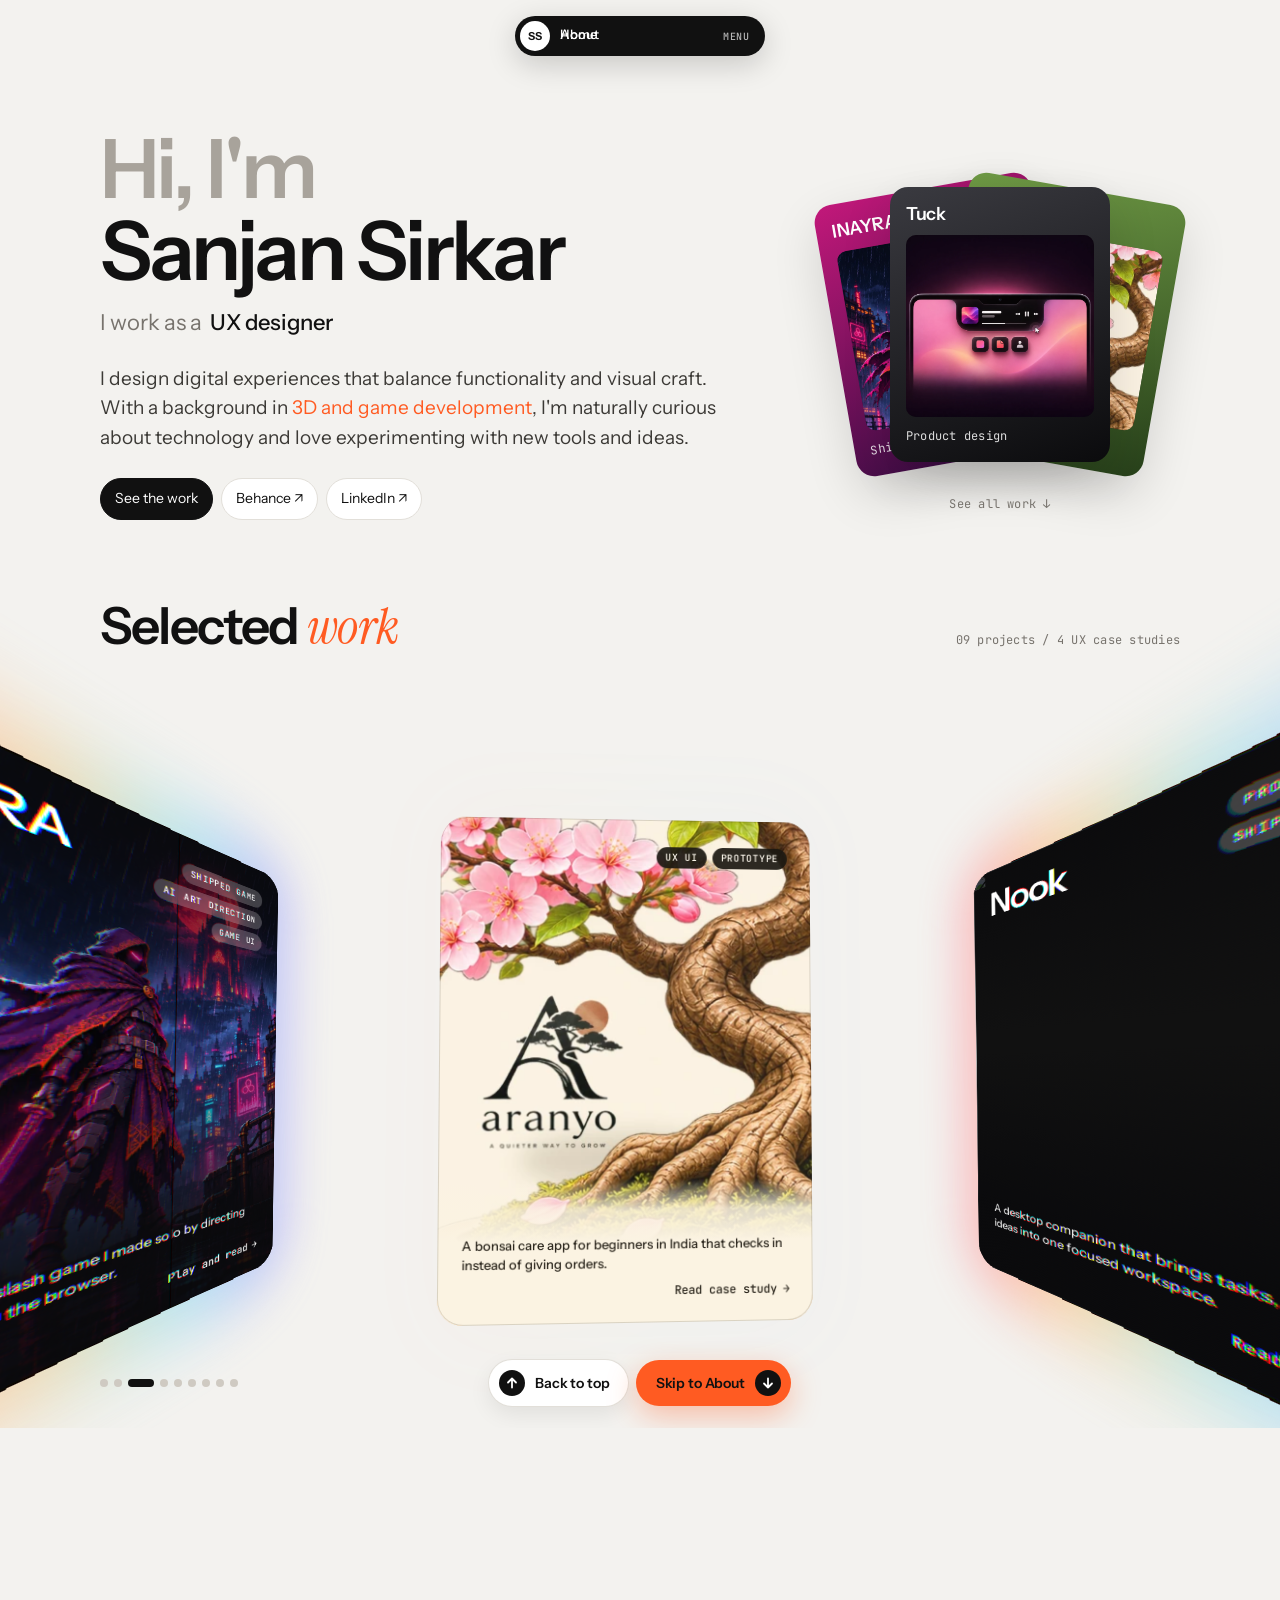
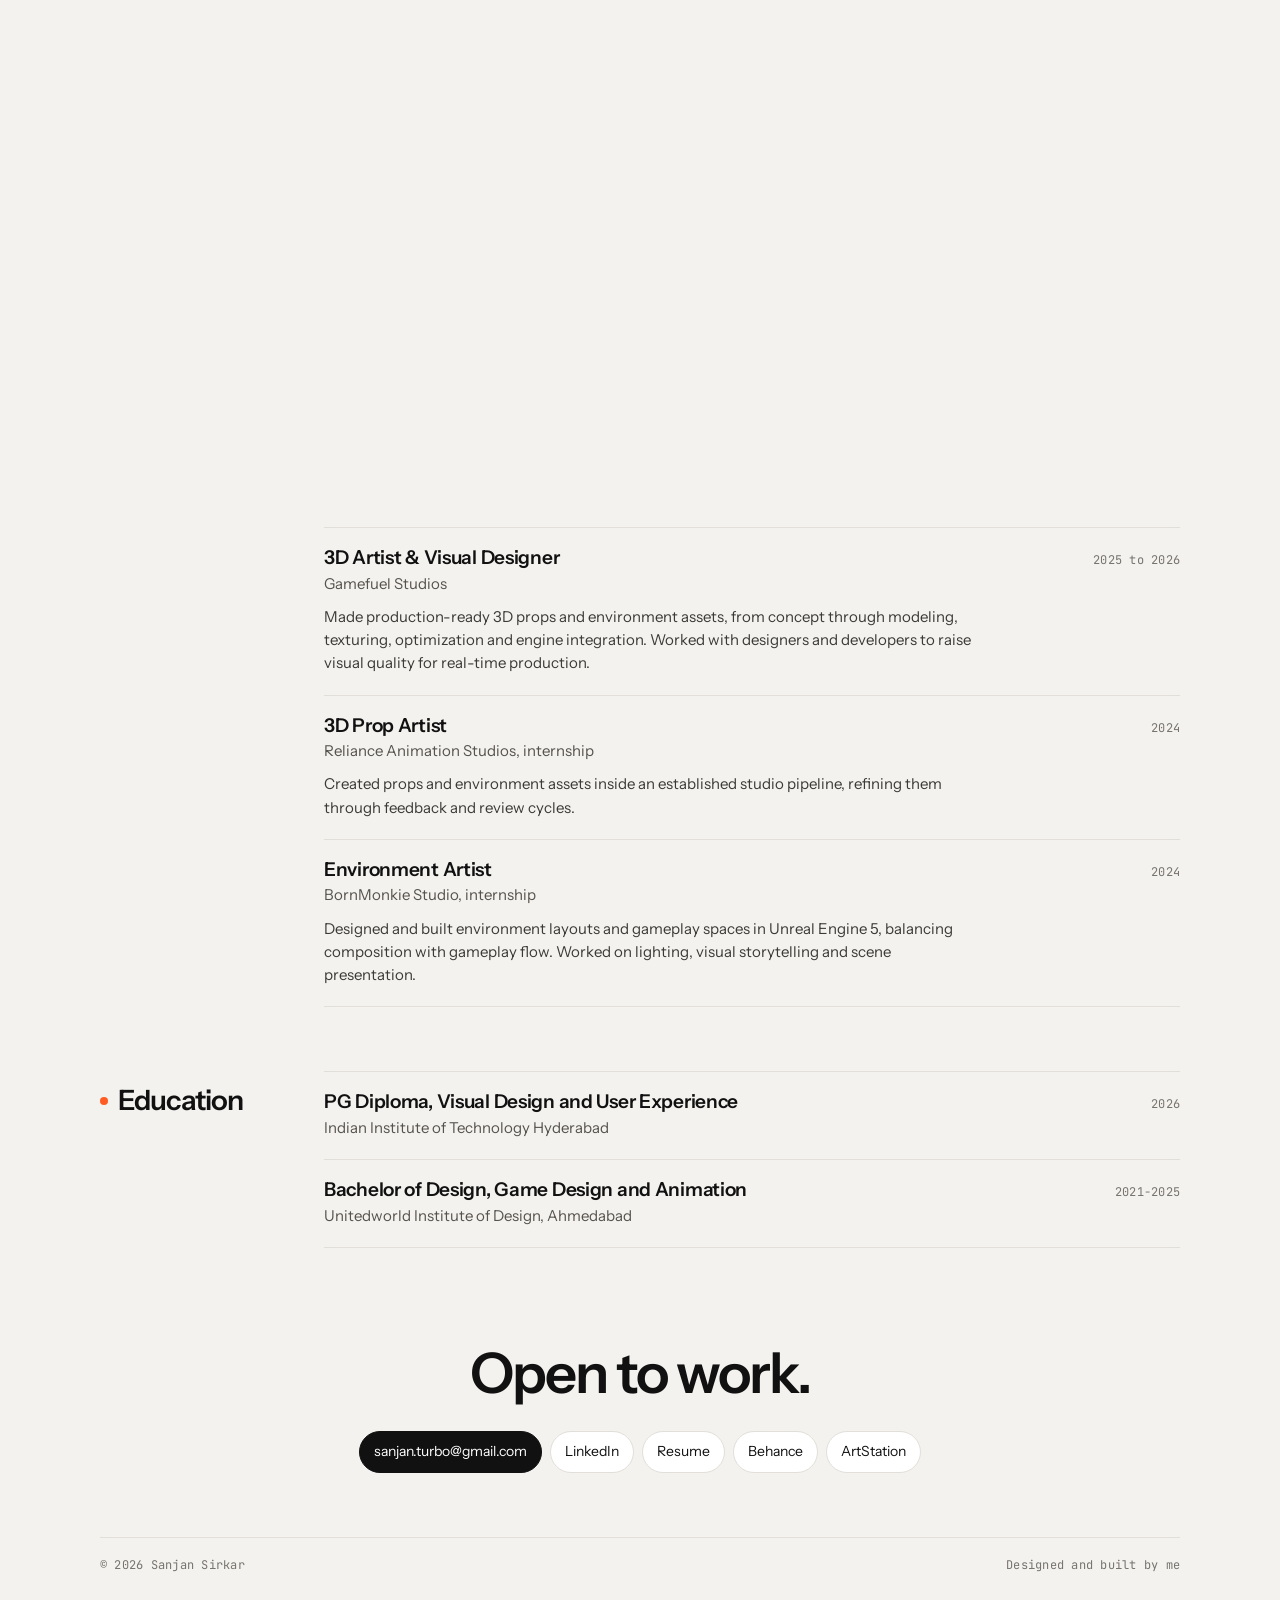
==== index.html @ 3d43eddf "Tag INAYRA as a shipped game" ====
<!doctype html>
<html lang="en">
<head>
<meta charset="utf-8">
<meta name="viewport" content="width=device-width, initial-scale=1, viewport-fit=cover">
<title>Sanjan Sirkar</title>
<meta name="description" content="Sanjan Sirkar, UX and product designer with a background in 3D art and game levels.">
<!-- link previews (LinkedIn, WhatsApp, email, X): title, line and image shown when the link is pasted -->
<meta property="og:type" content="website">
<meta property="og:url" content="https://sansirk-design.github.io/">
<meta property="og:site_name" content="Sanjan Sirkar">
<meta property="og:title" content="Sanjan Sirkar, UX and product designer">
<meta property="og:description" content="I design digital experiences that balance functionality and visual craft, with a background in 3D and game development.">
<meta property="og:image" content="https://sansirk-design.github.io/assets/share/og.jpg">
<meta property="og:image:width" content="1200">
<meta property="og:image:height" content="630">
<meta property="og:image:alt" content="Sanjan Sirkar, UX and product designer, visual designer and 3D artist, with cards for the Cue, Nook and Generative AI Adverts projects">
<meta name="twitter:card" content="summary_large_image">
<meta name="twitter:title" content="Sanjan Sirkar, UX and product designer">
<meta name="twitter:description" content="I design digital experiences that balance functionality and visual craft, with a background in 3D and game development.">
<meta name="twitter:image" content="https://sansirk-design.github.io/assets/share/og.jpg">
<link rel="canonical" href="https://sansirk-design.github.io/">
<script>
  document.documentElement.classList.add('js');
  if (matchMedia('(prefers-reduced-motion: reduce)').matches) document.documentElement.classList.add('rm');
  history.scrollRestoration = 'manual';
</script>
<link rel="preconnect" href="https://fonts.googleapis.com">
<link rel="preconnect" href="https://fonts.gstatic.com" crossorigin>
<link href="https://fonts.googleapis.com/css2?family=Instrument+Sans:wght@400;500;600;700&family=Instrument+Serif:ital@1&family=JetBrains+Mono:wght@400;500&family=DM+Sans:wght@400;600;700&family=Lora:ital,wght@0,400;0,600;1,400&family=Nunito+Sans:wght@400;600;700&family=Rajdhani:wght@500;600;700&display=swap" rel="stylesheet">
<style>
:root{
  --bg:#f3f2ef;
  --card:#ffffff;
  --ink:#111111;
  --dim:#77736d;
  --line:#e2dfd9;
  --accent:#ff5b22;
  --spring:cubic-bezier(.34,1.56,.64,1);
  --out:cubic-bezier(.22,1,.36,1);
  --inout:cubic-bezier(.76,0,.24,1);
  --col:min(1080px, calc(100vw - 40px));
}
*{box-sizing:border-box}
html,body{margin:0;background:var(--bg);color:var(--ink)}
html.lenis,html.lenis body{height:auto}
.lenis.lenis-smooth{scroll-behavior:auto!important}
body{font:400 17px/1.55 "Instrument Sans",system-ui,sans-serif;-webkit-font-smoothing:antialiased;overflow-x:clip}
a{color:inherit}
.mono{font-family:"JetBrains Mono",ui-monospace,monospace;font-size:12px;letter-spacing:.02em}
.serif{font-family:"Instrument Serif",serif;font-style:italic;font-weight:400}
.sr-only{position:absolute;width:1px;height:1px;overflow:hidden;clip:rect(0 0 0 0);white-space:nowrap}
:focus-visible{outline:2px solid var(--accent);outline-offset:3px;border-radius:6px}
.col{width:var(--col);margin:0 auto}

/* ---------- blueprint opening ---------- */
.bp{position:fixed;inset:0;z-index:50;pointer-events:none;background:var(--bg);transition:opacity .5s var(--out) .1s}
.bp.done{opacity:0}
.bp .box{position:absolute;border:1px solid #cfcac2;border-radius:10px;background:#ebe8e3;transition:all .7s var(--out)}
.bp .ml{position:absolute;font:500 10px "JetBrains Mono",monospace;color:#a9a39a}
.rm .bp{display:none}

/* ---------- nav pill ---------- */
.pill{position:fixed;top:16px;left:50%;transform:translateX(-50%);z-index:40;
  background:var(--ink);color:#fff;border-radius:999px;padding:5px;width:250px;
  box-shadow:0 8px 30px rgba(0,0,0,.18);overflow:hidden;
  transition:width .45s var(--spring),border-radius .45s var(--out),transform .5s var(--out),opacity .4s}
.js .pill.pre{transform:translate(-50%,-90px);opacity:0}
.pill .bar{display:flex;align-items:center;gap:10px;width:100%;border:0;background:none;color:inherit;font:inherit;cursor:pointer;padding:0;position:relative}
.pill .fill{position:absolute;left:-5px;top:-5px;bottom:-5px;width:calc((100% + 10px) * var(--p,0));background:rgba(255,255,255,.12);border-radius:999px;transition:width .15s linear}
.pill .mark{position:relative;flex:none;width:30px;height:30px;border-radius:50%;background:#fff;color:var(--ink);display:grid;place-items:center;font:700 11px "Instrument Sans";letter-spacing:-.02em}
.pill .label{position:relative;flex:1;min-width:0;font:500 13px "Instrument Sans";text-align:left;overflow:hidden;height:20px;display:grid}
.pill .label span{grid-area:1/1;white-space:nowrap;overflow:hidden;text-overflow:ellipsis;transition:transform .35s var(--out),opacity .35s}
.pill .label span.out{transform:translateY(-100%);opacity:0}
.pill .label span.in{transform:translateY(100%);opacity:0}
.pill .menuword{position:relative;font:500 10px "JetBrains Mono";letter-spacing:.08em;opacity:.7;padding-right:10px}
.pill nav{display:grid;gap:2px;padding:0 4px;max-height:0;opacity:0;transition:max-height .45s var(--out),opacity .3s,padding .45s}
.pill nav a{display:block;text-decoration:none;padding:9px 12px;border-radius:12px;font-size:14px;opacity:.75;transition:background .2s,opacity .2s}
.pill nav a:hover,.pill nav a.cur{background:rgba(255,255,255,.1);opacity:1}
.pill.open{width:250px;border-radius:22px}
.pill.open nav{max-height:240px;opacity:1;padding:8px 4px 4px}

/* ---------- reveal (blur-in) ---------- */
.js .rv{opacity:0;filter:blur(10px);transform:translateY(12px);transition:opacity .9s var(--out),filter .9s var(--out),transform .9s var(--out);transition-delay:var(--d,0s)}
.js .rv.on{opacity:1;filter:none;transform:none}
.rm .rv{opacity:1!important;filter:none!important;transform:none!important}

/* ---------- hero ---------- */
.hero{display:grid;grid-template-columns:minmax(0,1fr) 360px;gap:48px;align-items:center;padding:128px 0 8px}
.hero-text{display:flex;flex-direction:column}
.hello{font:600 clamp(42px,6.4vw,88px)/1 "Instrument Sans";letter-spacing:-.04em;margin:0}
.hello .hi{color:#a8a39b;display:block}
.roles{margin:14px 0 0;font-size:clamp(18px,2.2vw,22px);color:var(--dim);display:flex;gap:.35em;align-items:baseline}
.roles .swap{display:inline-grid;color:var(--ink);font-weight:500;min-width:9em}
.roles .swap span{grid-area:1/1;white-space:nowrap;transition:opacity .32s var(--out),filter .32s var(--out),transform .32s var(--out)}
.roles .swap span.hide{opacity:0;filter:blur(6px);transform:translateY(8px)}
.lede{margin:24px 0 0;font-size:clamp(17px,1.7vw,19px);color:#3c3a36;max-width:34em}
.lede a{color:var(--accent);text-decoration:none;background:linear-gradient(currentColor,currentColor) 0 100%/0 1px no-repeat;transition:background-size .35s var(--out)}
.lede a:hover{background-size:100% 1px}
.links{display:flex;flex-wrap:wrap;gap:8px;margin-top:26px}
.chip{display:inline-flex;align-items:center;gap:6px;text-decoration:none;font-size:14px;padding:9px 14px;border-radius:999px;border:1px solid var(--line);background:var(--card);transition:transform .35s var(--spring),border-color .2s}
.chip:hover{transform:translateY(-2px);border-color:#c9c4bb}
.chip.dark{background:var(--ink);color:#fff;border-color:var(--ink)}

/* hero teaser: a fanned stack of the project cards */
.stack{position:relative;height:380px;display:block;text-decoration:none}
.stack .mini{position:absolute;left:50%;top:50%;width:220px;aspect-ratio:4/5;margin:-137px 0 0 -110px;border-radius:18px;background:var(--bgc);
  color:#fff;padding:16px;display:flex;flex-direction:column;box-shadow:0 20px 50px rgba(0,0,0,.14);
  transform:translateX(var(--x)) rotate(var(--r));transition:transform .6s var(--spring)}
.stack .mini b{font:600 18px "Instrument Sans";letter-spacing:-.02em}
.stack .mini .cov{flex:1;margin:10px 0;border-radius:10px}
.stack:hover .mini{transform:translateX(calc(var(--x) * 2.3)) rotate(calc(var(--r) * 1.6)) translateY(var(--lift))}
.stack .tag{position:absolute;left:50%;bottom:0;transform:translateX(-50%);color:var(--dim);white-space:nowrap;transition:color .2s}
.stack:hover .tag{color:var(--ink)}

/* ---------- work: bending carousel ---------- */
.work{position:relative;height:calc(var(--n,4) * 42vh + 100vh)}
.stage{position:sticky;top:0;height:100svh;overflow:hidden;display:flex;flex-direction:column}
.stage-head,.stage-foot{position:relative;z-index:2;pointer-events:none;width:var(--col);margin:0 auto}
.stage-head{padding-top:72px;display:flex;justify-content:space-between;align-items:baseline;gap:16px}
.stage-head h2{margin:0;font:600 clamp(34px,4vw,54px)/1 "Instrument Sans";letter-spacing:-.035em}
.stage-head h2 .serif{color:var(--accent);letter-spacing:-.01em}
.stage-head .mono{color:var(--dim)}
.stage-foot{margin-top:auto;padding-bottom:22px;display:grid;grid-template-columns:1fr auto 1fr;align-items:center;gap:12px}
.stage-foot .dots{pointer-events:auto;justify-self:start}
.ring{position:absolute;inset:0;perspective:600px;perspective-origin:50% 57%;will-change:transform,opacity}
.cards{position:absolute;left:50%;top:57%;width:0;height:0;transform-style:preserve-3d}
.card{--w:min(380px, 76vw, calc((100svh - 300px) * 0.66));position:absolute;display:block;width:var(--w);aspect-ratio:20/27;
  left:calc(var(--w) / -2);top:calc(var(--w) * -0.675);padding:0;border:0;background:none;color:#fff;font:inherit;text-align:left;
  text-decoration:none;cursor:pointer;will-change:transform}
.card::after{content:"";position:absolute;inset:-6% -4%;z-index:-1;border-radius:48px;
  background:linear-gradient(90deg,#ff7a9c,#ffc46b,#7fe3f5,#a18cff);filter:blur(40px);opacity:var(--g,0)}
.face{position:relative;display:flex;flex-direction:column;height:100%;border-radius:26px;padding:24px;background:var(--bgc);overflow:hidden}
.face::before{content:"";position:absolute;inset:0;background:linear-gradient(160deg,rgba(255,255,255,.2),transparent 45%,rgba(0,0,0,.16));pointer-events:none}
.face .hd{position:relative;display:flex;justify-content:space-between;align-items:flex-start;gap:12px}
.face .ttl{display:block;font:600 clamp(26px,2.3vw,33px)/1.02 "Instrument Sans";letter-spacing:-.035em}
.face .caps{display:flex;flex-wrap:wrap;justify-content:flex-end;gap:6px;max-width:58%;padding-top:4px}
.face .cap{font:500 10px/1 "JetBrains Mono";letter-spacing:.07em;padding:6px 9px;border-radius:999px;background:rgba(255,255,255,.2);white-space:nowrap}
.face .desc{position:relative;display:block;margin-top:16px;font-size:15px;line-height:1.45;opacity:.88;max-width:26em}
.cov{display:block;min-height:0;overflow:hidden;background:rgba(0,0,0,.25)}
.cov img{display:block;width:100%;height:100%;object-fit:cover;object-position:50% 25%;user-select:none}
.face .cov{flex:1;margin:20px 0 16px;border-radius:14px;box-shadow:0 14px 30px rgba(0,0,0,.25)}
.face .cov img{transition:transform .9s var(--out)}
.card.center:hover .cov img{transform:scale(1.05)}
.face .meta{display:flex;justify-content:flex-end;font:500 12px "JetBrains Mono";opacity:.9}
/* Poster card: the artwork fills the card (Aranyo). The logo is in the art, so the title is for screen readers only. */
.face.art{background:#FBF3E2;color:#2B261D}
.face.art::before{display:none}
.face.art .cov{position:absolute;inset:0;z-index:0;margin:0;border-radius:0;box-shadow:none;background:none}
.face.art .cov img{object-position:50% 68%}
.face.art::after{content:"";position:absolute;left:0;right:0;bottom:0;height:28%;z-index:1;pointer-events:none;
  background:linear-gradient(to top,#FBF3E2 57%,rgba(251,243,226,.85) 79%,rgba(251,243,226,0))}
.face.art:not(.dark)::before{display:block;z-index:3;background:none;border:1px solid rgba(43,38,29,.16);border-radius:inherit}
.face.art .hd,.face.art .desc,.face.art .meta{z-index:2}
.face.art .hd{justify-content:flex-end}
.face.art .ttl{position:absolute;width:1px;height:1px;overflow:hidden;clip:rect(0 0 0 0);white-space:nowrap}
.face.art .cap{background:rgba(28,24,18,.92);color:#FFFAEF}
.face.art .desc{margin-top:auto;font-size:clamp(13px,1vw,14px);opacity:1;color:#2B261D;font-weight:500}
.face.art .meta{position:relative;margin-top:10px;opacity:1}
/* Dark poster cards: the cover fills the card, with fades behind the text at the top and bottom. */
.face.art.dark{background:#111;color:#fff}
.face.art.dark .cov img{object-position:50% 50%}
.face.art.dark::after{height:55%;background:linear-gradient(to top,rgba(10,10,12,.92) 30%,rgba(10,10,12,0))}
.face.art.dark .cov::after{content:"";position:absolute;inset:0 0 auto 0;height:42%;background:linear-gradient(to bottom,rgba(10,10,12,.8),rgba(10,10,12,0))}
.face.art.dark .hd{justify-content:space-between}
.face.art.dark .ttl{position:static;width:auto;height:auto;overflow:visible;clip:auto;white-space:normal;font-size:clamp(34px,3.2vw,46px);line-height:.98;letter-spacing:-.04em}
.face.art.dark .cap{background:rgba(255,255,255,.22);color:#fff;backdrop-filter:blur(6px)}
.face.art.dark .desc{color:rgba(255,255,255,.9)}
.face .meta i{font-style:normal;display:inline-block;margin-left:6px;transition:transform .4s var(--spring)}
.card.center:hover .meta i{transform:translateX(4px)}
.dots{display:flex;gap:6px}
.dots button{width:8px;height:8px;border-radius:99px;border:0;padding:0;background:#cfcac2;cursor:pointer;transition:width .4s var(--spring),background .3s}
.dots button.on{width:26px;background:var(--ink)}
/* the way out of the pinned carousel, both directions. "Skip to About" is the main action: accent fill
   with dark text (about 6:1 contrast). "Back to top" is quieter: white with a border.
   The pair sits on the centre line under the card, rises in once when the carousel arrives,
   and the down arrow nudges twice. */
.stage-foot .skips{pointer-events:auto;justify-self:center;display:inline-flex;align-items:center;gap:8px;
  opacity:0;transform:translateY(16px) scale(.96);transition:opacity .45s var(--out),transform .6s var(--spring)}
.stage.live .skips{opacity:1;transform:none}
.stage-foot .skip{display:inline-flex;align-items:center;gap:10px;min-height:44px;
  padding:10px 10px 10px 20px;border:0;border-radius:999px;background:var(--accent);color:#111;text-decoration:none;
  font:600 14px/1 "Instrument Sans";letter-spacing:-.01em;box-shadow:0 10px 30px rgba(255,91,34,.35);
  transition:transform .45s var(--spring),box-shadow .3s}
.stage-foot .skip.up{flex-direction:row-reverse;padding:10px 18px 10px 10px;background:#fff;box-shadow:0 0 0 1px var(--line),0 8px 22px rgba(0,0,0,.08)}
.stage-foot .skip .ar{display:grid;place-items:center;width:26px;height:26px;border-radius:50%;background:#111;color:#fff}
.stage-foot .skip .ar svg{display:block}
.stage.live .skip.down .ar{animation:nudge .7s ease-in-out .6s 2}
@keyframes nudge{50%{transform:translateY(4px)}}
.stage-foot .skip:hover{transform:translateY(-2px)}
.stage-foot .skip.down:hover{box-shadow:0 14px 34px rgba(255,91,34,.45)}
.stage-foot .skip.up:hover{box-shadow:0 0 0 1px #c9c4bb,0 12px 26px rgba(0,0,0,.1)}
.stage-foot .skip:focus-visible{outline:2px solid #111;outline-offset:3px;border-radius:999px}

/* reduced motion: plain grid */
.rm .work{height:auto}
.rm .stage{position:static;height:auto;overflow:visible;display:block}
.rm .ring{position:static;perspective:none;padding:30px 0 60px}
.rm .cards{position:static;width:var(--col);height:auto;margin:0 auto;display:grid;grid-template-columns:repeat(auto-fill,minmax(260px,1fr));gap:16px}
.rm .card{position:relative;left:auto;top:auto;width:auto;transform:none!important}
.rm .card::after{display:none}
.rm .stage-foot{display:none}

/* ---------- about ---------- */
.sec{padding:clamp(96px,7.5vw,108px) 0 8px}
.bio{display:grid;gap:16px;padding-top:12px;max-width:40em}
.bio p{margin:0;font-size:clamp(18px,2vw,21px);line-height:1.5;color:#2b2926}

/* tool logos: a strip that moves right to left */
.logos{position:relative;overflow:hidden;padding:40px 0 8px;
  -webkit-mask-image:linear-gradient(90deg,transparent,#000 8%,#000 92%,transparent);mask-image:linear-gradient(90deg,transparent,#000 8%,#000 92%,transparent)}
.logo-track{display:flex;width:max-content;animation:logos var(--dur,48s) linear infinite}
.logo-track.held{animation-play-state:paused}
@media (hover:hover){.logo-track:has(.logo:hover){animation-play-state:paused}}
@keyframes logos{to{transform:translateX(-50%)}}
.logo-set{display:flex;gap:14px;padding-right:14px}
.logo{position:relative;flex:none;width:76px;height:76px;border-radius:20px;background:var(--card);border:1px solid var(--line);
  display:grid;place-items:center;transition:transform .45s var(--spring),box-shadow .3s}
.logo svg{width:34px;height:34px;display:block}
.logo img{display:block;user-select:none}
.logo.dark{background:#141414;border-color:#141414}
.logo .cover{width:100%;height:100%;object-fit:cover;border-radius:19px}
.logo:hover{transform:translateY(-4px) rotate(-3deg);box-shadow:0 10px 24px rgba(0,0,0,.08)}
.logo .tip{position:absolute;left:50%;bottom:calc(100% + 8px);transform:translate(-50%,4px);white-space:nowrap;font:500 11px "JetBrains Mono";
  background:var(--ink);color:#fff;padding:5px 8px;border-radius:8px;opacity:0;pointer-events:none;transition:opacity .2s,transform .3s var(--out)}
.logo:hover .tip,.logo.on .tip{opacity:1;transform:translate(-50%,0)}
.logo.on{transform:translateY(-4px) rotate(-3deg);box-shadow:0 10px 24px rgba(0,0,0,.08)}
.logos{padding-top:44px}
.rm .logo-track{animation:none;flex-wrap:wrap;width:auto;justify-content:center}
.rm .logo-set[aria-hidden]{display:none}
.rm .logos{-webkit-mask-image:none;mask-image:none}

/* experience and education */
.cv{padding:48px 0 8px}
.cv-block{display:grid;grid-template-columns:200px minmax(0,1fr);gap:24px;align-items:start}
.cv-block + .cv-block{margin-top:64px}
.cv-h{margin:0;font:600 clamp(22px,2.2vw,28px)/1.1 "Instrument Sans";letter-spacing:-.03em;padding-top:14px;display:flex;align-items:center;gap:10px}
.cv-h::before{content:"";width:8px;height:8px;border-radius:50%;background:var(--accent);flex:none}
.cv-h small{display:block;font:500 11px "JetBrains Mono";color:var(--dim);margin-top:4px;letter-spacing:.04em}
.cv-list{list-style:none;margin:0;padding:0;border-top:1px solid var(--line)}
.cv-list li{padding:18px 0 20px;border-bottom:1px solid var(--line)}
.cv-top{display:flex;justify-content:space-between;align-items:baseline;gap:16px}
.cv-top b{font:600 clamp(17px,1.6vw,19px) "Instrument Sans";letter-spacing:-.015em}
.cv-top .mono{color:var(--dim);white-space:nowrap}
.cv-org{color:#56524c;margin-top:2px;font-size:15px}
.cv-list p{margin:10px 0 0;color:#3c3a36;font-size:15px;line-height:1.55;max-width:44em}

/* ---------- contact ---------- */
.contact{padding:88px 0 28px;text-align:center}
.contact h2{margin:0 auto;font:600 clamp(32px,5.4vw,56px)/1.05 "Instrument Sans";letter-spacing:-.035em;max-width:13em}
.contact .links{justify-content:center;margin-top:28px}
.foot{display:flex;justify-content:space-between;color:var(--dim);margin-top:64px;padding-top:18px;border-top:1px solid var(--line)}

.top{position:fixed;right:18px;bottom:18px;z-index:30;width:42px;height:42px;border-radius:50%;border:1px solid var(--line);background:var(--card);cursor:pointer;
  display:grid;place-items:center;opacity:0;transform:translateY(12px) scale(.9);transition:opacity .3s,transform .4s var(--spring)}
.top.show{opacity:1;transform:none}

/* ---------- card grows into the case study ---------- */
.ghost{position:fixed;z-index:59;margin:0;pointer-events:none;transform-origin:50% 50%;will-change:transform;
  transition:transform .8s var(--inout),border-radius .8s var(--inout)}
.ghost > *{transition:opacity .32s ease}
.ghost.big > *{opacity:0}
.ghost.back > *{transition:opacity .35s ease .4s}
.case{position:fixed;inset:0;z-index:60;background:var(--bg);overflow-y:auto;overscroll-behavior:contain;opacity:0;transition:opacity .3s}
.case.show{opacity:1}
.case[hidden]{display:none}
.case .cover{background:var(--bgc);color:#fff;padding:96px 0 56px}
.case .cover .col{display:grid;grid-template-columns:minmax(0,1fr) minmax(0,380px);gap:48px;align-items:center}
.case .kick{opacity:.85;margin:0 0 14px}
.case .cover h1{margin:0;font:600 clamp(44px,7vw,84px)/1 "Instrument Sans";letter-spacing:-.04em}
.case .cover p.sum{font-size:19px;max-width:30em;opacity:.9;margin:18px 0 0}
.case .cover .cov{aspect-ratio:1145/1374;border-radius:18px;box-shadow:0 30px 60px rgba(0,0,0,.3)}
.case .facts{display:grid;grid-template-columns:repeat(auto-fit,minmax(150px,1fr));gap:18px;padding:32px 0;border-bottom:1px solid var(--line)}
.case .facts b{display:block;font:500 11px "JetBrains Mono";color:var(--dim);margin-bottom:4px;letter-spacing:.04em}
.case .gsec{padding:32px 0;border-bottom:1px solid var(--line)}
.case .gsec h2{margin:0 0 12px;font:600 22px "Instrument Sans";letter-spacing:-.02em}
.case .gsec h2 .n{font:500 12px "JetBrains Mono";color:var(--dim);margin-right:10px}
.case .gsec p,.case .gsec li{color:#2b2926}
.case .ph{border:1px dashed #c9c4bb;border-radius:14px;padding:60px 20px;text-align:center;color:var(--dim)}
.case .inner{opacity:0;transform:translateY(18px);transition:opacity .5s .1s,transform .7s var(--out) .1s}
.case.show .inner{opacity:1;transform:none}
.case .x{position:fixed;top:16px;right:16px;z-index:2;width:44px;height:44px;border-radius:50%;border:0;background:rgba(0,0,0,.75);color:#fff;font-size:20px;cursor:pointer}
.case .end{padding:48px 0 80px;justify-content:center}

/* ---------- case study page (Nook is the full template) ----------
   Hierarchy: cover title (h1) > numbered section heading (h2) > subheading (h3) > body.
   Text colours are all at least 4.5:1 on their background. */
.case{--acc:#f0a640;--acc-ink:#8f4f0a;--txt:#262420;--txt2:#45413b;--muted:#5f5b54;--edge:#d6d0c6}
.cs-cover{background:var(--bgc);color:#fff;padding:104px 0 72px}
.cs-cover .col{display:flex;flex-direction:column}
.cs-cover .kick{opacity:.92;margin:0 0 16px}
.cs-cover h1{margin:0;font:600 clamp(56px,8.4vw,116px)/.92 "Instrument Sans";letter-spacing:-.05em}
.cs-cover .sum{font-size:clamp(19px,1.9vw,23px);line-height:1.4;max-width:28em;margin:20px 0 0}
.cs-tags{display:flex;flex-wrap:wrap;gap:8px;margin-top:24px}
.cs-tags span{font:500 11px/1 "JetBrains Mono";letter-spacing:.06em;padding:8px 11px;border-radius:999px;background:rgba(0,0,0,.18);color:#fff}
.cs-hero{margin:52px 0 0;border-radius:24px;background:var(--hero-bg,#1c1b19);padding:clamp(14px,2.4vw,32px);box-shadow:0 30px 70px -20px rgba(0,0,0,.45)}
.cs-hero img{display:block;width:100%;height:auto;border-radius:12px}

.cs{display:grid;grid-template-columns:168px minmax(0,1fr);gap:72px;width:min(1180px,calc(100vw - 40px));margin:0 auto}
.cs-nav{position:sticky;top:92px;align-self:start;display:grid;gap:2px;padding-top:48px}
.cs-nav a{font:500 13px "Instrument Sans";color:var(--muted);text-decoration:none;padding:7px 0 7px 14px;border-left:2px solid var(--edge);transition:color .2s,border-color .25s}
.cs-nav a:hover{color:var(--txt)}
.cs-nav a.on{color:var(--txt);font-weight:600;border-color:var(--acc)}
.cs-main{min-width:0;color:var(--txt)}
.case .cs-sec{padding:96px 0;border-bottom:0}
.cs-head{border-top:2px solid var(--txt);padding-top:22px;margin-bottom:36px}
.cs-k{font:500 12px/1 "JetBrains Mono";letter-spacing:.1em;color:var(--acc-ink);text-transform:uppercase;margin:0 0 14px}
.cs-head .cs-k{font-size:16px;letter-spacing:.08em;margin-bottom:16px}
.cs-h{margin:0;font:600 clamp(34px,3.9vw,54px)/1.04 "Instrument Sans";letter-spacing:-.04em;color:var(--txt);max-width:17em}
.cs-lead{font-size:clamp(18px,1.7vw,21px);line-height:1.5;color:var(--txt2);max-width:34em;margin:16px 0 0}
.cs-h3{margin:0 0 10px;font:600 21px/1.3 "Instrument Sans";letter-spacing:-.02em;color:var(--txt)}
.cs-sub{margin-top:64px}
.cs-p{color:var(--txt2);max-width:38em;margin:0 0 14px;font-size:17px;line-height:1.65}
.cs-p strong{color:var(--txt)}
.cs-facts{display:grid;grid-template-columns:repeat(4,minmax(0,1fr));gap:18px;padding:32px 0;border-bottom:1px solid var(--edge)}
.cs-facts b{display:block;font:500 11px/1 "JetBrains Mono";color:var(--muted);letter-spacing:.08em;margin-bottom:10px}
.cs-facts span{font-weight:600;font-size:17px}
.cs-facts.ar-facts{grid-template-columns:repeat(3,minmax(0,1fr))}
.cs-grid3{display:grid;grid-template-columns:repeat(3,minmax(0,1fr));gap:16px}
.cs-grid2{display:grid;grid-template-columns:repeat(2,minmax(0,1fr));gap:16px}
.cs-card{background:#fff;border:1px solid var(--edge);border-radius:20px;padding:24px 24px 26px;box-shadow:0 12px 28px -18px rgba(40,30,10,.25)}
.cs-card h3{margin:0 0 8px;font:600 19px/1.3 "Instrument Sans";letter-spacing:-.015em;color:var(--txt)}
.cs-card p{margin:0;color:var(--txt2);font-size:16px;line-height:1.55}
.cs-card .cs-k{margin-bottom:14px}
.cs-quote{font:400 clamp(32px,3.8vw,52px)/1.1 "Instrument Serif",serif;font-style:italic;margin:0 0 28px;letter-spacing:-.01em;max-width:15em;color:var(--txt)}
.cs-quote::before{content:"";display:block;width:44px;height:3px;background:var(--acc);margin-bottom:22px;border-radius:2px}
.cs-two{display:grid;grid-template-columns:1fr 1fr;gap:56px}
.cs-scroll{overflow-x:auto;margin-top:28px;border:1px solid var(--edge);border-radius:18px;background:#fff;box-shadow:0 12px 28px -18px rgba(40,30,10,.25)}
.cs-table{width:100%;min-width:560px;border-collapse:collapse;font-size:16px}
.cs-table th,.cs-table td{text-align:left;padding:15px 20px;border-bottom:1px solid #e7e2da;vertical-align:top;color:var(--txt2)}
.cs-table tr:last-child td{border-bottom:0}
.cs-table th{font:500 11px/1 "JetBrains Mono";letter-spacing:.08em;color:var(--muted);text-transform:uppercase;padding-top:20px}
.cs-table td:first-child{color:var(--txt);font-weight:500}
.cs-table .me{background:#fff3e1;font-weight:600;color:var(--txt)}
.cs-table th.me{color:var(--acc-ink)}
.cs-ia{display:grid;justify-items:center;padding:32px 20px 30px;border:1px dashed #bfb8ad;border-radius:20px;margin-top:28px;background:rgba(255,255,255,.5)}
.cs-ia .root{background:var(--txt);color:#fff;padding:10px 20px;border-radius:999px;font-weight:600}
.cs-ia .stem{width:1px;height:22px;background:#a9a297}
.cs-ia .kids{display:grid;grid-template-columns:repeat(3,minmax(0,1fr));gap:14px;width:min(600px,100%);position:relative;padding-top:22px}
.cs-ia .kids::before{content:"";position:absolute;top:0;left:16.6%;right:16.6%;height:1px;background:#a9a297}
.cs-ia .kid{position:relative;text-align:center;background:#fff;border:1px solid var(--edge);border-radius:14px;padding:12px 10px}
.cs-ia .kid::before{content:"";position:absolute;top:-23px;left:50%;width:1px;height:22px;background:#a9a297}
.cs-ia .kid b{display:block;font-weight:600}
.cs-ia .kid span{font-size:13px;color:var(--muted)}
.cs-dec{display:grid;gap:16px}
.cs-dec .cs-card{padding:0;overflow:hidden}
.cs-dec h3{padding:22px 24px 0;margin:0 0 18px;font-size:20px}
.cs-ba{display:grid;grid-template-columns:1fr 1fr;border-top:1px solid #e7e2da}
.cs-ba > div{padding:18px 24px 22px}
.cs-ba > div + div{border-left:1px solid #e7e2da;background:var(--tint,#fdf6ea)}
.cs-ba p{margin:0;color:var(--txt2);font-size:16px;line-height:1.55}
.lbl{display:block;font:500 11px/1 "JetBrains Mono";letter-spacing:.09em;margin-bottom:9px}
.lbl.before{color:#a33a29}.lbl.after{color:#22703f}.lbl.maybe{color:#4b46b8}
.cs-note{margin:0;padding:15px 24px;border-top:1px solid #e7e2da;font-size:15px;color:var(--txt2)}
.cs-note b{color:var(--txt)}
.case .cs-dark{background:var(--dark-bg,#1b1a18);color:#f2f0ec;border-radius:30px;padding:clamp(28px,5vw,68px);margin:24px 0}
.cs-dark .cs-head{border-top-color:#f2f0ec}
.cs-dark .cs-k{color:var(--acc)}
.cs-dark .cs-h{color:#fff}
.case .cs-dark .cs-lead,.case .cs-dark p{color:#d2cec6}
.cs-row{display:grid;grid-template-columns:1.3fr 1fr;gap:48px;align-items:center;margin-top:56px}
.cs-row.flip > .shot{order:2}
.cs-row h3{margin:0 0 12px;font:600 28px "Instrument Sans";letter-spacing:-.03em;color:#fff}
.case .cs-row p{margin:0;font-size:17px;line-height:1.6}
.shot{display:block;border-radius:14px;overflow:hidden;box-shadow:0 0 0 1px rgba(255,255,255,.08),0 24px 50px rgba(0,0,0,.45);background:#222}
.shot img{display:block;width:100%;height:auto}
.cs-figure{margin:0;border-radius:20px;overflow:hidden;border:1px solid var(--edge);background:#f1f1ea;padding:clamp(10px,2vw,24px)}
.cs-figure img{display:block;width:100%;height:auto}
.cs-type{display:grid;grid-template-columns:repeat(3,minmax(0,1fr));gap:16px;margin-top:16px}
.cs-type .cs-card b{display:block;font-size:18px;margin-bottom:4px;color:var(--txt)}
.cs-themes{display:grid;grid-template-columns:repeat(3,minmax(0,1fr));gap:36px 26px}
.cs-themes figure{margin:0}
.cs-themes img{display:block;width:100%;height:auto;border-radius:10px;box-shadow:0 0 0 1px rgba(255,255,255,.08),0 16px 34px rgba(0,0,0,.4)}
.case .cs-themes figcaption{font-size:15px;line-height:1.5;color:#c9c5bd}
.cs-themes figcaption b{display:block;color:#fff;margin:16px 0 4px;font-weight:600;font-size:17px}
.cs-evo{display:grid;grid-template-columns:repeat(3,minmax(0,1fr));gap:18px;margin-top:22px}
.cs-evo figure{margin:0;background:#f1f1ea;border:1px solid var(--edge);border-radius:20px;padding:24px 18px 20px;text-align:center;position:relative}
.cs-evo img{display:block;width:104px;height:auto;margin:0 auto}
.cs-evo figcaption{font-size:14px;line-height:1.45;color:var(--txt2);margin-top:12px}
.cs-evo figcaption b{display:block;color:var(--txt);margin-bottom:2px}
.cs-evo figure:last-child{border:2px solid var(--acc)}
.cs-evo figure:not(:last-child)::after{content:"\2192";position:absolute;right:-16px;top:50%;transform:translateY(-50%);width:26px;height:26px;border-radius:50%;display:grid;place-items:center;background:var(--txt);color:#fff;font-size:13px;z-index:1}
.case .cs-callout{margin:32px 0;padding:26px 30px;border-radius:20px;background:var(--txt);color:#fff;font:600 clamp(22px,2.4vw,30px)/1.25 "Instrument Sans";letter-spacing:-.02em;max-width:none}
.cs-callout em{font-style:normal;color:var(--acc)}
.cs-cta{display:flex;align-items:center;justify-content:space-between;gap:20px;flex-wrap:wrap;padding:30px 32px;border-radius:24px;background:#fff;border:1px solid var(--edge);margin:56px 0 0;box-shadow:0 12px 28px -18px rgba(40,30,10,.25)}
.cs-cta h3{margin:4px 0 6px;font:600 26px "Instrument Sans";letter-spacing:-.025em;color:var(--txt)}
.cs-cta p{margin:0;color:var(--txt2)}
.cs-cta .links{margin:0}
.cs-next{display:block;width:100%;border:0;cursor:pointer;text-align:left;color:#fff;background:var(--bgc);border-radius:30px;padding:clamp(28px,4vw,56px);margin:40px 0 96px;font:inherit;transition:transform .5s var(--spring),box-shadow .3s}
.cs-next:hover{transform:translateY(-4px);box-shadow:0 20px 40px rgba(0,0,0,.14)}
.cs-next .mono{opacity:.92}
.cs-next b{display:block;font:600 clamp(44px,6.4vw,84px)/1 "Instrument Sans";letter-spacing:-.045em;margin:12px 0 12px}
.cs-next .l{max-width:30em;display:block;font-size:18px}
.cs-next .go{display:inline-flex;align-items:center;gap:8px;margin-top:24px;font:600 15px "Instrument Sans";background:rgba(0,0,0,.2);padding:11px 18px;border-radius:999px}
/* Cue pieces */
.cs-pains{display:grid;gap:14px}
.cs-pains .cs-card{border-left:4px solid var(--acc);border-radius:6px 20px 20px 6px}
.cs-quotes{display:grid;grid-template-columns:repeat(3,minmax(0,1fr));gap:16px}
.cs-q{display:flex;flex-direction:column;justify-content:space-between;gap:18px;margin:0}
.cs-q blockquote{margin:0;font:400 23px/1.25 "Instrument Serif",serif;font-style:italic;color:var(--txt)}
.cs-q figcaption{font-size:14px;color:var(--muted)}
.cs-q figcaption b{color:var(--txt);font-weight:600}
.cs-persona{display:grid;grid-template-columns:1.1fr 1fr;gap:20px;align-items:stretch}
.cs-who{display:flex;align-items:center;gap:16px;margin-bottom:18px}
.cs-avatar{width:60px;height:60px;border-radius:50%;display:grid;place-items:center;background:var(--txt);color:#fff;font:600 19px "Instrument Sans";flex:none}
.cs-who b{display:block;font:600 22px/1.2 "Instrument Sans";letter-spacing:-.02em;color:var(--txt)}
.cs-who span{color:var(--muted);font-size:15px}
.cs-who .cs-avatar{color:#fff;font-size:19px}
.cs-persona .cs-quote-s{margin:18px 0 0;padding-left:16px;border-left:3px solid var(--acc);font:400 22px/1.3 "Instrument Serif",serif;font-style:italic;color:var(--txt)}
.cs-lists{display:grid;grid-template-columns:1fr 1fr;gap:16px}
.cs-lists ul{margin:0;padding-left:18px;color:var(--txt2);font-size:16px;line-height:1.5}
.cs-lists li + li{margin-top:8px}
.cs-lists .cs-k.warn{color:#a24f00}
.cs-frame{margin:0;border-radius:20px;overflow:hidden;background:var(--fb,#111c31);padding:clamp(12px,2.6vw,32px)}
.cs-frame img{display:block;width:100%;height:auto}
.case .cs-frame figcaption{color:#c9c5bd;font-size:14px;margin-top:14px}
.cs-screens{display:grid;grid-template-columns:repeat(3,minmax(0,1fr));gap:34px 26px;margin-top:8px}
.cs-screens figure{margin:0;text-align:center}
.cs-screens img{display:block;width:min(100%,250px);height:auto;margin:0 auto;border-radius:22px;box-shadow:0 0 0 1px rgba(255,255,255,.1),0 20px 44px rgba(0,0,0,.45)}
.case .cs-screens figcaption{margin-top:14px;font-size:15px;color:#d2cec6}
.cs-screens figcaption b{display:block;color:#fff;font-weight:600;margin-bottom:2px}
.cs-swatches{display:grid;grid-template-columns:repeat(4,minmax(0,1fr));gap:14px}
.cs-sw{background:#fff;border:1px solid var(--edge);border-radius:18px;padding:12px;box-shadow:0 12px 28px -18px rgba(40,30,10,.25)}
.cs-sw i{display:block;height:74px;border-radius:12px;background:var(--c);box-shadow:inset 0 0 0 1px rgba(0,0,0,.08)}
.cs-sw b{display:block;margin:12px 4px 2px;font-weight:600;color:var(--txt)}
.cs-sw span{margin:0 4px;font:500 12px "JetBrains Mono";color:var(--muted)}
.cs-type-dm{font-family:"DM Sans",system-ui,sans-serif;color:#0f172a;display:grid;gap:14px;padding:28px;margin-top:16px;background:#fff;border:1px solid var(--edge);border-radius:20px}
.cs-type-dm .t1{font-weight:700;font-size:clamp(26px,3vw,36px);letter-spacing:-.01em}
.cs-type-dm .t2{font-weight:600;font-size:22px}
.cs-type-dm .t3{font-weight:400;font-size:18px;color:#334155}
.cs-type-dm .t4{font-weight:600;font-size:13px;letter-spacing:.08em;text-transform:uppercase;color:#475569}
.cs-type-dm small{font:500 11px "JetBrains Mono";color:var(--muted);letter-spacing:.04em;margin-left:10px;text-transform:none}
/* gallery page (AI Adverts): dark, one panel per brand, like the Behance layout */
.ad-page{background:#1d1d1e;color:#ece9e4;--acc:#b99cff;--acc-ink:#b99cff}
.ad-page .cs-k{color:var(--acc)}
.ad-page .cs-head{border-top-color:#ece9e4}
.ad-page .cs-h{color:#fff}
.case .ad-page .cs-lead,.case .ad-page p{color:#cfcbc4}
.ad-page .cs-nav a{color:#a19d96;border-left-color:#3a393e}
.ad-page .cs-nav a:hover,.ad-page .cs-nav a.on{color:#fff}
.ad-page .cs-nav a.on{border-left-color:var(--acc)}
.ad-wall{margin-top:48px;display:grid;grid-template-columns:repeat(7,minmax(0,1fr));gap:12px;background:#1d1d1e;border-radius:24px;padding:clamp(12px,2vw,24px);box-shadow:0 30px 70px -20px rgba(0,0,0,.45)}
.ad-wall .adp{border-radius:6px;overflow:hidden}
.adp{display:block;width:100%;height:auto;background-repeat:no-repeat}
img.adp{height:auto}
.ad-facts{display:grid;margin-top:8px;border-top:1px solid #3a393e}
.ad-facts div{display:grid;grid-template-columns:160px 1fr;gap:20px;padding:16px 0;border-bottom:1px solid #3a393e}
.ad-facts b{font:500 11px/1.6 "JetBrains Mono";letter-spacing:.08em;color:#a19d96}
.ad-facts span{color:#ece9e4}
.ad-note{margin:28px 0 0;padding:18px 22px;border-radius:16px;background:#2b2a2f;color:#ece9e4!important;font-size:15px;line-height:1.55}
.ad-note b{color:#fff}
.case .ad-brand{background:var(--abg);border-radius:30px;padding:clamp(20px,4vw,56px);margin:24px 0;border:1px solid rgba(255,255,255,.06)}
.ad-brand > .cs-k{margin-bottom:26px}
.ad-top{display:grid;grid-template-columns:1fr 1fr;gap:clamp(20px,4vw,48px);align-items:start}
.ad-brand figure{margin:0}
.ad-brand figcaption{margin-top:12px;font:500 11px/1.4 "JetBrains Mono";letter-spacing:.09em;text-transform:uppercase;color:#a19d96;text-align:center}
.ad-feed .adp,.ad-formats .adp,.ad-banner .adp{border-radius:8px;box-shadow:0 18px 40px rgba(0,0,0,.4)}
.ad-formats{display:grid;grid-template-columns:repeat(2,minmax(0,1fr));gap:clamp(18px,4vw,48px);margin-top:44px;padding-top:44px;border-top:1px solid rgba(255,255,255,.1)}
.ad-formats figure{width:min(100%,330px);margin:0 auto}
.ad-formats.one{grid-template-columns:1fr}
.ad-banner{margin-top:44px}
.ad-close{padding:96px 0 0}
.ad-close .cs-h{font-size:clamp(40px,5vw,68px);max-width:12em}
/* posters gallery */
.pw-wall{width:min(1320px,calc(100vw - 40px));position:relative;left:50%;transform:translateX(-50%);margin-top:52px;display:grid;grid-template-columns:repeat(5,minmax(0,1fr));gap:14px;background:#1d1d1e;border-radius:24px;padding:clamp(12px,2vw,24px);box-shadow:0 30px 70px -20px rgba(0,0,0,.45)}
.pw-wall img{display:block;width:100%;height:100%;object-fit:cover;aspect-ratio:4/5;border-radius:6px}
.pw-meta{display:flex;flex-wrap:wrap;gap:8px;margin:20px 0 0}
.pw-meta span{font:500 11px/1 "JetBrains Mono";letter-spacing:.07em;padding:8px 11px;border-radius:999px;background:#2b2a2f;color:#ece9e4}
.pw-info{display:flex;flex-direction:column;gap:0;padding-top:4px}
.pw-name{margin:0;font:600 clamp(32px,3.6vw,48px)/1.02 "Instrument Sans";letter-spacing:-.04em;color:#fff}
.pw-quote{margin:16px 0 0;font:400 clamp(21px,2vw,26px)/1.3 "Instrument Serif",serif;font-style:italic;color:#f2efe9!important;max-width:20em}
.pw-label{margin:30px 0 12px;font:500 11px/1 "JetBrains Mono";letter-spacing:.1em;text-transform:uppercase;color:rgba(255,255,255,.62)!important}
.pw-sw{display:grid;grid-template-columns:repeat(5,minmax(0,1fr));gap:10px}
.pw-sw div{display:flex;flex-direction:column;gap:7px}
.pw-sw i{display:block;aspect-ratio:1;border-radius:50%;background:var(--c);box-shadow:inset 0 0 0 1px rgba(255,255,255,.18)}
.pw-sw b{font:600 12px/1.2 "Instrument Sans";color:#fff}
.pw-sw span{font:500 10px/1 "JetBrains Mono";color:rgba(255,255,255,.7)}
.pw-type{margin:0;display:grid;gap:10px}
.pw-type div{display:grid;grid-template-columns:92px 1fr;gap:12px}
.pw-type dt{font:500 11px/1.5 "JetBrains Mono";letter-spacing:.06em;text-transform:uppercase;color:rgba(255,255,255,.62)}
.pw-type dd{margin:0;color:#f2efe9;font-size:15px;line-height:1.5}
.pw-details{margin:0;padding-left:18px;color:#f2efe9;font-size:15px;line-height:1.5}
.pw-details li + li{margin-top:6px}
.pw-brand .ad-top{grid-template-columns:1fr 1.05fr}
.pw-brand figure img{display:block;width:100%;height:auto;border-radius:8px;box-shadow:0 22px 50px rgba(0,0,0,.45)}
.pw-grid{display:grid;grid-template-columns:repeat(3,minmax(0,1fr));gap:clamp(16px,2.4vw,28px)}
.pw-grid.two{grid-template-columns:repeat(2,minmax(0,1fr))}
.pw-grid figure{margin:0}
.pw-grid img{display:block;width:100%;height:auto;border-radius:10px;box-shadow:0 0 0 1px rgba(255,255,255,.06),0 22px 50px rgba(0,0,0,.45)}
.pw-grid figcaption{margin-top:14px;color:#fff;font-weight:600;font-size:16px}
.pw-grid figcaption span{display:block;margin-top:3px;font:500 11px/1.4 "JetBrains Mono";letter-spacing:.07em;text-transform:uppercase;color:#a19d96}
/* 3D Worlds gallery: dark, one panel per scene, process slides under each render */
.wd-page{background:#0f1015}
.wd-wall{width:min(1320px,calc(100vw - 40px));position:relative;left:50%;transform:translateX(-50%);margin-top:52px;display:grid;grid-template-columns:repeat(8,minmax(0,1fr));gap:10px;background:#0f1015;border-radius:24px;padding:clamp(12px,2vw,22px);box-shadow:0 30px 70px -20px rgba(0,0,0,.5)}
.wd-wall a{position:relative;display:block;border-radius:6px;overflow:hidden;outline-offset:3px}
.wd-wall img{display:block;width:100%;height:auto;aspect-ratio:4/5;object-fit:cover;transition:transform .5s var(--out),filter .3s}
.wd-wall span{position:absolute;inset:auto 0 0;padding:16px 8px 7px;font:500 10px/1.2 "JetBrains Mono";letter-spacing:.05em;color:#fff;background:linear-gradient(transparent,rgba(0,0,0,.8));opacity:0;transition:opacity .25s}
.wd-wall a:hover img,.wd-wall a:focus-visible img{transform:scale(1.05)}
.wd-wall a:hover span,.wd-wall a:focus-visible span{opacity:1}
.wd-flow{list-style:none;margin:40px 0 0;padding:0;display:grid;grid-template-columns:repeat(3,minmax(0,1fr));gap:14px}
.wd-flow li{background:#17181f;border:1px solid rgba(255,255,255,.07);border-radius:18px;padding:20px 20px 22px}
.wd-flow b{display:block;font:500 11px/1 "JetBrains Mono";letter-spacing:.1em;color:var(--acc);margin-bottom:14px}
.wd-flow h3{margin:0 0 6px;font:600 19px/1.2 "Instrument Sans";letter-spacing:-.02em;color:#fff}
.case .wd-flow p{margin:0;font-size:15px;line-height:1.5;color:#c4c0b9}
.case .wd-world{background:#17181f;border:1px solid rgba(255,255,255,.07);border-radius:30px;padding:clamp(20px,4vw,52px);margin:24px 0}
.wd-top{display:grid;grid-template-columns:1.05fr 1fr;gap:clamp(22px,4vw,48px);align-items:start}
.wd-top.wide{grid-template-columns:1fr}
.wd-zoom{display:block;width:100%;padding:0;border:0;background:none;cursor:zoom-in;border-radius:10px}
.wd-zoom img{display:block;width:100%;height:auto;border-radius:10px;transition:filter .3s}
.wd-zoom:hover img{filter:brightness(1.08)}
.wd-zoom:focus-visible,.wd-wall a:focus-visible{outline:2px solid var(--acc)}
.wd-hero img{box-shadow:0 26px 60px rgba(0,0,0,.55)}
.wd-info .cs-k{margin-bottom:18px}
.case .wd-info .wd-p{margin:16px 0 0;font-size:16px;line-height:1.6;color:#d6d2cb}
.wd-meta{margin:28px 0 0;border-top:1px solid rgba(255,255,255,.1)}
.wd-meta div{display:grid;grid-template-columns:76px 1fr;gap:14px;padding:12px 0;border-bottom:1px solid rgba(255,255,255,.1)}
.wd-meta dt{font:500 11px/1.6 "JetBrains Mono";letter-spacing:.08em;text-transform:uppercase;color:#a19d96}
.wd-meta dd{margin:0;font-size:14px;line-height:1.5;color:#ece9e4}
.wd-links{display:flex;flex-wrap:wrap;gap:8px;margin-top:22px}
.wd-links a{display:inline-flex;align-items:center;min-height:40px;padding:0 15px;border-radius:999px;font-size:14px;text-decoration:none;color:#fff;border:1px solid rgba(255,255,255,.22);transition:background .2s,border-color .2s}
.wd-links a:hover{background:rgba(255,255,255,.08);border-color:rgba(255,255,255,.4)}
.wd-world > .pw-label{margin:48px 0 18px;padding-top:30px;border-top:1px solid rgba(255,255,255,.1)}
.wd-steps{display:grid;grid-template-columns:repeat(2,minmax(0,1fr));gap:28px 22px;align-items:start}
.wd-steps figure{margin:0}
.wd-steps .wd-zoom,.wd-steps .wd-zoom img{border-radius:8px;background:#000}
.wd-steps figcaption{margin-top:12px;font-size:15px;line-height:1.45;color:#ece9e4}
.wd-steps figcaption b{font:500 11px "JetBrains Mono";letter-spacing:.08em;color:var(--acc);margin-right:8px}
.wd-steps figcaption span{display:block;margin-top:6px;font-size:14px;line-height:1.55;color:#b9b5ae}
.wd-early{columns:3 240px;column-gap:22px;margin-top:8px}
.wd-early figure{break-inside:avoid;margin:0 0 30px}
.wd-early figcaption{margin-top:14px}
.wd-early h3{margin:0;font:600 20px/1.2 "Instrument Sans";letter-spacing:-.02em;color:#fff}
.wd-early .wd-d{margin:6px 0 0;font:500 11px/1.4 "JetBrains Mono";letter-spacing:.07em;text-transform:uppercase;color:#a19d96!important}
.case .wd-early .wd-q{margin:10px 0 0;font:italic 400 19px/1.3 "Instrument Serif",serif;color:#f2efe9}
.case .wd-early .wd-p{margin:8px 0 0;font-size:15px;line-height:1.55;color:#c4c0b9}
.wd-early a{font-size:14px;color:#fff;text-underline-offset:3px}
.lb{position:fixed;inset:0;z-index:6;display:grid;grid-template-columns:56px minmax(0,1fr) 56px;align-items:center;gap:8px;padding:64px 16px 28px;background:rgba(6,7,10,.95)}
.lb[hidden]{display:none}
.lb figure{margin:0;display:flex;flex-direction:column;align-items:center;min-width:0}
.lb img{display:block;max-width:100%;max-height:calc(100vh - 150px);max-height:calc(100svh - 150px);width:auto;height:auto;border-radius:6px}
.lb figcaption{margin-top:14px;font:500 12px/1.4 "JetBrains Mono";letter-spacing:.06em;color:#cfcbc4;text-align:center}
.lb button{width:44px;height:44px;border-radius:50%;border:1px solid rgba(255,255,255,.25);background:rgba(255,255,255,.08);color:#fff;font-size:22px;line-height:1;cursor:pointer}
.lb button:hover{background:rgba(255,255,255,.18)}
.lb button:focus-visible{outline:2px solid var(--acc);outline-offset:2px}
.lb .lb-x{position:absolute;top:14px;right:16px}
.cs-rv{opacity:0;transform:translateY(20px);transition:opacity .6s var(--out),transform .8s var(--out)}
.cs-rv.on{opacity:1;transform:none}
.rm .cs-rv{opacity:1;transform:none}
@media (max-width:1100px){
  .cs{grid-template-columns:1fr;gap:0}
  .cs-nav{display:none}
}
@media (max-width:760px){
  .cs-grid3,.cs-grid2,.cs-two,.cs-ba,.cs-row,.cs-evo,.cs-type,.cs-quotes,.cs-persona,.cs-lists{grid-template-columns:1fr}
  .cs-screens{grid-template-columns:1fr 1fr;gap:26px 14px}
  .ad-wall{grid-template-columns:repeat(4,minmax(0,1fr));gap:8px}
  .ad-top{grid-template-columns:1fr}
  .pw-wall{grid-template-columns:repeat(3,minmax(0,1fr));gap:8px}
  .wd-wall{grid-template-columns:repeat(4,minmax(0,1fr));gap:6px}
  .wd-top,.wd-steps,.wd-flow{grid-template-columns:1fr}
  .wd-steps{gap:24px}
  .lb{grid-template-columns:1fr 1fr;padding:64px 12px 20px;align-content:center}
  .lb figure{grid-column:1/-1;grid-row:1}
  .lb .lb-prev,.lb .lb-next{grid-row:2;margin-top:14px}
  .lb .lb-prev{justify-self:end}
  .lb img{max-height:calc(100svh - 220px)}
  .pw-brand .ad-top{grid-template-columns:1fr}
  .pw-brand .ad-top figure{order:-1}
  .pw-sw{gap:6px}
  .pw-grid,.pw-grid.two{grid-template-columns:1fr}
  .ad-formats{gap:14px}
  .ad-facts div{grid-template-columns:1fr;gap:4px}
  .cs-swatches{grid-template-columns:1fr 1fr}
  .cs-two{gap:28px}
  .cs-row.flip > .shot{order:0}
  .cs-row{gap:22px;margin-top:36px}
  .cs-ba > div + div{border-left:0;border-top:1px solid var(--line)}
  .cs-facts,.cs-facts.ar-facts{grid-template-columns:1fr 1fr}
  .cs-themes{grid-template-columns:1fr 1fr;gap:20px 14px}
  .cs-hero{margin-top:36px}
  .cs-cover{padding:96px 0 48px}
  .case .cs-sec{padding:64px 0}
  .case .cs-dark{border-radius:22px;margin:16px 0}
  .cs-head{margin-bottom:28px}
  .cs-sub{margin-top:48px}
  .cs-row h3{font-size:24px}
  .cs-evo figure:not(:last-child)::after{content:"\2193";right:auto;left:50%;top:auto;bottom:-17px;transform:translateX(-50%)}
}

@media (max-width:900px){
  .hero{grid-template-columns:1fr;padding-bottom:0}
  .stack{display:none}
  .bio{grid-template-columns:1fr;gap:14px}
  .cv-block{grid-template-columns:1fr;gap:4px}
  .cv-h{padding-top:0;margin-bottom:10px}
  .case .cover .col{grid-template-columns:1fr;gap:28px}
  .case .cover .cov{width:min(340px,100%)}
}
@media (max-width:640px){
  body{font-size:16px}
  .hero{padding-top:96px}
  .roles{flex-wrap:wrap}
  .stage-head{padding-top:76px;flex-direction:column;align-items:flex-start;gap:8px}
  .stage-foot{grid-template-columns:auto 1fr}
  .stage-foot .skips{justify-self:end}
  .stage-foot .skip.up{padding:9px;gap:0}
  .stage-foot .skip.up .lbl-t{position:absolute;width:1px;height:1px;overflow:hidden;clip:rect(0 0 0 0);white-space:nowrap}
  .face{padding:20px;border-radius:22px}
  .face .desc{font-size:14px;margin-top:12px}
  .face .cov{margin:14px 0 12px}
  .cv-top{flex-direction:column;gap:2px}
  .logo{width:64px;height:64px;border-radius:17px}
  .logo svg{width:28px;height:28px}
  .foot{flex-direction:column;gap:6px;align-items:center}
}
/* ---- Aranyo case study ---- */
.ar-sub{font-size:13px;font-weight:400;color:var(--muted)}
.ar-list{margin:0;padding:0;list-style:none;display:grid;gap:10px}
.ar-list li{position:relative;padding-left:22px;font-size:17px;color:var(--txt2)}
.ar-list li::before{content:"";position:absolute;left:0;top:.55em;width:9px;height:9px;border-radius:50%;background:var(--acc)}
.ar-flows{display:grid;gap:14px;margin-top:20px}
.ar-flow{background:#fff;border:1px solid var(--edge);border-radius:20px;padding:22px 24px 24px;box-shadow:0 10px 30px -22px rgba(0,0,0,.25)}
.ar-flow-hd{display:flex;align-items:baseline;justify-content:space-between;gap:12px;margin-bottom:16px}
.ar-flow-hd .cs-h3{margin:0}
.ar-flow-hd span{font:500 11px/1 "JetBrains Mono";letter-spacing:.08em;text-transform:uppercase;color:var(--muted)}
.ar-chain{list-style:none;margin:0;padding:0;display:flex;align-items:stretch;gap:36px}
.ar-chain li{position:relative;flex:1 1 0;min-width:0;display:grid;place-items:center;text-align:center;padding:14px 10px;border-radius:14px;
  background:var(--tint);border:1px solid #d6e0c0;font-size:15px;font-weight:600;line-height:1.3;color:var(--txt)}
.ar-chain li:first-child{background:#fff;border:1.5px solid var(--acc-ink)}
.ar-chain li:last-child{background:var(--acc-ink);border-color:var(--acc-ink);color:#fff}
.ar-chain li:not(:last-child)::after{content:"";position:absolute;top:50%;right:-31px;width:26px;height:12px;transform:translateY(-50%);
  background:no-repeat center/contain url("data:image/svg+xml,%3Csvg xmlns='http://www.w3.org/2000/svg' viewBox='0 0 26 12'%3E%3Cpath d='M0 6h23M18 1l5 5-5 5' fill='none' stroke='%2344622f' stroke-width='1.8' stroke-linecap='round' stroke-linejoin='round'/%3E%3C/svg%3E")}
@media (max-width:700px){
  .ar-chain{flex-direction:column;gap:30px}
  .ar-chain li{padding:12px 14px}
  .ar-chain li:not(:last-child)::after{top:auto;right:auto;left:50%;bottom:-26px;transform:translateX(-50%) rotate(90deg)}
}
.ar-wf{display:grid;grid-template-columns:repeat(4,minmax(0,1fr));gap:22px 18px;background:#E4DCCB;border-radius:24px;padding:clamp(16px,2.4vw,32px)}
.ar-wf figure,.ar-pair figure{margin:0}
.ar-wf img,.ar-pair img{display:block;width:100%;height:auto;border-radius:14px;border:1px solid var(--edge);background:#fff}
.ar-wf img{border-color:rgba(43,38,29,.14);box-shadow:0 10px 24px -14px rgba(43,38,29,.45)}
.ar-wf figcaption{color:#45413b}
.ar-wf figcaption,.ar-pair figcaption{margin-top:10px;font-size:14px;color:var(--muted);text-align:center}
.ar-pair{display:grid;grid-template-columns:1fr auto 1fr;align-items:center;gap:18px;max-width:760px;margin:18px auto 0}
.ar-arrow{color:var(--acc-ink);display:grid;place-items:center}
.ar-h3{color:#fff;margin:48px 0 22px}
.cs-dark .ar-h3:first-of-type{margin-top:36px}
.ar-strip{display:grid;grid-template-columns:repeat(5,minmax(0,1fr));gap:20px 14px}
.ar-strip figure,.cs-screens figure{margin:0;text-align:center}
.ar-strip img{display:block;width:100%;height:auto;border-radius:18px;box-shadow:0 0 0 1px rgba(255,255,255,.1),0 16px 36px rgba(0,0,0,.45)}
.case .ar-strip figcaption{margin-top:12px;font-size:14px;line-height:1.4;color:#d2cec6}
.ar-strip figcaption b,.ar-note figcaption b{display:block;color:#fff;font-weight:600;margin-bottom:2px;font-size:15px}
.ar-tall .ar-scroll{width:min(100%,250px);max-height:548px;overflow-y:auto;margin:0 auto;border-radius:22px;box-shadow:0 0 0 1px rgba(255,255,255,.1),0 20px 44px rgba(0,0,0,.45);overscroll-behavior:contain;scrollbar-width:thin}
.ar-tall .ar-scroll img{width:100%;height:auto;border-radius:0;box-shadow:none;display:block}
.ar-tall .ar-scroll:focus-visible{outline:2px solid var(--acc);outline-offset:3px}
.ar-note{margin:44px auto 0;max-width:420px;text-align:center}
.ar-note img{display:block;width:100%;height:auto;border-radius:18px}
.case .ar-note figcaption{margin-top:12px;font-size:14px;color:#d2cec6}
.ar-sw{grid-template-columns:repeat(4,minmax(0,1fr))}
.ar-use{display:block;margin:6px 4px 0;font:400 13px/1.35 "Instrument Sans";color:var(--muted);font-style:normal}
.ar-type{display:grid;grid-template-columns:1fr 1fr;gap:0;margin-top:16px;background:#FFFAEF;border:1px solid #E3D5B8;border-radius:20px;overflow:hidden;color:#2B261D}
.ar-type>div{padding:28px}
.ar-type>div+div{border-left:1px solid #E3D5B8;font-family:"Nunito Sans",system-ui,sans-serif}
.ar-lbl{display:block;font:500 11px/1.3 "JetBrains Mono";letter-spacing:.06em;color:#6b6350;text-transform:uppercase;margin-bottom:14px}
.ar-type p{margin:0}
.ar-type .t1{font:600 clamp(26px,3vw,34px)/1.15 Lora,serif;color:#2B261D}
.ar-type .t2{font:italic 400 19px Lora,serif;color:#687A51;margin-top:8px}
.ar-type .t3{font:700 20px "Nunito Sans",sans-serif;color:#2B261D}
.ar-type .t4{font:600 14px "Nunito Sans",sans-serif;color:#A24B25;margin-top:8px}
.ar-ui{margin-top:16px;background:#FBF3E2;border:1px solid #E3D5B8;border-radius:20px;padding:10px 28px;font-family:"Nunito Sans",system-ui,sans-serif;color:#2B261D}
.ar-ui-row{display:flex;align-items:center;flex-wrap:wrap;gap:12px;padding:18px 0;border-bottom:1px solid #E3D5B8}
.ar-ui-row:last-child{border-bottom:0}
.ar-ui .ar-lbl{margin:0;width:130px;flex:none}
.ar-btn{display:inline-flex;align-items:center;justify-content:center;height:48px;padding:0 26px;border-radius:999px;font-weight:700;font-size:16px}
.ar-btn.p{background:#44622F;color:#FBF3E2}.ar-btn.o{border:1.5px solid #44622F;color:#44622F;background:#FFFAEF}
.ar-chip{display:inline-flex;align-items:center;height:32px;padding:0 16px;border-radius:999px;border:1px solid #E3D5B8;background:#FFFAEF;font-weight:700;font-size:13px}
.ar-chip.on{background:#E8EBCF;border-color:#a9b98a;color:#44622F}
.ar-tag{display:inline-flex;align-items:center;height:22px;padding:0 10px;border-radius:999px;background:#F3E8D0;border:1px solid #E3D5B8;font-weight:700;font-size:11px;color:#5a4f37}
.ar-card{display:flex;align-items:center;gap:14px;width:min(100%,340px);padding:12px 16px 12px 12px;border:1px solid #E3D5B8;border-radius:10px;background:#FFFAEF}
.ar-card i{width:54px;height:54px;border-radius:6px;background:#D9CDB4}
.ar-card span{flex:1;display:grid;gap:2px}.ar-card b{font:600 18px Lora,serif}.ar-card em{font:italic 400 14px Lora,serif;color:#687A51}.ar-card s{color:#6B9A3E;text-decoration:none;display:grid}
.ar-sw-demo{position:relative;width:34px;height:19px;border-radius:10px;background:#44622F}
.ar-sw-demo i{position:absolute;left:17px;top:2px;width:15px;height:15px;border-radius:50%;background:#FFFAEF}
.ar-time{display:inline-flex;align-items:center;justify-content:center;height:28px;width:81px;border-radius:4px;background:#F3E8D0;font-weight:600;font-size:14px}
.ar-tabs{display:flex;width:min(100%,360px);background:#FFFAEF;border-radius:14px;padding:10px 6px;color:#687A51}
.ar-tabs b{flex:1;display:grid;justify-items:center;gap:3px;font-size:12px;font-weight:700}
.ar-tabs b.on svg{background:#E8EBCF;border-radius:999px;padding:5px 15px;width:58px;height:32px;box-sizing:border-box}
.ar-logo{margin:24px 0 0;display:grid;justify-items:center;gap:14px;background:#FBF3E2;border:1px solid #E3D5B8;border-radius:24px;padding:28px 20px 22px}
.ar-logo img{display:block;width:min(100%,380px);height:auto}
.ar-play{display:inline-flex;align-items:center;gap:10px;margin-top:6px;padding:14px 30px 14px 24px;border:0;border-radius:999px;background:#44622F;color:#FFFAEF;
  font:600 17px/1 "Instrument Sans";letter-spacing:-.01em;cursor:pointer;box-shadow:0 10px 24px -8px rgba(68,98,47,.55);transition:background .2s,transform .2s var(--out),box-shadow .2s}
.ar-play:hover{background:#365026;transform:translateY(-2px);box-shadow:0 14px 28px -8px rgba(68,98,47,.6)}
.ar-play:active{transform:translateY(0)}
.ar-play:focus-visible{outline:3px solid #8fb35f;outline-offset:3px}
.ar-proto{margin-top:24px;border-radius:24px;overflow:hidden;border:1px solid var(--edge);background:#FBF3E2;box-shadow:0 30px 70px -30px rgba(40,30,10,.4)}
.ar-proto iframe{display:block;width:100%;height:min(86vh,900px);min-height:640px;border:0}
@media (max-width:900px){.ar-wf{grid-template-columns:repeat(3,minmax(0,1fr))}.ar-strip{grid-template-columns:repeat(3,minmax(0,1fr))}.ar-sw{grid-template-columns:repeat(2,minmax(0,1fr))}.ar-type{grid-template-columns:1fr}.ar-type>div+div{border-left:0;border-top:1px solid #E3D5B8}}
@media (max-width:560px){.ar-wf{grid-template-columns:repeat(2,minmax(0,1fr))}.ar-strip{grid-template-columns:repeat(2,minmax(0,1fr))}.ar-ui{padding:6px 16px}.ar-ui .ar-lbl{width:100%}.ar-pair{gap:8px}}
/* ---------- INAYRA case study (in-*) ---------- */
.in-page{background:#0b0712;color:#ece9e4;--acc:#ff4fd8;--acc-ink:#ff4fd8;--edge:rgba(255,255,255,.1);--txt:#f2eefa;--txt2:#cfc8da;--muted:#8d84a0}
.in-page .cs{width:min(1600px,calc(100vw - 40px));grid-template-columns:140px minmax(0,1fr);gap:56px}
.in-page .cs-head{border-top-color:#f2eefa}
.in-page .cs-h{max-width:20em}
.in-page .cs-lead{max-width:42em}
.in-cover{position:relative;overflow:hidden;color:#fff;padding:150px 0 84px;min-height:min(90vh,900px);display:flex;align-items:flex-end;background:#0b0712}
.in-cover-art{position:absolute;inset:0;width:100%;height:100%;object-fit:cover;object-position:62% 40%}
.in-cover::after{content:"";position:absolute;inset:0;background:linear-gradient(90deg,rgba(11,7,18,.92) 0%,rgba(11,7,18,.6) 42%,rgba(11,7,18,0) 75%),linear-gradient(0deg,#0b0712 0%,rgba(11,7,18,0) 38%)}
.in-cover .col{position:relative;z-index:1;width:min(1600px,calc(100vw - 40px));margin:0 auto}
@media (min-width:901px){.in-cover .col{padding-left:196px}}
.in-cover .kick{opacity:.9;margin:0 0 16px;color:#ffb4ee}
.in-title{margin:0;font:700 clamp(64px,10vw,150px)/.9 "Rajdhani","Instrument Sans",sans-serif;letter-spacing:.06em;text-shadow:-3px 0 rgba(255,79,216,.55),3px 0 rgba(79,232,255,.45)}
.in-title span{display:block;font-size:.28em;letter-spacing:.12em;margin-top:10px;color:#ffb4ee;text-shadow:none}
.in-cover .sum{font-size:clamp(19px,1.9vw,24px);line-height:1.45;max-width:28em;margin:22px 0 0;color:#e9e3f2}
.in-cover-links{margin-top:26px}
.chip.in-play{background:#ff4fd8;border-color:#ff4fd8;color:#16061a;font-weight:600}
.chip.in-play:hover{border-color:#fff}
.chip.in-ghost{background:rgba(255,255,255,.08);border-color:rgba(255,255,255,.3);color:#fff}
.in-cover .cs-tags span{background:rgba(255,255,255,.1)}
.in-stats{list-style:none;margin:28px 0 0;padding:0;display:grid;grid-template-columns:repeat(6,minmax(0,1fr));gap:12px}
.in-stats li{background:#16101f;border:1px solid var(--edge);border-radius:18px;padding:22px 18px}
.in-stats b{display:block;font:700 44px/1 "Rajdhani","Instrument Sans";color:#4fe8ff}
.in-stats span{display:block;margin-top:8px;font:500 11px/1.3 "JetBrains Mono";letter-spacing:.06em;text-transform:uppercase;color:#a99fbb}
/* playtest */
.in-game{position:relative;aspect-ratio:16/9;border-radius:22px;overflow:hidden;border:1px solid var(--edge);background:#000;box-shadow:0 40px 100px -40px rgba(255,79,216,.45)}
.in-game-poster{position:absolute;inset:0;width:100%;height:100%;object-fit:cover;filter:brightness(.55) saturate(1.1);transition:transform 1.2s var(--out)}
.in-game:hover .in-game-poster{transform:scale(1.03)}
.in-game iframe{position:absolute;inset:0;width:100%;height:100%;border:0;z-index:2}
.in-playtest{position:absolute;inset:0;margin:auto;width:max-content;height:max-content;display:flex;flex-direction:column;align-items:center;gap:12px;padding:30px 54px;border:1px solid rgba(255,79,216,.6);border-radius:24px;background:rgba(11,7,18,.6);backdrop-filter:blur(8px);color:#fff;cursor:pointer;font:700 34px/1 "Rajdhani","Instrument Sans";letter-spacing:.2em;text-transform:uppercase;box-shadow:0 0 40px rgba(255,79,216,.35);transition:transform .35s var(--spring),box-shadow .3s}
.in-playtest:hover{transform:scale(1.04);box-shadow:0 0 70px rgba(255,79,216,.6)}
.in-playtest em{font:500 11px/1 "JetBrains Mono";font-style:normal;letter-spacing:.1em;color:#ffb4ee}
.in-pt-icon{width:64px;height:40px;filter:drop-shadow(0 0 12px rgba(255,79,216,.6))}
.in-fs-row{display:flex;justify-content:center;margin-top:14px}
.in-device{display:flex;align-items:center;justify-content:center;gap:8px;margin:16px 0 0!important;font:500 12px/1.4 "JetBrains Mono";letter-spacing:.04em;color:#ffb84f!important;text-align:center}
.in-device svg{width:15px;height:15px;flex:none}
.chip.in-fs{gap:8px;background:rgba(255,255,255,.06);border-color:rgba(255,79,216,.45);color:#fff;font-weight:600;cursor:pointer}
.chip.in-fs:hover{border-color:#ff4fd8;box-shadow:0 0 22px rgba(255,79,216,.35)}
.chip.in-fs svg{width:15px;height:15px;color:#ff4fd8}
.in-game:fullscreen{border-radius:0;border:0}
.in-game.live{box-shadow:0 0 0 1px rgba(255,79,216,.4),0 40px 100px -40px rgba(255,79,216,.6)}
/* shared */
.in-two{display:grid;grid-template-columns:1fr 1fr;gap:16px}
.in-loop{margin:0;background:radial-gradient(circle at 50% 70%,#24163a,#120c1c 70%);border:1px solid var(--edge);border-radius:16px;padding:14px 10px 10px;display:flex;flex-direction:column;align-items:center;justify-content:flex-end}
.in-loop img{display:block;max-width:100%;height:auto}
.in-loop figcaption{margin-top:8px;font:500 10px/1 "JetBrains Mono";letter-spacing:.1em;text-transform:uppercase;color:#a99fbb}
.in-note{font-size:14px;color:var(--muted)!important;margin:14px 0 0}
/* Ekva */
.in-hero-char{display:grid;grid-template-columns:minmax(0,1.15fr) minmax(0,.85fr);gap:18px;align-items:start}
.in-moves{display:grid;grid-template-columns:repeat(2,minmax(0,1fr));gap:12px}
.in-moves .in-loop{min-height:190px}
.in-moves .in-loop img{width:auto;max-width:100%;max-height:170px}
/* cast */
.in-foes{display:grid;grid-template-columns:repeat(2,minmax(0,1fr));gap:16px}
.in-foe{display:grid;grid-template-columns:minmax(0,.9fr) minmax(0,1.1fr);gap:20px;background:#140e1d;border:1px solid var(--edge);border-radius:22px;padding:20px}
.in-foe-main{display:flex;align-items:stretch}
.in-foe-main .in-idle{flex:1;min-height:300px}
.in-foe-main .in-idle img{width:100%;max-width:340px;max-height:300px;object-fit:contain}
.in-foe h3{margin:4px 0 4px;font:600 28px/1.1 "Instrument Sans";color:#fff;letter-spacing:-.02em}
.in-where{margin:0 0 10px!important;font:500 11px/1.4 "JetBrains Mono";letter-spacing:.06em;text-transform:uppercase;color:#ffb4ee!important}
.in-foe-text>p:not(.in-where):not(.cs-k){margin:0;font-size:15px;line-height:1.55}
.in-foe-moves{display:grid;grid-template-columns:repeat(auto-fill,minmax(92px,1fr));gap:8px;margin-top:16px}
.in-small{padding:8px 6px 6px;border-radius:12px;min-height:110px}
.in-small img{max-height:90px;width:auto}
.in-small figcaption{font-size:9px;margin-top:6px}
.in-bosses{display:grid;gap:16px;margin-top:16px}
.in-boss2{background:linear-gradient(120deg,#1f0f24,#120c1c);border:1px solid var(--edge);border-radius:24px;padding:30px}
.in-boss2 h3{margin:4px 0 4px;font:600 40px/1.05 "Instrument Sans";color:#fff;letter-spacing:-.025em}
.in-boss-t{margin:0 0 24px!important;max-width:46em;font-size:16px;line-height:1.6}
.in-boss{grid-template-columns:minmax(0,1.3fr) minmax(0,1fr);background:linear-gradient(120deg,#1f0f24,#120c1c);padding:28px}
.in-boss .in-foe-main{gap:14px}
.in-boss-render{flex:1.1;background:radial-gradient(circle at 50% 60%,#2c1838,#120c1c 70%);border-radius:16px;padding:18px;display:flex;align-items:center;justify-content:center}
.in-boss-render img{max-height:520px;width:auto;max-width:100%;object-fit:contain}
.in-boss-render.has-render{padding:0;overflow:hidden}
.in-boss-render.has-render img{max-height:640px;border-radius:16px}
.in-boss .in-idle{flex:.9;min-height:420px}
.in-boss .in-idle img{max-height:380px;max-width:100%}
.in-boss h3{font-size:40px}
/* spaces */
.in-space{display:grid;grid-template-columns:minmax(0,1.9fr) minmax(0,1fr);gap:40px;align-items:center;margin-top:96px}
.in-space:first-of-type{margin-top:40px}
.in-space:nth-of-type(even){grid-template-columns:minmax(0,1fr) minmax(0,1.9fr)}
.in-space:nth-of-type(even) .in-space-vid{order:2}
.in-space-vid{border-radius:18px;overflow:hidden;border:1px solid var(--edge);aspect-ratio:16/9;background:#000;box-shadow:0 30px 70px -40px rgba(0,0,0,.8)}
.in-space-vid video{display:block;width:100%;height:100%;object-fit:cover}
/* Tuck */
.tk-vid{display:block;width:100%;height:auto;border-radius:12px;background:#000}
.tk-small{max-width:957px;margin:32px auto 0;border-radius:18px;overflow:hidden;border:1px solid var(--edge);background:#000;box-shadow:0 30px 70px -40px rgba(0,0,0,.8)}
.tk-small video{display:block;width:100%;height:auto}
.tk-cap{max-width:957px;margin:14px auto 0;text-align:center;font-size:.92rem;opacity:.75}
.tk-fix code{font-family:ui-monospace,SFMono-Regular,Menlo,monospace;font-size:.82em;background:rgba(127,127,127,.14);padding:2px 6px;border-radius:6px;word-break:break-all}
.tk-fix ol{margin:10px 0 0;padding-left:20px}.tk-fix li{margin:4px 0}
.tk-title{display:flex;align-items:center;gap:.16em}
.tk-icon{width:.92em;height:.92em;flex:none;filter:drop-shadow(0 .08em .14em rgba(0,0,0,.5)) drop-shadow(0 0 .3em rgba(160,90,255,.2))}
.cs-hero.tk-big{width:min(120%,calc(100vw - 32px));position:relative;left:50%;transform:translateX(-50%)}
.tk-ov .cs-card{background:#0f0f11;color:#fff;border-color:#0f0f11;padding:30px 28px}
.case .tk-ov .cs-card p{color:#ecebe8;font-size:18px;line-height:1.55}
.tk-ov .cs-card .cs-k{color:#f5b971}
.tk-face{display:inline-block;width:30px;height:30px;vertical-align:-6px;margin-left:8px}
.tk-people{display:flex;flex-wrap:wrap;gap:10px;margin-top:18px}
.tk-people span{display:inline-flex;align-items:center;gap:8px;padding:9px 16px 9px 12px;border-radius:999px;background:#fff;border:1px solid var(--edge);font-weight:500}
.tk-people svg{width:20px;height:20px}
.tk-viz{position:relative;height:132px;border-radius:14px;margin:0 0 20px;overflow:hidden;background:linear-gradient(135deg,#ffd6e6,#f6a7c8 55%,#ffe9a8)}
.tk-viz .nt{position:absolute;top:0;left:50%;transform:translateX(-50%);background:#000;border-radius:0 0 14px 14px}
.tk-morph{width:64px;height:18px;animation:tkMorph 3.2s cubic-bezier(.5,0,.2,1) infinite}
@keyframes tkMorph{0%,12%{width:64px;height:18px;border-radius:0 0 9px 9px}40%,66%{width:190px;height:70px;border-radius:0 0 22px 22px}92%,100%{width:64px;height:18px;border-radius:0 0 9px 9px}}
.tk-morph i{position:absolute;inset:auto 16px 14px;height:6px;border-radius:3px;background:#fff;opacity:0;animation:tkFade 3.2s infinite}
@keyframes tkFade{0%,30%{opacity:0}44%,62%{opacity:.85}72%,100%{opacity:0}}
.tk-two{position:absolute;inset:0;display:grid;grid-template-columns:1fr 1fr}
.tk-two > div{position:relative;border-right:1px dashed rgba(0,0,0,.18)}
.tk-two > div:last-child{border:0}
.tk-two .nt.pk{width:84px;height:20px}
.tk-two .nt.op{width:118px;height:58px;border-radius:0 0 16px 16px}
.tk-two svg.cur{position:absolute;width:18px;height:18px;left:55%;top:24px}
.tk-two .op ~ svg.cur{top:44px}
.tk-two .ring{position:absolute;left:calc(55% - 9px);top:35px;width:20px;height:20px;border:2px solid #fff;border-radius:50%;animation:tkRing 1.6s ease-out infinite}
@keyframes tkRing{0%{transform:scale(.4);opacity:1}100%{transform:scale(1.6);opacity:0}}
.tk-two b{position:absolute;bottom:12px;left:0;right:0;text-align:center;font:500 11px/1 "JetBrains Mono";letter-spacing:.08em;color:#3a1a2a}
.tk-light{display:grid;place-items:center;background:linear-gradient(135deg,#1b1b1f,#0c0c0e)}
.tk-light svg{width:64px;height:64px}
.tk-light .flat{position:absolute;left:18px;right:18px;bottom:22px;height:2px;background:linear-gradient(90deg,transparent,#7ee0a6 20%,#7ee0a6 80%,transparent)}
.tk-light b{position:absolute;bottom:30px;right:22px;font:500 11px/1 "JetBrains Mono";color:#7ee0a6;letter-spacing:.08em}
.rm .tk-morph,.rm .tk-morph i,.rm .tk-two .ring{animation:none}
.tk-motion{background:#111;padding:0}.tk-motion video{display:block;width:100%;height:auto}
.tk-motion figcaption{padding:14px 20px;color:#d2cec6;font-size:15px}
.tk-callout{max-width:957px;margin:18px auto 0;display:flex;gap:16px;align-items:center;background:#0f0f11;color:#fff;border-radius:18px;padding:18px 22px;font-size:17px;line-height:1.5;font-weight:500}
.tk-callout svg{flex:none;width:44px;height:44px}
.tk-ico{display:grid;place-items:center;width:52px;height:52px;border-radius:14px;margin-bottom:16px;background:var(--tc,#fff3e1)}
.tk-ico svg{width:28px;height:28px}
.shot video{display:block;width:100%;height:auto}
.tk-walk .cs-row{margin-top:67px;grid-template-columns:1.3fr 1fr}
.tk-walk .cs-row.flip{grid-template-columns:1fr 1.3fr}
@media (max-width:760px){.tk-walk .cs-row,.tk-walk .cs-row.flip{grid-template-columns:1fr;margin-top:43px}.tk-dl .links{width:100%;align-items:flex-start}}
.cs-cta.tk-dl{background:#0f0f11;border-color:#0f0f11;padding:36px;box-shadow:0 24px 50px -24px rgba(0,0,0,.6)}
.cs-cta.tk-dl h3{color:#fff;font-size:32px;margin:0}
.tk-spec{margin:18px 0 0;display:grid;gap:10px}
.tk-spec div{display:flex;gap:14px;align-items:baseline}
.tk-spec dt{font:500 11px/1 "JetBrains Mono";letter-spacing:.09em;text-transform:uppercase;color:#8d8a93;width:116px;flex:none}
.tk-spec dd{margin:0;color:#f2f0ec;font-size:16px}
.tk-dl .links{display:flex;flex-direction:column;align-items:flex-end;gap:10px}
.tk-btn{display:inline-flex;align-items:center;justify-content:center;gap:8px;background:#fff;color:#0f0f11;font:600 15px "Instrument Sans",system-ui;padding:12px 24px;border-radius:999px;text-decoration:none;transition:transform .3s var(--spring),box-shadow .3s}
.tk-btn:hover{transform:translateY(-2px);box-shadow:0 0 0 6px rgba(255,255,255,.14)}
.tk-btn svg{width:15px;height:15px}
.tk-gh{display:inline-flex;align-items:center;justify-content:center;gap:6px;color:#fff;border:1px solid rgba(255,255,255,.28);padding:6px 12px;border-radius:999px;text-decoration:none;font-weight:500;font-size:12px;transition:border-color .2s}
.tk-gh:hover{border-color:#fff}
.tk-gh svg{width:12px;height:12px}
.tk-metric h3{font-size:44px;line-height:1.05;letter-spacing:-.03em;margin:6px 0 8px}
.tk-see{display:flex;justify-content:center;margin-top:56px}
.tk-see button{display:inline-flex;align-items:center;gap:12px;border:0;cursor:pointer;font:600 17px "Instrument Sans",system-ui;padding:16px 26px 16px 18px;border-radius:999px;background:#fff;color:#111;box-shadow:0 0 0 6px rgba(255,255,255,.12),0 18px 40px -12px rgba(0,0,0,.6);transition:transform .25s var(--out)}
.tk-see button:hover{transform:translateY(-2px) scale(1.02)}
.tk-see button span{display:grid;place-items:center;width:34px;height:34px;border-radius:50%;background:#f0a640;color:#111}
.in-space h3{margin:0 0 12px;font:600 clamp(30px,2.6vw,42px)/1.05 "Instrument Sans";letter-spacing:-.03em;color:#fff}
.in-space-text>p:not(.cs-k){font-size:17px;line-height:1.6;margin:0}
.in-space dl{margin:18px 0 0;display:grid;gap:8px}
.in-space dl div{display:grid;grid-template-columns:90px 1fr;gap:12px;padding-top:10px;border-top:1px solid var(--edge)}
.in-space dt{font:500 11px/1.6 "JetBrains Mono";letter-spacing:.08em;text-transform:uppercase;color:#a99fbb}
.in-space dd{margin:0;color:#fff}
.in-ost{display:grid;grid-template-columns:44px minmax(0,1fr) auto;align-items:center;gap:6px 14px;margin-top:22px;padding:12px 16px 12px 12px;border:1px solid var(--edge);border-radius:16px;background:#140e1d}
.in-ost-btn{width:44px;height:44px;border-radius:50%;border:0;background:#ff4fd8;cursor:pointer;display:grid;place-items:center;transition:transform .3s var(--spring),box-shadow .3s}
.in-ost-btn:hover{transform:scale(1.06);box-shadow:0 0 22px rgba(255,79,216,.55)}
.in-ost-btn i{display:block;width:0;height:0;border-left:13px solid #16061a;border-top:8px solid transparent;border-bottom:8px solid transparent;margin-left:4px}
.in-ost.playing .in-ost-btn i{width:12px;height:14px;border:0;margin:0;background:linear-gradient(90deg,#16061a 0 4px,transparent 4px 8px,#16061a 8px 12px)}
.in-ost-info b{display:block;font:500 11px/1.2 "JetBrains Mono";letter-spacing:.08em;text-transform:uppercase;color:#fff;margin-bottom:8px}
.in-ost-bar{display:block;height:4px;border-radius:4px;background:rgba(255,255,255,.12);cursor:pointer;position:relative}
.in-ost-bar i{position:absolute;left:0;top:0;bottom:0;width:0;border-radius:4px;background:linear-gradient(90deg,#4fe8ff,#ff4fd8)}
.in-ost-time{font:500 11px "JetBrains Mono";color:#a99fbb;white-space:nowrap}
.in-ost-yt{grid-column:2/-1;font:500 11px "JetBrains Mono";letter-spacing:.06em;color:#ffb4ee;text-decoration:none}
/* screenshots */
.in-shots{display:grid;grid-template-columns:repeat(3,minmax(0,1fr));gap:16px 14px}
.in-shots figure{margin:0}
.in-shots .in-shot-big{grid-column:span 3}
.in-shots figcaption,.in-panels figcaption{margin-top:10px;font:500 11px/1.3 "JetBrains Mono";letter-spacing:.06em;text-transform:uppercase;color:#a99fbb}
/* key art */
.in-base{margin:0 0 8px!important;padding:18px 22px;border:1px solid var(--edge);border-radius:16px;background:#120c1a;font:400 13px/1.65 "JetBrains Mono";color:#9890a8!important}
.in-base b,.in-key-prompt b{display:block;font:500 10px/1 "JetBrains Mono";letter-spacing:.12em;text-transform:uppercase;color:#4fe8ff;margin-bottom:8px}
.in-key{margin-top:56px}
.in-key .wd-zoom img{border-radius:16px}
.in-key-text{display:grid;grid-template-columns:minmax(0,1fr) minmax(0,1.6fr);gap:12px 40px;margin-top:18px}
.in-key-text .cs-k{grid-column:1/-1;margin:0}
.in-key-cap{margin:0!important;font:600 22px/1.3 "Instrument Sans";color:#fff!important;letter-spacing:-.015em}
.in-key-prompt{margin:0!important;font:400 12.5px/1.65 "JetBrains Mono";color:#9890a8!important}
.in-key-tall{display:grid;grid-template-columns:minmax(0,.9fr) minmax(0,1fr);gap:40px;align-items:end}
.in-key-tall .in-key-text{grid-template-columns:1fr;margin-top:0}
/* cutscenes */
.in-panels{display:grid;grid-template-columns:repeat(2,minmax(0,1fr));gap:34px 22px}
.in-panels figure{margin:0}
.in-panels .wd-zoom,.in-panels .wd-zoom img{border-radius:12px}
/* UI */
.in-ui-shots{display:grid;grid-template-columns:1fr 1fr;gap:16px}
.in-decisions{list-style:none;margin:20px 0 0;padding:0;display:grid;grid-template-columns:repeat(3,minmax(0,1fr));gap:12px}
.in-decisions li{background:#140e1d;border:1px solid var(--edge);border-radius:18px;padding:20px 22px}
.in-decisions h3{margin:0 0 6px;font:600 19px/1.2 "Instrument Sans";color:#fff}
.in-decisions p{margin:0;font-size:15px;line-height:1.5}
.in-ui-step{margin-top:56px}
.in-ui-step h3,.in-explore h3{margin:0 0 8px;font:600 28px/1.2 "Instrument Sans";color:#fff;letter-spacing:-.02em}
.in-ui-step>p{max-width:46em;margin:0 0 20px}
.in-boss-ui{display:grid;grid-template-columns:minmax(0,1.3fr) minmax(0,1fr);gap:16px;margin-bottom:16px;align-items:start}
.in-explore{margin-top:72px;padding:30px;border:1px dashed rgba(255,255,255,.22);border-radius:24px;background:repeating-linear-gradient(135deg,rgba(255,255,255,.015) 0 12px,transparent 12px 24px)}
.in-explore .cs-k{color:#ffb84f!important}
.in-why{margin:6px 0 22px;padding:18px 22px;border-left:3px solid #ffb84f;background:rgba(255,184,79,.08);border-radius:0}
.in-why b{display:block;font:500 11px/1 "JetBrains Mono";letter-spacing:.1em;text-transform:uppercase;color:#ffb84f;margin-bottom:10px}
.in-why p{margin:0;font-size:16px;line-height:1.6;color:#f2e8d8!important}
.in-three{display:grid;grid-template-columns:repeat(3,minmax(0,1fr));gap:12px;align-items:start}
.in-explore .in-three img{filter:saturate(.75)}
/* type and colour */
.in-type{display:grid;grid-template-columns:1fr 1fr;gap:16px}
.in-spec{background:#140e1d;border:1px solid var(--edge);border-radius:22px;padding:36px 36px 30px;min-width:0}
.in-aa{display:block;font:700 clamp(120px,13vw,200px)/.9 "Rajdhani","Kohinoor Devanagari",sans-serif;color:#4fe8ff;margin-bottom:18px}
.in-face{margin:0 0 14px!important;font:700 34px/1.1 "Rajdhani","Kohinoor Devanagari",sans-serif;color:#fff!important;letter-spacing:.04em}
.in-glyphs{margin:0 0 18px!important;font:500 20px/1.55 "Rajdhani","Kohinoor Devanagari",sans-serif;letter-spacing:.12em;color:#cfc8da!important;overflow-wrap:anywhere}
.in-weights{display:flex;flex-wrap:wrap;gap:18px;margin:0!important;font:20px "Rajdhani","Kohinoor Devanagari",sans-serif;color:#a99fbb!important}
.in-sample{display:flex;flex-wrap:wrap;justify-content:space-around;gap:24px 40px;margin-top:16px;padding:44px 30px;border-radius:22px;background:radial-gradient(circle at 50% 50%,#24163a,#0f0a17 75%);border:1px solid var(--edge);font:700 clamp(30px,3.6vw,56px)/1 "Rajdhani",sans-serif;letter-spacing:.18em;color:#f2eefa}
.in-s-pink{color:#ff4fd8}.in-s-red{color:#ff4060;text-shadow:-2px 0 rgba(255,79,216,.6),2px 0 rgba(79,232,255,.5)}
.in-swatches{list-style:none;margin:16px 0 0;padding:0;display:grid;grid-template-columns:repeat(5,minmax(0,1fr));gap:14px}
.in-swatches li{background:#140e1d;border:1px solid var(--edge);border-radius:20px;padding:14px 14px 18px;display:grid;gap:4px}
.in-swatches i{display:block;height:140px;border-radius:12px;margin-bottom:10px;box-shadow:inset 0 0 0 1px rgba(255,255,255,.12)}
.in-swatches b{color:#fff;font:600 17px "Instrument Sans"}
.in-swatches span{font:500 12px "JetBrains Mono";color:#a99fbb}
.in-swatches em{font-style:normal;font-size:13px;color:#cfc8da}
/* process */
.in-prompt{background:#120c1a;border:1px solid var(--edge);border-radius:20px;padding:26px 28px}
.in-pt{font:400 15px/1.65 "JetBrains Mono";margin:0 0 12px!important;color:#cfc8da!important}
.in-pt span{padding:1px 3px;border-radius:4px;-webkit-box-decoration-break:clone;box-decoration-break:clone}
span.in-lock{background:rgba(79,232,255,.13);color:#bff6ff}
span.in-slot{background:rgba(255,79,216,.2);color:#ffd2f5}
span.in-fixed{color:#9890a8}
.in-legend{list-style:none;display:flex;flex-wrap:wrap;gap:18px;margin:16px 0 0;padding:0;font:500 11px "JetBrains Mono";letter-spacing:.04em;color:#a99fbb}
.in-legend i{display:inline-block;width:12px;height:12px;border-radius:3px;margin-right:8px;vertical-align:-2px}
.in-legend i.in-lock{background:#4fe8ff}.in-legend i.in-slot{background:#ff4fd8}.in-legend i.in-fixed{background:#5a536a}
.in-slots{display:grid;grid-template-columns:repeat(3,minmax(0,1fr));gap:12px;margin-top:12px}
.in-slots>div{display:flex;flex-direction:column;gap:10px}
.in-slots .in-pt{font-size:13px}
.in-slots .in-loop{min-height:200px}
.in-slots .in-loop img{max-height:none;width:auto;max-width:100%}
.in-page .wd-flow li{background:#140e1d}
.in-who{display:grid;grid-template-columns:repeat(3,minmax(0,1fr));gap:12px;margin-top:14px}
.in-who>div{background:#140e1d;border:1px solid var(--edge);border-radius:18px;padding:20px}
.in-who p:last-child{margin:0;font-size:15px;line-height:1.5}
/* then and now */
.in-then{margin:0 0 28px}
.in-then figcaption{margin-top:12px;font:500 12px/1 "JetBrains Mono";letter-spacing:.1em;text-transform:uppercase;color:var(--acc)}
.in-then .wd-zoom img{border-radius:16px}
.in-then .wd-zoom img[src*="v1/"]{image-rendering:pixelated}
.in-cta{background:linear-gradient(120deg,#3a0b38,#160a26)!important;border-color:rgba(255,79,216,.3)!important;box-shadow:none!important}
.in-cta h3{color:#fff!important}
@media (max-width:1100px){
  .in-foes{grid-template-columns:1fr}
  .in-boss{grid-template-columns:1fr}
  .in-stats{grid-template-columns:repeat(3,minmax(0,1fr))}
}
@media (max-width:900px){
  .in-page .cs{grid-template-columns:minmax(0,1fr);gap:0}
  .in-hero-char,.in-two,.in-type,.in-space,.in-space:nth-of-type(even),.in-ui-shots,.in-boss-ui,.in-key-tall,.in-key-text{grid-template-columns:1fr}
  .in-space:nth-of-type(even) .in-space-vid{order:0}
  .in-decisions,.in-three,.in-who,.in-slots{grid-template-columns:repeat(2,minmax(0,1fr))}
  .in-shots{grid-template-columns:repeat(2,minmax(0,1fr))}
  .in-shots .in-shot-big{grid-column:span 2}
  .in-panels{grid-template-columns:1fr}
  .in-swatches{grid-template-columns:repeat(3,minmax(0,1fr))}
  .in-boss .in-foe-main{flex-direction:column}
}
@media (max-width:560px){
  .in-foe{grid-template-columns:1fr}
  .in-decisions,.in-three,.in-who,.in-slots,.in-stats{grid-template-columns:1fr 1fr}
  .in-who,.in-slots,.in-decisions{grid-template-columns:1fr}
  .in-moves{grid-template-columns:1fr 1fr}
  .in-spec{padding:22px}
  .in-playtest{padding:22px 34px;font-size:26px}
  .in-swatches i{height:80px}
}
</style>
</head>
<body>

<div class="bp" id="bp" aria-hidden="true"></div>

<div class="pill pre" id="pill">
  <button class="bar" id="pillBtn" aria-expanded="false" aria-controls="pillNav">
    <span class="fill" id="pillFill"></span>
    <span class="mark">SS</span>
    <span class="label" id="pillLabel"><span>Home</span></span>
    <span class="menuword">MENU</span>
  </button>
  <nav id="pillNav" aria-label="Main">
    <a href="#home" data-s="home">Home</a>
    <a href="#work" data-s="work">Work</a>
    <a href="#about" data-s="about">About</a>
    <a href="#contact" data-s="contact">Contact</a>
  </nav>
</div>

<main>
  <!-- HERO -->
  <section class="hero col" id="home" data-label="Home">
    <div class="hero-text">
      <h1 class="hello rv" style="--d:.05s"><span class="hi">Hi, I'm</span> Sanjan Sirkar</h1>
      <p class="roles rv" style="--d:.15s"><span>I work as a</span>
        <span class="swap" id="swap" aria-hidden="true"><span>UX designer</span></span>
        <span class="sr-only">UX designer, product designer, visual designer and 3D artist</span>
      </p>
      <p class="lede rv" style="--d:.28s">I design digital experiences that balance functionality and visual craft. With a background in <a href="https://www.artstation.com/smixy" target="_blank" rel="noopener">3D and game development</a>, I'm naturally curious about technology and love experimenting with new tools and ideas.</p>
      <div class="links rv" style="--d:.4s">
        <a class="chip dark" href="#work">See the work</a>
        <a class="chip" href="https://www.behance.net/sanjansirkar" target="_blank" rel="noopener">Behance &nearr;</a>
        <a class="chip" href="https://www.linkedin.com/in/sanjan-sirkar-5b081b266" target="_blank" rel="noopener">LinkedIn &nearr;</a>
      </div>
    </div>
    <a class="stack rv" style="--d:.5s" href="#work" id="stack" aria-label="Jump to selected work"><span class="tag mono">See all work &darr;</span></a>
  </section>

  <!-- WORK -->
  <section class="work" id="work" data-label="Work" aria-labelledby="work-h">
    <div class="stage">
      <div class="ring" id="ring"><div class="cards" id="cards"></div></div>
      <div class="stage-head">
        <h2 id="work-h">Selected <span class="serif">work</span></h2>
        <span class="mono" id="count"></span>
      </div>
      <div class="stage-foot">
        <div class="dots" id="dots" role="tablist" aria-label="Projects"></div>
        <div class="skips">
          <a class="skip up" href="#home"><span class="lbl-t">Back to top</span><span class="ar" aria-hidden="true"><svg width="12" height="12" viewBox="0 0 12 12" fill="none" stroke="currentColor" stroke-width="1.8" stroke-linecap="round" stroke-linejoin="round"><path d="M6 10.5v-9M2 5.5l4-4 4 4"/></svg></span></a>
          <a class="skip down" href="#about"><span class="lbl-t">Skip to About</span><span class="ar" aria-hidden="true"><svg width="12" height="12" viewBox="0 0 12 12" fill="none" stroke="currentColor" stroke-width="1.8" stroke-linecap="round" stroke-linejoin="round"><path d="M6 1.5v9M2 6.5l4 4 4-4"/></svg></span></a>
        </div>
      </div>
    </div>
  </section>

  <!-- ABOUT -->
  <section class="sec col" id="about" data-label="About" aria-labelledby="about-h">
    <div class="cv-block">
    <h2 class="cv-h rv" id="about-h">About</h2>
    <div class="bio">
      <p class="rv">I'm a designer drawn to the space between how things look, how they work, and how people experience them.</p>
      <p class="rv" style="--d:.08s">I bring together UI/UX and visual design to create digital experiences that feel intuitive, thoughtful, and a little unexpected. Naturally curious, I enjoy dabbling in technology, exploring new tools, and experimenting with ideas beyond design.</p>
    </div>
    </div>
  </section>

  <div class="logos rv" id="logos">
    <ul class="sr-only" id="logoNames" aria-label="Tools I use"></ul>
    <div class="logo-track" id="logoTrack" aria-hidden="true"></div>
  </div>

  <section class="cv col" aria-label="Experience and education">
    <div class="cv-block">
      <h3 class="cv-h rv">Experience</h3>
      <ol class="cv-list">
        <li class="rv">
          <div class="cv-top"><b>3D Artist &amp; Visual Designer</b><span class="mono">2025 to 2026</span></div>
          <div class="cv-org">Gamefuel Studios</div>
          <p>Made production-ready 3D props and environment assets, from concept through modeling, texturing, optimization and engine integration. Worked with designers and developers to raise visual quality for real-time production.</p>
        </li>
        <li class="rv">
          <div class="cv-top"><b>3D Prop Artist</b><span class="mono">2024</span></div>
          <div class="cv-org">Reliance Animation Studios, internship</div>
          <p>Created props and environment assets inside an established studio pipeline, refining them through feedback and review cycles.</p>
        </li>
        <li class="rv">
          <div class="cv-top"><b>Environment Artist</b><span class="mono">2024</span></div>
          <div class="cv-org">BornMonkie Studio, internship</div>
          <p>Designed and built environment layouts and gameplay spaces in Unreal Engine 5, balancing composition with gameplay flow. Worked on lighting, visual storytelling and scene presentation.</p>
        </li>
      </ol>
    </div>
    <div class="cv-block">
      <h3 class="cv-h rv">Education</h3>
      <ol class="cv-list">
        <li class="rv">
          <div class="cv-top"><b>PG Diploma, Visual Design and User Experience</b><span class="mono">2026</span></div>
          <div class="cv-org">Indian Institute of Technology Hyderabad</div>
        </li>
        <li class="rv">
          <div class="cv-top"><b>Bachelor of Design, Game Design and Animation</b><span class="mono">2021-2025</span></div>
          <div class="cv-org">Unitedworld Institute of Design, Ahmedabad</div>
        </li>
      </ol>
    </div>
  </section>

  <!-- CONTACT -->
  <footer class="contact col" id="contact" data-label="Contact">
    <h2 class="rv">Open to work.</h2>
    <div class="links rv" style="--d:.1s">
      <a class="chip dark" href="mailto:sanjan.turbo@gmail.com">sanjan.turbo@gmail.com</a>
      <a class="chip" href="https://www.linkedin.com/in/sanjan-sirkar-5b081b266" target="_blank" rel="noopener">LinkedIn</a>
      <a class="chip" href="https://drive.google.com/file/d/1Sq__WlddD7Sw6AhUbzeBakZGh2_kiFuM/view?usp=sharing" target="_blank" rel="noopener">Resume</a>
      <a class="chip" href="https://www.behance.net/sanjansirkar" target="_blank" rel="noopener">Behance</a>
      <a class="chip" href="https://www.artstation.com/smixy" target="_blank" rel="noopener">ArtStation</a>
    </div>
    <div class="foot mono"><span>&copy; 2026 Sanjan Sirkar</span><span>Designed and built by me</span></div>
  </footer>
</main>

<button class="top" id="top" aria-label="Back to top"><svg width="14" height="14" viewBox="0 0 14 14" fill="none" stroke="currentColor" stroke-width="1.6"><path d="M7 12V2M2.5 6.5 7 2l4.5 4.5"/></svg></button>

<div class="case" id="case" hidden data-lenis-prevent role="dialog" aria-modal="true" aria-labelledby="case-title"></div>

<script>
/* Case study images, built into the page as small AVIF files so it works as a single file
   (the app's file preview can't reach other files, and caps pages at about 512 KB).
   Full-quality originals are in assets/nook/ and assets/cue/ for the real site. */
window.CASE_IMG = {"nook/board":"[data-uri]","nook/hero":"[data-uri]","nook/home":"[data-uri]","nook/logo-1":"[data-uri]","nook/logo-2":"[data-uri]","nook/logo-3":"[data-uri]","nook/notes":"[data-uri]","nook/system":"[data-uri]","nook/theme-dark":"[data-uri]","nook/theme-light":"[data-uri]","nook/theme-midnight":"[data-uri]","nook/theme-sakura":"[data-uri]","nook/theme-seagreen":"[data-uri]","nook/theme-yellow":"[data-uri]","cue/flow":"[data-uri]","cue/hero":"[data-uri]","cue/mockups":"[data-uri]","cue/screen-1":"[data-uri]","cue/screen-2":"[data-uri]","cue/screen-3":"[data-uri]","cue/screen-4":"[data-uri]","cue/screen-5":"[data-uri]","cue/screen-6":"[data-uri]","cue/wireframes":"[data-uri]"};
</script>
<script src="https://unpkg.com/lenis@1.1.13/dist/lenis.min.js"></script>
<script>
/* =====================================================================
   PROJECTS (order = order in the carousel)
   Every card opens its case study page on this site.
   caps:   the small capsules in the card's top right corner
   cta:    text in the card's bottom right corner
   cover:  card image (hotlinked from the Framer site for now;
           copy into the project's assets before launch)
   color:  card background and the color that fills the screen on click
   sections: the case study write-up. Projects without sections get a
           holding page until the case study layout is designed.
===================================================================== */
const FRAMER = id => `https://framerusercontent.com/images/${id}.png?scale-down-to=1024`;
/* On a real server images come from assets/. Opened as a plain file (sent to someone, or the
   app's preview) that folder usually isn't there, so images load from Behance, ArtStation
   and the copies built into this page instead. */
const ON_SERVER = /^https?:$/.test(location.protocol);
const PROJECTS = [
  {
    id: "tuck", ux: true,
    title: "Tuck", line: "An app that makes your notch more useful.",
    caps: ["Product design", "Shipped app"], cta: "Check it out", category: "Product design", year: "2026",
    color: "linear-gradient(160deg,#3a3a40,#0b0b0d)", cover: "assets/tuck/card.webp", art: "dark"
  },
  {
    id: "inayra",
    title: "INAYRA", line: "A pixel hack and slash game I made solo by directing AI. It is playable in the browser.",
    caps: ["Shipped game", "AI art direction", "Game UI"], cta: "Play and read", category: "Game · AI art direction", year: "2026",
    color: "linear-gradient(160deg,#c2187a,#2a0b3d)", cover: "assets/inayra/card.webp", art: "dark",
    summary: "A cyberpunk Indian hack-and-slash, playable in the browser. I designed and directed it; GPT made the art and Claude Code built and tested it.",
    facts: [["ROLE", "Game designer, art director, prompt engineer, playtester"], ["TIMELINE", "2026"], ["TOOLS", "ChatGPT (images), Claude Code (build and test), Figma"]],
    links: [{ label: "Play INAYRA", href: "https://inayra-game.github.io" }]
  },
  {
    id: "aranyo", ux: true,
    title: "Aranyo", line: "A bonsai care app for beginners in India that checks in instead of giving orders.",
    caps: ["UX UI", "Prototype"], cta: "Read case study", category: "UX case study", year: "2026",
    color: "linear-gradient(160deg,#6f9a45,#27401a)", cover: "assets/aranyo/card.webp", art: true
  },
  {
    id: "nook", ux: true,
    title: "Nook", line: "A desktop companion that brings tasks, notes and ideas into one focused workspace.",
    caps: ["Product design", "Shipped product"], cta: "Read case study", category: "UX case study", year: "2026",
    color: "linear-gradient(160deg,#f0a640,#c95c17)", cover: FRAMER("kyQhnntCGxwmP4AlAGTmPt32Wg0"), art: "dark",
    summary: "A desktop companion for my day, my notes and my reference images. Designed end to end, then built and shipped for Linux and macOS.",
    facts: [["ROLE", "Designer and developer"], ["TIMELINE", "2026"], ["TOOLS", "Figma, HTML/CSS/JS, Electron"]],
    links: [
      { label: "Full case study on Behance", href: "https://www.behance.net/gallery/253241023/Nook-A-Personal-Desktop-Companion" },
      { label: "Download on GitHub", href: "https://github.com/SmixyBoi/Nook-by-Sanjan/releases/latest" }
    ],
    sections: [
      { heading: "Why I built it", body: [
        "Nook started as a tool for my own work: one calm window for tasks, notes and reference boards instead of several separate apps.",
        "Since it was built for one person, I skipped invented user research and compared it against the tools I was replacing, PureRef and Notion."
      ]},
      { heading: "Three tabs", list: [
        "Home: greeting, clock and tasks on the left, with calendar, goals and a focus timer on the right.",
        "Notes: an infinite canvas of draggable sticky notes in five muted colors.",
        "Board: an infinite canvas for pasting reference images with Ctrl+V, inspired by PureRef."
      ]},
      { heading: "Visual language", body: [
        "Dark charcoal with an amber gold accent, chamfered corners and Sora for type. It ships with six themes: Dark, Light, Sakura Pink, Construction Yellow, Midnight Blue and Sea Green."
      ]},
      { heading: "Screens", placeholder: "Theme and tab screenshots go here" },
      { heading: "Shipping it", body: [
        "The HTML prototype was wrapped in Electron and packaged as an AppImage for Linux and a DMG for macOS. Version 1.0.0 is on GitHub.",
        "I still use it daily. Its sticky notes are where I plan my other case studies."
      ]}
    ]
  },
  {
    id: "cue", ux: true,
    title: "Cue", line: "A transit app that makes route planning and the daily commute easier to handle.",
    caps: ["UX UI"], cta: "Read case study", category: "UX case study", year: "2026",
    color: "linear-gradient(160deg,#2fb57a,#0d5e3d)", cover: FRAMER("ug8cAUPKP0VupitkgVjOccuPrlM"), art: "dark",
    href: "https://www.behance.net/gallery/250206149/Cue-Commute-Companion-App"
  },
  {
    id: "adverts",
    title: "Generative AI Adverts", line: "Speculative ad campaigns for global brands, built with AI image generation and art direction.",
    caps: ["Advertising"], cta: "View project", category: "Advertising", year: "2026",
    color: "linear-gradient(160deg,#8b4dff,#4316a3)", cover: FRAMER("BrruHrEa92AVasiFavBVkenI7B8"), art: "dark",
    href: "https://www.behance.net/gallery/257152441/AI-Advertising-Concepts"
  },
  {
    id: "posters",
    title: "Posters", line: "Character posters with bold type and cinematic layouts, mixing anime, games and bikes.",
    caps: ["Visual design"], cta: "View project", category: "Visual design", year: "2026",
    color: "linear-gradient(160deg,#3d6bff,#1a2b9e)", cover: FRAMER("DKIAON6iX9kUBJCohpyTae0If4"), art: "dark",
    href: "https://www.behance.net/gallery/244230619/Persona-3-Reload-Visual-Designs"
  },
  {
    id: "worlds",
    title: "3D Worlds", line: "Cyberpunk environments built around moody lighting and cinematic world-building.",
    caps: ["3D environments"], cta: "View project", category: "3D environments", year: "Older work",
    color: "linear-gradient(160deg,#2a2f5c,#0c0e22)", cover: FRAMER("VtbQA5NsoGLjmvPZM7JEYbruuAI"), art: "dark",
    href: "https://www.behance.net/gallery/192585787/Neurosynthesis-(Environment-Design)"
  },
  {
    id: "models",
    title: "3D Models", line: "Props and game assets: hard surface modelling, stylised design and detailed materials.",
    caps: ["3D modelling"], cta: "View on ArtStation", category: "3D modelling", year: "Older work",
    color: "linear-gradient(160deg,#e0414b,#7a1019)", cover: FRAMER("a1QEHXjnqKsgjeRZ8Tb8uVdzxPY"),
    href: "https://www.artstation.com/smixy", external: true   // no page here: the card opens ArtStation
  }
];

/* Tool logos for the About strip. Icon shapes from Simple Icons (CC0).
   Tools with "img" use a logo image instead (embedded PNG); "dark"
   puts it on a dark tile and "cover" fills the tile with it. */
const LOGOS = [{"name":"Figma","svg":"<svg viewBox=\"0 0 38 57\"><path fill=\"#1ABCFE\" d=\"M19 28.5a9.5 9.5 0 1 1 19 0 9.5 9.5 0 0 1-19 0z\"/><path fill=\"#0ACF83\" d=\"M0 47.5A9.5 9.5 0 0 1 9.5 38H19v9.5a9.5 9.5 0 1 1-19 0z\"/><path fill=\"#FF7262\" d=\"M19 0v19h9.5a9.5 9.5 0 1 0 0-19H19z\"/><path fill=\"#F24E1E\" d=\"M0 9.5A9.5 9.5 0 0 0 9.5 19H19V0H9.5A9.5 9.5 0 0 0 0 9.5z\"/><path fill=\"#A259FF\" d=\"M0 28.5A9.5 9.5 0 0 0 9.5 38H19V19H9.5A9.5 9.5 0 0 0 0 28.5z\"/></svg>"},{"name":"Framer","hex":"#0055FF","d":"M4 0h16v8h-8zM4 8h8l8 8H4zM4 16h8v8z"},{"name":"Photoshop","hex":"#0395FF","d":"M9.85 8.42c-.37-.15-.77-.21-1.18-.2-.26 0-.49 0-.68.01-.2-.01-.34 0-.41.01v3.36c.14.01.27.02.39.02h.53c.39 0 .78-.06 1.15-.18.32-.09.6-.28.82-.53.21-.25.31-.59.31-1.03.01-.31-.07-.62-.23-.89-.17-.26-.41-.46-.7-.57zM19.75.3H4.25C1.9.3 0 2.2 0 4.55v14.899c0 2.35 1.9 4.25 4.25 4.25h15.5c2.35 0 4.25-1.9 4.25-4.25V4.55C24 2.2 22.1.3 19.75.3zm-7.391 11.65c-.399.56-.959.98-1.609 1.22-.68.25-1.43.34-2.25.34-.24 0-.4 0-.5-.01s-.24-.01-.43-.01v3.209c.01.07-.04.131-.11.141H5.52c-.08 0-.12-.041-.12-.131V6.42c0-.07.03-.11.1-.11.17 0 .33 0 .56-.01.24-.01.49-.01.76-.02s.56-.01.87-.02c.31-.01.61-.01.91-.01.82 0 1.5.1 2.06.31.5.17.96.45 1.34.82.32.32.57.71.73 1.14.149.42.229.85.229 1.3.001.86-.199 1.57-.6 2.13zm7.091 3.89c-.28.4-.671.709-1.12.891-.49.209-1.09.318-1.811.318-.459 0-.91-.039-1.359-.129-.35-.061-.7-.17-1.02-.32-.07-.039-.121-.109-.111-.189v-1.74c0-.029.011-.07.041-.09.029-.02.06-.01.09.01.39.23.8.391 1.24.49.379.1.779.15 1.18.15.38 0 .65-.051.83-.141.16-.07.27-.24.27-.42 0-.141-.08-.27-.24-.4-.16-.129-.489-.279-.979-.471-.51-.18-.979-.42-1.42-.719-.31-.221-.569-.51-.761-.85-.159-.32-.239-.67-.229-1.021 0-.43.12-.84.341-1.21.25-.4.619-.72 1.049-.92.469-.239 1.059-.349 1.769-.349.41 0 .83.03 1.24.09.3.04.59.12.86.23.039.01.08.05.1.09.01.04.02.08.02.12v1.63c0 .04-.02.08-.05.1-.09.02-.14.02-.18 0-.3-.16-.62-.27-.96-.34-.37-.08-.74-.13-1.12-.13-.2-.01-.41.02-.601.07-.129.03-.24.1-.31.2-.05.08-.08.18-.08.27s.04.18.101.26c.09.11.209.2.34.27.229.12.47.23.709.33.541.18 1.061.43 1.541.73.33.209.6.49.789.83.16.318.24.67.23 1.029.011.471-.129.94-.389 1.331z"},{"name":"Premiere Pro","hex":"#6B6BFF","d":"M10.15 8.42a2.93 2.93 0 00-1.18-.2 13.9 13.9 0 00-1.09.02v3.36l.39.02h.53c.39 0 .78-.06 1.15-.18.32-.09.6-.28.82-.53.21-.25.31-.59.31-1.03a1.45 1.45 0 00-.93-1.46zM19.75.3H4.25A4.25 4.25 0 000 4.55v14.9c0 2.35 1.9 4.25 4.25 4.25h15.5c2.35 0 4.25-1.9 4.25-4.25V4.55C24 2.2 22.1.3 19.75.3zm-7.09 11.65c-.4.56-.96.98-1.61 1.22-.68.25-1.43.34-2.25.34l-.5-.01-.43-.01v3.21a.12.12 0 01-.11.14H5.82c-.08 0-.12-.04-.12-.13V6.42c0-.07.03-.11.1-.11l.56-.01.76-.02.87-.02.91-.01c.82 0 1.5.1 2.06.31.5.17.96.45 1.34.82.32.32.57.71.73 1.14.15.42.23.85.23 1.3 0 .86-.2 1.57-.6 2.13zm6.82-3.15v1.95c0 .08-.05.11-.16.11a4.35 4.35 0 00-1.92.37c-.19.09-.37.21-.51.37v5.1c0 .1-.04.14-.13.14h-1.97a.14.14 0 01-.16-.12v-5.58l-.01-.75-.02-.78c0-.23-.02-.45-.04-.68a.1.1 0 01.07-.11h1.78c.1 0 .18.07.2.16a3.03 3.03 0 01.13.92c.3-.35.67-.64 1.08-.86a3.1 3.1 0 011.52-.39c.07-.01.13.04.14.11v.04z"},{"name":"Claude","hex":"#D97757","d":"m4.7144 15.9555 4.7174-2.6471.079-.2307-.079-.1275h-.2307l-.7893-.0486-2.6956-.0729-2.3375-.0971-2.2646-.1214-.5707-.1215-.5343-.7042.0546-.3522.4797-.3218.686.0608 1.5179.1032 2.2767.1578 1.6514.0972 2.4468.255h.3886l.0546-.1579-.1336-.0971-.1032-.0972L6.973 9.8356l-2.55-1.6879-1.3356-.9714-.7225-.4918-.3643-.4614-.1578-1.0078.6557-.7225.8803.0607.2246.0607.8925.686 1.9064 1.4754 2.4893 1.8336.3643.3035.1457-.1032.0182-.0728-.164-.2733-1.3539-2.4467-1.445-2.4893-.6435-1.032-.17-.6194c-.0607-.255-.1032-.4674-.1032-.7285L6.287.1335 6.6997 0l.9957.1336.419.3642.6192 1.4147 1.0018 2.2282 1.5543 3.0296.4553.8985.2429.8318.091.255h.1579v-.1457l.1275-1.706.2368-2.0947.2307-2.6957.0789-.7589.3764-.9107.7468-.4918.5828.2793.4797.686-.0668.4433-.2853 1.8517-.5586 2.9021-.3643 1.9429h.2125l.2429-.2429.9835-1.3053 1.6514-2.0643.7286-.8196.85-.9046.5464-.4311h1.0321l.759 1.1293-.34 1.1657-1.0625 1.3478-.8804 1.1414-1.2628 1.7-.7893 1.36.0729.1093.1882-.0183 2.8535-.607 1.5421-.2794 1.8396-.3157.8318.3886.091.3946-.3278.8075-1.967.4857-2.3072.4614-3.4364.8136-.0425.0304.0486.0607 1.5482.1457.6618.0364h1.621l3.0175.2247.7892.522.4736.6376-.079.4857-1.2142.6193-1.6393-.3886-3.825-.9107-1.3113-.3279h-.1822v.1093l1.0929 1.0686 2.0035 1.8092 2.5075 2.3314.1275.5768-.3218.4554-.34-.0486-2.2039-1.6575-.85-.7468-1.9246-1.621h-.1275v.17l.4432.6496 2.3436 3.5214.1214 1.0807-.17.3521-.6071.2125-.6679-.1214-1.3721-1.9246L14.38 17.959l-1.1414-1.9428-.1397.079-.674 7.2552-.3156.3703-.7286.2793-.6071-.4614-.3218-.7468.3218-1.4753.3886-1.9246.3157-1.53.2853-1.9004.17-.6314-.0121-.0425-.1397.0182-1.4328 1.9672-2.1796 2.9446-1.7243 1.8456-.4128.164-.7164-.3704.0667-.6618.4008-.5889 2.386-3.0357 1.4389-1.882.929-1.0868-.0062-.1579h-.0546l-6.3385 4.1164-1.1293.1457-.4857-.4554.0608-.7467.2307-.2429 1.9064-1.3114Z"},{"name":"ChatGPT","hex":"#111111","d":"M22.2819 9.8211a5.9847 5.9847 0 0 0-.5157-4.9108 6.0462 6.0462 0 0 0-6.5098-2.9A6.0651 6.0651 0 0 0 4.9807 4.1818a5.9847 5.9847 0 0 0-3.9977 2.9 6.0462 6.0462 0 0 0 .7427 7.0966 5.98 5.98 0 0 0 .511 4.9107 6.051 6.051 0 0 0 6.5146 2.9001A5.9847 5.9847 0 0 0 13.2599 24a6.0557 6.0557 0 0 0 5.7718-4.2058 5.9894 5.9894 0 0 0 3.9977-2.9001 6.0557 6.0557 0 0 0-.7475-7.0729zm-9.022 12.6081a4.4755 4.4755 0 0 1-2.8764-1.0408l.1419-.0804 4.7783-2.7582a.7948.7948 0 0 0 .3927-.6813v-6.7369l2.02 1.1686a.071.071 0 0 1 .038.052v5.5826a4.504 4.504 0 0 1-4.4945 4.4944zm-9.6607-4.1254a4.4708 4.4708 0 0 1-.5346-3.0137l.142.0852 4.783 2.7582a.7712.7712 0 0 0 .7806 0l5.8428-3.3685v2.3324a.0804.0804 0 0 1-.0332.0615L9.74 19.9502a4.4992 4.4992 0 0 1-6.1408-1.6464zM2.3408 7.8956a4.485 4.485 0 0 1 2.3655-1.9728V11.6a.7664.7664 0 0 0 .3879.6765l5.8144 3.3543-2.0201 1.1685a.0757.0757 0 0 1-.071 0l-4.8303-2.7865A4.504 4.504 0 0 1 2.3408 7.872zm16.5963 3.8558L13.1038 8.364 15.1192 7.2a.0757.0757 0 0 1 .071 0l4.8303 2.7913a4.4944 4.4944 0 0 1-.6765 8.1042v-5.6772a.79.79 0 0 0-.407-.667zm2.0107-3.0231l-.142-.0852-4.7735-2.7818a.7759.7759 0 0 0-.7854 0L9.409 9.2297V6.8974a.0662.0662 0 0 1 .0284-.0615l4.8303-2.7866a4.4992 4.4992 0 0 1 6.6802 4.66zM8.3065 12.863l-2.02-1.1638a.0804.0804 0 0 1-.038-.0567V6.0742a4.4992 4.4992 0 0 1 7.3757-3.4537l-.142.0805L8.704 5.459a.7948.7948 0 0 0-.3927.6813zm1.0976-2.3654l2.602-1.4998 2.6069 1.4998v2.9994l-2.5974 1.4997-2.6067-1.4997Z"},{"name":"HTML","hex":"#E34F26","d":"M1.5 0h21l-1.91 21.563L11.977 24l-8.564-2.438L1.5 0zm7.031 9.75l-.232-2.718 10.059.003.23-2.622L5.412 4.41l.698 8.01h9.126l-.326 3.426-2.91.804-2.955-.81-.188-2.11H6.248l.33 4.171L12 19.351l5.379-1.443.744-8.157H8.531z"},{"name":"Electron","hex":"#47848F","d":"M12.0111 0c-.85 0-1.5392.6891-1.5392 1.5392 0 .8501.6891 1.5393 1.5392 1.5393.595 0 1.11-.338 1.3662-.832 2.2208 1.2675 3.847 5.4728 3.847 10.3623 0 2.0715-.2891 4.056-.825 5.7685a.3215.3215 0 0 0 .2107.403.322.322 0 0 0 .4033-.2111c.5558-1.7763.8542-3.8251.8542-5.9604 0-5.1927-1.7717-9.686-4.3206-11.0027.001-.0223.0035-.0443.0035-.0669 0-.85-.6891-1.5392-1.5393-1.5392zm0 .6432a.896.896 0 1 1 0 1.792.896.896 0 1 1 0-1.792zm-5.486 4.3052c-2.067.0074-3.6473.6646-4.3885 1.9485-.7375 1.2774-.5267 2.971.5113 4.7813a.3217.3217 0 0 0 .558-.32C2.271 9.7274 2.089 8.266 2.6938 7.2185c.821-1.422 3.033-1.9552 5.9321-1.4271a.3216.3216 0 0 0 .1153-.6329c-.784-.1428-1.5271-.2125-2.216-.21zm11.0522.0176a.3216.3216 0 0 0-.0084.6432c1.8337.0239 3.1556.5956 3.7502 1.6256.8192 1.419.1798 3.5947-1.7182 5.837a.322.322 0 0 0 .0377.4535.3215.3215 0 0 0 .4532-.0377c2.0535-2.426 2.7708-4.8661 1.7845-6.5744-.7257-1.257-2.26-1.9207-4.299-1.9472zm-2.6984.2924a.3225.3225 0 0 0-.0647.0072c-1.8568.3979-3.8333 1.1755-5.7314 2.2714-4.5699 2.6384-7.5924 6.4948-7.3601 9.3717-.4726.2628-.7928.7664-.7928 1.3455 0 .85.6892 1.5392 1.5393 1.5392.85 0 1.5392-.6891 1.5392-1.5392 0-.8501-.6891-1.5393-1.5392-1.5393-.038 0-.0754.003-.1128.0057-.1002-2.5597 2.7434-6.1412 7.048-8.6265 1.8413-1.063 3.7551-1.8163 5.5445-2.1997a.3217.3217 0 0 0-.07-.636zm-2.8787 6.2364a1.1192 1.1192 0 0 0-.2243.0255c-.6012.1301-.983.7225-.8533 1.3238.1302.6012.7226.9832 1.3238.8533.6012-.1302.9832-.7226.8533-1.3238-.1139-.526-.5816-.8844-1.0995-.8788zM4.532 13.341a.321.321 0 0 0-.2318.0835.3214.3214 0 0 0-.0214.4542c1.2682 1.3936 2.9157 2.701 4.7946 3.7857 4.4146 2.5489 9.1056 3.2849 11.5608 1.8392a1.53 1.53 0 0 0 .8966.2899c.8501 0 1.5392-.6891 1.5392-1.5392 0-.8501-.689-1.5393-1.5392-1.5393-.85 0-1.5392.6892-1.5392 1.5393 0 .276.0737.5344.201.7584-2.2448 1.214-6.631.5002-10.7976-1.9054-1.8228-1.0524-3.418-2.3181-4.6404-3.6614a.3206.3206 0 0 0-.2226-.1049zm-2.0628 4.0172a.896.896 0 1 1 0 1.792.896.896 0 1 1 0-1.792zm19.0616 0a.896.896 0 1 1 0 1.792.891.891 0 0 1-.5864-.2194c-.0025-.004-.0039-.0083-.0066-.0123a.3195.3195 0 0 0-.0957-.0914.896.896 0 0 1 .6887-1.4689zm-14.0045 1.368a.3215.3215 0 0 0-.3207.4296C8.2793 22.154 10.036 24 12.0111 24c1.4406 0 2.7735-.9822 3.8128-2.711a.3215.3215 0 0 0-.11-.4413.3219.3219 0 0 0-.4415.11c-.934 1.5537-2.0812 2.399-3.2613 2.399-1.6407 0-3.2075-1.6465-4.2-4.4179a.3216.3216 0 0 0-.2848-.2126z"},{"name":"Blender","hex":"#BD660B","d":"M12.51 13.214c.046-.8.438-1.506 1.03-2.006a3.424 3.424 0 0 1 2.212-.79c.85 0 1.631.3 2.211.79.592.5.983 1.206 1.028 2.005.045.823-.285 1.586-.865 2.153a3.389 3.389 0 0 1-2.374.938 3.393 3.393 0 0 1-2.376-.938c-.58-.567-.91-1.33-.865-2.152M7.35 14.831c.006.314.106.922.256 1.398a7.372 7.372 0 0 0 1.593 2.757 8.227 8.227 0 0 0 2.787 2.001 8.947 8.947 0 0 0 3.66.76 8.964 8.964 0 0 0 3.657-.772 8.285 8.285 0 0 0 2.785-2.01 7.428 7.428 0 0 0 1.592-2.762 6.964 6.964 0 0 0 .25-3.074 7.123 7.123 0 0 0-1.016-2.779 7.764 7.764 0 0 0-1.852-2.043h.002L13.566 2.55l-.02-.015c-.492-.378-1.319-.376-1.86.002-.547.382-.609 1.015-.123 1.415l-.001.001 3.126 2.543-9.53.01h-.013c-.788.001-1.545.518-1.695 1.172-.154.665.38 1.217 1.2 1.22V8.9l4.83-.01-8.62 6.617-.034.025c-.813.622-1.075 1.658-.563 2.313.52.667 1.625.668 2.447.004L7.414 14s-.069.52-.063.831zm12.09 1.741c-.97.988-2.326 1.548-3.795 1.55-1.47.004-2.827-.552-3.797-1.538a4.51 4.51 0 0 1-1.036-1.622 4.282 4.282 0 0 1 .282-3.519 4.702 4.702 0 0 1 1.153-1.371c.942-.768 2.141-1.183 3.396-1.185 1.256-.002 2.455.41 3.398 1.175.48.391.87.854 1.152 1.367a4.28 4.28 0 0 1 .522 1.706 4.236 4.236 0 0 1-.239 1.811 4.54 4.54 0 0 1-1.035 1.626"},{"name":"Maya","hex":"#2B89AA","d":"M4.348 0 .69 2.203v16.875l3.657-2.203h17.297V1.219c0-.67-.551-1.219-1.22-1.219H4.349zm18.297 3.75v14.125H4.627l-1.943 1.17v3.736c0 .67.55 1.219 1.218 1.219H23.31V3.75h-.664zm-14.471.025h2.937l1.885 7.508 1.977-7.48-.012-.028h2.857v9.354h-2.216v-6.04l-1.565 6.026v.014h-2.203l-1.656-6.28v6.28H8.174V3.775zm1.33 14.762h1.18l1.068 3.543h-.902l-.217-.773H9.568l-.197.773h-.88l1.013-3.543zm1.918 0h.932l.648 1.494.643-1.494h.894l-1.113 2.133v1.41h-.887v-1.406l-1.117-2.137zm3.826 0h1.18l1.068 3.543h-.9l-.217-.773h-1.065l-.197.773h-.88l1.011-3.543zm-5.156.582-.362 1.53h.73l-.368-1.53zm5.744 0-.36 1.53h.73l-.37-1.53z"},{"name":"ZBrush","img":"[data-uri]","size":40},{"name":"Substance Painter","img":"[data-uri]","size":46},{"name":"Marmoset Toolbag","img":"[data-uri]","size":50,"dark":true},{"name":"Unreal Engine","hex":"#0E1128","d":"M12 0a12 12 0 1012 12A12 12 0 0012 0zm0 23.52A11.52 11.52 0 1123.52 12 11.52 11.52 0 0112 23.52zm7.13-9.791c-.206.997-1.126 3.557-4.06 4.942l-1.179-1.325-1.988 2a7.338 7.338 0 01-5.804-2.978 2.859 2.859 0 00.65.123c.326.006.678-.114.678-.66v-5.394a.89.89 0 00-1.116-.89c-.92.212-1.656 2.509-1.656 2.509a7.304 7.304 0 012.528-5.597 7.408 7.408 0 013.73-1.721c-1.006.573-1.57 1.507-1.57 2.29 0 1.262.76 1.109.984.923v7.28a1.157 1.157 0 00.148.256 1.075 1.075 0 00.88.445c.76 0 1.747-.868 1.747-.868V9.172c0-.6-.452-1.324-.905-1.572 0 0 .838-.149 1.484.346a5.537 5.537 0 01.387-.425c1.508-1.48 2.929-1.902 4.112-2.112 0 0-2.151 1.69-2.151 3.96 0 1.687.043 5.801.043 5.801.799.771 1.986-.342 3.059-1.441Z"},{"name":"Unity","hex":"#111111","d":"m12.9288 4.2939 3.7997 2.1929c.1366.077.1415.2905 0 .3675l-4.515 2.6076a.4192.4192 0 0 1-.4246 0L7.274 6.8543c-.139-.0745-.1415-.293 0-.3675l3.7972-2.193V0L1.3758 5.5977V16.793l3.7177-2.1456v-4.3858c-.0025-.1565.1813-.2682.318-.1838l4.5148 2.6076a.4252.4252 0 0 1 .2136.3676v5.2127c.0025.1565-.1813.2682-.3179.1838l-3.7996-2.1929-3.7178 2.1457L12 24l9.6954-5.5977-3.7178-2.1457-3.7996 2.1929c-.1341.082-.3229-.0248-.3179-.1838V13.053c0-.1565.087-.2956.2136-.3676l4.5149-2.6076c.134-.082.3228.0224.3179.1838v4.3858l3.7177 2.1456V5.5977L12.9288 0Z"},{"name":"Midjourney","img":"[data-uri]","size":46},{"name":"ComfyUI","img":"[data-uri]","dark":true,"size":62}];
const ROLES = ["UX designer", "product designer", "visual designer", "3D artist"];
const ROLE_EVERY = 1700;   // ms between role swaps

const $ = id => document.getElementById(id);
const reduce = document.documentElement.classList.contains('rm');
const esc = s => String(s).replace(/[&<>"]/g, c => ({'&':'&amp;','<':'&lt;','>':'&gt;','"':'&quot;'}[c]));
const coverImg = (p, eager) => `<img src="${p.cover}" alt="" ${eager ? '' : 'loading="lazy"'} decoding="async" draggable="false">`;
const clamp = (v, a, b) => Math.max(a, Math.min(b, v));
const smooth = (e0, e1, x) => { const t = clamp((x - e0) / (e1 - e0), 0, 1); return t * t * (3 - 2 * t); };

/* ---------- build cards ---------- */
const cardsEl = $('cards'), dotsEl = $('dots');
document.querySelector('.work').style.setProperty('--n', PROJECTS.length);
cardsEl.innerHTML = PROJECTS.map((p, i) => `
  <button class="card" data-i="${i}" style="--bgc:${p.color}" aria-label="${esc(p.title)}. ${esc(p.cta)}${p.external ? ' (opens in a new tab)' : ''}">
    <span class="face${p.art ? ' art' : ''}${p.art === 'dark' ? ' dark' : ''}">
      <span class="hd"><span class="ttl">${esc(p.title)}</span><span class="caps">${p.caps.map(c => `<span class="cap">${esc(c.toUpperCase())}</span>`).join('')}</span></span>
      <span class="desc">${esc(p.line)}</span>
      <span class="cov" aria-hidden="true">${coverImg(p, i < 3)}</span>
      <span class="meta">${esc(p.cta)}<i aria-hidden="true">${p.external ? '&nearr;' : '&rarr;'}</i></span>
    </span>
  </button>`).join('');
dotsEl.innerHTML = PROJECTS.map((p, i) => `<button role="tab" aria-label="${esc(p.title)}" data-i="${i}"></button>`).join('');
const ux = PROJECTS.filter(p => p.ux).length;
$('count').textContent = `${String(PROJECTS.length).padStart(2,'0')} projects / ${ux} UX case studies`;
const cardEls = [...cardsEl.children], dotEls = [...dotsEl.children];
const faces = cardEls.map(c => c.querySelector('.face'));

/* hero teaser stack: first three projects fanned out, the first project (Tuck) on top */
const FAN = [{ i: 1, x: -56, r: -10, lift: 4 }, { i: 2, x: 56, r: 10, lift: 4 }, { i: 0, x: 0, r: 0, lift: -12 }];
$('stack').insertAdjacentHTML('afterbegin', `<span class="fan" id="fan" style="position:absolute;inset:0;display:block;will-change:transform">${
  FAN.map(f => { const p = PROJECTS[f.i]; return `<span class="mini" style="--bgc:${p.color};--x:${f.x}px;--r:${f.r}deg;--lift:${f.lift}px" aria-hidden="true"><b>${esc(p.title)}</b><span class="cov">${coverImg(p, true)}</span><span class="mono" style="opacity:.85">${esc(p.caps[0])}</span></span>`; }).join('')
}</span>`);
const logoTile = l => `<span class="logo${l.dark ? ' dark' : ''}">${l.svg ? l.svg : l.d
  ? `<svg viewBox="0 0 24 24" fill="${l.hex}"><path d="${l.d}"/></svg>`
  : `<img src="${l.img}" alt="" draggable="false" ${l.cover ? 'class="cover"' : `style="width:${l.size}px;height:${l.size}px;object-fit:contain"`}>`
}<span class="tip">${esc(l.name)}</span></span>`;
const logoSet = LOGOS.map(logoTile).join('');
$('logoTrack').innerHTML = `<div class="logo-set">${logoSet}</div><div class="logo-set" aria-hidden="true">${logoSet}</div>`;
/* on touch screens, tapping an icon holds the strip and shows its name; tapping anywhere else lets it move again */
const logoHold = t => { $('logoTrack').querySelectorAll('.logo.on').forEach(x => x !== t && x.classList.remove('on')); if (t) t.classList.toggle('on'); $('logoTrack').classList.toggle('held', !!(t && t.classList.contains('on'))); };
addEventListener('pointerup', e => { if (e.pointerType === 'mouse') return; logoHold(e.target.closest?.('#logoTrack .logo') || null); });
$('logoNames').innerHTML = LOGOS.map(l => `<li>${esc(l.name)}</li>`).join('');

/* =====================================================================
   LENS: fisheye warp + chromatic aberration on cards near the edges.
   Each card has an SVG filter. A displacement map stretches and bows
   the card's outer side; red and blue are displaced a little more and
   less than green, which splits the colors where the warp is strongest.
   The centered card has no filter, so it stays sharp.
===================================================================== */
const LENS = !reduce;
const lens = [];
let lensMaps = null;
function lensMap(side) {                         // side 1: outer edge on the right
  const W = 160, H = 150, c = document.createElement('canvas');
  c.width = W; c.height = H;
  const g = c.getContext('2d'), img = g.createImageData(W, H);
  for (let j = 0; j < H; j++) for (let i = 0; i < W; i++) {
    const x = -0.3 + 1.6 * (i + 0.5) / W;         // card-local, 0..1 is the card
    const y = -0.25 + 1.5 * (j + 0.5) / H;
    const u = clamp(side > 0 ? x : 1 - x, 0, 1.3);// 0 inner edge, 1 outer edge
    const t = Math.pow(u / 1.3, 2);
    const v = clamp(y * 2 - 1, -1.3, 1.3) / 1.3;
    const k = (j * W + i) * 4;
    img.data[k]     = Math.round((0.5 - 0.45 * t * side) * 255);  // x: outer side stretches outward
    img.data[k + 1] = Math.round((0.5 - 0.45 * t * v) * 255);     // y: outer side grows taller
    img.data[k + 2] = 128; img.data[k + 3] = 255;
  }
  g.putImageData(img, 0, 0);
  return c.toDataURL();
}
function buildLens() {
  lensMaps = { 1: lensMap(1), '-1': lensMap(-1) };
  const mat = ['1 0 0 0 0  0 0 0 0 0  0 0 0 0 0  0 0 0 1 0', '0 0 0 0 0  0 1 0 0 0  0 0 0 0 0  0 0 0 1 0', '0 0 0 0 0  0 0 0 0 0  0 0 1 0 0  0 0 0 1 0'];
  const one = (id, map) => `<filter id="${id}" filterUnits="userSpaceOnUse" primitiveUnits="userSpaceOnUse" color-interpolation-filters="sRGB">
      <feImage href="${map}" xlink:href="${map}" preserveAspectRatio="none" result="map"/>
      ${['r','g','b'].map(ch => `<feDisplacementMap in="SourceGraphic" in2="map" xChannelSelector="R" yChannelSelector="G" scale="0" result="d${ch}"/>`).join('')}
      ${['r','g','b'].map((ch, n) => `<feColorMatrix in="d${ch}" type="matrix" values="${mat[n]}" result="${ch}"/>`).join('')}
      <feBlend in="r" in2="g" mode="screen" result="rg"/><feBlend in="rg" in2="b" mode="screen"/>
    </filter>`;
  let defs = '';
  PROJECTS.forEach((p, i) => { defs += one(`lens${i}R`, lensMaps[1]) + one(`lens${i}L`, lensMaps[-1]); });
  document.body.insertAdjacentHTML('beforeend', `<svg width="0" height="0" style="position:absolute" aria-hidden="true" xmlns:xlink="http://www.w3.org/1999/xlink"><defs>${defs}</defs></svg>`);
  PROJECTS.forEach((p, i) => {
    const pick = id => { const f = document.getElementById(id); return { f, img: f.querySelector('feImage'), d: [...f.querySelectorAll('feDisplacementMap')] }; };
    lens[i] = { R: pick(`lens${i}R`), L: pick(`lens${i}L`), on: '', scale: -1, ca: -1 };
  });
  sizeLens();
}
function sizeLens() {                            // filter region = card plus room for the warp
  if (!lens.length) return;
  const w = faces[0].offsetWidth, h = faces[0].offsetHeight;
  const box = { x: -0.3 * w, y: -0.25 * h, width: 1.6 * w, height: 1.5 * h };
  lens.forEach(L => [L.R, L.L].forEach(o => {
    for (const k in box) { o.f.setAttribute(k, box[k]); o.img.setAttribute(k, box[k]); }
  }));
}
function setLens(i, scale, side, ca) {
  const L = lens[i]; if (!L) return;
  const want = scale < 0.6 ? '' : (side > 0 ? 'R' : 'L');
  if (want !== L.on) { faces[i].style.filter = want ? `url(#lens${i}${want})` : 'none'; L.on = want; L.scale = -1; }
  if (!want) return;
  if (Math.abs(scale - L.scale) < 0.4 && Math.abs(ca - L.ca) < 0.004) return;
  const o = L[want];
  o.d[0].setAttribute('scale', (scale * (1 + ca)).toFixed(1));
  o.d[1].setAttribute('scale', scale.toFixed(1));
  o.d[2].setAttribute('scale', (scale * (1 - ca)).toFixed(1));
  L.scale = scale; L.ca = ca;
}
const cardRect = i => faces[i].getBoundingClientRect();

/* ---------- smooth scroll ---------- */
let lenis = null;
if (!reduce && window.Lenis) lenis = new Lenis({ lerp: 0.085, smoothWheel: true, wheelMultiplier: 1 });
const scrollToY = (y, opts = {}) => lenis ? lenis.scrollTo(y, { duration: 1.4, ...opts }) : window.scrollTo({ top: y, behavior: reduce || opts.immediate ? 'auto' : 'smooth' });
const scrollToEl = el => scrollToY(el.getBoundingClientRect().top + scrollY - (el.id === 'work' ? 0 : 40));

/* ---------- carousel geometry ---------- */
const work = $('work'), ring = $('ring');
let cur = 0, target = 0, center = 0, dirty = true, velS = 0;
const tilt = { x: 0, y: 0, tx: 0, ty: 0 };
function workRange() { return { top: work.offsetTop, len: work.offsetHeight - innerHeight }; }
function yForCard(i) { const { top, len } = workRange(); return top + len * (i / (PROJECTS.length - 1)); }
/* Geometry. Neighbours swing round past side-on (like the reference),
   so their far edge rushes toward you and flares like a fisheye lens.
   On narrow screens they swing less and just peek in from the edges. */
let geoCache = null;
function geo() {
  const w = cardEls[0].offsetWidth, key = w + 'x' + innerWidth;
  if (geoCache && geoCache.key === key) return geoCache;
  const halfW = innerWidth / 2, P = 1.35 * w;
  const wide = innerWidth > 2.6 * w;
  const beta = wide ? 80 : 58;                   // degrees a neighbour turns
  const Z1 = (wide ? 0.07 : 0.1) * w;            // how far a neighbour comes forward
  const b = beta * Math.PI / 180;
  const nearZ = Z1 - (w / 2) * Math.sin(b);      // neighbour's near edge depth
  const mag = P / (P - nearZ);
  const nearAt = wide ? Math.max(0.56 * halfW, 0.8 * w) : halfW - 0.13 * w;   // where that edge shows on screen
  const X1 = nearAt / mag + (w / 2) * Math.cos(b);
  ring.style.perspective = P.toFixed(0) + 'px';
  return geoCache = { key, w, beta, X1, Z1 };
}
function layoutCards(pos) {
  const { w, beta, X1, Z1 } = geo();
  const boost = Math.min(0.6, velS * 2.5);       // faster scrolling = stronger lens
  cardEls.forEach((el, i) => {
    const d = i - pos, a = Math.abs(d), sg = d < 0 ? -1 : 1;
    const x = d * X1;
    const z = Z1 * Math.min(a, 1.5);
    const ry = -sg * Math.min(beta * a, beta + 25);
    const f = Math.max(0, 1 - a * 2);            // cursor tilt only on the centered card
    const tl = f > 0 ? ` rotateX(${(tilt.y * f).toFixed(2)}deg) rotateY(${(tilt.x * f).toFixed(2)}deg)` : '';
    el.style.transform = `translate3d(${x.toFixed(1)}px,0,${z.toFixed(1)}px) rotateY(${ry.toFixed(2)}deg)${tl}`;
    el.style.opacity = a > 1.6 ? Math.max(0, 1 - (a - 1.6) * 2.5) : 1;
    el.style.visibility = a > 2.05 || el.dataset.hold ? 'hidden' : '';
    el.style.setProperty('--g', (Math.min(1, a * 1.4) * 0.6).toFixed(3));
    el.classList.toggle('center', a < 0.5);
    if (LENS) {
      const s0 = smooth(0.08, 1, a);
      setLens(i, s0 * w * 0.16 * (1 + boost * 0.5), sg, 0.03 + s0 * 0.03 + boost * 0.12);
    }
  });
  const c = Math.round(clamp(pos, 0, PROJECTS.length - 1));
  if (c !== center || !dotEls[c].classList.contains('on')) {
    center = c;
    dotEls.forEach((b, i) => { b.classList.toggle('on', i === c); b.setAttribute('aria-selected', i === c); });
  }
}

/* settle onto the nearest card when scrolling stops inside the carousel */
let snapTimer = 0, lastY = 0, lastT = 0, peak = 0;
function maybeSnap() {
  clearTimeout(snapTimer);
  if (reduce || openId) return;
  const now = performance.now(), speed = Math.abs(scrollY - lastY) / Math.max(1, now - lastT);
  lastY = scrollY; lastT = now; peak = Math.max(peak, speed);
  snapTimer = setTimeout(() => {
    const fast = peak > 2.2;                     // px per ms: someone flicking past the work
    peak = 0;
    if (fast) return;
    const { top, len } = workRange();
    if (scrollY < top + 2 || scrollY > top + len - 2) return;
    const i = Math.round(target);
    if (Math.abs(target - i) > 0.015) scrollToY(yForCard(i), { duration: 0.7 });
  }, 170);
}

/* ---------- nav pill: section label + progress ---------- */
const pill = $('pill'), labelBox = $('pillLabel');
const sections = [...document.querySelectorAll('[data-label]')];
let curLabel = 'Home';
function setLabel(t, sid) {
  pill.querySelectorAll('nav a').forEach(a => a.classList.toggle('cur', a.dataset.s === sid));
  if (t === curLabel) return;
  curLabel = t;
  const olds = [...labelBox.children];
  const nu = document.createElement('span');
  nu.textContent = t; nu.className = 'in';
  labelBox.appendChild(nu);
  olds.forEach(o => { o.classList.remove('in'); o.classList.add('out'); setTimeout(() => o.remove(), 400); });
  requestAnimationFrame(() => requestAnimationFrame(() => nu.classList.remove('in')));
}
function onScroll() {
  const y = scrollY;
  const { top, len } = workRange();
  target = clamp((y - top) / len, 0, 1) * (PROJECTS.length - 1);
  const max = document.documentElement.scrollHeight - innerHeight;
  $('pillFill').parentElement.style.setProperty('--p', max > 0 ? y / max : 0);
  let sec = sections[0];
  for (const s of sections) if (s.getBoundingClientRect().top < innerHeight * 0.45) sec = s;
  let lab = sec.dataset.label;
  if (sec.id === 'work' && !reduce) lab = `Work · ${PROJECTS[Math.round(target)].title}`;
  setLabel(lab, sec.id);
  $('top').classList.toggle('show', y > innerHeight * 1.2 && sec.id !== 'work');   // the carousel has its own Skip button there
  if (reduce) return;
  document.querySelector('.stage').classList.toggle('live', y > top - innerHeight * 0.35 && y < top + len + innerHeight * 0.5);
  maybeSnap();
  // hero stack drifts up and leans as you leave the hero
  const k = Math.min(1, y / innerHeight);
  $('fan').style.transform = `translateY(${(-y * 0.22).toFixed(1)}px) rotate(${(k * -8).toFixed(2)}deg) scale(${(1 - k * 0.12).toFixed(3)})`;
  // cards rise and tip upright as the work section arrives
  const e = clamp((y - (top - innerHeight)) / (innerHeight * 0.9), 0, 1);
  const ee = 1 - Math.pow(1 - e, 3);
  ring.style.transform = `perspective(1400px) translateY(${((1 - ee) * 180).toFixed(1)}px) rotateX(${((1 - ee) * 22).toFixed(2)}deg) scale(${(0.84 + 0.16 * ee).toFixed(3)})`;
  ring.style.opacity = Math.min(1, 0.1 + ee * 1.1).toFixed(3);
}

/* cursor tilt on the centered card */
cardsEl.addEventListener('pointermove', e => {
  if (e.pointerType !== 'mouse') return;
  const el = cardEls[center];
  if (e.target.closest('.card') !== el) { tilt.tx = tilt.ty = 0; return; }
  const r = cardRect(center);
  tilt.tx = ((e.clientX - r.left) / r.width - 0.5) * 12;
  tilt.ty = -((e.clientY - r.top) / r.height - 0.5) * 9;
});
cardsEl.addEventListener('pointerleave', () => { tilt.tx = tilt.ty = 0; });
$('pillBtn').addEventListener('click', () => {
  const open = !pill.classList.contains('open');
  pill.classList.toggle('open', open);
  $('pillBtn').setAttribute('aria-expanded', open);
});
document.addEventListener('click', e => { if (!pill.contains(e.target)) { pill.classList.remove('open'); $('pillBtn').setAttribute('aria-expanded', false); } });

/* in-page links go through smooth scroll */
document.addEventListener('click', e => {
  const a = e.target.closest('a[href^="#"]');
  if (!a || a.getAttribute('href').length < 2) return;
  const el = document.querySelector(a.getAttribute('href'));
  if (!el) return;
  e.preventDefault();
  pill.classList.remove('open');
  if (a.dataset.jump) scrollToY(yForCard(PROJECTS.findIndex(p => p.id === a.dataset.jump)));
  else if (el.id === 'home') scrollToY(0);
  else scrollToEl(el);
});
$('top').addEventListener('click', () => scrollToY(0, { duration: 1.8 }));

/* ---------- card interaction ---------- */
cardsEl.addEventListener('click', e => {
  const el = e.target.closest('.card'); if (!el) return;
  const i = +el.dataset.i;
  if (!reduce && Math.abs(i - cur) > 0.4) { scrollToY(yForCard(i), { duration: 1.1 }); return; }
  if (PROJECTS[i].external) { window.open(PROJECTS[i].href, '_blank', 'noopener'); return; }
  openCase(PROJECTS[i], el);
});
cardsEl.addEventListener('focusin', e => {
  const el = e.target.closest('.card');
  if (el && !reduce && Math.abs(+el.dataset.i - cur) > 0.4) scrollToY(yForCard(+el.dataset.i), { duration: .8 });
});
dotsEl.addEventListener('click', e => { const b = e.target.closest('button'); if (b) scrollToY(yForCard(+b.dataset.i), { duration: 1.1 }); });

/* =====================================================================
   CASE STUDY PAGE
   Click: the card itself grows until it covers the screen, its content
   dissolves into its color, then the case study fades in on top.
   Close runs it in reverse and the card settles back into the carousel.
   The URL becomes #case-<id>, so Back closes it and links can be shared.
===================================================================== */
const caseEl = $('case');
let lastCard = null, openId = null, pushed = false, ghost = null;
/* =====================================================================
   NOOK CASE STUDY (the full case study template)
   Content comes from the Nook Behance presentation, tightened for the web.
   Images live in assets/nook/ and were cut from that presentation.
===================================================================== */
/* image for a case study: the built-in copy first, the assets folder as a fallback */
/* small embedded copies when opened as a file; the site uses assets/ */
const caseSrc = path => (!ON_SERVER && window.CASE_IMG && CASE_IMG[path.replace(/\.\w+$/, '')]) || 'assets/' + path;
const NOOK_SECTIONS = [['cs-overview', 'Overview'], ['cs-problem', 'Problem'], ['cs-principles', 'Principles'], ['cs-process', 'Process'],
  ['cs-decisions', 'Decisions'], ['cs-walkthrough', 'Walkthrough'], ['cs-system', 'System'], ['cs-themes', 'Themes'],
  ['cs-build', 'Build and test'], ['cs-reflections', 'Reflections']];
function nookPage(p) {
  const A = 'assets/nook/';
  const src = f => caseSrc('nook/' + f);
  const img = (f, w, h, alt) => `<img src="${src(f)}" width="${w}" height="${h}" alt="${alt}" decoding="async">`;
  const head = (n, k, h, lead) => `<header class="cs-head"><p class="cs-k">${n} · ${k}</p><h2 class="cs-h">${h}</h2>${lead ? `<p class="cs-lead">${lead}</p>` : ''}</header>`;
  const theme = (f, name, text) => `<figure class="cs-rv">${img(f, 556, 352, 'Nook home screen in the ' + name + ' theme')}<figcaption><b>${name}</b>${text}</figcaption></figure>`;
  return `<button class="x" aria-label="Close case study">&times;</button>
  <header class="cs-cover" style="--bgc:${p.color}">
    <div class="col inner">
      <p class="mono kick">UX / UI case study · Shipped product · 2026</p>
      <h1 id="case-title">Nook</h1>
      <p class="sum">A personal desktop companion, designed and built from scratch.</p>
      <div class="cs-tags"><span>DESKTOP APP</span><span>ELECTRON</span><span>UX/UI DESIGN</span><span>LINUX + MACOS</span></div>
      <div class="cs-hero">${img('hero.jpg', 1330, 770, 'Nook on the desktop: the Home tab with tasks and a calendar, and the Notes tab with sticky notes')}</div>
    </div>
  </header>

  <div class="cs">
    <nav class="cs-nav" aria-label="Case study sections">${NOOK_SECTIONS.map(([id, t]) => `<a href="#${id}">${t}</a>`).join('')}</nav>
    <div class="cs-main">
      <div class="cs-facts">
        <div><b>ROLE</b><span>Solo designer and builder</span></div>
        <div><b>TOOLS</b><span>Figma, Electron, JS</span></div>
        <div><b>PLATFORM</b><span>Linux + macOS</span></div>
        <div><b>STATUS</b><span>v1.0.0, shipped</span></div>
      </div>

      <section class="cs-sec" id="cs-overview">
        ${head('01', 'Overview', 'A tool sized for exactly one user')}
        <div class="cs-grid3">
          <div class="cs-card cs-rv"><p class="cs-k">The problem</p><p>Five separate tools for five separate jobs: reference boards, sticky notes, tasks and a phone timer. None of it lived in one place.</p></div>
          <div class="cs-card cs-rv"><p class="cs-k">What I did</p><p>Designed Nook end to end in Figma, then built it as a desktop app and tested it by trying to break it.</p></div>
          <div class="cs-card cs-rv"><p class="cs-k">Outcome</p><p>v1.0.0 shipped for Linux and macOS and open source on GitHub. Built by its one user, for daily use.</p></div>
        </div>
        <div class="cs-sub cs-rv">
          <p class="cs-quote">“I wanted to make something that was mine.”</p>
          <p class="cs-p">Before Nook, my workflow had five separate tools doing five separate jobs. PureRef for reference boards, a sticky notes app I had around but never used properly, and a task list that was basically my notepad. Sometimes I used my phone timer to focus, then forgot to check it and lost track. None of it lived in one place, so I thought: let me make something. I wanted a sense of ownership over a tool I use every day, and it was good practice for bringing AI further into my process.</p>
          <p class="cs-p">I wanted one calm corner on my desktop that held all the things I was using. Not a productivity system. Not a startup idea. <strong>A tool sized for exactly one user, built by that user for daily use.</strong></p>
        </div>
      </section>

      <section class="cs-sec" id="cs-problem">
        ${head('02', 'Problem', 'Five tools for five jobs')}
        <div class="cs-two cs-rv">
          <div><h3 class="cs-h3">Who it's for</h3><p class="cs-p">Someone at a desk for long stretches, moving between gathering references, quick notes and focused work. I designed it with myself in mind, a designer who wanted something personal rather than corporate, but it holds for anyone who wants one quiet space instead of five disconnected tools.</p></div>
          <div><h3 class="cs-h3">Why it's a problem</h3><p class="cs-p"><strong>Task managers, note apps and reference boards are built as separate products because they're built for separate markets.</strong> For one person at one desk, that separation is friction, not focus. Every switch between apps is a small tax on attention.</p></div>
        </div>
        <div class="cs-sub cs-rv">
          <h3 class="cs-h3">Where Nook sits</h3>
          <p class="cs-p">I didn't run a formal competitive analysis. I had used these tools before building Nook. PureRef handled image references well but had no notion of tasks or notes. Notion handled tasks well but needed real setup and had no visual board at all. Nook sits in the gap between a tool that does one thing well and a tool that does everything but asks for setup first.</p>
          <div class="cs-scroll"><table class="cs-table">
            <thead><tr><th></th><th>PureRef</th><th>Notion</th><th class="me">Nook</th></tr></thead>
            <tbody>
              <tr><td>Image reference board</td><td>Yes, its whole purpose</td><td>No</td><td class="me">Yes</td></tr>
              <tr><td>Tasks and notes</td><td>No</td><td>Yes, but setup heavy</td><td class="me">Yes, zero setup</td></tr>
              <tr><td>Setup before it's useful</td><td>None</td><td>Some</td><td class="me">None</td></tr>
              <tr><td>Visual identity and theming</td><td>None</td><td>Limited</td><td class="me">Six full themes</td></tr>
            </tbody>
          </table></div>
        </div>
      </section>

      <section class="cs-sec" id="cs-principles">
        ${head('03', 'Principles', 'What Nook was designed against', 'Three words held constant across every screen and every theme.')}
        <div class="cs-grid3">
          <div class="cs-card cs-rv"><p class="cs-k">01</p><h3>Calm</h3><p>No unread badges, no red dots. The app never competes for attention with the work it supports.</p></div>
          <div class="cs-card cs-rv"><p class="cs-k">02</p><h3>Personal, not corporate</h3><p>No onboarding funnels, no upsells, no telemetry. Every decision is made for the user's daily use.</p></div>
          <div class="cs-card cs-rv"><p class="cs-k">03</p><h3>Themeable</h3><p>Six moods that still feel like one app. The structure holds and only the surface treatment changes.</p></div>
        </div>
      </section>

      <section class="cs-sec" id="cs-process">
        ${head('04', 'Process', 'Straight to high fidelity, on purpose')}
        <div class="cs-two cs-rv">
          <div><h3 class="cs-h3">Direction exploration</h3><p class="cs-p">Before locking the visual language I tried a few directions: a soft pastel take, a strict monochrome utility look, and the warm industrial direction inspired by Endfield, which is the one that stuck. It matched how I wanted the app to feel in use: precise, a little mechanical, not decorative.</p></div>
          <div><h3 class="cs-h3">No wireframes, by choice</h3><p class="cs-p">I skipped low-fidelity wireframes and went straight into high-fidelity Figma. It wasn't a shortcut. As the target user, I already knew what each screen needed to do. Skipping wireframes only works when you're honest about why you're skipping them.</p></div>
        </div>
        <div class="cs-sub cs-rv">
          <h3 class="cs-h3">Information architecture</h3>
          <p class="cs-p">Three tabs, a flat hierarchy and no nested navigation. Each tab is a complete, self-contained mode, so you never leave one to reference another. A tool opened dozens of times a day can't afford navigation depth.</p>
          <div class="cs-ia" role="img" aria-label="Nook has three tabs at one level: Home, Notes and Board">
            <span class="root">Nook</span><span class="stem"></span>
            <div class="kids">
              <div class="kid"><b>Home</b><span>Tasks, calendar, timer</span></div>
              <div class="kid"><b>Notes</b><span>Sticky note canvas</span></div>
              <div class="kid"><b>Board</b><span>Reference images</span></div>
            </div>
          </div>
        </div>
      </section>

      <section class="cs-sec" id="cs-decisions">
        ${head('05', 'Decisions', 'Three decisions that defined the product', 'Each one had a real alternative I considered and a tradeoff I chose to accept.')}
        <div class="cs-dec">
          <div class="cs-card cs-rv"><h3>Home screen: status first, not search first</h3>
            <div class="cs-ba"><div><span class="lbl before">BEFORE</span><p>A search-first layout, though nothing on the screen actually needed searching.</p></div>
            <div><span class="lbl after">AFTER</span><p>“Good evening. Welcome back.” The app opens on a status view every time: tasks, calendar, timer. No search bar at all.</p></div></div></div>
          <div class="cs-card cs-rv"><h3>Settings: a full modal, reconsidered but not rebuilt yet</h3>
            <div class="cs-ba"><div><span class="lbl before">CURRENT</span><p>A full-screen modal (theme picker, name field, About) with the same visual weight as the app's main surfaces.</p></div>
            <div><span class="lbl maybe">RECONSIDERING</span><p>A floating corner panel instead of a full takeover. Settings is opened rarely, so a full-screen modal overstates its importance every time.</p></div></div>
            <p class="cs-note"><b>Note:</b> this is a change I'm planning, not one I've shipped yet.</p></div>
          <div class="cs-card cs-rv"><h3>Theme switching: instant apply vs. preview, then commit</h3>
            <div class="cs-ba"><div><span class="lbl before">BEFORE</span><p>Clicking a theme applied it immediately and permanently.</p></div>
            <div><span class="lbl after">AFTER</span><p>Live preview while settings is open, saved only on Save. Cancel reverts cleanly.</p></div></div>
            <p class="cs-note"><b>Tradeoff:</b> one extra click to confirm, in exchange for never landing on a jarring theme mid-task with no easy undo.</p></div>
        </div>
      </section>

      <section class="cs-dark" id="cs-walkthrough">
        ${head('06', 'Walkthrough', 'Three tabs, three complete modes')}
        <div class="cs-row cs-rv"><span class="shot">${img('home.jpg', 812, 520, 'Nook Home tab: greeting, tasks, calendar, pinned goals and a focus timer')}</span>
          <div><h3>Home</h3><p>A two-column layout. Greeting, today's tasks and quick add on the left; calendar, pinned goals and a focus timer on the right. Balancing a warm, personal greeting against dense, functional information made this the hardest screen to get right. It's the first thing you see every time.</p></div></div>
        <div class="cs-row flip cs-rv"><span class="shot">${img('notes.jpg', 814, 520, 'Nook Notes tab: colored sticky notes on a dotted canvas')}</span>
          <div><h3>Notes</h3><p>An infinite dotted-grid canvas. Sticky notes in five colors, with drag, resize and box select. No folders, no tags. I plan to add more over time, but notes are meant to be short-lived and visual, not an archive.</p></div></div>
        <div class="cs-row cs-rv"><span class="shot">${img('board.jpg', 826, 522, 'Nook Board tab: reference images arranged on a canvas')}</span>
          <div><h3>Board</h3><p>A PureRef-style infinite canvas. Paste an image with Ctrl+V and drag to arrange. No metadata, no albums. Built for gathering visual references while working on something else.</p></div></div>
      </section>

      <section class="cs-sec" id="cs-system">
        ${head('07', 'System', 'Color, type, components', 'Not just a swatch grid. The states, spacing and edge cases are what make it a system.')}
        <figure class="cs-figure cs-rv">${img('system.jpg', 1600, 679, 'Nook color swatches, type samples and button and input states')}</figure>
        <div class="cs-type">
          <div class="cs-card cs-rv"><b>Ancizar Serif</b><p>Wordmark and titles only</p></div>
          <div class="cs-card cs-rv"><b>Inclusive Sans / DM Sans</b><p>Everything else</p></div>
          <div class="cs-card cs-rv"><b>Anek Bangla</b><p>Tab labels only</p></div>
        </div>
        <div class="cs-grid2" style="margin-top:16px">
          <div class="cs-card cs-rv"><h3>Spacing and corners</h3><p>An 8px baseline grid throughout. The chamfer cut is a fixed 12 to 18px depending on element size. Cards, buttons and screenshots share the same cutout ratio, so it reads as one language, not a decoration applied unevenly.</p></div>
          <div class="cs-card cs-rv"><h3>Accessibility pass</h3><p>Contrast checked against WCAG AA for Dark and Light. Sakura Pink and Construction Yellow are still under review for text-over-surface contrast.</p></div>
        </div>
      </section>

      <section class="cs-dark" id="cs-themes">
        ${head('08', 'Themes', 'One structure, six moods', 'Each theme earns its place. Not a palette swap, a different mood entirely.')}
        <div class="cs-themes">
          ${theme('theme-dark.jpg', 'Dark', 'The default identity of Nook. Where the gold accent reads strongest.')}
          ${theme('theme-light.jpg', 'Light', 'Same structure, warm off-white tones for daytime use.')}
          ${theme('theme-sakura.jpg', 'Sakura Pink', 'A softer, more personal mood, for anyone who likes cherry blossoms.')}
          ${theme('theme-yellow.jpg', 'Construction Yellow', 'Inspired by gaming aesthetics. Deliberately loud, with scale-ruler lines for a built feel.')}
          ${theme('theme-midnight.jpg', 'Midnight Blue', 'A starry-night title bar for late sessions.')}
          ${theme('theme-seagreen.jpg', 'Sea Green', 'An ocean-photo title bar. The calmest of the lighter themes.')}
        </div>
      </section>

      <section class="cs-sec" id="cs-build">
        ${head('09', 'Build and test', 'Where the real work lived', 'Turning Figma screens into something that actually ran was harder than the design itself.')}
        <p class="cs-p">The infinite canvases for Notes and Board needed real drag and drop and box selection, not a prototype hotspot standing in for it. Sticky notes and Board images had to survive an app restart. Theme switching had to update every surface at once, without a flash of the old theme.</p>
        <div class="cs-sub cs-rv">
          <h3 class="cs-h3">Breaking it on purpose</h3>
          <p class="cs-p">I found bugs by using the app the way I actually meant to use it every day: pasting a batch of images into the Board and watching two stack exactly on top of each other, a sticky note that lost its color on reload, and a theme switch that left the title bar illustration stuck on the old theme for a frame. None of these show up in a Figma prototype. They only show up when the product is real.</p>
          <p class="cs-p">I gave an early build, made with Claude's help, to a few friends. They tried different languages, brute-forced images to overload the Board, and restarted the app over and over.</p>
          <p class="cs-callout">All of this testing had <em>one goal</em>: break the product.</p>
        </div>
        <div class="cs-sub cs-rv">
          <h3 class="cs-h3">Shipping it</h3>
          <p class="cs-p">I packaged Nook as an Electron app: an AppImage for Linux and an arm64 DMG for macOS. This was the part I was most nervous about and most proud of. Seeing Nook in my own app launcher, opening like any other desktop app with its own icon, was the moment it stopped being a design file and became a <strong>full product</strong>.</p>
          <div class="cs-evo">
            <figure class="cs-rv"><img src="${src('logo-1.png')}" width="200" height="200" alt="First logo idea: a crescent moon"><figcaption><b>01 · Moon</b>The first idea for the icon.</figcaption></figure>
            <figure class="cs-rv"><img src="${src('logo-2.png')}" width="200" height="220" alt="Second logo idea: a bookmark"><figcaption><b>02 · Bookmark</b>The second iteration.</figcaption></figure>
            <figure class="cs-rv"><img src="${src('logo-3.png')}" width="200" height="200" alt="Final logo: concentric circles in gold and dark"><figcaption><b>03 · Concentric circles</b>The final choice. Simple, in the original dark theme colors, and easy to use in the build.</figcaption></figure>
          </div>
        </div>
        <div class="cs-sub cs-rv">
          <h3 class="cs-h3">A quiet first launch</h3>
          <p class="cs-p">The first launch asks one question, “What should Nook call you?”, then gets out of the way. No tutorial, no forced tour. The design language is one people already know, and if something isn't clear, hovering shows a small tooltip. Settings holds the six-theme picker, a name field and a short About note. In v1.0 settings opens as a centered modal; I'd like to turn it into a small floating corner panel, which some of my testers asked for too.</p>
        </div>
      </section>

      <section class="cs-sec" id="cs-reflections">
        ${head('10', 'Reflections', 'What I would do with more time')}
        <div class="cs-grid2">
          <div class="cs-card cs-rv"><h3>Usability testing</h3><p>Only I and a few others tested Nook. I'd like more testers for more solid feedback.</p></div>
          <div class="cs-card cs-rv"><h3>Accessibility</h3><p>Sakura Pink and Construction Yellow need a proper contrast pass. Keyboard navigation across the infinite canvases is untested.</p></div>
          <div class="cs-card cs-rv"><h3>Broader research</h3><p>My research was daily personal use: honest, but narrow. A second project like this deserves interviews with two or three adjacent workflows first.</p></div>
          <div class="cs-card cs-rv"><h3>What's next</h3><p>Widgets users can swap for more control over the Home screen, cloud sync between the Linux and macOS installs, and a proper undo history for all canvases.</p></div>
        </div>
        <div class="cs-cta cs-rv">
          <div><p class="cs-k" style="margin:0">Open source</p><h3>Nook is on GitHub</h3><p>Source, releases and downloadable builds.</p></div>
          <div class="links">
            <a class="chip dark" href="https://github.com/SmixyBoi/Nook-by-Sanjan/releases/latest" target="_blank" rel="noopener">Download Nook &nearr;</a>
            <a class="chip" href="https://www.behance.net/gallery/253241023/Nook-A-Personal-Desktop-Companion" target="_blank" rel="noopener">See it on Behance &nearr;</a>
          </div>
        </div>
      </section>

      ${nextBlock(p)}
    </div>
  </div>`;
}
/* =====================================================================
   TUCK CASE STUDY (Nook layout, with videos; install guide last)
   Videos and stills live in assets/tuck/ and were cut from screen recordings.
===================================================================== */
const TUCK_SECTIONS = [['cs-overview', 'Overview'], ['cs-problem', 'Problem'], ['cs-principles', 'Principles'], ['cs-process', 'Process'],
  ['cs-decisions', 'Decisions'], ['cs-walkthrough', 'Walkthrough + Features'], ['cs-motion', 'Motion'], ['cs-nonotch', 'No notch'],
  ['cs-build', 'Build and test'], ['cs-reflections', 'Reflections'], ['cs-install', 'Install']];
function tuckPage(p) {
  const A = 'assets/tuck/';
  const img = (f, w, h, alt) => `<img src="${A}${f}" width="${w}" height="${h}" alt="${alt}" loading="lazy" decoding="async">`;
  const head = (n, k, h, lead) => `<header class="cs-head"><p class="cs-k">${n} · ${k}</p><h2 class="cs-h">${h}</h2>${lead ? `<p class="cs-lead">${lead}</p>` : ''}</header>`;
  const vid = (f, label) => `<video src="${A}${f}.mp4" poster="${A}${f}.jpg" autoplay muted loop playsinline preload="metadata" aria-label="${label}"></video>`;
  const row = (f, alt, h, text, flip) => `<div class="cs-row${flip ? ' flip' : ''} cs-rv"><span class="shot"><video src="${A}features/${f}.mp4" poster="${A}features/${f}.jpg" width="960" height="540" autoplay muted loop playsinline preload="metadata" aria-label="${alt}"></video></span><div><h3>${h}</h3><p>${text}</p></div></div>`;
  return `<button class="x" aria-label="Close case study">&times;</button>
  <header class="cs-cover" style="--bgc:${p.color}">
    <div class="col inner">
      <p class="mono kick">Product design · Shipped app · 2026</p>
      <h1 id="case-title" class="tk-title"><img class="tk-icon" src="${A}icon.png" width="512" height="512" alt="">Tuck</h1>
      <p class="sum">The notch on your Mac that's ready to assist when you need.</p>
      <div class="cs-tags"><span>MACOS APP</span><span>SWIFTUI</span><span>MOTION DESIGN</span></div>
      <div class="cs-hero tk-big" id="tk-hero"><video class="tk-vid" src="${A}hero.mp4" poster="${A}hero.jpg" autoplay muted loop playsinline preload="metadata" aria-label="Tuck in use: the notch greets you, opens into a music player with live lyrics, then a color picker, a PDF maker and background removal"></video></div>
    </div>
  </header>

  <div class="cs">
    <nav class="cs-nav" aria-label="Case study sections">${TUCK_SECTIONS.map(([id, t]) => `<a href="#${id}">${t}</a>`).join('')}</nav>
    <div class="cs-main">
      <div class="cs-facts">
        <div><b>ROLE</b><span>Solo designer and builder</span></div>
        <div><b>TOOLS</b><span>Claude Code, SwiftUI &amp; AppKit</span></div>
        <div><b>PLATFORM</b><span>macOS 14+, Apple Silicon</span></div>
        <div><b>STATUS</b><span>v1.0<br>Free download</span></div>
      </div>

      <section class="cs-sec" id="cs-overview">
        ${head('01', 'Overview', 'Small, fast, and never in the way')}
        <div class="cs-grid3 tk-ov">
          <div class="cs-card cs-rv"><p class="cs-k">The idea</p><p>The notch is dead space on every new MacBook. Tuck turns it into a small island that opens when you click it and tucks away when you leave.</p></div>
          <div class="cs-card cs-rv"><p class="cs-k">What I did</p><p>Designed the interaction, motion and every screen, then built it as a native macOS app, one milestone at a time, testing each on my own Mac.</p></div>
          <div class="cs-card cs-rv"><p class="cs-k">Outcome</p><p>A native app that idles at about 14 MB of memory and 0% CPU, shipped as a free 1.2 MB download.</p></div>
        </div>
      </section>

      <section class="cs-sec" id="cs-problem">
        ${head('02', 'Problem', 'Dead space, and help that gets in the way')}
        <div class="cs-two cs-rv">
          <div><h3 class="cs-h3">The notch does nothing<svg class="tk-face" viewBox="0 0 32 32" fill="none" stroke-width="2" stroke-linecap="round" aria-label="sad face" role="img"><circle cx="16" cy="16" r="13" fill="#ffe08a" stroke="#1b1a18"/><circle cx="11.5" cy="13" r="1.4" fill="#1b1a18"/><circle cx="20.5" cy="13" r="1.4" fill="#1b1a18"/><path d="M10.5 22.5c3-3.2 8-3.2 11 0" stroke="#1b1a18"/></svg></h3><p class="cs-p">The notch sits at the top of every new MacBook screen, right where your eyes and cursor go all day. Meanwhile the small things I do constantly, checking a song, grabbing a color, turning a few images into a PDF, each need their own app or a trip through menus.</p></div>
          <div><h3 class="cs-h3">Helpers that open by accident<svg class="tk-face" viewBox="0 0 32 32" fill="none" stroke-width="2" stroke-linecap="round" aria-label="angry face" role="img"><circle cx="16" cy="16" r="13" fill="#ff8a6b" stroke="#1b1a18"/><path d="M9 10.5l5 2.5M23 10.5l-5 2.5" stroke="#1b1a18"/><circle cx="12" cy="15" r="1.4" fill="#1b1a18"/><circle cx="20" cy="15" r="1.4" fill="#1b1a18"/><path d="M11 23c3-2.2 7-2.2 10 0" stroke="#1b1a18"/></svg></h3><p class="cs-p">My first version opened when the cursor touched the notch, or when I scrolled or swiped near it. It kept opening every time I reached for the menu bar. A helper that interrupts you more than it helps isn't a helper.</p></div>
        </div>
        <div class="cs-sub cs-rv">
          <h3 class="cs-h3">Asking around first</h3>
          <p class="cs-p">Before deciding on features, I surveyed 8 to 10 people around me who use a Mac regularly, from students to hobbyist laptop users to office workers. Features were decided by what was core for them, and anything that wasn't got left out.</p>
          <div class="tk-people">
            <span><svg viewBox="0 0 24 24" fill="none" stroke="#1b1a18" stroke-width="1.8" stroke-linecap="round" stroke-linejoin="round" aria-hidden="true"><path d="M2 9l10-5 10 5-10 5z"/><path d="M6 11v5c3 2.5 9 2.5 12 0v-5"/></svg>Students</span>
            <span><svg viewBox="0 0 24 24" fill="none" stroke="#1b1a18" stroke-width="1.8" stroke-linecap="round" stroke-linejoin="round" aria-hidden="true"><rect x="4" y="5" width="16" height="11" rx="1.5"/><path d="M2 19h20"/></svg>Hobbyist laptop users</span>
            <span><svg viewBox="0 0 24 24" fill="none" stroke="#1b1a18" stroke-width="1.8" stroke-linecap="round" stroke-linejoin="round" aria-hidden="true"><rect x="3" y="7" width="18" height="13" rx="2"/><path d="M8 7V5a2 2 0 0 1 2-2h4a2 2 0 0 1 2 2v2M3 13h18"/></svg>Office workers</span>
          </div>
        </div>
      </section>

      <section class="cs-sec" id="cs-principles">
        ${head('03', 'Principles', 'What Tuck was designed against', 'Three rules every feature had to pass.')}
        <div class="cs-grid3">
          <div class="cs-card cs-rv"><div class="tk-viz" aria-hidden="true"><div class="nt tk-morph"><i></i></div></div><p class="cs-k">01</p><h3>Motion first</h3><p>The island is the interface. How it grows, settles and tucks away carries as much of the design as any screen inside it.</p></div>
          <div class="cs-card cs-rv"><div class="tk-viz" aria-hidden="true"><div class="tk-two"><div><span class="nt pk"></span><svg class="cur" viewBox="0 0 24 24" aria-hidden="true"><path d="M5 3l14 8-6 1.5L10 19z" fill="#fff" stroke="#000" stroke-width="1.4" stroke-linejoin="round"/></svg><b>HOVER · PEEK</b></div><div><span class="nt op"></span><span class="ring"></span><svg class="cur" viewBox="0 0 24 24" aria-hidden="true"><path d="M5 3l14 8-6 1.5L10 19z" fill="#fff" stroke="#000" stroke-width="1.4" stroke-linejoin="round"/></svg><b>CLICK · OPEN</b></div></div></div><p class="cs-k">02</p><h3>Never by accident</h3><p>Hovering only peeks. Only a deliberate click, tap or shortcut opens it. Nothing takes over your screen uninvited.</p></div>
          <div class="cs-card cs-rv"><div class="tk-viz tk-light" aria-hidden="true"><svg viewBox="0 0 64 64" fill="none" stroke="#f2f0ec" stroke-width="2.4" stroke-linecap="round" stroke-linejoin="round"><path d="M50 10C30 10 16 24 16 44v8"/><path d="M50 10c0 18-12 32-32 34"/><path d="M16 52l18-22"/><path d="M27 37h12M33 27h10"/></svg><span class="flat"></span><b>CPU 0%</b></div><p class="cs-k">03</p><h3>Light enough to forget</h3><p>Always on, so it has to cost nothing. No Dock icon, no background work at rest, nothing that bloats memory.</p></div>
        </div>
      </section>

      <section class="cs-sec" id="cs-process">
        ${head('04', 'Process', 'Built in milestones', 'Eight milestones, from a bare island in the notch to a packaged app. After each one I used it for real on my own Mac before moving on.')}
        <div class="cs-rv">
          <h3 class="cs-h3">Information architecture</h3>
          <p class="cs-p">One island, a few pages. Scroll inside the island to move between them; drag a file onto it and the drop zone appears on its own.</p>
          <div class="cs-ia" role="img" aria-label="Tuck has three pages at one level: Music, Color and the Drop zone">
            <span class="root">Tuck</span><span class="stem"></span>
            <div class="kids">
              <div class="kid"><b>Music</b><span>Player and live lyrics</span></div>
              <div class="kid"><b>Color</b><span>Picker and 12 recents</span></div>
              <div class="kid"><b>Drop zone</b><span>AirDrop, PDF, cut-out, convert</span></div>
            </div>
          </div>
        </div>
      </section>

      <section class="cs-sec" id="cs-decisions">
        ${head('05', 'Decisions', 'Decisions that changed and defined the product', 'Each one cut something I had already built.')}
        <div class="cs-dec">
          <div class="cs-card cs-rv"><h3>Opening: deliberate, not automatic</h3>
            <div class="cs-ba"><div><span class="lbl before">BEFORE</span><p>Hovering, scrolling or swiping on the notch opened the island.</p></div>
            <div><span class="lbl after">AFTER</span><p>Hovering only peeks. A click, a tap, a middle or side mouse button, or ⌃⌥N opens it. Scrolling moves between pages instead.</p></div></div>
            <p class="cs-note"><b>Tradeoff:</b> one click to open, in exchange for never opening when you didn't mean it.</p></div>
          <div class="cs-card cs-rv"><h3>Music: one track you can trust</h3>
            <div class="cs-ba"><div><span class="lbl before">BEFORE</span><p>Tuck followed two players at once, side by side, so a video and a song could both be controlled.</p></div>
            <div><span class="lbl after">AFTER</span><p>One track: whatever Control Center shows as Now Playing. The same source macOS uses, so it is always right.</p></div></div>
            <p class="cs-note"><b>Why:</b> the dual player kept picking the wrong source. A music player that is wrong some of the time is worse than one that does less.</p></div>
          <div class="cs-card cs-rv"><h3>Features: only what is worth keeping</h3>
            <div class="cs-ba"><div><span class="lbl before">BEFORE</span><p>A screenshot catcher and a file shelf, alongside the rest.</p></div>
            <div><span class="lbl after">AFTER</span><p>Both removed. What stayed are simple tools a designer reaches for daily: a color picker, files to PDF, background removal, image conversion and AirDrop.</p></div></div></div>
        </div>
      </section>

      <section class="cs-dark tk-walk" id="cs-walkthrough">
        ${head('06', 'Walkthrough + Features', 'From a peek to a finished file')}
        ${row('peek', 'Tuck peeking from the notch: a slim bar with the album art and a playing indicator', 'Peek', 'Bring the cursor to the notch and the island peeks instantly: album art on one side, a live sound indicator on the other. Move away and it tucks back. Nothing opens until you click.')}
        ${row('music', 'Tuck music player: album art, title, controls, progress, volume and the current lyric line', 'Control your music', 'Large artwork, title and artist, previous, play and next, with ten seconds back, loop and ten seconds forward beneath. Synced lyrics run line by line under the progress bar and keep up even when you scrub.', true)}
        ${row('color', 'Tuck color page with a swatch, HEX, RGB, HSL and OKLCH values, recent colors and the magnifying loupe', 'Color picker', 'Pick any pixel on screen with a loupe, or press ⌃⌥C from anywhere. The value is copied straight away in HEX, RGB, HSL or OKLCH, and the last 12 colors stay one click away.')}
        ${row('drop', 'Dragging an image onto the notch shows a two by two grid: AirDrop, Make PDF, Remove background and Convert image', 'Drop things into Tuck', 'Drag any file toward the notch and a 2×2 grid opens: AirDrop, Make PDF, Remove background and Convert image. The target lights up as you hover it, so you always know what will happen before you let go.', true)}
        ${row('pdf', 'Tuck PDF tray: three image thumbnails, Drop more to add, and a Ready to convert button', 'Need PDF conversion?', 'Dropped files wait in a small tray that stays open. Keep adding, then press “Ready to convert?” and one PDF lands on your Desktop.')}
        ${row('cutout', 'Tuck showing Background removed after a photo was dropped on it, with the cut-out file in Finder', 'Remove the background', 'Drop a photo and the subject is cut out on your Mac, no upload. The cut-out is saved next to the original, and a small pill confirms it.', true)}
        <div class="tk-see cs-rv"><button type="button" data-tk-hero><span aria-hidden="true"><svg viewBox="0 0 24 24" width="14" height="14"><path d="M7 4l13 8-13 8z" fill="currentColor"/></svg></span>Wanna see Tuck in use?</button></div>
      </section>

      <section class="cs-sec" id="cs-motion">
        ${head('07', 'Motion', 'The island has to feel alive, not animated')}
        <div class="cs-grid2">
          <div class="cs-card cs-rv"><h3>Closing is opening in reverse</h3><p>The island tucks away along exactly the path it opened on. An exit that doesn't mirror the entrance reads as a glitch.</p></div>
          <div class="cs-card cs-rv"><h3>Width and height move on their own springs</h3><p>The island widens a beat before it drops, so it grows out of the notch instead of scaling up like a window.</p></div>
          <div class="cs-card cs-rv"><h3>Content blurs, never squeezes</h3><p>On close, the content softly blurs and fades while the shape shrinks, so text never gets crushed into the corners.</p></div>
          <div class="cs-card cs-rv"><h3>A greeting worth reading</h3><p>On first launch the notch says hello, one line at a time, each held for three seconds before it moves on.</p></div>
        </div>
        <figure class="cs-figure tk-motion cs-rv" style="margin-top:28px"><video src="${A}motion.mp4" poster="${A}motion.jpg" autoplay muted loop playsinline preload="metadata" aria-label="The cursor touches the notch and Tuck peeks, leaves and it tucks back, peeks again, a click opens the music player, then it closes"></video><figcaption>Hover peeks, moving away tucks it back, a click opens, and it closes along the same path.</figcaption></figure>
      </section>

      <section class="cs-sec" id="cs-nonotch">
        ${head('08', 'No notch', 'No notch? Tuck still has a home.', 'On a screen without a notch cutout, like an external monitor or an older Mac, Tuck shows a small punch-hole circle at the top of the screen. It peeks when you get close and opens like a droplet, with every feature intact. Every screen gets its own island.')}
        <div class="tk-small cs-rv">${vid('no-notch', 'Tuck on an external monitor: a small circle at the top of the screen peeks, opens like a droplet into the music player, then pages to the color picker and AirDrop')}</div>
        <p class="tk-cap cs-rv">An external 1080p monitor. That's a feature, not a workaround.</p>
        <div class="tk-callout cs-rv"><svg viewBox="0 0 44 44" fill="none" stroke="#fff" stroke-width="1.8" stroke-linejoin="round" aria-hidden="true"><rect x="2" y="9" width="22" height="15" rx="2"/><rect x="10.5" y="9" width="5" height="2.2" rx="1" fill="#fff"/><path d="M9 29h8M13 24v5"/><rect x="21" y="15" width="21" height="14" rx="2" fill="#0f0f11"/><circle cx="31.5" cy="17.6" r="1.2" fill="#fff"/><path d="M28 34h7M31.5 29v5"/></svg><span>Tuck can even detect dual displays and adjust depending on whether a notch cutout is present or not.</span></div>
      </section>

      <section class="cs-sec" id="cs-build">
        ${head('09', 'Build and test', 'Native, and built to stay out of the way')}
        <div class="cs-two cs-rv">
          <div><h3 class="cs-h3">Built natively</h3><p class="cs-p">Tuck is written in Swift with SwiftUI and AppKit, so it looks and moves like part of macOS. I designed and directed it; Claude Code wrote and tested the code with me. It reads Now Playing the same way Control Center does and removes backgrounds with Apple's on-device Vision.</p></div>
          <div><h3 class="cs-h3">Tested by trying to break it</h3><p class="cs-p">Each milestone ended with me trying to break it: drag files from everywhere, scrub songs fast, open it on two screens. That's how lyrics that lagged, a progress bar that froze and drops that went nowhere got caught and fixed before release.</p></div>
        </div>
        <div class="cs-grid3 cs-sub tk-metric">
          <div class="cs-card cs-rv"><span class="tk-ico" style="--tc:#e5e3ff"><svg viewBox="0 0 24 24" fill="none" stroke="#1b1a18" stroke-width="1.8" stroke-linecap="round" stroke-linejoin="round" aria-hidden="true"><rect x="6" y="6" width="12" height="12" rx="2"/><rect x="9.5" y="9.5" width="5" height="5" rx=".8"/><path d="M9 2v4M15 2v4M9 18v4M15 18v4M2 9h4M2 15h4M18 9h4M18 15h4"/></svg></span><p class="cs-k">Memory at rest</p><h3>~14 MB</h3><p>About the size of a single photo.</p></div>
          <div class="cs-card cs-rv"><span class="tk-ico" style="--tc:#d9f5e3"><svg viewBox="0 0 24 24" fill="none" stroke="#1b1a18" stroke-width="1.8" stroke-linecap="round" stroke-linejoin="round" aria-hidden="true"><path d="M4 17a8 8 0 1 1 16 0"/><path d="M12 17L7 13"/><circle cx="12" cy="17" r="1.4" fill="#1b1a18"/></svg></span><p class="cs-k">CPU at rest</p><h3>0%</h3><p>No timers, no wake-ups while you aren't using it.</p></div>
          <div class="cs-card cs-rv"><span class="tk-ico" style="--tc:#ffe9cf"><svg viewBox="0 0 24 24" fill="none" stroke="#1b1a18" stroke-width="1.8" stroke-linecap="round" stroke-linejoin="round" aria-hidden="true"><path d="M12 4v11M7 10l5 5 5-5"/><path d="M4 17v2a1 1 0 0 0 1 1h14a1 1 0 0 0 1-1v-2"/></svg></span><p class="cs-k">Download</p><h3>1.2 MB</h3><p>One app, no installers or updaters.</p></div>
        </div>
      </section>

      <section class="cs-sec" id="cs-reflections">
        ${head('10', 'Reflections', 'What I would do with more time')}
        <div class="cs-grid2">
          <div class="cs-card cs-rv"><h3>A smoother first install</h3><p>Without a paid Apple developer account, macOS warns people the first time. Signing and notarizing would remove that, so I wrote a fix for each warning instead.</p></div>
          <div class="cs-card cs-rv"><h3>More testers</h3><p>Tuck has been shaped mostly by my own daily use and a few friends' Macs. More people, and more kinds of setups, would make it sturdier.</p></div>
          <div class="cs-card cs-rv"><h3>Wider support</h3><p>It runs on Apple Silicon only. Intel Macs, and maybe a version for Windows, would bring it to more people.</p></div>
          <div class="cs-card cs-rv"><h3>What's next</h3><p>Lyrics that drift beside the notch while music plays, and a few more small tools, as long as each passes the three principles.</p></div>
        </div>
      </section>

      <section class="cs-sec" id="cs-install">
        ${head('11', 'Install', 'Download and open', 'Needs a Mac with Apple Silicon (M1 or newer) and macOS 14 Sonoma or later. Open the DMG, drag Tuck into Applications and open it. Tuck has no Dock icon: click the notch to open it, scroll inside it to switch features and right-click it for settings.')}
        <h3 class="cs-h3 cs-rv">Facing difficulty? Don't worry, here's some help.</h3>
        <p class="cs-p cs-rv">Tuck is free and isn't signed through a paid Apple developer account, so macOS may block it the first time. These steps are only needed once.</p>
        <div class="cs-grid2 tk-fix">
          <div class="cs-card cs-rv"><h3>“Apple could not verify Tuck is free of malware”</h3><ol><li>Click <b>Done</b>, not Move to Trash.</li><li>Open <b>System Settings → Privacy &amp; Security</b>.</li><li>Under Security, next to “Tuck was blocked”, click <b>Open Anyway</b>.</li><li>Enter your Mac password, then click <b>Open Anyway</b> again.</li></ol></div>
          <div class="cs-card cs-rv"><h3>“Tuck is damaged and can't be opened”</h3><p>It isn't damaged. This is the same block with scarier wording.</p><ol><li>Click <b>Cancel</b>, not Move to Trash.</li><li>Open <b>Terminal</b> (Applications → Utilities).</li><li>Paste this and press Return:<br><code>xattr -dr com.apple.quarantine /Applications/Tuck.app &amp;&amp; open /Applications/Tuck.app</code></li></ol></div>
          <div class="cs-card cs-rv"><h3>“From an unidentified developer”</h3><ol><li>Click <b>OK</b>.</li><li>In Applications, <b>right-click Tuck → Open</b>, then click <b>Open</b>.</li></ol><p>No Open button? Use the System Settings steps.</p></div>
          <div class="cs-card cs-rv"><h3>“Isn't supported on this type of Mac” or nothing happens</h3><p>Tuck needs an Apple Silicon Mac; it doesn't run on Intel Macs. If it opened but you can't see it, move your mouse to the notch, or the small dot at the top of an external screen, and click.</p></div>
        </div>
        <div class="cs-cta tk-dl cs-rv">
          <div><h3>Get Tuck for your Mac</h3>
            <dl class="tk-spec">
              <div><dt>Version</dt><dd>1.0</dd></div>
              <div><dt>Size</dt><dd>~1.2 MB</dd></div>
              <div><dt>Requirements</dt><dd>Apple Silicon (M series chips)</dd></div>
            </dl>
          </div>
          <div class="links">
            <a class="tk-btn" href="https://github.com/sansirk-design/Tuck/releases/latest/download/Tuck.dmg"><svg viewBox="0 0 24 24" fill="none" stroke="currentColor" stroke-width="2.2" stroke-linecap="round" stroke-linejoin="round" aria-hidden="true"><path d="M12 4v11M7 10l5 5 5-5"/><path d="M4 18v1.5A1.5 1.5 0 0 0 5.5 21h13a1.5 1.5 0 0 0 1.5-1.5V18"/></svg>Download Tuck</a>
            <a class="tk-gh" href="https://github.com/sansirk-design/Tuck" target="_blank" rel="noopener"><svg viewBox="0 0 24 24" fill="currentColor" aria-hidden="true"><path d="M12 .297c-6.63 0-12 5.373-12 12 0 5.303 3.438 9.8 8.205 11.385.6.113.82-.258.82-.577 0-.285-.01-1.04-.015-2.04-3.338.724-4.042-1.61-4.042-1.61C4.422 18.07 3.633 17.7 3.633 17.7c-1.087-.744.084-.729.084-.729 1.205.084 1.838 1.236 1.838 1.236 1.07 1.835 2.809 1.305 3.495.998.108-.776.417-1.305.76-1.605-2.665-.3-5.466-1.332-5.466-5.93 0-1.31.465-2.38 1.235-3.22-.135-.303-.54-1.523.105-3.176 0 0 1.005-.322 3.3 1.23.96-.267 1.98-.399 3-.405 1.02.006 2.04.138 3 .405 2.28-1.552 3.285-1.23 3.285-1.23.645 1.653.24 2.873.12 3.176.765.84 1.23 1.91 1.23 3.22 0 4.61-2.805 5.625-5.475 5.92.42.36.81 1.096.81 2.22 0 1.606-.015 2.896-.015 3.286 0 .315.21.69.825.57C20.565 22.092 24 17.592 24 12.297c0-6.627-5.373-12-12-12"/></svg>View on GitHub</a>
          </div>
        </div>
      </section>

      ${nextBlock(p)}
    </div>
  </div>`;
}
/* =====================================================================
   CUE CASE STUDY
   Content comes from the Cue Behance presentation, tightened for the web.
   Images live in assets/cue/ and were cut from that presentation.
===================================================================== */
const CUE_SECTIONS = [['cs-overview', 'Overview'], ['cs-problem', 'Problem'], ['cs-research', 'Research'], ['cs-persona', 'Persona'],
  ['cs-decisions', 'Decisions'], ['cs-flow', 'User flow'], ['cs-wireframes', 'Wireframes'], ['cs-screens', 'Final screens'],
  ['cs-system', 'Design system'], ['cs-reflections', 'Reflections']];
function cuePage(p) {
  const img = (f, w, h, alt) => `<img src="${caseSrc('cue/' + f)}" width="${w}" height="${h}" alt="${alt}" decoding="async">`;
  const head = (n, k, h, lead) => `<header class="cs-head"><p class="cs-k">${n} · ${k}</p><h2 class="cs-h">${h}</h2>${lead ? `<p class="cs-lead">${lead}</p>` : ''}</header>`;
  const screen = (i, name, alt) => `<figure class="cs-rv">${img('screen-' + i + '.jpg', 250, 548, 'Cue ' + alt)}<figcaption><b>${name}</b></figcaption></figure>`;
  const sw = (name, hex) => `<div class="cs-sw cs-rv" style="--c:${hex}"><i></i><b>${name}</b><span>${hex}</span></div>`;
  const quote = (q, who, where) => `<figure class="cs-card cs-q cs-rv"><blockquote>“${q}”</blockquote><figcaption><b>${who}</b> · ${where}</figcaption></figure>`;
  return `<button class="x" aria-label="Close case study">&times;</button>
  <div style="--acc:#00c2a8;--acc-ink:#00756a;--tint:#e9f8f5;--hero-bg:#192a44;--dark-bg:#111c31">
  <header class="cs-cover" style="--bgc:${p.color}">
    <div class="col inner">
      <p class="mono kick">UX / UI case study · 2026</p>
      <h1 id="case-title">Cue</h1>
      <p class="sum">Your commute, on cue. A personal commute companion for daily transit users in Indian cities.</p>
      <div class="cs-tags"><span>MOBILE APP</span><span>UI DESIGN</span><span>UX RESEARCH</span></div>
      <div class="cs-hero" style="max-width:760px">${img('hero.jpg', 800, 830, 'Cue on two phones: the Home screen with the next commute, and the Routes screen with a peak hour warning')}</div>
    </div>
  </header>

  <div class="cs">
    <nav class="cs-nav" aria-label="Case study sections">${CUE_SECTIONS.map(([id, t]) => `<a href="#${id}">${t}</a>`).join('')}</nav>
    <div class="cs-main">
      <div class="cs-facts">
        <div><b>SCOPE</b><span>End-to-end product design</span></div>
        <div><b>TOOLS</b><span>Figma, FigJam</span></div>
        <div><b>PLATFORM</b><span>Mobile app</span></div>
        <div><b>RESEARCH</b><span>4 commuters, different cities</span></div>
      </div>

      <section class="cs-sec" id="cs-overview">
        ${head('01', 'Overview', 'Know before you leave home', 'Cue is a personal commute companion for daily transit users in India. It gives commuters the one thing no existing tool does: reliable, proactive information about their journey before they leave home.')}
        <div class="cs-grid3">
          <div class="cs-card cs-rv"><p class="cs-k">The problem</p><p>Commuters juggle several apps, pad their mornings with buffer time and improvise when transit fails.</p></div>
          <div class="cs-card cs-rv"><p class="cs-k">What I did</p><p>End-to-end product design: user research, a persona, wireframes, user flows and the visual design.</p></div>
          <div class="cs-card cs-rv"><p class="cs-k">Key challenges</p><p>Turning a navigation tool into a personal companion, designing proactive disruption alerts, and a design system that feels Indian without reskinning Western transit apps.</p></div>
        </div>
      </section>

      <section class="cs-sec" id="cs-problem">
        ${head('02', 'Problem', 'A problem faced by Indian commuters')}
        <div class="cs-two cs-rv">
          <div><p class="cs-p">Urban commuters in Pune, Mumbai and other states rely on multiple apps, build buffer time into their mornings and improvise when transit fails, <strong>because no tool tells them what they need to know before they leave home.</strong></p></div>
          <div class="cs-pains">
            <div class="cs-card"><h3>No info before leaving home</h3><p>Delays are discovered only after arriving at the stop.</p></div>
            <div class="cs-card"><h3>Fragmented tools</h3><p>Chalo for buses, m-Indicator for trains, and it's still incomplete.</p></div>
            <div class="cs-card"><h3>No guidance when transit fails</h3><p>Commuters work out alternatives by hand, usually in a panic.</p></div>
          </div>
        </div>
      </section>

      <section class="cs-sec" id="cs-research">
        ${head('03', 'Research', 'Four commuters, different cities', 'I spoke with urban commuters to check the core problem was real and to shape the design decisions.')}
        <div class="cs-quotes">
          ${quote('If I knew how long the bus would take before leaving the house it would save me time.', 'Nebu', 'Mumbai · Bus, metro and train')}
          ${quote('I plan with buffer time as it’s a given there will be some delay.', 'Dixa', 'Pune · Auto and metro')}
          ${quote('Peace of mind that I’m in control of the commute.', 'Karan', 'Gujarat · Bus and metro')}
        </div>
      </section>

      <section class="cs-sec" id="cs-persona">
        ${head('04', 'Persona', 'Designing for Neha')}
        <div class="cs-persona">
          <div class="cs-card cs-rv">
            <div class="cs-who"><span class="cs-avatar" aria-hidden="true">NK</span><div><b>Neha Kulkarni, 24</b><span>Junior Graphic Designer · Pune</span></div></div>
            <p>Commutes 45 minutes each way on PMPML Bus 152 and the Pune Metro, every day. Uses Chalo but finds live location unreliable on her route. Leaves early, just in case.</p>
            <p class="cs-quote-s">“I just want to know before I leave home whether my bus is coming or not.”</p>
          </div>
          <div class="cs-lists">
            <div class="cs-card cs-rv"><p class="cs-k">Goals</p><ul><li>Get to work on time</li><li>Know when to leave</li><li>Avoid paying for autos</li></ul></div>
            <div class="cs-card cs-rv"><p class="cs-k warn">Frustrations</p><ul><li>Finds out about delays too late</li><li>Two apps, still incomplete</li><li>No guidance when transit fails</li></ul></div>
          </div>
        </div>
      </section>

      <section class="cs-sec" id="cs-decisions">
        ${head('05', 'Design iterations', 'Three decisions that defined the product')}
        <div class="cs-dec">
          <div class="cs-card cs-rv"><h3>Home screen: status first, not search first</h3>
            <div class="cs-ba"><div><span class="lbl before">BEFORE</span><p>A full-screen view that was redundant and wasted space.</p></div>
            <div><span class="lbl after">AFTER</span><p>A “Your next commute” headline. The app opens on your status every time.</p></div></div></div>
          <div class="cs-card cs-rv"><h3>Alert screen: two interactions, not one</h3>
            <div class="cs-ba"><div><span class="lbl before">BEFORE</span><p>A full-screen live traffic view, taking up space that could do more.</p></div>
            <div><span class="lbl after">AFTER</span><p>A bottom sheet for real-time disruptions, plus a history log tab for past alerts.</p></div></div></div>
          <div class="cs-card cs-rv"><h3>Alternative routes: two entry points</h3>
            <div class="cs-ba"><div><span class="lbl before">BEFORE</span><p>Only reachable from a disruption alert, so it was reactive only.</p></div>
            <div><span class="lbl after">AFTER</span><p>Also reachable from the Route Detail screen, giving both proactive and reactive paths.</p></div></div></div>
        </div>
      </section>

      <section class="cs-dark" id="cs-flow" style="--dark-bg:#26395a">
        ${head('06', 'User flow', 'How the screens connect', 'Home is the hub. Routes, alerts and the profile all branch from it, and a disruption opens as a bottom sheet with a way to alternative routes.')}
        <figure class="cs-frame cs-rv" style="--fb:#26395a;padding:0">${img('flow.jpg', 1400, 454, 'Cue user flow: app launch and splash lead to Home, which connects to Route Detail, Alerts History Log, the Disruption Bottom Sheet, Profile and Add New Route; alternatives lead to Select Route')}</figure>
      </section>

      <section class="cs-sec" id="cs-wireframes">
        ${head('07', 'Wireframes', 'Structure first', 'Low-fidelity layouts for the four main screens: Home, Routes, Alerts and Profile.')}
        <figure class="cs-frame cs-rv" style="--fb:#353535">${img('wireframes.jpg', 1000, 528, 'Wireframes of the Home, Routes, Alerts and Profile screens')}</figure>
      </section>

      <section class="cs-dark" id="cs-screens">
        ${head('08', 'Final screens', 'Six screens, the complete app flow', 'Going from the Home screen to the Profile screen.')}
        <div class="cs-screens">
          ${screen(1, 'Home', 'Home screen with the next commute and nearby transit')}
          ${screen(2, 'Route Detail', 'Route Detail screen with a peak hour warning and step-by-step journey')}
          ${screen(3, 'Alternate Route', 'Alternate Route screen comparing two options')}
          ${screen(4, 'Service Disruption', 'Service Disruption bottom sheet with Show Alternatives')}
          ${screen(5, 'Alerts', 'Alerts screen with active and recently resolved alerts')}
          ${screen(6, 'Profile', 'Profile screen with trips, CO2 saved and saved routes')}
        </div>
        <figure class="cs-frame cs-rv" style="--fb:#0b1526;margin-top:48px">${img('mockups.jpg', 1200, 494, 'Cue mockups on four phones: Home, Alerts, Service Disruption and Profile')}</figure>
      </section>

      <section class="cs-sec" id="cs-system">
        ${head('09', 'Design system', 'Colors and typography', 'The goal was a consistent system that feels distinctly Indian without being a reskin of Western transit apps.')}
        <div class="cs-swatches">
          ${sw('Background', '#FAFAF8')}${sw('Primary', '#0F172A')}${sw('Accent', '#00C2A8')}${sw('Warning', '#F59E0B')}
          ${sw('Success', '#22C55E')}${sw('Diverted', '#8B5CF6')}${sw('Error', '#EF4444')}
        </div>
        <div class="cs-type-dm cs-rv" aria-label="DM Sans type scale">
          <div class="t1">Heading<small>Bold 24px</small></div>
          <div class="t2">Subheading<small>Semibold 16px</small></div>
          <div class="t3">Body text<small>Regular 14px</small></div>
          <div class="t4">Label<small>Medium 12px, uppercase</small></div>
        </div>
      </section>

      <section class="cs-sec" id="cs-reflections">
        ${head('10', 'Reflections', 'What I would do with more time')}
        <div class="cs-grid2">
          <div class="cs-card cs-rv"><h3>Usability testing</h3><p>One round with real commuters using the prototype would surface friction no self-review really catches.</p></div>
          <div class="cs-card cs-rv"><h3>Broader research sample</h3><p>My sample leans toward auto users. More daily bus and metro commuters would strengthen the validation.</p></div>
          <div class="cs-card cs-rv"><h3>Accessibility</h3><p>Color contrast, font sizes for older users and screen reader support would help a wider age range.</p></div>
          <div class="cs-card cs-rv"><h3>Empty and error states</h3><p>What happens when live data is unavailable? These edge cases are an important next design challenge for me.</p></div>
        </div>
        <div class="cs-cta cs-rv">
          <div><p class="cs-k" style="margin:0">Full presentation</p><h3>See Cue on Behance</h3><p>The original case study, with every screen.</p></div>
          <div class="links"><a class="chip dark" href="${p.href}" target="_blank" rel="noopener">Open on Behance &nearr;</a></div>
        </div>
      </section>

      ${nextBlock(p)}
    </div>
  </div>
  </div>`;
}
/* =====================================================================
   ARANYO CASE STUDY
   Images live in assets/aranyo/. The prototype is hosted in /aranyo-prototype/.
===================================================================== */
const ARANYO_SECTIONS = [['cs-overview', 'Overview'], ['cs-problem', 'Problem'], ['cs-research', 'Research'], ['cs-define', 'Define'],
  ['cs-scope', 'Scope'], ['cs-structure', 'Structure'], ['cs-wireframes', 'Wireframes'], ['cs-screens', 'Hi-fi screens'],
  ['cs-system', 'Design system'], ['cs-motion', 'Brand and motion'], ['cs-prototype', 'Prototype'], ['cs-outcome', 'Outcome']];
function aranyoPage(p) {
  const img = (f, w, h, alt, lazy) => `<img src="${caseSrc('aranyo/' + f)}" width="${w}" height="${h}" alt="${alt}" decoding="async"${lazy ? ' loading="lazy"' : ''}>`;
  const head = (n, k, h, lead) => `<header class="cs-head"><p class="cs-k">${n} · ${k}</p><h2 class="cs-h">${h}</h2>${lead ? `<p class="cs-lead">${lead}</p>` : ''}</header>`;
  const sw = (name, hex, use) => `<div class="cs-sw cs-rv" style="--c:${hex}"><i></i><b>${name}</b><span>${hex}</span><em class="ar-use">${use}</em></div>`;
  const shot = (f, h, name, cap, alt) => `<figure class="cs-rv">${img('hf-' + f + '.png', 393, h || 852, 'Aranyo ' + alt, true)}<figcaption><b>${name}</b>${cap}</figcaption></figure>`;
  const tall = (f, name, cap, alt) => `<figure class="cs-rv ar-tall"><div class="ar-scroll" tabindex="0" aria-label="${name}, scrollable">${img('hf-' + f + '.png', 393, f === 'tree' ? 1272 : 2003, 'Aranyo ' + alt, true)}</div><figcaption><b>${name}</b>${cap}</figcaption></figure>`;
  const wf = (f, h, name) => `<figure class="cs-rv">${img('wf-' + f + '.png', 393, h || 852, 'Wireframe: ' + name, true)}<figcaption>${name}</figcaption></figure>`;
  const flow = (name, from, arr) => `<div class="ar-flow"><div class="ar-flow-hd"><h3 class="cs-h3">${name}</h3><span>${from}</span></div><ol class="ar-chain" aria-label="${name} flow">${arr.map(s => `<li>${s}</li>`).join('')}</ol></div>`;
  const tick = '<svg viewBox="0 0 24 24" width="22" height="22" aria-hidden="true"><path d="M9 6l6 6-6 6" fill="none" stroke="currentColor" stroke-width="2.4" stroke-linecap="round" stroke-linejoin="round"/></svg>';
  return `<button class="x" aria-label="Close case study">&times;</button>
  <div style="--acc:#8fb35f;--acc-ink:#44622f;--tint:#f2f5e1;--hero-bg:#2b3d23;--dark-bg:#1f2c1a">
  <header class="cs-cover" style="--bgc:${p.color}">
    <div class="col inner">
      <p class="mono kick">UX / UI case study · 2026</p>
      <h1 id="case-title">Aranyo</h1>
      <p class="sum">A quieter way to grow. A bonsai care app for beginners in India that checks in with you instead of giving orders.</p>
      <div class="cs-tags"><span>MOBILE APP</span><span>UX RESEARCH</span><span>UI DESIGN</span><span>PROTOTYPE</span></div>
      <div class="cs-hero" style="max-width:980px">${img('hero.jpg', 1500, 860, 'Aranyo on three phones: the welcome screen, the Today screen with two bonsai, and the tree detail screen with care actions')}</div>
    </div>
  </header>

  <div class="cs">
    <nav class="cs-nav" aria-label="Case study sections">${ARANYO_SECTIONS.map(([id, t]) => `<a href="#${id}">${t}</a>`).join('')}</nav>
    <div class="cs-main">
      <div class="cs-facts ar-facts">
        <div><b>ROLE</b><span>Designer + Researcher</span></div>
        <div><b>TOOLS</b><span>Figma, GPT and HTML prototype</span></div>
        <div><b>DELIVERED</b><span>Research, IA, design system, prototype</span></div>
      </div>

      <section class="cs-sec" id="cs-overview">
        ${head('01', 'Overview', 'A quieter kind of care app', 'Aranyo is a bonsai care app for first-time owners in India. It tells you what your tree needs today and leaves the decision to you.')}
        <div class="cs-grid3">
          <div class="cs-card cs-rv"><p class="cs-k">The problem</p><p>Care advice is scattered across forums and videos, and most of it is written for other climates.</p></div>
          <div class="cs-card cs-rv"><p class="cs-k">What I did</p><p>Research, information architecture, a design system, hi-fi screens and a clickable prototype with motion.</p></div>
          <div class="cs-card cs-rv"><p class="cs-k">The idea</p><p>Reminders that ask you to check the soil first. No sign-up. Care advice that shows where it comes from.</p></div>
        </div>
      </section>

      <section class="cs-sec" id="cs-problem">
        ${head('02', 'Problem', 'Plenty of advice, little that fits')}
        <div class="cs-two cs-rv">
          <div><p class="cs-p">Beginners buy a bonsai and go looking for care advice, but <strong>most of it is written for other climates.</strong> In India, guidance is spread across forums and videos, and most plant apps assume you already know your species.</p></div>
          <div class="cs-pains">
            <div class="cs-card"><h3>Advice from elsewhere</h3><p>Seasons, humidity and watering needs differ from the climates most guides describe.</p></div>
            <div class="cs-card"><h3>Scattered sources</h3><p>Forums, videos and group chats, each saying something slightly different.</p></div>
            <div class="cs-card"><h3>Species assumed</h3><p>Apps expect you to know what you own before they can help.</p></div>
          </div>
        </div>
      </section>

      <section class="cs-sec" id="cs-research">
        ${head('03', 'Research', 'Four sources, four design decisions', 'Each source gave one finding that changed what I designed.')}
        <div class="cs-scroll cs-rv"><table class="cs-table">
          <thead><tr><th>Source</th><th>What I found</th><th class="me">What it shaped</th></tr></thead>
          <tbody>
            <tr><td>Community survey<br><span class="ar-sub">Shared on r/GardeningIndia2 and r/bonsaicommunity</span></td><td>Watering is the top worry, and overwatering was named as a cause of decline. Most people learn from YouTube and none used a care app.</td><td class="me">Reminders that ask you to check the soil first, sourced care advice, and placement guidance per species.</td></tr>
            <tr><td>Interview<br><span class="ar-sub">A bonsai keeper of about 10 years, my father</span></td><td>Watering by touch works better than a fixed schedule. Care changes with the season. Ficus, Elephant Bush and Bougainvillea suit beginners.</td><td class="me">Check, don’t command reminders, a Through the year section on every species, and Ficus first in the species list.</td></tr>
            <tr><td>App review analysis<br><span class="ar-sub">Planta’s Google Play reviews</span></td><td>People value care reminders and plant sitter features. Recurring themes were limited free features, subscription cost and paid plant identification.</td><td class="me">Core care guidance stays free, with no sign-up, and the species guide is built in rather than behind a scan.</td></tr>
            <tr><td>Competitors<br><span class="ar-sub">General plant apps such as Planta</span></td><td>Reminder-led and built for houseplants, with no bonsai-specific care or climate tuning for Indian cities.</td><td class="me">A bonsai-only species guide with seasonal care for Indian cities.</td></tr>
          </tbody>
        </table></div>
        <p class="cs-p cs-rv" style="margin-top:22px">Survey respondents came from Indian and international bonsai communities, which gave a useful mix of beginner and experienced voices.</p>
        <div class="cs-sub cs-rv">
          <h3 class="cs-h3">Aranyo vs Planta</h3>
          <p class="cs-p">Planta is the closest well-known care app. It is strong for houseplants, so Aranyo focuses on what a first-time bonsai owner in India needs.</p>
          <div class="cs-scroll"><table class="cs-table">
            <thead><tr><th></th><th>Planta</th><th class="me">Aranyo</th></tr></thead>
            <tbody>
              <tr><td>Built for</td><td>Houseplants and gardens</td><td class="me">Beginner bonsai owners in India</td></tr>
              <tr><td>Reminders</td><td>Scheduled tasks, adjusted to the plant and conditions</td><td class="me">A prompt to check the soil first, then you decide</td></tr>
              <tr><td>Extras</td><td>Photo ID, light meter and plant doctor, mostly in Premium</td><td class="me">Sourced species guide with seasonal care</td></tr>
              <tr><td>Cost</td><td>Free tier, paid Premium subscription</td><td class="me">Core care free, no sign-up</td></tr>
            </tbody>
          </table></div>
        </div>
      </section>

      <section class="cs-sec" id="cs-define">
        ${head('04', 'Define', 'How might we help a first-time owner know what their tree needs today, without telling them what to do?')}
        <div class="cs-grid2">
          <div class="cs-card cs-rv"><p class="cs-k">01</p><h3>Check, don’t command</h3><p>Suggest, never nag. Every reminder is a question.</p></div>
          <div class="cs-card cs-rv"><p class="cs-k">02</p><h3>No sign-up</h3><p>Value before commitment. You meet your tree before you meet a form.</p></div>
          <div class="cs-card cs-rv"><p class="cs-k">03</p><h3>Quiet by default</h3><p>Few reminders, plain language, nothing that competes for attention.</p></div>
          <div class="cs-card cs-rv"><p class="cs-k">04</p><h3>Sourced advice</h3><p>Care tips show where they come from, so beginners can trust them.</p></div>
        </div>
      </section>

      <section class="cs-sec" id="cs-scope">
        ${head('05', 'Scope', 'A focused first version', 'Version one does a few things well. The rest is lined up for what comes next.')}
        <div class="cs-two cs-rv">
          <div class="cs-card"><p class="cs-k">In version one</p><ul class="ar-list"><li>Today view with tree cards</li><li>Tree detail and care notes</li><li>Species guide with sources</li><li>Daily check reminders</li></ul></div>
          <div class="cs-card"><p class="cs-k">Next</p><ul class="ar-list"><li>Community and sharing</li><li>Growth journal</li><li>Photo-based diagnosis</li><li>Sign-up and account sync</li></ul></div>
        </div>
      </section>

      <section class="cs-sec" id="cs-structure">
        ${head('06', 'Structure', 'Three tabs, one job each')}
        <div class="cs-ia cs-rv" role="img" aria-label="Aranyo has three tabs at one level: Today, Species and More">
          <span class="root">Aranyo</span><span class="stem"></span>
          <div class="kids">
            <div class="kid"><b>Today</b><span>Tree cards, tree detail</span></div>
            <div class="kid"><b>Species</b><span>Search, guide, add your own</span></div>
            <div class="kid"><b>More</b><span>Reminders, archived trees</span></div>
          </div>
        </div>
        <p class="cs-p cs-rv" style="margin-top:24px">Species has its own tab so a new owner can learn about a tree before, during or after adding it. Tree detail sits under Today because that is where you check in.</p>
        <div class="ar-flows cs-rv">
          ${flow('Onboarding', 'First open', ['Open', 'Pick a species', 'Name it', 'Meet your tree', 'Today'])}
          ${flow('Daily check', 'Starts in Today', ['Open Today', 'Open a tree', 'Check the soil', 'Log what you found'])}
          ${flow('Species', 'Starts in Species', ['Search', 'Read the guide', 'Add the tree'])}
          ${flow('Reminders', 'Starts in More', ['More', 'Reminders', 'Set your time'])}
        </div>
      </section>

      <section class="cs-sec" id="cs-wireframes">
        ${head('07', 'Wireframes', 'Structure before colour', 'Low-fidelity layouts for the main screens, used to settle hierarchy and flow first.')}
        <div class="ar-wf">
          ${wf('o1', 852, 'Welcome')}${wf('o2', 852, 'Do you have a bonsai?')}${wf('o3', 852, 'Choose a species')}${wf('o4', 852, 'Name it')}${wf('o5', 852, 'Meet your tree')}${wf('today', 852, 'Today')}${wf('empty', 852, 'Empty state')}${wf('species', 852, 'Species')}${wf('results', 852, 'Search results')}${wf('more', 852, 'More')}${wf('reminders', 852, 'Reminders')}
        </div>
        <div class="cs-sub cs-rv">
          <h3 class="cs-h3">From wireframe to hi-fi</h3>
          <div class="ar-pair">
            <figure>${img('wf-today.png', 393, 852, 'Today wireframe', true)}<figcaption>Wireframe</figcaption></figure>
            <span class="ar-arrow" aria-hidden="true">${tick}</span>
            <figure>${img('hf-today.png', 393, 852, 'Today hi-fi screen', true)}<figcaption>Hi-fi</figcaption></figure>
          </div>
          <p class="cs-p" style="margin-top:20px">The Today card lost its buttons. Checking happens on the tree page, so this list stays calm and easy to scan: a photo, a name, what to check and what is next.</p>
        </div>
      </section>

      <section class="cs-dark" id="cs-screens">
        ${head('08', 'Hi-fi screens', 'From first open to daily check', 'Every screen follows the same idea: say what matters now, and leave the choice to the person.')}
        <h3 class="cs-h3 ar-h3">Onboarding</h3>
        <div class="ar-strip">
          ${shot('welcome', 852, 'Welcome', 'One button and no account wall.', 'welcome screen with the logo and a Get Started button')}
          ${shot('have', 852, 'Do you have a bonsai?', 'Two clear paths: add yours now or look around first.', 'screen asking whether you have a bonsai')}
          ${shot('pick', 852, 'Choose a species', 'Beginner-friendly species first, plus a way to add your own.', 'species picker with Chinese banyan, Elephant bush and Bougainvillea')}
          ${shot('name', 852, 'Name it', 'A name makes it yours. Suggestions help, and it can wait.', 'name screen with suggested names Mori, Kuro, Hana and Bodhi')}
          ${shot('hello', 852, 'Meet your tree', 'A short hello from the bonsai sets the tone.', 'screen where a flowering bonsai says: water me wisely, admire me often')}
        </div>
        <h3 class="cs-h3 ar-h3">Daily use</h3>
        <div class="cs-screens">
          ${shot('today', 852, 'Today', 'Each tree shows what to check and what is next, nothing more.', 'Today screen with two bonsai cards')}
          ${shot('empty', 852, 'A quiet garden', 'The empty state offers one clear action: add a tree.', 'empty state with the message it’s a quiet garden')}
          ${tall('tree', 'Tree detail', 'Care comes first, with I watered it and Still damp right under the check. Details fold into boxes.', 'tree detail screen with care, plant information and status boxes')}
        </div>
        <h3 class="cs-h3 ar-h3">Species and settings</h3>
        <div class="cs-screens">
          ${shot('species', 852, 'Species', 'A search field and a beginner shortlist.', 'Species tab with a search field and three beginner species')}
          ${shot('results', 852, 'Search results', 'Results show the species name, Latin name and a Beginner friendly tag.', 'search results for Ficus')}
          ${tall('guide', 'Species guide', 'Care requirements, a Through the year section and the sources behind the advice.', 'species guide for the Chinese banyan with collapsible sections')}
          ${shot('more', 852, 'More', 'Reminders, archived trees and feedback in one place.', 'More screen with Reminders, Archived Trees and Send Feedback')}
          ${shot('reminders', 852, 'Reminders', 'One switch and a time. A daily check, not a stream of alerts.', 'Reminders screen with a daily check toggle and a time of 8:00 am')}
        </div>
        <figure class="ar-note cs-rv">${img('hf-notification.png', 363, 69, 'Aranyo notification reading Mori, a good time to check the soil?', true)}<figcaption><b>The reminder</b>It asks instead of instructing: “A good time to check the soil?”</figcaption></figure>
      </section>

      <section class="cs-sec" id="cs-system">
        ${head('09', 'Design system', 'Warm, calm and readable outdoors', 'Ivory and sand surfaces, a moss green primary and terracotta used only for emphasis. The same few parts repeat on every screen.')}
        <div class="cs-swatches ar-sw">
          ${sw('Ivory', '#FBF3E2', 'Background')}${sw('Cream', '#FFFAEF', 'Cards and tab bar')}${sw('Sand', '#F3E8D0', 'Tiles and fields')}${sw('Sage', '#E8EBCF', 'Active states')}
          ${sw('Moss', '#44622F', 'Primary actions')}${sw('Olive', '#687A51', 'Navigation')}${sw('Terracotta', '#A24B25', 'Emphasis, overdue')}${sw('Ink', '#2B261D', 'Text')}
        </div>
        <div class="ar-type cs-rv" aria-label="Type scale in Lora and Nunito Sans">
          <div><span class="ar-lbl">Lora SemiBold · headings and species names</span><p class="t1">What shall we call it?</p><p class="t2">Ficus microcarpa</p></div>
          <div><span class="ar-lbl">Nunito Sans · interface, 12px minimum</span><p class="t3">Check soil today</p><p class="t4">Watered 2 days ago</p></div>
        </div>
        <div class="ar-ui cs-rv" aria-label="Interface components">
          <div class="ar-ui-row"><span class="ar-lbl">Buttons</span><span class="ar-btn p">I watered it</span><span class="ar-btn o">Still damp</span></div>
          <div class="ar-ui-row"><span class="ar-lbl">Chips and tags</span><span class="ar-chip on">Mori</span><span class="ar-chip">Kuro</span><span class="ar-chip">Hana</span><span class="ar-tag">Beginner friendly</span></div>
          <div class="ar-ui-row"><span class="ar-lbl">Card</span><span class="ar-card"><i></i><span><b>Chinese banyan</b><em>Ficus microcarpa</em></span><s>${tick}</s></span></div>
          <div class="ar-ui-row"><span class="ar-lbl">Switch</span><span class="ar-sw-demo"><i></i></span><span class="ar-time">8:00 am</span></div>
          <div class="ar-ui-row"><span class="ar-lbl">Tab bar</span><span class="ar-tabs"><b class="on"><svg viewBox="0 0 24 24" width="22" height="22" aria-hidden="true"><circle cx="12" cy="12" r="4.6" fill="none" stroke="currentColor" stroke-width="1.8"/><path d="M12 2.5v2.6M12 18.9v2.6M2.5 12h2.6M18.9 12h2.6M5.3 5.3l1.8 1.8M16.9 16.9l1.8 1.8M5.3 18.7l1.8-1.8M16.9 7.1l1.8-1.8" stroke="currentColor" stroke-width="1.8" stroke-linecap="round"/></svg>Today</b><b><svg viewBox="0 0 24 24" width="22" height="22" aria-hidden="true"><circle cx="10.5" cy="10.5" r="6.3" fill="none" stroke="currentColor" stroke-width="1.8"/><path d="M15.2 15.2l5 5" stroke="currentColor" stroke-width="1.8" stroke-linecap="round"/></svg>Species</b><b><svg viewBox="0 0 24 24" width="22" height="22" aria-hidden="true"><circle cx="4.5" cy="12" r="2.3" fill="currentColor"/><circle cx="12" cy="12" r="2.3" fill="currentColor"/><circle cx="19.5" cy="12" r="2.3" fill="currentColor"/></svg>More</b></span></div>
        </div>
        <div class="cs-grid3 cs-rv" style="margin-top:16px">
          <div class="cs-card"><p class="cs-k">Spacing</p><p>4, 8, 12, 16, 24 and 32, with a 16px margin on every screen.</p></div>
          <div class="cs-card"><p class="cs-k">Touch</p><p>48px pill buttons and a 44px minimum for anything you tap.</p></div>
          <div class="cs-card"><p class="cs-k">Legibility</p><p>Nothing smaller than 12px, with strong contrast for use outdoors.</p></div>
        </div>
      </section>

      <section class="cs-sec" id="cs-motion">
        ${head('10', 'Brand and motion', 'A logo that grows', 'The A doubles as a bonsai trunk under a terracotta sun. In motion the sun rises, the tree grows up from its base and the wordmark follows.')}
        <figure class="ar-logo cs-rv">
          <img id="arLogo" src="${caseSrc('aranyo/logo-animated.svg')}" width="560" height="526" alt="Aranyo logo animating in: the sun rises, the tree grows, then the wordmark and tagline appear">
          <button type="button" class="ar-play" data-replay aria-label="Play the logo animation"><svg viewBox="0 0 24 24" width="18" height="18" aria-hidden="true"><path d="M8 5.5v13l11-6.5z" fill="currentColor"/></svg>Play</button>
        </figure>
        <div class="cs-grid3 cs-rv" style="margin-top:16px">
          <div class="cs-card"><h3>Opening</h3><p>The same reveal plays when the app opens, so the first second already feels calm.</p></div>
          <div class="cs-card"><h3>Tabs</h3><p>Each tab icon moves a little when you switch: the sun turns, the magnifier tilts, the dots hop.</p></div>
          <div class="cs-card"><h3>Your tree speaks</h3><p>Its first hello types out in a speech bubble, so meeting it feels like meeting someone.</p></div>
        </div>
      </section>

      <section class="cs-sec" id="cs-prototype">
        ${head('11', 'Prototype', 'Try it', 'Add your first bonsai, check today’s care or find the species guide. Tap anywhere that looks tappable.')}
        <div class="ar-proto cs-rv"><iframe src="aranyo-prototype/" title="Aranyo clickable prototype" loading="lazy"></iframe></div>
        <div class="links" style="margin-top:18px"><a class="chip dark" href="aranyo-prototype/" target="_blank" rel="noopener">Open full screen &nearr;</a></div>
      </section>

      <section class="cs-sec" id="cs-outcome">
        ${head('12', 'Outcome', 'What worked and what is next')}
        <div class="cs-grid3">
          <div class="cs-card cs-rv"><p class="cs-k">What worked</p><p>Check, don’t command held across every screen: reminders ask, species pages explain and nothing nags.</p></div>
          <div class="cs-card cs-rv"><p class="cs-k">What I learned</p><p>Care has to follow the season, not only the species. That insight became the Through the year section on every species page.</p></div>
          <div class="cs-card cs-rv"><p class="cs-k">Next</p><p>A community feature, more species and a wider group of beginners.</p></div>
        </div>
        <div class="cs-cta cs-rv">
          <div><p class="cs-k" style="margin:0">Clickable prototype</p><h3>Take Aranyo for a walk</h3><p>Onboarding, Today, tree detail, species and reminders, with the motion in place.</p></div>
          <div class="links"><a class="chip dark" href="aranyo-prototype/" target="_blank" rel="noopener">Open prototype &nearr;</a></div>
        </div>
      </section>

      ${nextBlock(p)}
    </div>
  </div>
  </div>`;
}
/* =====================================================================
   GENERATIVE AI ADVERTS (gallery page, not a case study)
   Laid out like the Behance presentation: one panel per brand.
   Images: full-quality crops in assets/adverts/. Inside the app's file
   preview (which can't reach other files) the same crops are cut straight
   out of the Behance image instead.
===================================================================== */
const ADS_IMG = 'https://mir-s3-cdn-cf.behance.net/project_modules/1400/b19015257152441.6ad0db6a2e1e0.png';
const ADS_W = 1920, ADS_H = 23546;
const ADS_RECTS = {'cadbury-info':[120,2375,760,1035],'cadbury-feed':[1010,2424,745,939],'cadbury-story':[255,3750,584,1037],'cadbury-insta':[1157,3750,510,1027],'ysl-info':[120,5045,760,1090],'ysl-feed':[1011,5099,744,930],'ysl-story':[257,6394,577,1027],'ysl-banner':[247,7627,1490,596],'monster-info':[120,8450,760,1080],'monster-feed':[1011,8495,744,930],'monster-story':[204,9717,584,1038],'monster-insta':[1112,9717,578,1128],'monster-banner':[207,11025,1505,313],'playstation-info':[120,11530,760,1040],'playstation-feed':[1011,11585,739,924],'playstation-story':[219,12814,584,1038],'playstation-insta':[1127,12814,574,1020],'marlboro-info':[120,14095,760,1085],'marlboro-feed':[1011,14137,744,930],'marlboro-story':[219,15324,584,1037],'marlboro-insta':[1127,15324,586,1037],'saffola-info':[120,16615,760,1055],'saffola-feed':[1011,16657,744,930],'saffola-story':[219,17814,584,1038],'saffola-insta':[1127,17811,586,1041],'sony-info':[120,19095,760,1065],'sony-feed':[1010,19141,745,930],'sony-story':[230,20392,583,1034],'sony-insta':[1136,20383,528,1043],'sony-banner':[137,21670,1658,320]};
const AD_BRANDS = [
  { id: 'cadbury', name: 'Cadbury', line: 'A Little Bite of Happiness.', sub: 'A little chocolate, a little joy, and moments worth sharing.', type: 'Playfair Display and Inter', bg: '#1c1b22' },
  { id: 'ysl', name: 'YSL Beauty', line: 'Red. Without apology.', sub: 'A little color. A lot of character.', type: 'Bodoni Moda and Inter', bg: '#23222a' },
  { id: 'monster', name: 'Monster Energy', line: 'Unleash the unexpected.', sub: 'Energy for the moments that push beyond ordinary.', type: 'Barlow Condensed and Inter', bg: '#36353c' },
  { id: 'playstation', name: 'PlayStation', line: 'Play without limits.', sub: 'A gateway to extraordinary worlds, immersive experiences and limitless play.', type: 'Orbitron and Inter', bg: '#25242a' },
  { id: 'marlboro', name: 'Marlboro', line: 'A classic in the rain.', sub: 'Nothing but the night.', type: 'Bebas Neue and Inter', bg: '#030000' },
  { id: 'saffola', name: 'Saffola', line: 'The taste of being home.', sub: 'Everyday cooking, familiar flavours, and the little moments that bring us together.', type: 'Cormorant Garamond and Lato', bg: '#2f3032' },
  { id: 'sony', name: 'Sony', line: 'Your world. Your silence.', sub: 'Find your own quiet in the middle of the city’s constant motion.', type: 'Bebas Neue and Inter', bg: '#101013' }
];
function adPic(key, alt) {
  const r = ADS_RECTS[key]; if (!r) return '';
  const [x, y, w, h] = r;
  if (ON_SERVER) return `<img class="adp" src="assets/adverts/${key}.jpg" width="${w}" height="${h}" alt="${esc(alt)}" decoding="async">`;
  return `<span class="adp" role="img" aria-label="${esc(alt)}" style="aspect-ratio:${w}/${h};background-image:url(${ADS_IMG});background-size:${(ADS_W / w * 100).toFixed(3)}% auto;background-position:${(x / (ADS_W - w) * 100).toFixed(4)}% ${(y / (ADS_H - h) * 100).toFixed(4)}%"></span>`;
}
function adsPage(p) {
  const brand = (b, i) => {
    const has = k => !!ADS_RECTS[b.id + '-' + k];
    const formats = [has('story') && `<figure>${adPic(b.id + '-story', b.name + ' ad concept as a 9:16 story')}<figcaption>9:16 · Story</figcaption></figure>`,
                     has('insta') && `<figure>${adPic(b.id + '-insta', b.name + ' story shown inside the Instagram interface')}<figcaption>Instagram UI</figcaption></figure>`].filter(Boolean);
    return `<section class="ad-brand cs-rv" id="cs-${b.id}" style="--abg:${b.bg}">
      <p class="cs-k">${String(i + 1).padStart(2, '0')} · ${b.name}</p>
      <div class="ad-top">
        <div>${adPic(b.id + '-info', `${b.name}: ${b.line} ${b.sub} Design system colors, and type in ${b.type}.`)}</div>
        <figure>${adPic(b.id + '-feed', b.name + ' ad concept as a 4:5 Instagram feed post: ' + b.line)}<figcaption>4:5 · Instagram feed</figcaption></figure>
      </div>
      <div class="ad-formats${formats.length === 1 ? ' one' : ''}">${formats.join('')}</div>
      ${has('banner') ? `<figure class="ad-banner">${adPic(b.id + '-banner', b.name + ' ad concept as a web banner')}<figcaption>Web banner</figcaption></figure>` : ''}
    </section>`;
  };
  return `<button class="x" aria-label="Close project">&times;</button>
  <div class="ad-page">
  <header class="cs-cover" style="--bgc:${p.color}">
    <div class="col inner">
      <p class="mono kick">Visual design · Advertising · 2026</p>
      <h1 id="case-title">Generative AI Adverts</h1>
      <p class="sum">Seven brands, seven visual systems. A personal exploration of AI-assisted advertising, visual storytelling and multi-format campaign art direction.</p>
      <div class="cs-tags"><span>ART DIRECTION</span><span>CAMPAIGN COPY</span><span>MULTI-FORMAT</span></div>
      <div class="ad-wall">${AD_BRANDS.map(b => adPic(b.id + '-feed', b.name + ' feed post')).join('')}</div>
    </div>
  </header>

  <div class="cs">
    <nav class="cs-nav" aria-label="Project sections"><a href="#cs-ad-about">About</a>${AD_BRANDS.map(b => `<a href="#cs-${b.id}">${b.name}</a>`).join('')}</nav>
    <div class="cs-main">
      <section class="cs-sec" id="cs-ad-about">
        <header class="cs-head"><p class="cs-k">About the project</p><h2 class="cs-h">Each concept starts with a single idea, then expands into feed, story and banner formats.</h2></header>
        <div class="ad-facts cs-rv">
          <div><b>WORK</b><span>Art direction, campaign copy, multi-format adaptation</span></div>
          <div><b>FORMATS</b><span>4:5 Instagram feed, 9:16 story, web banner</span></div>
          <div><b>TOOLS</b><span>ChatGPT, Gemini and Figma</span></div>
          <div><b>DISCLOSURE</b><span>Independent speculative concepts</span></div>
        </div>
        <p class="ad-note cs-rv"><b>Note:</b> these are independent speculative concepts made for my portfolio. They are not official campaigns and are not affiliated with or endorsed by the brands shown.</p>
      </section>

      ${AD_BRANDS.map(brand).join('')}

      <section class="ad-close cs-rv">
        <header class="cs-head"><p class="cs-k">Generative advertisement explorations</p><h2 class="cs-h">One idea. Many ways to see it.</h2>
        <p class="cs-lead">Seven speculative campaigns exploring visual storytelling, brand language and multi-format art direction through AI-assisted creative workflows.</p></header>
        <div class="cs-cta" style="background:#2b2a2f;border-color:#3a393e;box-shadow:none">
          <div><p class="cs-k" style="margin:0">Full presentation</p><h3 style="color:#fff">See it on Behance</h3><p>Every brand and format, as originally presented.</p></div>
          <div class="links"><a class="chip dark" style="background:#fff;color:#111;border-color:#fff" href="${p.href}" target="_blank" rel="noopener">Open on Behance &nearr;</a></div>
        </div>
      </section>

      ${nextBlock(p)}
    </div>
  </div>
  </div>`;
}
/* =====================================================================
   POSTERS (gallery page)
   Two series from Behance: Persona 3 Reload, and Motorcycle x Anime.
   Images: assets/posters/. Inside the app's file preview they load
   straight from Behance instead.
===================================================================== */
const POSTER_SERIES = [
  { id: 'persona', title: 'Persona 3 Reload', year: '2026', tools: ['PHOTOSHOP'], href: 'https://www.behance.net/gallery/244230619/Persona-3-Reload-Visual-Designs',
    text: 'The Persona series has always been something I dearly enjoy, so to practice visual design I made simple posters of three of my favourite characters. Each design has a QR code that links to a different song from the game.',
    items: [
      { id: 'persona-1', bh: 'f65ac7244230619.699324a2848ad', w: 1080, h: 1350, name: 'Makoto Yuki', sub: 'Persona 3 Reload', alt: 'Persona 3 Reload poster of Makoto Yuki, with MAKOTO in large type over deep blue and a QR code in the corner',
        bg: '#0B1627', quote: 'The moment you decide, the clock begins to move.',
        colors: [['Base', '#0B1627'], ['Depth', '#1E3262'], ['Title', '#646FBC'], ['Light', '#BEC6DA'], ['Accent', '#B92B35']],
        type: [['Display', 'Tall condensed capitals for MAKOTO, set huge behind him'], ['Support', 'Widely spaced YUKI above, a small sans for the tagline']],
        details: ['The SEES armband is the only warm color, so it pulls the eye', 'QR code that links to a song from the game', 'Corner crop marks, the P3 Reload logo and my @SMIXY signature'] },
      { id: 'persona-2', bh: 'c9757b244230619.699324a2850b8', w: 1080, h: 1350, name: 'Aigis', sub: 'Persona 3 Reload', alt: 'Persona 3 Reload poster of Aigis, with A.I.G.I.S. in large spaced letters and the line Anti-Shadow Suppression Weapon',
        bg: '#1A3047', quote: 'Is this what a heart feels like? Why does this feeling remain?',
        colors: [['Base', '#1A3047'], ['Steel', '#314662'], ['Mid', '#6E88B1'], ['Ice', '#97AFD6'], ['Silver', '#D9DADA']],
        type: [['Display', 'Thin, widely spaced capitals with dotted initials: A.I.G.I.S.'], ['Support', 'Small system text: UNIT-07, STATUS: ACTIVE, SYNC: 98.4%']],
        details: ['ANTI-SHADOW SUPPRESSION WEAPON runs across the top like a label', 'Her inner voice in small lines: OBSERVATION HAS BECOME PERSONAL. PROTECT MAKOTO.', 'QR code that links to a song from the game'] },
      { id: 'persona-3', bh: '29738b244230619.699324a28569e', w: 1080, h: 1350, name: 'Junpei Iori', sub: 'Persona 3 Reload', alt: 'Persona 3 Reload poster of Junpei Iori, with JUNPEI in large type over a warm red background',
        bg: '#53322B', quote: 'I wanna be useful too.',
        colors: [['Base', '#53322B'], ['Ink', '#050A09'], ['Navy', '#2B385B'], ['Slate', '#9491A3'], ['Light', '#E2DEDD']],
        type: [['Display', 'Heavy, wide capitals for JUNPEI, with IORI tucked under it'], ['Support', 'Small caps for his asides']],
        details: ['Asides scattered like thoughts: RELAX, I’M IMPROVISING! and WINGING IT WORKS. SOMETIMES...', 'The warm brick background sets him apart from the cool blues of the other two', 'QR code that links to a song from the game'] }
    ] },
  { id: 'moto', title: 'Motorcycle x Anime', year: '2026', tools: ['PHOTOSHOP', 'PHOTOPEA'], href: 'https://www.behance.net/gallery/244231133/Motorcycle-x-Anime-Visual-Designs',
    text: 'Blending my love for anime and motorcycles, I made posters that highlight both while keeping more of the bike in the frame. A simple practice in hierarchy and visual design.',
    items: [
      { id: 'moto-1', bh: '435c48244231133.699326816709f', w: 1080, h: 1280, name: 'Fireblade', sub: 'Honda CBR1000RR-R', alt: 'Fireblade poster: a Honda CBR1000RR-R with an anime character, FIREBLADE in large serif type and a strip of specs along the bottom',
        bg: '#191615',
        colors: [['Base', '#191615'], ['Title', '#CBC475'], ['Red', '#B91900'], ['Blue', '#294A8A'], ['Light', '#F3EEE4']],
        type: [['Display', 'FIREBLADE in tall, thin, high-contrast serif capitals, in gold'], ['Support', 'Bold condensed caps for the spec labels, a small sans for the model line']],
        details: ['Her head overlaps the title, so she sits between the name and the street', 'Five-stat spec strip along the bottom, with the numbers in red', 'HONDA • CBR1000RR-R and her name, マキマ, under the title, plus my @SMIXY signature'] },
      { id: 'moto-2', bh: '729285244231133.699326816755b', w: 1080, h: 1350, name: 'Yamaha', sub: 'YZF-R6', alt: 'Yamaha poster: a Yamaha YZF-R6 with an anime character, YAMAHA in large red type and a strip of specs along the bottom',
        bg: '#25212D', quote: 'Don’t look away. I won’t bite.',
        colors: [['Base', '#25212D'], ['Road', '#414244'], ['Title', '#D2372C'], ['Blue', '#0F32A1'], ['Light', '#DDDDDD']],
        type: [['Display', 'YAMAHA in tall, condensed red capitals, with her head breaking through'], ['Support', 'Tiny caps for her lines, condensed caps for the spec strip']],
        details: ['A second aside, DON’T THINK TOO MUCH., sits by the windscreen', 'The same five-stat spec strip as Fireblade, so the two read as a pair', 'Her name, レゼ, next to the YZF-R6 tag, plus my @SMIXY signature'] }
    ] }
];
const posterImg = q => `<img src="${!ON_SERVER ? 'https://mir-s3-cdn-cf.behance.net/project_modules/hd_webp/' + q.bh + '.png' : 'assets/posters/' + q.id + '.jpg'}" width="${q.w}" height="${q.h}" alt="${esc(q.alt)}" decoding="async">`;
function postersPage(p) {
  const all = POSTER_SERIES.flatMap(sr => sr.items);
  /* one poster broken down into its design system, like the brand panels on the AI Adverts page */
  const breakdown = (q, i) => `<section class="ad-brand pw-brand cs-rv" id="cs-${q.id}" style="--abg:${q.bg}">
      <p class="cs-k">${String(i + 1).padStart(2, '0')} · ${q.name}</p>
      <div class="ad-top">
        <div class="pw-info">
          <h3 class="pw-name">${q.name}</h3>
          ${q.quote ? `<p class="pw-quote">“${q.quote}”</p>` : `<p class="pw-quote">${q.sub}</p>`}
          <p class="pw-label">Design system</p>
          <div class="pw-sw">${q.colors.map(([n, c]) => `<div><i style="--c:${c}"></i><b>${n}</b><span>${c}</span></div>`).join('')}</div>
          <p class="pw-label">Type</p>
          <dl class="pw-type">${q.type.map(([k, v]) => `<div><dt>${k}</dt><dd>${esc(v)}</dd></div>`).join('')}</dl>
          <p class="pw-label">Details</p>
          <ul class="pw-details">${q.details.map(d => `<li>${esc(d)}</li>`).join('')}</ul>
        </div>
        <figure>${posterImg(q)}<figcaption>${q.h / q.w === 1.25 ? '4:5 · ' : ''}Poster</figcaption></figure>
      </div>
    </section>`;
  const series = (sr, i) => `<section class="cs-sec" id="cs-${sr.id}">
      <header class="cs-head"><p class="cs-k">Series ${String(i + 1).padStart(2, '0')} · ${sr.year}</p><h2 class="cs-h">${sr.title}</h2><p class="cs-lead">${sr.text}</p>
        <div class="pw-meta">${sr.tools.map(t => `<span>${t}</span>`).join('')}<span>${sr.items.length} POSTERS</span></div></header>
      ${sr.items[0].colors ? sr.items.map(breakdown).join('') : `<div class="pw-grid${sr.items.length === 2 ? ' two' : ''}">
        ${sr.items.map(q => `<figure class="cs-rv">${posterImg(q)}<figcaption>${q.name}<span>${q.sub}</span></figcaption></figure>`).join('')}
      </div>`}
    </section>`;
  return `<button class="x" aria-label="Close project">&times;</button>
  <div class="ad-page" style="--acc:#9db3ff;--acc-ink:#9db3ff">
  <header class="cs-cover" style="--bgc:${p.color}">
    <div class="col inner">
      <p class="mono kick">Visual design · Posters · 2026</p>
      <h1 id="case-title">Posters</h1>
      <p class="sum">Character posters with bold type and cinematic layouts, mixing anime, games and bikes.</p>
      <div class="cs-tags"><span>POSTER DESIGN</span><span>TYPOGRAPHY</span><span>PHOTOSHOP</span></div>
      <div class="pw-wall">${all.map(q => posterImg(q)).join('')}</div>
    </div>
  </header>

  <div class="cs">
    <nav class="cs-nav" aria-label="Project sections">${POSTER_SERIES.map(sr => `<a href="#cs-${sr.id}">${sr.title}</a>` + (sr.items[0].colors ? sr.items.map(q => `<a href="#cs-${q.id}" style="padding-left:26px">${q.name}</a>`).join('') : '')).join('')}</nav>
    <div class="cs-main">
      ${POSTER_SERIES.map(series).join('')}
      <div class="cs-cta cs-rv" style="background:#2b2a2f;border-color:#3a393e;box-shadow:none;margin-top:0">
        <div><p class="cs-k" style="margin:0">Full presentations</p><h3 style="color:#fff">See them on Behance</h3><p>Both series, as originally posted.</p></div>
        <div class="links">${POSTER_SERIES.map(sr => `<a class="chip" style="background:#fff;color:#111;border-color:#fff" href="${sr.href}" target="_blank" rel="noopener">${sr.title} &nearr;</a>`).join('')}</div>
      </div>
      ${nextBlock(p)}
    </div>
  </div>
  </div>`;
}
/* =====================================================================
   3D WORLDS (gallery page)
   Sixteen Blender scenes from ArtStation, with the process slides from
   the Behance presentations. Images: assets/worlds/<id>-<n>.jpg (n=0 is
   the render, -t is the wall thumbnail). Inside the app's file preview
   they load straight from ArtStation and Behance instead.
   Each image: [source, label, width, height, note]; slides are 1024x768.
===================================================================== */
const WORLDS = [
  {"id":"neuro","g":1,"t":"Neurosynthesis","d":"Dec 2023","k":"Cyberpunk","q":"Is this the god you’ve been looking for?","p":["I picked “Neurosynthesis” because “neuro” suggests connections to the brain, intelligence or consciousness, while “synthesis” hints at the AI’s ability to merge or generate new ideas.","A false god governing the world. A sentient intelligence, artificial in nature, hiding away where finding the truth could shatter your perception of reality."],"sw":"Blender, Photoshop","as":"GeP9k4","im":[["Ab070026945/asset","",3090,3920],["Bb7b421192585787.65de1adb6abd1","Moodboard"],["B79a470192585787.65de1adb66f05","Main emissive texture and node setup"],["B268e72192585787.65de1adb677e1","Wireframe and clay render"],["Bc88e14192585787.65de1adb66630","Render layers: normal, ambient occlusion, mist"],["Be46443192585787.65de1adb6a065","Lighting: back light, top light, emissive textures"],["Bf823a0192585787.65de1adb694eb","Blender screenshot"],["Bf6d7b1192585787.65de1adb68c19","Before and after Photoshop",0,0,"I color grade the render, play with some adjustment values and use the mist pass to add some fog and depth."],["B6b43e2192585787.65de1adb65a64","Assets used"]],"cr":"Sketchfab (retro TV), xoio (3D people), Max Hay (course kit)","bh":"192585787/Neurosynthesis-(Environment-Design)"},
  {"id":"ethereal","g":1,"t":"Ethereal","d":"Nov 2023","k":"Fantasy","q":"What awaits you down this path?","p":["I chose the name “Ethereal” because it signifies something enchantingly mystical and beyond the ordinary. My intention was to create a pathway leading to a magical object.","I went with a fantasy, medieval look, drawing inspiration from games with hidden chambers and vaults."],"sw":"Blender, Photoshop","as":"obo0vq","im":[["Aa069488256/asset","",3090,3920],["B56a9ae192620303.65deaf88a0b4b","Moodboard"],["Bf40312192620303.65deaf88a3377","Wireframe and clay render"],["B1e3063192620303.65deaf88a6c28","Test renders"],["Bc911cf192620303.65deaf88a4b42","Render layers: ambient occlusion, normal, mist"],["B5c6e49192620303.65deaf88a5715","Lighting: candle and cross, side, from under",0,0,"I use two different light colors to give some contrast and experiment with color schemes."],["B9141bc192620303.65deaf88a2a26","Blender screenshot"],["Bab716d192620303.65deaf88a3f5a","Before and after Photoshop",0,0,"Using the mist pass I added some fog and depth, and color graded the render to pop out some colors."],["Bbe06fe192620303.65deaf88a1c1f","Assets used"]],"cr":"Quixel Megascans (axe, dagger, sword), Sketchfab (tree), Max Hay (course kit)","bh":"192620303/Ethereal-(Fantasy-Environment-Design)"},
  {"id":"abyssal","g":1,"t":"Abyssal","d":"Oct 2023","k":"Gothic","q":"Is that fear I smell?","p":["A knight longing for a duel walks through these dark corridors, waiting for a challenger.","I used the Dark Souls aesthetic, which blends grim darkness with haunting beauty: Gothic architecture, decayed landscapes and a muted color palette.","It’s a world where crumbling ruins and beautiful details coexist, creating a melancholic grandeur that draws you into its depths."],"sw":"Blender, Photoshop","as":"ZaZWwR","im":[["Ab068774509/asset","",3090,3920],["B269bd2192586919.65de1dda2c105","Moodboard"],["B6089a8192586919.65de1dda28c93","Test renders"],["B207038192586919.65de1dda28335","Wireframe and final clay render"],["B013880192586919.65de1dda2d486","Render layers: normal, ambient occlusion, mist"],["B165b15192586919.65de1dda2b4f8","Lighting: top light, back light, candle lights"],["B3f020f192586919.65de1dda295e7","Floor marble texture and nodes"],["B04986b192586919.65de1dda2a8ba","Blender screenshot"],["B70a47a192586919.65de1dda29f22","Before and after Photoshop",0,0,"I did a bit of color grading and adjusting values. I used the mist pass to add some fog."],["Bb6a008192586919.65de1dda2776b","Assets taken from online"],["Aa068774516/asset","Alternate color version",3090,3920]],"cr":"Sketchfab (Artorias and Sif, Dark Souls bonfire), Max Hay (course kit)","bh":"192586919/Abyssal-(Gothic-Environment-Design)"},
  {"id":"subsequence","g":1,"t":"Subsequence","d":"Oct 2023","k":"Cyberpunk","q":"Where next?","p":["In an urban jungle, loneliness takes on a spectral form, drifting like a ghost through the bustling crowds and vibrant energy of the city.","Surrounded by towering skyscrapers and dazzling light, the lonely darkness is wrapped in a cacophony of sound and motion.","Inspired by the cyberpunk genre and its visual style, I added holographic fish drifting through the futuristic cityscape."],"sw":"Blender, Photoshop","as":"AlDeJe","im":[["Ab068391205/asset","",3090,3920],["B303f2a192809793.65e168211e064","Moodboard"],["B93985a192809793.65e168211f7fa","Wireframe and clay render"],["Ba16b4e192809793.65e168211bf10","Neon hologram node setup"],["B1f9def192809793.65e168211abc1","Render passes: ambient occlusion, normal, mist"],["Bec2df0192809793.65e1682120439","Lighting: from below, from neon signs",0,0,"A lot of the lighting here comes from the area lights below, with the neon signs giving some contrast."],["Bf4c255192809793.65e168211ec72","Blender screenshot"],["B9b8244192809793.65e1682120e12","Before and after Photoshop",0,0,"I played with the exposure to raise the overall brightness and experimented with saturation and vibrance to make the colors pop. I used the mist pass in small amounts to add some depth."],["Be295a2192809793.65e168211d090","Assets used"]],"cr":"Sketchfab (goldfish), xoio (3D people), Max Hay (course kit)","bh":"192809793/Subsequence-(Cyberpunk-Environment-Design)"},
  {"id":"lucid","g":1,"t":"Lucid","d":"Sep 2023","k":"Abstract","q":"Are you still dreaming?","p":["Dreams are a captivating escape from reality, letting us explore limitless worlds of imagination.","Our subconscious weaves fragments of memory, desire and emotion into intricate stories. I literally dreamt this one."],"sw":"Blender, Photoshop","as":"w040RY","im":[["Aa067697628/asset","",3090,3920],["B37dd24192810509.65e16be63d39e","Moodboard"],["Bdd5fa8192810509.65e16be639e13","Wireframe and clay render"],["Bfcba0f192810509.65e16be638ad4","Render passes: mist, normal, ambient occlusion"],["Bc0ca33192810509.65e16be63b117","Lighting: spotlights, main and small emissive textures",0,0,"The scene is mostly lit by the main emissive texture at the center. The small butterfly emissions add some color contrast and ambient light."],["B08e410192810509.65e16be63c1c2","Blender screenshot"],["Bf0bbae192810509.65e16be6377df","Before and after Photoshop",0,0,"Minor color grading, and brightening certain elements in the scene."],["Bae9c55192810509.65e16be63f596","Assets used"]],"cr":"xoio (3D people), Sketchfab (male head), Max Hay (course kit)","bh":"192810509/Lucid-(Abstract-Environment-Design)"},
  {"id":"isolation","g":1,"t":"Isolation","d":"Sep 2023","k":"Cyberpunk","q":"Comfort in isolation?","p":["In the neon-lit embrace of the urban sprawl, loneliness turns into a spectral shadow, hidden in the pulsing rhythm of the city.","My idea was a futuristic world of neon signs and loneliness. Devices keep us connected, but it isn’t the same as human touch, so you can still feel isolated."],"sw":"Blender, Photoshop","as":"LRB0qv","im":[["Aa067071948/asset","",3070,3920],["B2cab6a192587925.65de208be7486","Moodboard"],["Bfbfc9d192587925.65de208be657b","Wireframe and clay render"],["B696578192587925.65de208be1280","Render layers: ambient occlusion, normal, mist"],["Bdb9cc8192587925.65de208be559b","Lighting: front light, emissive textures, top light"],["B2500fc192587925.65de208be86d3","Node setup for the neon sign"],["B65f8b1192587925.65de208be4252","Blender screenshot"],["Bcf70f5192587925.65de208be2154","Before and after Photoshop",0,0,"I did some color correction and value adjustment in Photoshop. The mist pass adds some fog."],["Bb4519b192587925.65de208be01a1","Assets used"]],"cr":"Sketchfab (trash can, air conditioner, garbage bag), Max Hay (course kit)","bh":"192587925/Isolation-(Cyberpunk-Environment-Design)"},
  {"id":"dystopian","g":2,"t":"Dystopian Deep","d":"Jan 2024","k":"Cyberpunk","q":"Do you hear it calling? Is this a new beginning?","p":["The whale soars through the neon sea, as you should soar to new heights in life."],"sw":"Blender, Photoshop","as":"6NG58w","im":[["Aa070966126/asset","",4000,5000],["Ab070966951/wireframe-ss","Wireframe and Blender screenshot",1920,993]]},
  {"id":"eldritch","g":2,"t":"Eldritch Secrets","d":"Dec 2023","k":"Gothic horror","q":"Should you not fear the old blood?","p":["Heavily inspired by Vicar Amelia’s boss room in Bloodborne."],"sw":"Blender, Photoshop","as":"LRXYz0","im":[["Aa070695096/asset","",4000,5000],["Ab070695215/marble-texture","Floor marble texture",1023,819],["Ab070695225/floor-nodes","Marble texture node setup",1817,877],["Ab070695243/screenshot","Blender screenshot",1920,972]]},
  {"id":"fixations","g":2,"t":"Fixations","d":"Sep 2023","k":"Surreal","q":"Can’t get enough, can you?","p":["Urges, dependencies and habits."],"sw":"Blender, Photoshop","as":"w0KZO9","im":[["Ab067316201/asset","",3090,3816],["Ab067316437/wireframe-ss","Wireframe",939,873]]},
  {"id":"debris","g":2,"t":"Debris","d":"Aug 2023","k":"Post-apocalyptic","q":"Do you really hope to find something?","p":["A post-apocalyptic aftermath."],"sw":"Blender, Procreate","as":"elexdX","im":[["Ab066453597/asset","",3090,3920],["Ab066453745/random-screenshot","Wireframe screenshot",1907,1030]]},
  {"id":"expectation","g":2,"t":"Expectation","d":"Aug 2023","k":"Occult","q":"Was your belief misplaced?","p":["Something occult, like a séance."],"sw":"Blender, Procreate","as":"493ZOn","im":[["Ab066293839/asset","",3090,3920],["Ab066294125/screenshot-1108","Blender screenshot",1917,1033]]},
  {"id":"saviour","g":3,"t":"Saviour","d":"Aug 2023","k":"Dark fantasy","q":"Is there really a right one?","p":["Felt like making something different."],"sw":"Blender, Procreate","as":"8boPax","im":[["Ab066071831/asset","",3090,3920]]},
  {"id":"imperial","g":3,"t":"Imperial","d":"Aug 2023","k":"Sci-fi","q":"Are you really important?","p":["Scale and magnitude."],"sw":"Blender, Procreate","as":"6NPxm6","im":[["Aa065684164/asset","",3090,3920]]},
  {"id":"secrets","g":3,"t":"Secrets","d":"Jul 2023","k":"Sci-fi","q":"What was hidden.","p":["A chamber full of the world’s information, shown in a techy way. Trial and error got me to this result."],"sw":"Blender, Procreate","as":"rJDb5E","im":[["Ab065515115/complete","",788,1000]]},
  {"id":"brisk","g":3,"t":"Brisk","d":"Jul 2023","k":"Surreal","q":"A brisk walk down the path.","p":["It started from a “door to another world” idea, and I experimented until I got the result I wanted."],"sw":"Blender, Procreate","as":"obynlJ","im":[["Aa065514598/complete","",504,640]]},
  {"id":"lastones","g":3,"t":"Last Ones","d":"Jan 2023","k":"Space","q":"Asteroid obliteration terminals near a planet where salt rains.","p":["Two terminals that keep asteroids and meteorites away from the planet they guard. My first concept piece, made in Blender and finished in Procreate."],"sw":"Blender, Procreate","as":"wJaqn9","im":[["Ab057782297/img-0044","",1920,1080]]}
];
const WD_GROUPS = [
  { g: 1, id: 'wd-full', nav: 'Full breakdowns', k: 'Full breakdowns · 6 scenes', h: 'From moodboard to final grade.', lead: 'Six scenes shown step by step, the way I presented them on Behance. Click any image to see it larger.' },
  { g: 2, id: 'wd-studies', nav: 'Scene studies', k: 'Scene studies · 5 scenes', h: 'Wireframes, textures and screenshots.', lead: 'Shorter breakdowns, with the wireframes and Blender views I kept along the way.' },
  { g: 3, id: 'wd-early', nav: 'Early pieces', k: 'Early pieces · 2023', h: 'Where it started.', lead: 'My first scenes in Blender, finished in Procreate.' }
];
function wdSrc(w, k, thumb) {
  const s = w.im[k][0];
  if (ON_SERVER) return `assets/worlds/${w.id}-${thumb ? 't' : k}.jpg`;
  if (s[0] === 'B') return `https://mir-s3-cdn-cf.behance.net/project_modules/hd_webp/${s.slice(1)}.png`;
  return `https://cdn${s[1]}.artstation.com/p/assets/images/images/${s.slice(2, 5)}/${s.slice(5, 8)}/${s.slice(8, 11)}/${thumb ? 'small' : 'large'}/sanjan-sirkar-${s.slice(12)}.jpg`;
}
function wdImg(w, k, lazy = true) {
  const [, label, iw = 1024, ih = 768] = w.im[k];
  const alt = k === 0 ? `${w.t}, a 3D environment render` : `${w.t}: ${label}`;
  return `<button class="wd-zoom${k === 0 ? ' wd-hero' : ''}" data-zoom="${esc(k === 0 ? w.t + ' · ' + w.d : w.t + ' · ' + label)}" aria-label="View larger: ${esc(alt)}"><img src="${wdSrc(w, k)}" width="${iw || 1024}" height="${ih || 768}" alt="${esc(alt)}" ${lazy ? 'loading="lazy" ' : ''}decoding="async"></button>`;
}
function worldsPage(p) {
  let n = 0;
  const links = w => `<div class="wd-links"><a href="https://www.artstation.com/artwork/${w.as}" target="_blank" rel="noopener">ArtStation &nearr;</a>${w.bh ? `<a href="https://www.behance.net/gallery/${w.bh}" target="_blank" rel="noopener">Behance &nearr;</a>` : ''}</div>`;
  const world = w => {
    const steps = w.im.slice(1);
    return `<section class="wd-world cs-rv" id="cs-${w.id}">
      <div class="wd-top${w.im[0][2] > w.im[0][3] ? ' wide' : ''}">
        ${wdImg(w, 0)}
        <div class="wd-info">
          <p class="cs-k">${String(++n).padStart(2, '0')} · ${w.d} · ${w.k}</p>
          <h3 class="pw-name">${w.t}</h3>
          <p class="pw-quote">“${w.q}”</p>
          ${w.p.map(x => `<p class="wd-p">${x}</p>`).join('')}
          <dl class="wd-meta"><div><dt>Tools</dt><dd>${w.sw}</dd></div>${w.cr ? `<div><dt>Assets</dt><dd>${w.cr}</dd></div>` : ''}</dl>
          ${links(w)}
        </div>
      </div>
      ${steps.length ? `<p class="pw-label">Process · ${steps.length} ${steps.length === 1 ? 'image' : 'images'}</p>
      <div class="wd-steps">${steps.map((x, j) => `<figure>${wdImg(w, j + 1)}<figcaption><b>${String(j + 1).padStart(2, '0')}</b>${x[1]}${x[4] ? `<span>${x[4]}</span>` : ''}</figcaption></figure>`).join('')}</div>` : ''}
    </section>`;
  };
  const early = w => `<figure class="cs-rv" id="cs-${w.id}">${wdImg(w, 0)}
      <figcaption><h3>${w.t}</h3><p class="wd-d">${w.d} · ${w.k} · ${w.sw}</p><p class="wd-q">“${w.q}”</p>${w.p.map(x => `<p class="wd-p">${x}</p>`).join('')}
      <p class="wd-p"><a href="https://www.artstation.com/artwork/${w.as}" target="_blank" rel="noopener">View on ArtStation &nearr;</a></p></figcaption></figure>`;
  const group = gr => {
    const ws = WORLDS.filter(w => w.g === gr.g);
    return `<section class="cs-sec" id="cs-${gr.id}">
      <header class="cs-head"><p class="cs-k">${gr.k}</p><h2 class="cs-h">${gr.h}</h2><p class="cs-lead">${gr.lead}</p></header>
      ${gr.g === 3 ? `<div class="wd-early">${ws.map(early).join('')}</div>` : ws.map(world).join('')}
    </section>`;
  };
  const flow = [['Moodboard', 'References for mood, color and architecture.'], ['Model', 'The scene built in Blender, checked as a wireframe and a clay render.'],
    ['Texture', 'Emissive textures and node setups for neon, holograms and marble.'], ['Light', 'Top, back and front lights, with emissive textures adding color.'],
    ['Render passes', 'Normal, ambient occlusion and mist passes for control in post.'], ['Post', 'Color grading in Photoshop, using the mist pass for fog and depth.']];
  return `<button class="x" aria-label="Close project">&times;</button>
  <div class="ad-page wd-page" style="--acc:#7cc8ff;--acc-ink:#7cc8ff">
  <header class="cs-cover" style="--bgc:${p.color}">
    <div class="col inner">
      <p class="mono kick">3D environments · Blender · 2023 to 2024</p>
      <h1 id="case-title">3D Worlds</h1>
      <p class="sum">Sixteen scenes made in Blender, from neon cities to gothic halls, each shown with the process behind it.</p>
      <div class="cs-tags"><span>ENVIRONMENT DESIGN</span><span>LIGHTING</span><span>BLENDER</span><span>PHOTOSHOP</span></div>
      <nav class="wd-wall" aria-label="All scenes">${WORLDS.map(w => `<a href="#cs-${w.id}"><img src="${wdSrc(w, 0, true)}" width="480" height="600" alt="${esc(w.t)}" decoding="async"><span>${w.t}</span></a>`).join('')}</nav>
    </div>
  </header>

  <div class="cs">
    <nav class="cs-nav" aria-label="Project sections"><a href="#cs-wd-about">About</a>${WD_GROUPS.map(gr => `<a href="#cs-${gr.id}">${gr.nav}</a>` + (gr.g === 1 ? WORLDS.filter(w => w.g === 1).map(w => `<a href="#cs-${w.id}" style="padding-left:26px">${w.t}</a>`).join('') : '')).join('')}</nav>
    <div class="cs-main">
      <section class="cs-sec" id="cs-wd-about">
        <header class="cs-head"><p class="cs-k">About the work</p><h2 class="cs-h">Every scene follows the same path, from moodboard to final grade.</h2></header>
        <div class="ad-facts cs-rv">
          <div><b>WORK</b><span>Environment design, lighting, composition, rendering and texturing</span></div>
          <div><b>TOOLS</b><span>Blender, Photoshop and Procreate</span></div>
          <div><b>PERIOD</b><span>January 2023 to January 2024, sixteen scenes</span></div>
          <div><b>ASSETS</b><span>Some models come from online sources and are credited on each scene. The lighting, composition and rendering are my own.</span></div>
        </div>
        <ol class="wd-flow cs-rv">${flow.map(([h, t], i) => `<li><b>${String(i + 1).padStart(2, '0')}</b><h3>${h}</h3><p>${t}</p></li>`).join('')}</ol>
      </section>

      ${WD_GROUPS.map(group).join('')}

      <div class="cs-cta cs-rv" style="background:#17181f;border-color:rgba(255,255,255,.08);box-shadow:none;margin-top:0">
        <div><p class="cs-k" style="margin:0">Original posts</p><h3 style="color:#fff">See them on ArtStation</h3><p>Every scene, plus my 3D models and props.</p></div>
        <div class="links"><a class="chip" style="background:#fff;color:#111;border-color:#fff" href="https://www.artstation.com/smixy" target="_blank" rel="noopener">ArtStation &nearr;</a><a class="chip" style="background:transparent;color:#fff;border-color:rgba(255,255,255,.35)" href="https://www.behance.net/sanjansirkar" target="_blank" rel="noopener">Behance &nearr;</a></div>
      </div>
      ${nextBlock(p)}
    </div>
  </div>
  <div class="lb" hidden role="dialog" aria-modal="true" aria-label="Image viewer">
    <button class="lb-x" aria-label="Close image viewer">&times;</button>
    <button class="lb-prev" aria-label="Previous image">&lsaquo;</button>
    <figure><img alt=""><figcaption></figcaption></figure>
    <button class="lb-next" aria-label="Next image">&rsaquo;</button>
  </div>
  </div>`;
}
/* image viewer for the 3D Worlds page: arrows step through every image on the page */
let zoomList = [], zoomAt = 0, zoomFrom = null;
function showZoom() {
  const lb = caseEl.querySelector('.lb'), b = zoomList[zoomAt], src = b.querySelector('img');
  const im = lb.querySelector('img');
  im.src = src.currentSrc || src.src; im.alt = src.alt;
  lb.querySelector('figcaption').textContent = `${b.dataset.zoom}  ·  ${zoomAt + 1} / ${zoomList.length}`;
}
function openZoom(b) {
  const lb = caseEl.querySelector('.lb'); if (!lb) return;
  zoomList = [...caseEl.querySelectorAll('[data-zoom]')]; zoomAt = Math.max(0, zoomList.indexOf(b)); zoomFrom = b;
  showZoom(); lb.hidden = false; caseEl.style.overflow = 'hidden';
  lb.querySelector('.lb-x').focus({ preventScroll: true });
}
function closeZoom() {
  const lb = caseEl.querySelector('.lb');
  if (!lb || lb.hidden) return false;
  lb.hidden = true; caseEl.style.overflow = '';
  if (zoomFrom) zoomFrom.focus({ preventScroll: true });
  return true;
}
function stepZoom(d) { zoomAt = (zoomAt + d + zoomList.length) % zoomList.length; showZoom(); }
/* the next project, in its own color, at the end of every case study */
function nextBlock(p) {
  let k = PROJECTS.indexOf(p);
  do k = (k + 1) % PROJECTS.length; while (PROJECTS[k].external);   // skip cards that link out
  const n = PROJECTS[k];
  return `<button class="cs-next" data-next="${n.id}" style="--bgc:${n.color}">
    <span class="mono">NEXT PROJECT · ${n.caps.map(esc).join(' · ')}</span>
    <b>${esc(n.title)}</b><span class="l">${esc(n.line)}</span>
    <span class="go">${esc(n.cta)} <span aria-hidden="true">&rarr;</span></span>
  </button>`;
}
/* inside a case study: fade blocks in, and highlight the section you're reading */
let caseObs = [];
function initCase() {
  caseObs.forEach(o => o.disconnect()); caseObs = [];
  caseEl.style.overflow = '';
  if (!('IntersectionObserver' in window)) { caseEl.querySelectorAll('.cs-rv').forEach(el => el.classList.add('on')); return; }
  const rv = new IntersectionObserver(es => es.forEach(e => { if (e.isIntersecting) { e.target.classList.add('on'); rv.unobserve(e.target); } }), { root: caseEl, rootMargin: '0px 0px -6% 0px' });
  caseEl.querySelectorAll('.cs-rv').forEach(el => rv.observe(el));
  caseObs.push(rv);
  const links = [...caseEl.querySelectorAll('.cs-nav a')];
  if (links.length) {
    const so = new IntersectionObserver(es => es.forEach(e => {
      if (e.isIntersecting) links.forEach(a => a.classList.toggle('on', a.getAttribute('href') === '#' + e.target.id));
    }), { root: caseEl, rootMargin: '-30% 0px -65% 0px' });
    links.map(a => caseEl.querySelector(a.getAttribute('href'))).filter(Boolean).forEach(sec => so.observe(sec));
    caseObs.push(so);
  }
}
/* a copy of a card that grows to cover the screen (or starts already covering it) */
function makeGhost(card, p, covered) {
  const face = card.querySelector('.face'), r = cardRect(+card.dataset.i);
  const g = face.cloneNode(true);
  g.classList.add('ghost');
  g.style.cssText = `left:${r.left}px;top:${r.top}px;width:${r.width}px;height:${r.height}px;--bgc:${p.color};filter:none`;
  const s = Math.max(innerWidth / r.width, innerHeight / r.height) * 1.08;
  const tx = innerWidth / 2 - (r.left + r.width / 2), ty = innerHeight / 2 - (r.top + r.height / 2);
  g.dataset.to = `translate(${tx.toFixed(1)}px,${ty.toFixed(1)}px) scale(${s.toFixed(3)})`;
  if (covered) { g.style.transition = 'none'; g.classList.add('big'); g.style.transform = g.dataset.to; g.style.borderRadius = '4px'; }
  document.body.appendChild(g);
  if (covered) { g.offsetWidth; g.style.transition = ''; }
  card.dataset.hold = '1'; card.style.visibility = 'hidden';
  return g;
}
/* go straight from one case study to the next, keeping the carousel in step underneath */
function swapCase(p) {
  const i = PROJECTS.indexOf(p);
  caseEl.classList.remove('show');
  setTimeout(() => {
    if (lastCard) { delete lastCard.dataset.hold; lastCard.style.visibility = ''; }
    const y = yForCard(i);
    if (lenis) lenis.scrollTo(y, { immediate: true, force: true });
    window.scrollTo(0, y);
    onScroll(); cur = target; layoutCards(cur);
    lastCard = cardEls[i];
    if (ghost) { ghost.remove(); ghost = reduce ? null : makeGhost(lastCard, p, true); }
    openId = p.id;
    caseEl.innerHTML = caseHTML(p); caseEl.scrollTop = 0;
    try { history.replaceState({ case: p.id }, '', '#case-' + p.id); } catch (err) {}
    requestAnimationFrame(() => requestAnimationFrame(() => { caseEl.classList.add('show'); initCase(); }));
    caseEl.querySelector('.x').focus({ preventScroll: true });
  }, 320);
}
/* ---------- INAYRA: a game made by directing AI ----------
   Dark page in the game's own palette, wider than the other case studies so the art can be shown big.
   Images and loops live in assets/inayra/ (anim, cast, key, shots, spaces, ui, v1, vn).
   All copy is a placeholder draft for Sanjan to rewrite. The game loads from inayra-game.github.io only after "Playtest" is clicked. */
const INAYRA_SECTIONS = [['cs-in-overview', 'Overview'], ['cs-in-play', 'Playtest'], ['cs-in-story', 'Story'], ['cs-in-ekva', 'Ekva'], ['cs-in-cast', 'Cast'],
  ['cs-in-spaces', 'Spaces'], ['cs-in-shots', 'Screenshots'], ['cs-in-key', 'Key art'], ['cs-in-scenes', 'Cutscenes'], ['cs-in-ui', 'UI'],
  ['cs-in-type', 'Type and colour'], ['cs-in-process', 'Process'], ['cs-in-then', 'Then and now'], ['cs-in-reflect', 'Reflections']];
const INAYRA_GAME = 'https://inayra-game.github.io';
const INAYRA_RENDERS = { decimal: 'decimal-render', architect: 'architect-render' };   // high-fidelity boss renders; a boss without one shows its design sheet
// each space's music, streamed from the game's own site; yt: the YouTube link, once it's uploaded
const INAYRA_OST = { bridge: ['bazaar-bridge', 'Bazaar Bridge'], maglev: ['maglev-line', 'Maglev Line'], grid: ['naraknet-grid', 'Naraknet: Grid'],
  temple: ['temple-courtyard', 'Temple Courtyard'], core: ['naraknet-core', 'Naraknet: Core'], summit: ['tower-summit', 'Tower Summit'] };
const INAYRA_YT = {};
const KEYART_BASE = 'Key art for a pixel-art action game, in exactly the same pixel style, palette and level of detail as the attached images. A monsoon Indian cyberpunk megacity at night: a magenta and purple storm sky, heavy rain, a pale pink moon, dense chawl buildings with warm amber windows, neon signs in pink, cyan and orange with Devanagari letters. In the centre distance, Trinetra Tower rises above everything: a colossal dark temple-shaped spire with glowing amber edges and a huge red eye near its top, staring down over the city.';
const INAYRA_KEYS = [
  ['kneeling', 1670, 941, 'Kneeling', 'Ekva kneels on a wet rooftop ledge, the tower and a blood-red moon behind him.',
    'In the foreground, on the edge of a wet rooftop, the hooded swordsman kneels on one knee, his torn violet cloak spread out behind him in the wind, his curved sword held low and glowing magenta along the stone. Composition: cinematic and wide, the swordsman in the lower right third, the tower in the upper left. 16:9. No text, no logo, no watermark.'],
  ['sitting', 1670, 942, 'Waiting', 'He rests on a ledge above a flooded street, the sword leaning beside a red trishul.',
    'In the foreground, the hooded swordsman sits alone on a stone ledge above a flooded street, knees drawn up, his glowing sword leaning against the wall beside a red trishul painted on it. A giant hologram of a woman’s face glows over the rooftops. 16:9. No text, no logo, no watermark.'],
  ['crowd', 1670, 942, 'In the crowd', 'He stands still in a street of people hurrying past, the only sharp thing in the frame.',
    'At street level, the hooded swordsman stands perfectly still in the middle of a crowded lane while people in shawls and turbans hurry past him, blurred with motion. Only his white visor slit and his magenta blade are sharp. A shrine glows on the left, the tower watches from the back. 16:9. No text, no logo, no watermark.'],
  ['sword', 1670, 941, 'The sword', 'No character, only his blade planted in the rubble under the Trinetra sign.',
    'No character in the frame: only his curved sword, planted point-down in rubble in the foreground, its blade glowing magenta. Behind it, the storm, a maglev crossing a bridge and the Trinetra eye glowing on the tower. 16:9. No text, no logo, no watermark.'],
  ['rooftop', 1086, 1448, 'The card', 'The portrait piece made for the portfolio card.',
    'Ekva, the hooded cyborg assassin, stands alone on a rain-soaked rooftop ledge at night, seen from a low angle so he towers over the frame. His torn violet cloak with orange embroidered borders whips sideways in the wind. He holds his curved talwar low at his side, its blade glowing hot pink. Behind him the Trinetra tower rises with one glowing red eye, and a huge blood-red moon hangs above it. Keep the top 20% and the bottom 15% calm and dark for text. 3:4. No text, no logos, no watermark.'],
  ['decimal', 1086, 1448, 'Decimal', 'Trinetra’s enforcer under the great red eye of the Core.',
    'Using the first attached image as the character reference and the second as the style and mood reference, create a vertical portrait illustration (3:4) in the same detailed pixel-art style, palette and lighting. Keep his design exactly: Decimal, a tall cyborg enforcer in a long white coat with crimson lining and red circuit lines, a smooth white mask with one red dot, dark armoured gauntlets, and a glowing red ring blade. He stands on the edge of a rain-soaked rooftop at night, seen from a low angle so he towers over the frame, holding the ring blade low at his side, its red light reflecting in the puddles at his feet. His coat whips in the wind. Behind him, slightly blurred, the Trinetra tower rises with one glowing red eye, under a huge blood-red moon. Pink and cyan neon signs in Devanagari glow out of focus. Heavy monsoon rain. Mood: cold, calm, amused. Strong silhouette, deep shadows, red and magenta rim light. No text, no letters, no logos, no watermark.'],
  ['architect', 1086, 1448, 'The Architect', 'The founder of Trinetra, floating in his hall above the storm.',
    'Using the first attached image as the character reference and the second as the style and mood reference, create a vertical portrait illustration (3:4) in the same detailed pixel-art style, palette and lighting. Keep his design exactly: the Architect, a tall, thin figure in flowing ivory-white and gold robes with crimson inner lining, a dark faceless head with one glowing red eye, gold-clawed hands, and a golden spiked halo behind his head. He floats a little above the marble floor of a vast hall at the top of the Trinetra tower, seen from a low angle, one hand raised. Behind him, tall arched windows show a storm over a neon city, with red lightning. Red holographic panels with the three-eyed Trinetra symbol hang in the air. Mood: divine, cold, all-seeing. Strong symmetry, deep shadows, gold and red rim light. No text, no letters, no logos, no watermark.']];
function inayraPage(p) {
  const src = f => caseSrc('inayra/' + f);
  const zoom = (f, w, h, alt, cap, cls = '') => `<button class="wd-zoom ${cls}" data-zoom="${esc(cap || alt)}" aria-label="View larger: ${esc(alt)}"><img src="${src(f)}" width="${w}" height="${h}" alt="${esc(alt)}" loading="lazy" decoding="async"></button>`;
  const head = (n, k, h, lead) => `<header class="cs-head"><p class="cs-k">${String(n).padStart(2, '0')} · ${k}</p><h2 class="cs-h">${h}</h2>${lead ? `<p class="cs-lead">${lead}</p>` : ''}</header>`;
  const loop = (f, alt, label, cls = '') => `<figure class="in-loop ${cls}"><img src="${src('anim/' + f + '.webp')}" alt="${esc(alt)}" loading="lazy" decoding="async"><figcaption>${label}</figcaption></figure>`;
  const nice = t => t.replace(/([A-Z])/g, ' $1').toLowerCase();

  const moves = [['ekva-idle', 'Idle'], ['ekva-run', 'Run'], ['ekva-slash', 'Slash'], ['ekva-upper', 'Upper slash'], ['ekva-jumpAttack', 'Jump attack'], ['ekva-dash', 'Dash'], ['ekva-deflect', 'Deflect']];
  const enemies = [
    ['grunt', 'idle', ['run', 'attack', 'death'], 'Grunt', 'Bazaar Bridge, Maglev Line, Temple Courtyard',
      'Trinetra’s cheapest soldier: matte armour, a red visor and a glowing machete. Grunts come in numbers and teach the basic rhythm of the fight: close the gap, slash, keep moving.'],
    ['gunner', 'idle', ['walk', 'aim', 'death'], 'Gunner', 'Bazaar Bridge, Temple Courtyard',
      'Holds back and lines up a charged shot. A thin red line gives you a moment to dash in or deflect before the shot lands.'],
    ['leaper', 'idle', ['run', 'leap', 'attack', 'death'], 'Leaper', 'Maglev Line, Temple Courtyard',
      'Crouches low, then throws itself across the gap to land on you. It punishes standing still on the roof of the train.'],
    ['drone', 'hover', ['fire', 'death'], 'Drone', 'Maglev Line',
      'Hovers above sword reach and fires down at you. You have to go up to meet it with a jump attack or an upper slash.'],
    ['firewall', 'idle', ['walk', 'bash', 'baton', 'block', 'death'], 'Firewall', 'Naraknet: Grid',
      'A guard made of living code inside the network. It blocks behind a lattice shield, so you have to break its guard or get round it.'],
    ['phaser', 'idle', ['run', 'blinkOut', 'blinkIn', 'slash', 'death'], 'Phaser', 'Naraknet: Grid',
      'A glitch with blades for arms. It blinks out of sight and reappears behind you, slashing as it lands.']];
  const bosses = [
    ['decimal', 'idle', ['taunt', 'walk', 'throw', 'combo', 'portal', 'crack', 'defeat'], 'Decimal', 'Naraknet: Core',
      'Trinetra’s enforcer, in a white coat with a ring blade he throws and catches. He is the one who carried out the order on Inayra, and he taunts Ekva through every space before they finally meet in the Core.'],
    ['architect', 'idle', ['glide', 'glitch', 'summon', 'slam', 'blast', 'sweep', 'ascend', 'defeat'], 'The Architect', 'Tower Summit',
      'The founder of Trinetra, robed in white and gold with a halo of light, who watches the city through a third eye. He glides, summons and slams through the final fight at the top of the tower.']];
  const spaces = [
    ['bridge', 'Bazaar Bridge', 'Mumbai', 'Grunt, Gunner', 'The story starts on a footbridge over a monsoon market. Shrines, awnings and a neon Om sit under Trinetra’s tower on the skyline. Grunts and gunners come in three waves while Decimal watches from a distance and laughs.'],
    ['maglev', 'Maglev Line', 'Jaipur', 'Grunt, Drone, Leaper', 'A fight on the roof of a maglev racing through Jaipur. Billboards, a neon Ganesh and the pink city scroll past in the rain while drones fire from above and leapers jump between the carriages.'],
    ['grid', 'Naraknet: Grid', 'Inside the network', 'Firewall, Phaser', 'Deleted from the world, Ekva wakes up inside Trinetra’s network. The data is drawn as a temple of light: floating shrines, jali screens, mandalas, falling Devanagari code and a red eye that never stops watching.'],
    ['temple', 'Temple Courtyard', 'Varanasi', 'Grunt, Gunner, Leaper', 'Thrown back out of the network onto a ghat in Varanasi. Diyas, carved pillars and a glowing shrine on one side, the tower burning red over the river on the other. The last wave before the climb.'],
    ['core', 'Naraknet: Core', 'Beneath Trinetra Prime', 'Decimal', 'Under the tower, a cathedral of cables wrapped around a giant red eye. No crowds, no waves: a one-on-one duel with Decimal.'],
    ['summit', 'Tower Summit', 'Trinetra Prime, Delhi', 'The Architect', 'The Architect’s hall at the very top: white marble, gold and red light, and lightning over Delhi through the glass. The final fight.']];
  const shots = [['bridge', 'Bazaar Bridge · a grunt wave'], ['maglev', 'Maglev Line · on the train roof'], ['grid', 'Naraknet: Grid · phasers and firewalls'], ['temple', 'Temple Courtyard · the last wave'],
    ['core', 'Naraknet: Core · the duel with Decimal'], ['summit', 'Tower Summit · the Architect'], ['titlecard', 'A space’s title card as it begins'], ['death', 'The death screen · Inayra reaches out']];
  const scenes = [['opening-01', 'Opening'], ['opening-05', 'Opening'], ['opening-11', 'Opening'], ['opening-15', 'Opening'], ['deleted-03', 'Deleted'], ['breach-01', 'Breach'],
    ['arrival-02', 'Arrival'], ['tower-04', 'Tower'], ['tower-07', 'Tower'], ['escape-03', 'Escape'], ['eye-01', 'The eye'], ['eye-03', 'The eye'],
    ['finale-01', 'The cost'], ['finale-02', 'The cost'], ['finale-03', 'The cost'], ['reach', 'Death screen']];
  const flow = [['Brief', 'I decide what the moment needs: a character, a space, a panel, a piece of UI.'],
    ['Base prompt', 'One locked description of the subject, one slot that changes, and fixed rules at the end.'],
    ['Generate', 'GPT makes the image. I pick, reject, or change one line of the prompt and run it again.'],
    ['Cut and wire', 'Claude Code cuts the art out, measures it and builds it into the game.'],
    ['Playtest', 'I play the moment, in the game, the way a player would.'],
    ['Iterate', 'What feels wrong goes back to step one. Many pieces went round more than once.']];
  const stats = [['6', 'spaces'], ['2', 'bosses'], ['6', 'enemy types'], ['46', 'cutscene panels'], ['7', 'music tracks'], ['60+', 'GPT prompts']];
  const uiDecisions = [
    ['Health', 'Five thin cells instead of a bar. A lost cell splits and falls away, so you feel every hit.'],
    ['Last hit point', 'The edges of the screen breathe red instead of the bar flashing, so your eyes stay on the fight.'],
    ['Kills and combo', 'A bare number that flashes when it goes up. The combo only appears from two hits and fades when it ends.'],
    ['Quiet when calm', 'The whole HUD dims to 40% when nothing is happening and comes straight back when a fight starts.'],
    ['Pause', 'The game blurs behind one clean column of options.'],
    ['Menus', 'The option you point at glitches in pink and cyan, the same glitch the story uses.']];

  const bossCard = ([d, idle, rest, n, where, t]) => `<article class="in-boss2 cs-rv">
      <p class="cs-k">Boss</p><h3>${n}</h3><p class="in-where">${where}</p><p class="in-boss-t">${t}</p>
      <div class="in-hero-char">
        <button class="wd-zoom in-render" data-zoom="${esc(n)} · ${INAYRA_RENDERS[d] ? 'high-fidelity render' : 'design'}" aria-label="View larger: ${esc(n)}"><img src="${src('cast/' + (INAYRA_RENDERS[d] || d) + '.webp')}" alt="${esc(n)}, ${INAYRA_RENDERS[d] ? 'high-fidelity render' : 'character design'}" loading="lazy" decoding="async"></button>
        <div class="in-moves">${[idle, ...rest].map(a => loop(d + '-' + a, n + ', ' + nice(a), nice(a))).join('')}</div>
      </div>
    </article>`;
  const foe = ([d, idle, rest, n, where, t], boss) => `<article class="in-foe${boss ? ' in-boss' : ''} cs-rv">
      <div class="in-foe-main">${boss ? `<button class="wd-zoom in-boss-render${INAYRA_RENDERS[d] ? ' has-render' : ''}" data-zoom="${esc(n)} · ${INAYRA_RENDERS[d] ? 'render' : 'design'}" aria-label="View larger: ${esc(n)}"><img src="${src('cast/' + (INAYRA_RENDERS[d] || d) + '.webp')}" alt="${esc(n)}, ${INAYRA_RENDERS[d] ? 'high-fidelity render' : 'character design'}" loading="lazy" decoding="async"></button>` : ''}${loop(d + '-' + idle, n + ', idle', idle === 'hover' ? 'Hover' : 'Idle', 'in-idle')}</div>
      <div class="in-foe-text">${boss ? '<p class="cs-k">Boss</p>' : ''}<h3>${n}</h3><p class="in-where">${where}</p><p>${t}</p>
        <div class="in-foe-moves">${rest.map(a => loop(d + '-' + a, n + ', ' + nice(a), nice(a), 'in-small')).join('')}</div></div>
    </article>`;

  return `<button class="x" aria-label="Close project">&times;</button>
  <div class="ad-page in-page">
  <header class="in-cover">
    <img class="in-cover-art" src="${src('key/kneeling.webp')}" width="1670" height="941" alt="" decoding="async">
    <div class="col inner">
      <h1 id="case-title" class="in-title">INAYRA <span lang="hi">इनायरा</span></h1>
      <p class="sum">An Indian inspired cyberpunk hack and slash game that I built solo. GPT made the art and Claude Code built it for me.</p>
      <div class="links in-cover-links"><a class="chip in-play" href="#cs-in-play">Playtest it here</a></div>
      <div class="cs-tags"><span>GAME DESIGN</span><span>AI ART DIRECTION</span><span>PROMPT ENGINEERING</span><span>GAME UI</span><span>PLAYTESTING</span></div>
    </div>
  </header>

  <div class="cs">
    <nav class="cs-nav" aria-label="Project sections">${INAYRA_SECTIONS.map(([id, t]) => `<a href="#${id}">${t}</a>`).join('')}</nav>
    <div class="cs-main">

      <section class="cs-sec" id="cs-in-overview">
        ${head(1, 'Overview', 'One designer, two AIs, one finished game.', 'INAYRA is a side-scrolling sword game about a brother hunting the company that took his sister. I wanted to see how far I could take a game on my own if I treated AI as my art team and my engineer, and kept the direction for myself.')}
        <div class="ad-facts cs-rv">
          <div><b>MY ROLE</b><span>Game design, story and dialogue, art direction, prompt engineering, playtesting. A little Figma.</span></div>
          <div><b>GPT</b><span>Every image: characters, animation sheets, backgrounds, cutscene panels, key art, UI pieces.</span></div>
          <div><b>CLAUDE CODE</b><span>Built the game in the browser (HTML canvas and JavaScript), cut out and placed the art, and tested every scene.</span></div>
        </div>
        <ul class="in-stats cs-rv">${stats.map(([n, l]) => `<li><b>${n}</b><span>${l}</span></li>`).join('')}</ul>
      </section>

      <section class="cs-sec" id="cs-in-play">
        ${head(2, 'Playtest', 'Play it right here.', 'A desktop with a keyboard and mouse works best: A and D to run, Space to jump, click to slash, Shift to dash, Q to deflect, Esc to pause.')}
        <div class="in-game cs-rv">
          <img class="in-game-poster" src="${src('key/sitting.webp')}" width="1670" height="942" alt="" loading="lazy" decoding="async">
          <button class="in-playtest" data-playtest><svg class="in-pt-icon" viewBox="0 0 64 40" aria-hidden="true"><path d="M18 4h28c8 0 12 5 14 13l3 12c1 6-3 10-8 10-4 0-6-2-9-6l-3-3H21l-3 3c-3 4-5 6-9 6-5 0-9-4-8-10l3-12C6 9 10 4 18 4z" fill="#ff4fd8"/><path d="M16 14v10M11 19h10" stroke="#16061a" stroke-width="3.5" stroke-linecap="round"/><circle cx="44" cy="16" r="2.8" fill="#16061a"/><circle cx="50" cy="22" r="2.8" fill="#16061a"/></svg><span>Playtest</span><em>Starts the game and the music</em></button>
        </div>
        <p class="in-device"><svg viewBox="0 0 16 16" aria-hidden="true"><path d="M8 1.5 15 14H1z" fill="none" stroke="currentColor" stroke-width="1.5" stroke-linejoin="round"/><path d="M8 6v3.6M8 11.6v.1" stroke="currentColor" stroke-width="1.6" stroke-linecap="round"/></svg>Playable on a laptop or desktop only. Phones are not supported for gameplay.</p>
        <div class="in-fs-row"><a class="chip in-fs" href="${INAYRA_GAME}/scene.html?embed=1" target="_blank" rel="noopener"><svg viewBox="0 0 16 16" aria-hidden="true"><path d="M2 6V2h4M10 2h4v4M14 10v4h-4M6 14H2v-4" fill="none" stroke="currentColor" stroke-width="1.8" stroke-linecap="round"/></svg>Play Fullscreen</a></div>
      </section>

      <section class="cs-sec" id="cs-in-story">
        ${head(3, 'Story', 'The eye took everything.', 'In a future India, one company, Trinetra, runs the cities from a tower with a third eye. Ekva’s sister Inayra was deleted for refusing it. He cuts his way from the markets of Mumbai to the top of the tower in Delhi, and finds out what his own cyberware was built for.')}
        <div class="in-two cs-rv">${zoom('vn/opening-01.webp', 1280, 720, 'Opening cutscene panel', 'Opening')}${zoom('vn/reach.webp', 1280, 721, 'Inayra reaching out on the death screen', 'Death screen: “You can do this brother, get up.”')}</div>
      </section>

      <section class="cs-sec" id="cs-in-ekva">
        ${head(4, 'Ekva', 'From a key art render to a sprite you can follow in a crowd.', 'Ekva had to read at two sizes: a detailed render for the story and the key art, and a small sprite you can follow in a crowded fight. A hood, one slit of light and a magenta sword keep him readable at both.')}
        <div class="in-hero-char cs-rv">
          ${zoom('key/rooftop.webp', 1086, 1448, 'Ekva on a rooftop in the rain, high-fidelity render', 'Ekva · high-fidelity render', 'in-render')}
          <div class="in-moves">${moves.map(([f, l]) => loop(f, 'Ekva, ' + l + ' animation', l)).join('')}</div>
        </div>
        <p class="in-note cs-rv">Every move is a looped animation straight from the game’s sprite sheets, made in GPT one row at a time.</p>
      </section>

      <section class="cs-sec" id="cs-in-cast">
        ${head(5, 'Cast', 'Trinetra’s army, and the two at the top.', 'Each enemy asks the player for a different answer, and each was designed from the same base prompt so they all look like they belong to one company.')}
        <div class="in-foes">${enemies.map(e => foe(e, false)).join('')}</div>
        <div class="in-bosses">${bosses.map(bossCard).join('')}</div>
      </section>

      <section class="cs-sec" id="cs-in-spaces">
        ${head(6, 'Spaces', 'Six places, from a Mumbai market to a tower in Delhi.', 'Every space has its own palette, music and enemies, and gets darker and stranger the closer you get to Trinetra. These are the backgrounds running live, straight from the game.')}
        ${spaces.map(([f, n, pl, foes, t], i) => `<article class="in-space cs-rv">
          <div class="in-space-vid"><video src="${src('spaces/' + f + '.mp4')}" poster="${src('spaces/' + f + '.webp')}" autoplay muted loop playsinline preload="metadata" aria-label="${esc(n)}, animated background"></video></div>
          <div class="in-space-text"><p class="cs-k">${String(i + 1).padStart(2, '0')} · ${pl}</p><h3>${n}</h3><p>${t}</p>
            <dl><div><dt>Enemies</dt><dd>${foes}</dd></div></dl>
            <div class="in-ost" data-ost="${INAYRA_GAME}/audio/${INAYRA_OST[f][0]}.mp3"><button class="in-ost-btn" data-ost-btn aria-label="Play the ${esc(n)} track"><i aria-hidden="true"></i></button><div class="in-ost-info"><b>OST · ${INAYRA_OST[f][1]}</b><span class="in-ost-bar"><i></i></span></div><span class="in-ost-time">0:00</span>${INAYRA_YT[f] ? `<a class="in-ost-yt" href="${INAYRA_YT[f]}" target="_blank" rel="noopener">YouTube &nearr;</a>` : ''}</div></div>
        </article>`).join('')}
      </section>

      <section class="cs-sec" id="cs-in-shots">
        ${head(7, 'Screenshots', 'Some in game screenshots.', 'Straight from the game, at its own resolution.')}
        <div class="in-shots cs-rv">${shots.map(([f, c], i) => `<figure class="${i < 2 ? 'in-shot-big' : ''}">${zoom('shots/' + f + '.webp', 1280, 720, c, 'Screenshot · ' + c)}<figcaption>${c}</figcaption></figure>`).join('')}</div>
      </section>

      <section class="cs-sec" id="cs-in-key">
        ${head(8, 'Key art', 'Every piece, and the prompt behind it.', 'Made to sell the mood before anyone plays: rain, neon Devanagari, a red eye on the skyline, and one figure who does not belong to the crowd. The four landscape pieces share one base prompt; only the shot changes.')}
        <p class="in-base cs-rv"><b>Base prompt</b>${esc(KEYART_BASE)}</p>
        ${INAYRA_KEYS.map(([f, w, h, n, cap, shot], i) => `<article class="in-key cs-rv${w < h ? ' in-key-tall' : ''}">
          ${zoom('key/' + f + '.webp', w, h, n + ': ' + cap, 'Key art · ' + n)}
          <div class="in-key-text"><p class="cs-k">${String(i + 1).padStart(2, '0')} · ${n}</p><p class="in-key-cap">${cap}</p><p class="in-key-prompt"><b>${w < h ? 'Prompt' : 'Shot'}</b>${esc(shot)}</p></div>
        </article>`).join('')}
      </section>

      <section class="cs-sec" id="cs-in-scenes">
        ${head(9, 'Cutscenes', 'Forty-six panels, told one image at a time.', 'The story plays between fights as visual-novel panels. GPT struggled with two characters in one frame, so every panel has a single subject, and the drama comes from code: glitches, cuts, screen shake, a HUD laid over first-person shots, and an eye that opens in the dark.')}
        <div class="in-panels">${scenes.map(([f, s]) => `<figure class="cs-rv">${zoom('vn/' + f + '.webp', 1280, 720, s + ' panel', 'Cutscene · ' + s)}<figcaption>${s}</figcaption></figure>`).join('')}</div>
      </section>

      <section class="cs-sec" id="cs-in-ui">
        ${head(10, 'UI', 'Out of the way until it matters.', 'The game is about the art and the fight, so the interface stays thin, quiet and fast, and only gets loud for the bosses.')}
        <div class="in-ui-shots cs-rv">${zoom('ui/clean-lowhp.webp', 1032, 581, 'The in-game HUD on the last hit point', 'UI · the last hit point')}${zoom('ui/clean-pause.webp', 1032, 581, 'The pause screen', 'UI · pause')}</div>
        <ul class="in-decisions cs-rv">${uiDecisions.map(([h, t]) => `<li><h3>${h}</h3><p>${t}</p></li>`).join('')}</ul>
        <div class="in-ui-step cs-rv"><p class="cs-k">Boss bars</p><h3>The one place the ornament came back.</h3><p>Bosses deserve a moment, so their bars are GPT art in Indian and cyberpunk at once. Decimal’s is ten slots that burst into ones and zeros. The Architect’s drains inward toward his third eye, which opens as he weakens. Both shatter when the last phase begins.</p>
          <div class="in-boss-ui">${zoom('ui/boss-ingame.webp', 1032, 466, 'Both boss bars in the game', 'UI · boss bars in the game')}${zoom('ui/boss-break.webp', 1032, 930, 'The Architect’s bar draining and breaking', 'UI · the phase break')}</div>
          <div class="in-two">${zoom('ui/boss-decimal-sheet.webp', 1400, 788, 'Decimal boss bar art', 'UI · Decimal’s bar from GPT')}${zoom('ui/boss-architect-sheet.webp', 1400, 788, 'Architect boss bar art', 'UI · the Architect’s bar from GPT')}</div></div>
        <div class="in-explore cs-rv">
          <p class="cs-k">Exploration · not used</p><h3>A full ornate kit.</h3>
          <div class="in-why"><b>Why I didn’t use it</b><p>It was beautiful on its own sheet and wrong in the game. At 640 by 360 the brass frames ate the screen and pulled attention away from the fight, and the lotus and jali read as decoration rather than as a cyberpunk city. It was too Indian for the world I was building, so I went back to a thin HUD in code and saved the ornament for the bosses.</p></div>
          <div class="in-three">${zoom('ui/kit-hud.webp', 1400, 788, 'Unused HUD kit', 'Exploration · HUD kit')}${zoom('ui/kit-menus.webp', 1400, 788, 'Unused menu kit', 'Exploration · menu kit')}${zoom('ui/kit-ingame.webp', 1032, 581, 'The unused kit in the game', 'Exploration · in the game')}</div>
        </div>
      </section>

      <section class="cs-sec" id="cs-in-type">
        ${head(11, 'Type and colour', 'Rajdhani, with Devanagari beside it.', 'Rajdhani is narrow and sharp, and it was drawn for both Latin and Devanagari, so the interface and the city’s signs share one voice.')}
        <div class="in-type cs-rv">
          <div class="in-spec"><span class="in-aa">Aa</span><p class="in-face">Rajdhani</p><p class="in-glyphs">ABCDEFGHIJKLMNOPQRSTUVWXYZ<br>abcdefghijklmnopqrstuvwxyz<br>0123456789</p><p class="in-weights"><span style="font-weight:500">Medium</span><span style="font-weight:600">Semibold</span><span style="font-weight:700">Bold</span></p></div>
          <div class="in-spec"><span class="in-aa" lang="hi">इ</span><p class="in-face" lang="hi">इनायरा · त्रिनेत्र</p><p class="in-glyphs" lang="hi">अ आ इ ई उ ऊ ए ऐ ओ औ<br>क ख ग घ च छ ज झ ट ठ</p><p class="in-weights"><span>Inayra · Trinetra, on signs, panels and the title screen</span></p></div>
        </div>
        <div class="in-sample cs-rv"><span>WAVE 3</span><span class="in-s-pink">COMBO 12</span><span>PAUSED</span><span class="in-s-red">PHASE II</span></div>
        <ul class="in-swatches cs-rv">${[['#4fe8ff', 'Cyan', 'Ekva, health, focus'], ['#ff4fd8', 'Magenta', 'His sword, glitches'], ['#ff4060', 'Red', 'Trinetra, danger'], ['#f2eefa', 'Ink', 'Text'], ['#0a0612', 'Night', 'Background']].map(([c, n, u]) => `<li><i style="background:${c}"></i><b>${n}</b><span>${c.toUpperCase()}</span><em>${u}</em></li>`).join('')}</ul>
      </section>

      <section class="cs-sec" id="cs-in-process">
        ${head(12, 'Process', 'One base prompt, rewritten one line at a time.', 'I did not write a new prompt for every image. Each kind of asset has one base prompt: a locked description that never changes, one slot that does, and the same rules at the end. Changing a single line gave me a new animation, enemy or panel that still matched everything before it.')}
        <div class="in-prompt cs-rv">
          <p class="cs-k">The base prompt for Ekva’s animations</p>
          <p class="in-pt"><span class="in-fixed">Pixel-art animation sprite sheet of the hooded swordsman in the attached image.</span> <span class="in-lock">Keep his design exactly: dark violet-black hooded cloak torn at the hem with orange embroidered edges, dark armour with a few orange lights, the glowing white curved slit in the hood, a long curved talwar with a cyan edge.</span></p>
          <p class="in-pt"><span class="in-slot">One row of [N] frames of the [ANIMATION] animation, facing right.</span></p>
          <p class="in-pt"><span class="in-fixed">Every frame the same size, evenly spaced, feet on the same ground line, the whole body always inside its frame. Same pixel-art style and detail as the reference, crisp square pixels, no blur. Flat solid bright green background. No text, no labels, no watermark.</span></p>
          <ul class="in-legend"><li><i class="in-lock"></i>Locked: the character never drifts</li><li><i class="in-slot"></i>Slot: the only line that changes</li><li><i class="in-fixed"></i>Rules: the same for every sheet</li></ul>
        </div>
        <div class="in-slots cs-rv">${[['6 frames of a powerful forward slash', 'ekva-slash', 'Slash'], ['5 frames of a lightning-fast forward dash', 'ekva-dash', 'Dash'], ['8 frames of a run cycle', 'ekva-run', 'Run']].map(([s, a, l]) => `<div><p class="in-pt"><span class="in-slot">${s}</span></p>${loop(a, 'Ekva ' + l, l)}</div>`).join('')}</div>
        <ol class="wd-flow cs-rv">${flow.map(([h, t], i) => `<li><b>${String(i + 1).padStart(2, '0')}</b><h3>${h}</h3><p>${t}</p></li>`).join('')}</ol>
        <div class="in-who cs-rv">
          <div><p class="cs-k">Me</p><p>The idea, the story and every line of dialogue. What each scene should feel like. Which images stayed and which went. Playing every build and saying what was wrong.</p></div>
          <div><p class="cs-k">GPT</p><p>Every picture in the game, from sprite sheets to cutscene panels, made from my prompts and references.</p></div>
          <div><p class="cs-k">Claude Code</p><p>The game engine, combat, cutscenes and music timing in JavaScript. Cutting out and placing the art. Testing scenes frame by frame.</p></div>
        </div>
      </section>

      <section class="cs-sec" id="cs-in-then">
        ${head(13, 'Then and now', 'Where it started.', 'The first version was one bridge, one enemy and a sprite I could barely read. Everything after it came from playing it and asking what was missing.')}
        <figure class="in-then cs-rv">${zoom('v1/combat.webp', 960, 540, 'The first version of the game', 'Then · the first version')}<figcaption>Then · the first version</figcaption></figure>
        <figure class="in-then cs-rv">${zoom('shots/bridge.webp', 1280, 720, 'The same bridge now', 'Now · Bazaar Bridge')}<figcaption>Now · the same bridge</figcaption></figure>
      </section>

      <section class="cs-sec" id="cs-in-reflect">
        ${head(14, 'Reflections', 'What directing AI taught me.', '')}
        <div class="in-who cs-rv">
          <div><p class="cs-k">Worked</p><p>Base prompts with a locked description kept every character on model across dozens of images.</p></div>
          <div><p class="cs-k">Hard</p><p>Two characters in one image. I worked around it with single-subject panels and let code do the drama.</p></div>
          <div><p class="cs-k">Next</p><p>Bosses for the first three spaces, and a controller layout.</p></div>
        </div>
      </section>

      <div class="cs-cta cs-rv in-cta">
        <div><p class="cs-k" style="margin:0">Your turn</p><h3>Play INAYRA</h3><p>Free in the browser, from the first cutscene to the last.</p></div>
        <div class="links"><a class="chip in-play" href="${INAYRA_GAME}" target="_blank" rel="noopener">Play &nearr;</a></div>
      </div>
      ${nextBlock(p)}
    </div>
  </div>
  <div class="lb" hidden role="dialog" aria-modal="true" aria-label="Image viewer">
    <button class="lb-x" aria-label="Close image viewer">&times;</button>
    <button class="lb-prev" aria-label="Previous image">&lsaquo;</button>
    <figure><img alt=""><figcaption></figcaption></figure>
    <button class="lb-next" aria-label="Next image">&rsaquo;</button>
  </div>
  </div>`;
}
/* OST players on the Spaces cards: one shared audio element, one track at a time. */
let inOst = null, inOstEl = null;
const inFmt = t => isFinite(t) ? Math.floor(t / 60) + ':' + String(Math.floor(t % 60)).padStart(2, '0') : '0:00';
function inOstStop() { if (inOst) inOst.pause(); if (inOstEl) inOstEl.classList.remove('playing'); }
document.addEventListener('click', e => {
  const b = e.target.closest('[data-ost-btn]'); if (!b) return;
  e.preventDefault(); e.stopPropagation();
  const box = b.closest('.in-ost'), url = box.dataset.ost;
  if (inOstEl === box && inOst && !inOst.paused) { inOstStop(); return; }
  inOstStop();
  if (!inOst) {
    inOst = new Audio(); inOst.preload = 'none';
    inOst.addEventListener('timeupdate', () => {
      if (!inOstEl || !document.contains(inOstEl)) { inOst.pause(); return; }   // the page was closed
      inOstEl.querySelector('.in-ost-bar i').style.width = (inOst.currentTime / (inOst.duration || 1) * 100) + '%';
      inOstEl.querySelector('.in-ost-time').textContent = inFmt(inOst.currentTime) + ' / ' + inFmt(inOst.duration);
    });
    inOst.addEventListener('ended', () => inOstStop());
  }
  if (inOst.src !== url) inOst.src = url;
  inOstEl = box; box.classList.add('playing'); inOst.play().catch(() => box.classList.remove('playing'));
}, true);
document.addEventListener('click', e => {   // clicking along the bar jumps there
  const bar = e.target.closest('.in-ost-bar'); if (!bar || !inOst || inOstEl !== bar.closest('.in-ost') || !inOst.duration) return;
  const r = bar.getBoundingClientRect(); inOst.currentTime = (e.clientX - r.left) / r.width * inOst.duration;
});
/* Playtest: the game only loads when asked, then takes the keyboard. ?embed lets it start the music
   straight away (the click here counts as the visitor's go-ahead in browsers that pass it on). */
function inStartGame(box) {
  if (box.classList.contains('live')) return box.querySelector('iframe');
  const f = document.createElement('iframe');
  f.src = INAYRA_GAME + '/scene.html?embed=1'; f.title = 'INAYRA, playable'; f.allow = 'autoplay; fullscreen';
  f.addEventListener('load', () => f.focus());
  box.appendChild(f); box.classList.add('live'); box.querySelector('[data-playtest]')?.remove(); f.focus();
  return f;
}
document.addEventListener('click', e => {
  const b = e.target.closest('[data-playtest]'); if (!b) return;
  e.preventDefault(); inStartGame(b.closest('.in-game'));
});
/* Tuck: "Wanna see Tuck in use?" goes back up to the hero video and plays it from the start */
document.addEventListener('click', e => {
  if (!e.target.closest('[data-tk-hero]')) return;
  const hero = document.getElementById('tk-hero'); if (!hero) return;
  hero.scrollIntoView({ behavior: reduce ? 'auto' : 'smooth', block: 'center' });
  const v = hero.querySelector('video'); if (v) { v.currentTime = 0; v.play().catch(() => {}); }
});
function caseHTML(p) {
  if (p.id === 'inayra') return inayraPage(p);
  if (p.id === 'nook') return nookPage(p);
  if (p.id === 'tuck') return tuckPage(p);
  if (p.id === 'cue') return cuePage(p);
  if (p.id === 'aranyo') return aranyoPage(p);
  if (p.id === 'adverts') return adsPage(p);
  if (p.id === 'posters') return postersPage(p);
  if (p.id === 'worlds') return worldsPage(p);
  const sections = p.sections || [{ heading: "Case study", placeholder: "The full case study is on its way. This page layout is still being designed." }];
  const secs = sections.map((s, n) => {
    const head = `<h2><span class="n">${String(n + 1).padStart(2,'0')}</span>${esc(s.heading)}</h2>`;
    if (s.placeholder) return `<section class="gsec">${head}<div class="ph mono">${esc(s.placeholder)}</div></section>`;
    if (s.list) return `<section class="gsec">${head}<ul>${s.list.map(x => `<li>${esc(x)}</li>`).join('')}</ul></section>`;
    return `<section class="gsec">${head}${s.body.map(x => `<p>${esc(x)}</p>`).join('')}</section>`;
  }).join('');
  const facts = p.facts || [["TYPE", p.category], ["YEAR", p.year]];
  const links = p.links || (p.href ? [{ label: "See it on Behance", href: p.href }] : []);
  return `<button class="x" aria-label="Close case study">&times;</button>
    <div class="cover" style="--bgc:${p.color}"><div class="col">
      <div class="inner">
        <p class="mono kick">${p.caps.map(esc).join(' · ')} · ${esc(p.year)}</p>
        <h1 id="case-title">${esc(p.title)}</h1><p class="sum">${esc(p.summary || p.line)}</p>
      </div>
      <div class="cov inner" aria-hidden="true">${coverImg(p, true)}</div>
    </div></div>
    <div class="col inner">
      <div class="facts">${facts.map(([k, v]) => `<div><b>${esc(k)}</b>${esc(v)}</div>`).join('')}</div>
      ${secs}
      <div class="end links">
        ${links.map(l => `<a class="chip" href="${l.href}" target="_blank" rel="noopener">${esc(l.label)} &nearr;</a>`).join('')}
        <a class="chip dark" href="#" data-close>Back to all work</a>
      </div>
      ${nextBlock(p)}
    </div>`;
}
function openCase(p, card, opts = {}) {
  if (openId) return;
  openId = p.id; lastCard = card || null;
  caseEl.innerHTML = caseHTML(p);
  if (lenis) lenis.stop();
  if (!opts.fromHistory) { try { history.pushState({ case: p.id }, '', '#case-' + p.id); pushed = true; } catch (err) { pushed = false; } }
  const showCase = () => {
    caseEl.hidden = false; caseEl.scrollTop = 0;
    requestAnimationFrame(() => requestAnimationFrame(() => { caseEl.classList.add('show'); initCase(); }));
    caseEl.querySelector('.x').focus({ preventScroll: true });
  };
  if (reduce || !card || opts.instant) { showCase(); return; }
  // a copy of the card sits exactly on top of it, then grows to cover the screen
  ghost = makeGhost(card, p, false);
  ghost.offsetWidth;
  requestAnimationFrame(() => { ghost.classList.add('big'); ghost.style.transform = ghost.dataset.to; ghost.style.borderRadius = '4px'; });
  setTimeout(showCase, 720);
}
function closeCase() {
  if (!openId) return;
  openId = null;
  caseObs.forEach(o => o.disconnect()); caseObs = [];
  caseEl.classList.remove('show');
  const card = lastCard;
  const finish = () => {
    caseEl.hidden = true; caseEl.innerHTML = '';
    if (ghost) { ghost.remove(); ghost = null; }
    if (card) { delete card.dataset.hold; card.style.visibility = ''; dirty = true; }
    if (lenis) lenis.start();
    card && card.focus({ preventScroll: true });
  };
  if (reduce || !ghost || !card) { setTimeout(finish, reduce ? 0 : 300); return; }
  // case fades out to the full-screen color, then the card shrinks back into place
  setTimeout(() => {
    caseEl.hidden = true; caseEl.innerHTML = '';
    const r = cardRect(+card.dataset.i);
    Object.assign(ghost.style, { left: r.left + 'px', top: r.top + 'px', width: r.width + 'px', height: r.height + 'px' });
    ghost.classList.add('back'); ghost.classList.remove('big');
    ghost.style.transform = ''; ghost.style.borderRadius = '';
  }, 300);
  setTimeout(finish, 1180);
}
function requestClose() {
  if (pushed) { pushed = false; history.back(); }       // popstate closes it
  else {
    closeCase();
    if (location.hash.startsWith('#case-')) { try { history.replaceState(null, '', location.pathname + location.search); } catch (err) {} }
  }
}
addEventListener('popstate', () => {
  const m = location.hash.match(/^#case-([\w-]+)/);
  if (m && !openId) { const i = PROJECTS.findIndex(p => p.id === m[1] && !p.external); if (i > -1) openCase(PROJECTS[i], cardEls[i], { fromHistory: true, instant: true }); }
  else if (!m && openId) { pushed = false; closeCase(); }
});
caseEl.addEventListener('click', e => {
  const lb = e.target.closest('.lb');
  if (lb) {
    e.stopPropagation();
    if (e.target.closest('.lb-prev')) stepZoom(-1);
    else if (e.target.closest('.lb-next')) stepZoom(1);
    else if (!e.target.closest('img')) closeZoom();
    return;
  }
  const rp = e.target.closest('[data-replay]');
  if (rp) { e.stopPropagation(); const im = caseEl.querySelector('#arLogo'); if (im) im.src = im.src.split('?')[0] + '?r=' + Date.now(); return; }
  const z = e.target.closest('[data-zoom]');
  if (z) { e.stopPropagation(); openZoom(z); return; }
  if (e.target.closest('.x') || e.target.closest('[data-close]')) { e.preventDefault(); e.stopPropagation(); requestClose(); return; }
  const nx = e.target.closest('[data-next]');
  if (nx) { e.stopPropagation(); swapCase(PROJECTS.find(p => p.id === nx.dataset.next)); return; }
  const a = e.target.closest('a[href^="#cs-"]');
  if (a) {
    e.preventDefault(); e.stopPropagation();
    const t = caseEl.querySelector(a.getAttribute('href'));
    if (t) caseEl.scrollTo({ top: t.getBoundingClientRect().top + caseEl.scrollTop - 40, behavior: reduce ? 'auto' : 'smooth' });
  }
});
addEventListener('keydown', e => {
  const lbOpen = openId && caseEl.querySelector('.lb:not([hidden])');
  if (lbOpen) {
    if (e.key === 'ArrowRight' || e.key === 'ArrowLeft') { e.preventDefault(); stepZoom(e.key === 'ArrowRight' ? 1 : -1); return; }
    if (e.key === 'Tab') { const f = [...lbOpen.querySelectorAll('button')], i = f.indexOf(document.activeElement); e.preventDefault(); f[(i + (e.shiftKey ? -1 : 1) + f.length) % f.length].focus(); return; }
  }
  if (e.key === 'Escape') { if (closeZoom()) return; if (openId) requestClose(); pill.classList.remove('open'); }
  if (!openId && !reduce && document.activeElement?.closest?.('#cards') && (e.key === 'ArrowRight' || e.key === 'ArrowLeft')) {
    const i = clamp(center + (e.key === 'ArrowRight' ? 1 : -1), 0, PROJECTS.length - 1);
    scrollToY(yForCard(i), { duration: .9 });
    cardEls[i].focus({ preventScroll: true });
  }
});

/* ---------- role line swap ---------- */
let ri = 0;
function swapRole() {
  const box = $('swap');
  const old = box.lastElementChild;
  ri = (ri + 1) % ROLES.length;
  const nu = document.createElement('span');
  nu.textContent = ROLES[ri]; nu.className = 'hide';
  box.appendChild(nu);
  old.classList.add('hide');
  requestAnimationFrame(() => requestAnimationFrame(() => nu.classList.remove('hide')));
  setTimeout(() => old.remove(), 400);
}

/* ---------- reveals ---------- */
const io = new IntersectionObserver(es => es.forEach(e => { if (e.isIntersecting) { e.target.classList.add('on'); io.unobserve(e.target); } }), { rootMargin: '0px 0px -8% 0px' });
document.querySelectorAll('.rv').forEach(el => { if (!el.closest('.hero')) io.observe(el); });

/* ---------- blueprint opening: wireframes resolve into the page ---------- */
function blueprint(then) {
  const bp = $('bp');
  if (reduce) { bp.remove(); return then(); }
  const targets = [...document.querySelectorAll('.hero .rv')].map(el => el.getBoundingClientRect());
  bp.innerHTML = targets.map(r => `<div class="box" style="left:${r.left}px;top:${r.top}px;width:${Math.max(40, r.width * 0.25)}px;height:${r.height}px;opacity:0"></div>`).join('')
    + (targets[0] ? `<span class="ml" style="left:${targets[0].left}px;top:${targets[0].top - 18}px">${Math.round(targets[0].width)} × ${Math.round(targets[0].height)}</span>` : '');
  const boxes = [...bp.querySelectorAll('.box')];
  requestAnimationFrame(() => requestAnimationFrame(() => {
    boxes.forEach((b, i) => setTimeout(() => { b.style.opacity = 1; b.style.width = Math.min(targets[i].width, innerWidth) + 'px'; }, i * 70));
  }));
  setTimeout(() => { bp.classList.add('done'); then(); }, 650);
  setTimeout(() => bp.remove(), 1400);
}

/* ---------- loop ---------- */
if (LENS) buildLens();
onScroll();
cur = target;
addEventListener('scroll', onScroll, { passive: true });
addEventListener('resize', () => { geoCache = null; onScroll(); sizeLens(); dirty = true; });
function frame(t) {
  if (lenis) lenis.raf(t);
  if (!reduce) {
    velS += (Math.abs(target - cur) - velS) * 0.15;
    const moving = Math.abs(target - cur) > 0.0005 || velS > 0.002 || Math.abs(tilt.tx - tilt.x) > 0.02 || Math.abs(tilt.ty - tilt.y) > 0.02;
    if (moving || dirty) {
      cur += (target - cur) * (lenis ? 0.25 : 0.14);
      if (Math.abs(target - cur) < 0.0005) cur = target;
      if (velS < 0.002) velS = 0;
      tilt.x += (tilt.tx - tilt.x) * 0.12;
      tilt.y += (tilt.ty - tilt.y) * 0.12;
      layoutCards(cur);
      dirty = false;
    }
  }
  requestAnimationFrame(frame);
}
if (!reduce) requestAnimationFrame(frame);

/* start */
const startHero = () => {
  document.querySelectorAll('.hero .rv').forEach(el => el.classList.add('on'));
  pill.classList.remove('pre');
  if (!reduce) setInterval(swapRole, ROLE_EVERY);
};
if (document.fonts && document.fonts.ready) document.fonts.ready.then(() => blueprint(startHero)); else blueprint(startHero);

/* opened on a case link: go straight to that case study */
const startCase = location.hash.match(/^#case-([\w-]+)/);
if (startCase) {
  const i = PROJECTS.findIndex(p => p.id === startCase[1] && !p.external);
  if (i > -1) { scrollTo(0, yForCard(i)); onScroll(); cur = target; dirty = true; openCase(PROJECTS[i], cardEls[i], { fromHistory: true, instant: true }); }
}
</script>
</body>
</html>
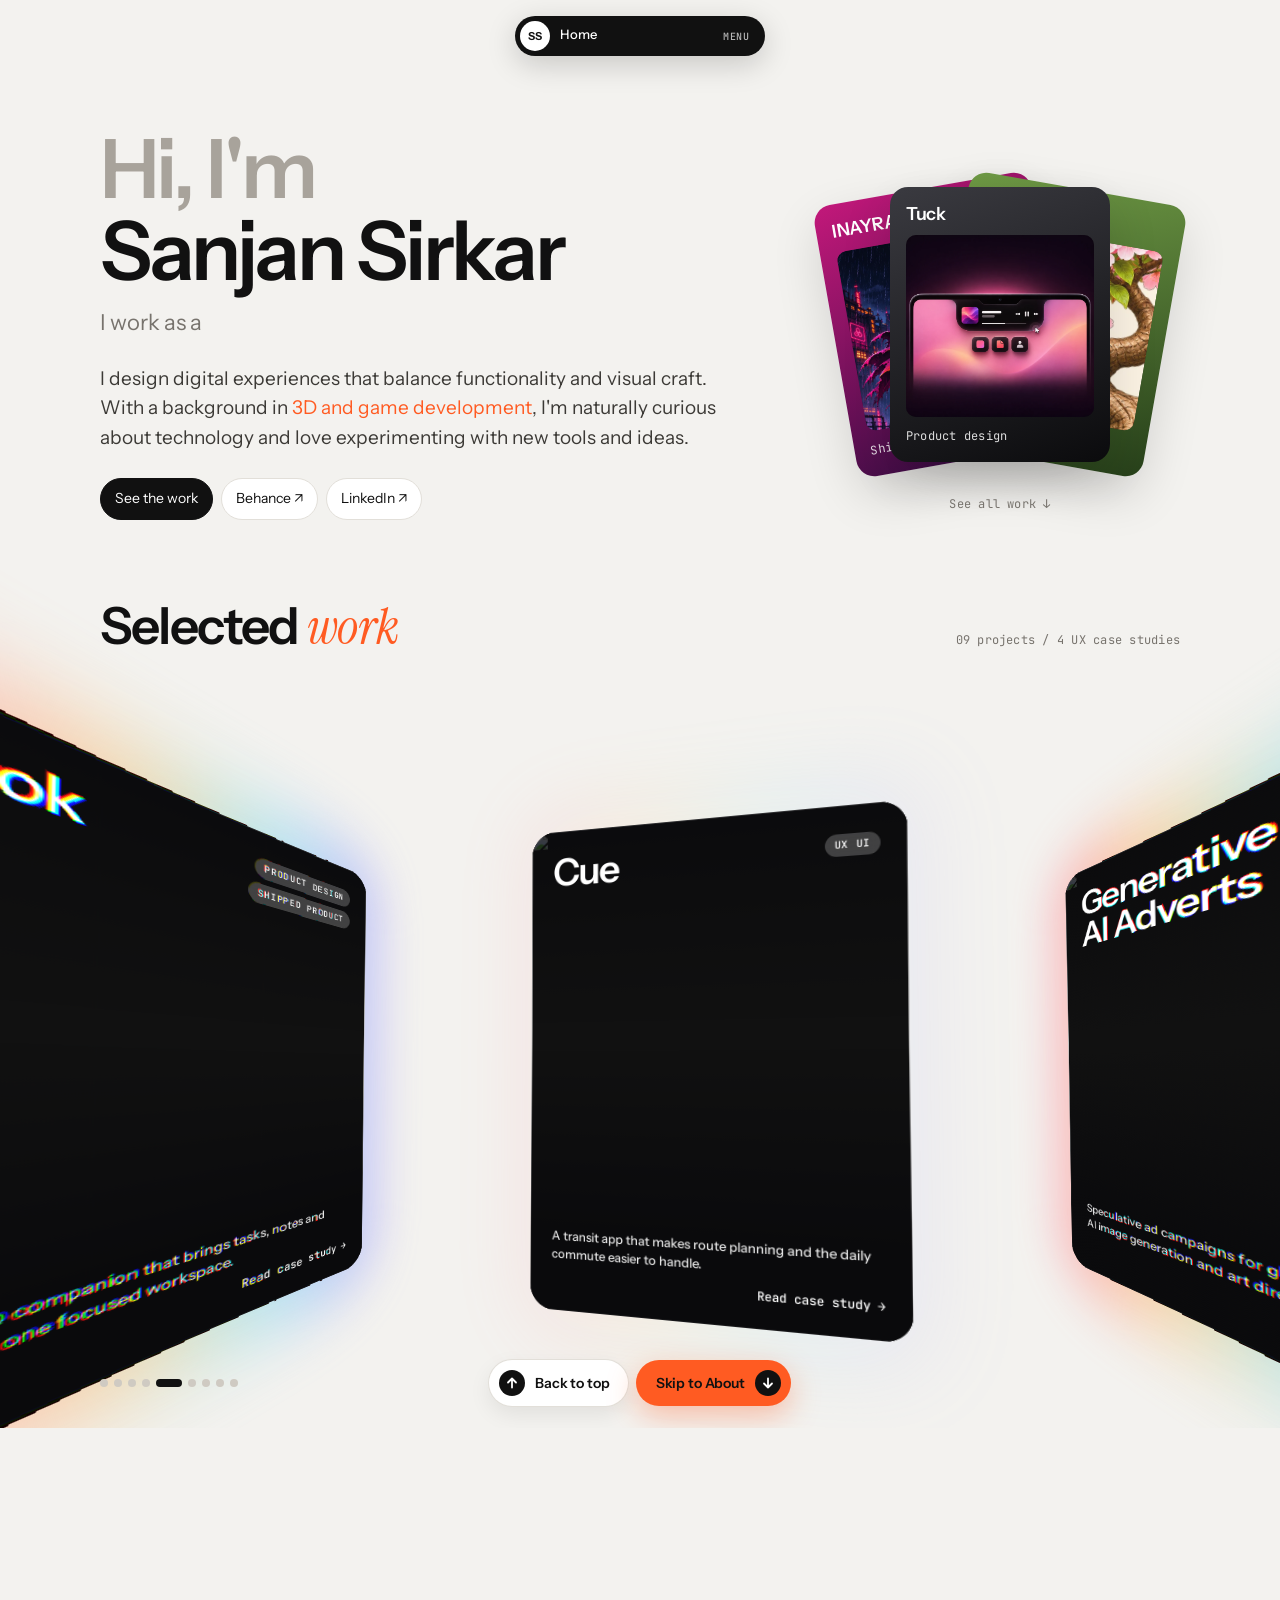
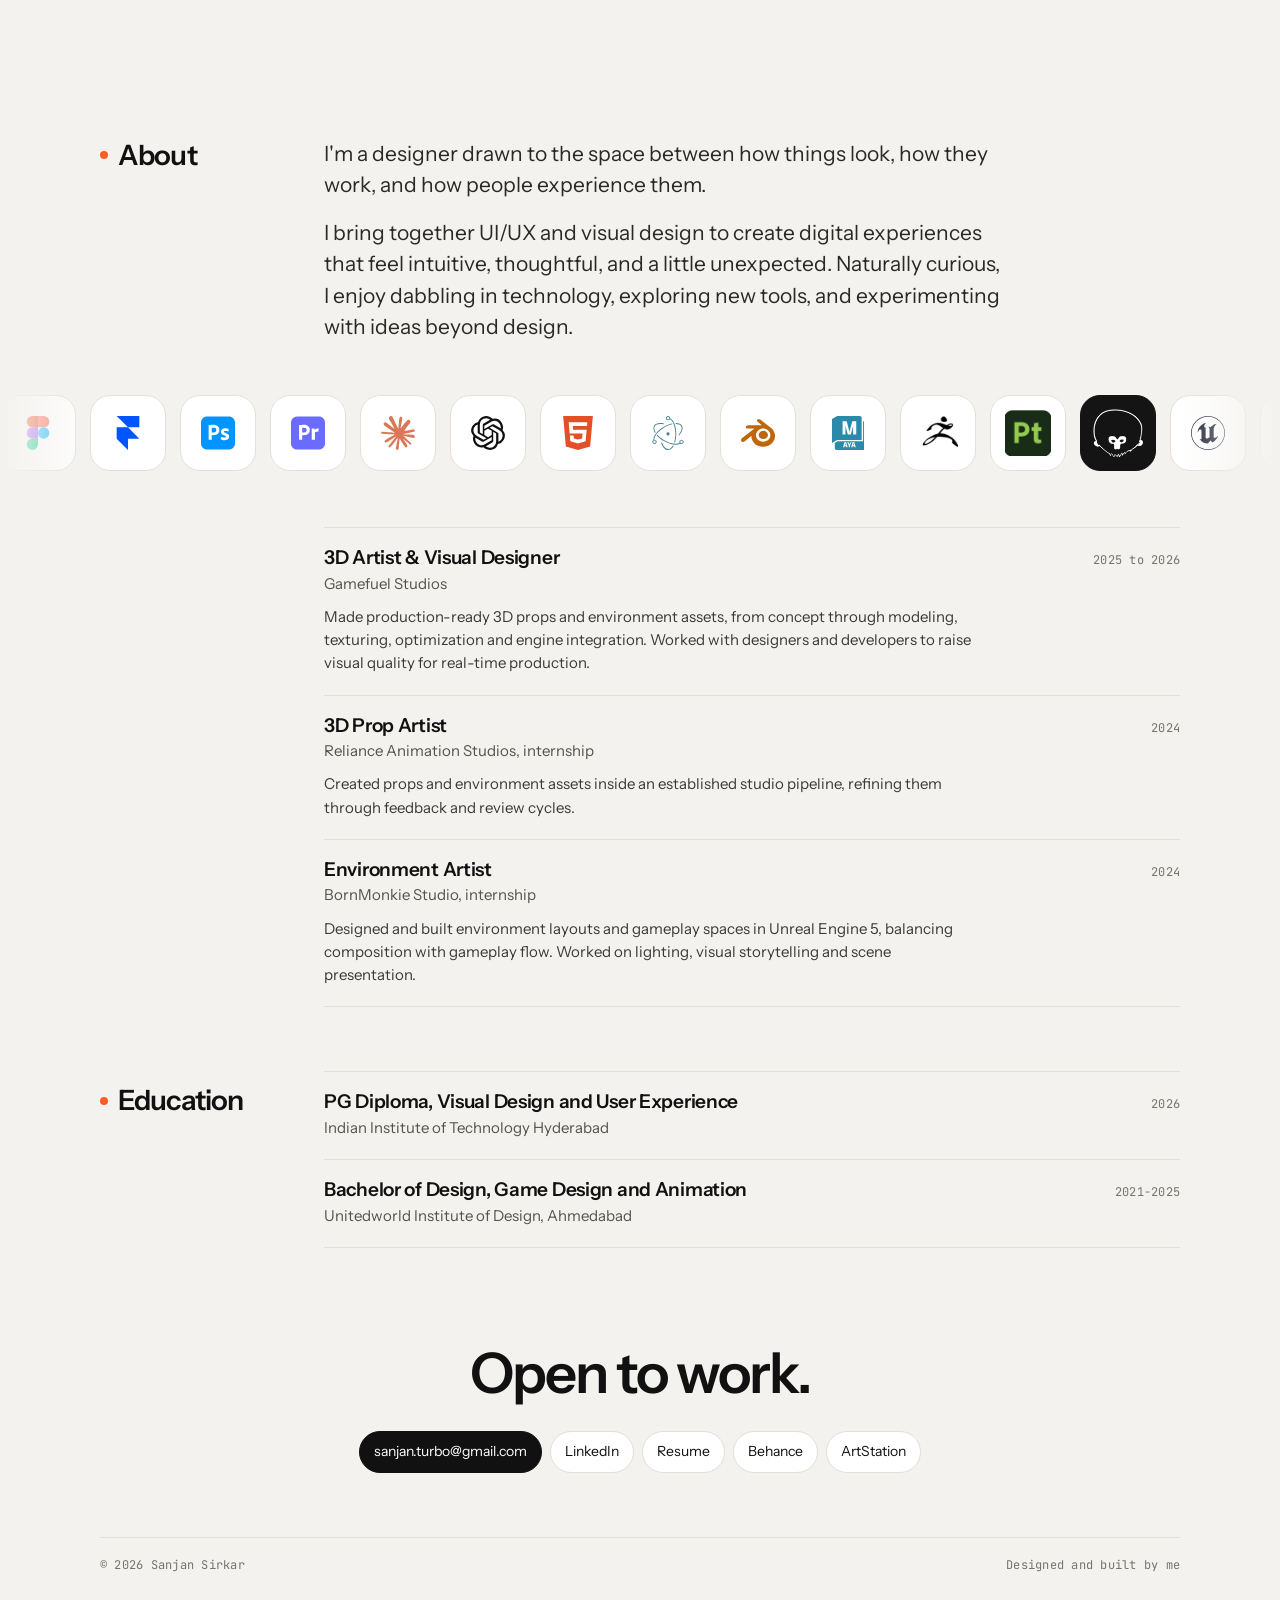
==== commit 204eef85: "Tuck: show Walkthrough + Features before Principles" ====
--- a/index.html
+++ b/index.html
@@ -1698,8 +1698,8 @@
    TUCK CASE STUDY (Nook layout, with videos; install guide last)
    Videos and stills live in assets/tuck/ and were cut from screen recordings.
 ===================================================================== */
-const TUCK_SECTIONS = [['cs-overview', 'Overview'], ['cs-problem', 'Problem'], ['cs-principles', 'Principles'], ['cs-process', 'Process'],
-  ['cs-decisions', 'Decisions'], ['cs-walkthrough', 'Walkthrough + Features'], ['cs-motion', 'Motion'], ['cs-nonotch', 'No notch'],
+const TUCK_SECTIONS = [['cs-overview', 'Overview'], ['cs-problem', 'Problem'], ['cs-walkthrough', 'Walkthrough + Features'], ['cs-principles', 'Principles'],
+  ['cs-process', 'Process'], ['cs-decisions', 'Decisions'], ['cs-motion', 'Motion'], ['cs-nonotch', 'No notch'],
   ['cs-build', 'Build and test'], ['cs-reflections', 'Reflections'], ['cs-install', 'Install']];
 function tuckPage(p) {
   const A = 'assets/tuck/';
@@ -1754,8 +1754,19 @@
         </div>
       </section>
 
+      <section class="cs-dark tk-walk" id="cs-walkthrough">
+        ${head('03', 'Walkthrough + Features', 'From a peek to a finished file')}
+        ${row('peek', 'Tuck peeking from the notch: a slim bar with the album art and a playing indicator', 'Peek', 'Bring the cursor to the notch and the island peeks instantly: album art on one side, a live sound indicator on the other. Move away and it tucks back. Nothing opens until you click.')}
+        ${row('music', 'Tuck music player: album art, title, controls, progress, volume and the current lyric line', 'Control your music', 'Large artwork, title and artist, previous, play and next, with ten seconds back, loop and ten seconds forward beneath. Synced lyrics run line by line under the progress bar and keep up even when you scrub.', true)}
+        ${row('color', 'Tuck color page with a swatch, HEX, RGB, HSL and OKLCH values, recent colors and the magnifying loupe', 'Color picker', 'Pick any pixel on screen with a loupe, or press ⌃⌥C from anywhere. The value is copied straight away in HEX, RGB, HSL or OKLCH, and the last 12 colors stay one click away.')}
+        ${row('drop', 'Dragging an image onto the notch shows a two by two grid: AirDrop, Make PDF, Remove background and Convert image', 'Drop things into Tuck', 'Drag any file toward the notch and a 2×2 grid opens: AirDrop, Make PDF, Remove background and Convert image. The target lights up as you hover it, so you always know what will happen before you let go.', true)}
+        ${row('pdf', 'Tuck PDF tray: three image thumbnails, Drop more to add, and a Ready to convert button', 'Need PDF conversion?', 'Dropped files wait in a small tray that stays open. Keep adding, then press “Ready to convert?” and one PDF lands on your Desktop.')}
+        ${row('cutout', 'Tuck showing Background removed after a photo was dropped on it, with the cut-out file in Finder', 'Remove the background', 'Drop a photo and the subject is cut out on your Mac, no upload. The cut-out is saved next to the original, and a small pill confirms it.', true)}
+        <div class="tk-see cs-rv"><button type="button" data-tk-hero><span aria-hidden="true"><svg viewBox="0 0 24 24" width="14" height="14"><path d="M7 4l13 8-13 8z" fill="currentColor"/></svg></span>Wanna see Tuck in use?</button></div>
+      </section>
+
       <section class="cs-sec" id="cs-principles">
-        ${head('03', 'Principles', 'What Tuck was designed against', 'Three rules every feature had to pass.')}
+        ${head('04', 'Principles', 'What Tuck was designed against', 'Three rules every feature had to pass.')}
         <div class="cs-grid3">
           <div class="cs-card cs-rv"><div class="tk-viz" aria-hidden="true"><div class="nt tk-morph"><i></i></div></div><p class="cs-k">01</p><h3>Motion first</h3><p>The island is the interface. How it grows, settles and tucks away carries as much of the design as any screen inside it.</p></div>
           <div class="cs-card cs-rv"><div class="tk-viz" aria-hidden="true"><div class="tk-two"><div><span class="nt pk"></span><svg class="cur" viewBox="0 0 24 24" aria-hidden="true"><path d="M5 3l14 8-6 1.5L10 19z" fill="#fff" stroke="#000" stroke-width="1.4" stroke-linejoin="round"/></svg><b>HOVER · PEEK</b></div><div><span class="nt op"></span><span class="ring"></span><svg class="cur" viewBox="0 0 24 24" aria-hidden="true"><path d="M5 3l14 8-6 1.5L10 19z" fill="#fff" stroke="#000" stroke-width="1.4" stroke-linejoin="round"/></svg><b>CLICK · OPEN</b></div></div></div><p class="cs-k">02</p><h3>Never by accident</h3><p>Hovering only peeks. Only a deliberate click, tap or shortcut opens it. Nothing takes over your screen uninvited.</p></div>
@@ -1764,7 +1775,7 @@
       </section>
 
       <section class="cs-sec" id="cs-process">
-        ${head('04', 'Process', 'Built in milestones', 'Eight milestones, from a bare island in the notch to a packaged app. After each one I used it for real on my own Mac before moving on.')}
+        ${head('05', 'Process', 'Built in milestones', 'Eight milestones, from a bare island in the notch to a packaged app. After each one I used it for real on my own Mac before moving on.')}
         <div class="cs-rv">
           <h3 class="cs-h3">Information architecture</h3>
           <p class="cs-p">One island, a few pages. Scroll inside the island to move between them; drag a file onto it and the drop zone appears on its own.</p>
@@ -1780,7 +1791,7 @@
       </section>
 
       <section class="cs-sec" id="cs-decisions">
-        ${head('05', 'Decisions', 'Decisions that changed and defined the product', 'Each one cut something I had already built.')}
+        ${head('06', 'Decisions', 'Decisions that changed and defined the product', 'Each one cut something I had already built.')}
         <div class="cs-dec">
           <div class="cs-card cs-rv"><h3>Opening: deliberate, not automatic</h3>
             <div class="cs-ba"><div><span class="lbl before">BEFORE</span><p>Hovering, scrolling or swiping on the notch opened the island.</p></div>
@@ -1794,17 +1805,6 @@
             <div class="cs-ba"><div><span class="lbl before">BEFORE</span><p>A screenshot catcher and a file shelf, alongside the rest.</p></div>
             <div><span class="lbl after">AFTER</span><p>Both removed. What stayed are simple tools a designer reaches for daily: a color picker, files to PDF, background removal, image conversion and AirDrop.</p></div></div></div>
         </div>
-      </section>
-
-      <section class="cs-dark tk-walk" id="cs-walkthrough">
-        ${head('06', 'Walkthrough + Features', 'From a peek to a finished file')}
-        ${row('peek', 'Tuck peeking from the notch: a slim bar with the album art and a playing indicator', 'Peek', 'Bring the cursor to the notch and the island peeks instantly: album art on one side, a live sound indicator on the other. Move away and it tucks back. Nothing opens until you click.')}
-        ${row('music', 'Tuck music player: album art, title, controls, progress, volume and the current lyric line', 'Control your music', 'Large artwork, title and artist, previous, play and next, with ten seconds back, loop and ten seconds forward beneath. Synced lyrics run line by line under the progress bar and keep up even when you scrub.', true)}
-        ${row('color', 'Tuck color page with a swatch, HEX, RGB, HSL and OKLCH values, recent colors and the magnifying loupe', 'Color picker', 'Pick any pixel on screen with a loupe, or press ⌃⌥C from anywhere. The value is copied straight away in HEX, RGB, HSL or OKLCH, and the last 12 colors stay one click away.')}
-        ${row('drop', 'Dragging an image onto the notch shows a two by two grid: AirDrop, Make PDF, Remove background and Convert image', 'Drop things into Tuck', 'Drag any file toward the notch and a 2×2 grid opens: AirDrop, Make PDF, Remove background and Convert image. The target lights up as you hover it, so you always know what will happen before you let go.', true)}
-        ${row('pdf', 'Tuck PDF tray: three image thumbnails, Drop more to add, and a Ready to convert button', 'Need PDF conversion?', 'Dropped files wait in a small tray that stays open. Keep adding, then press “Ready to convert?” and one PDF lands on your Desktop.')}
-        ${row('cutout', 'Tuck showing Background removed after a photo was dropped on it, with the cut-out file in Finder', 'Remove the background', 'Drop a photo and the subject is cut out on your Mac, no upload. The cut-out is saved next to the original, and a small pill confirms it.', true)}
-        <div class="tk-see cs-rv"><button type="button" data-tk-hero><span aria-hidden="true"><svg viewBox="0 0 24 24" width="14" height="14"><path d="M7 4l13 8-13 8z" fill="currentColor"/></svg></span>Wanna see Tuck in use?</button></div>
       </section>
 
       <section class="cs-sec" id="cs-motion">
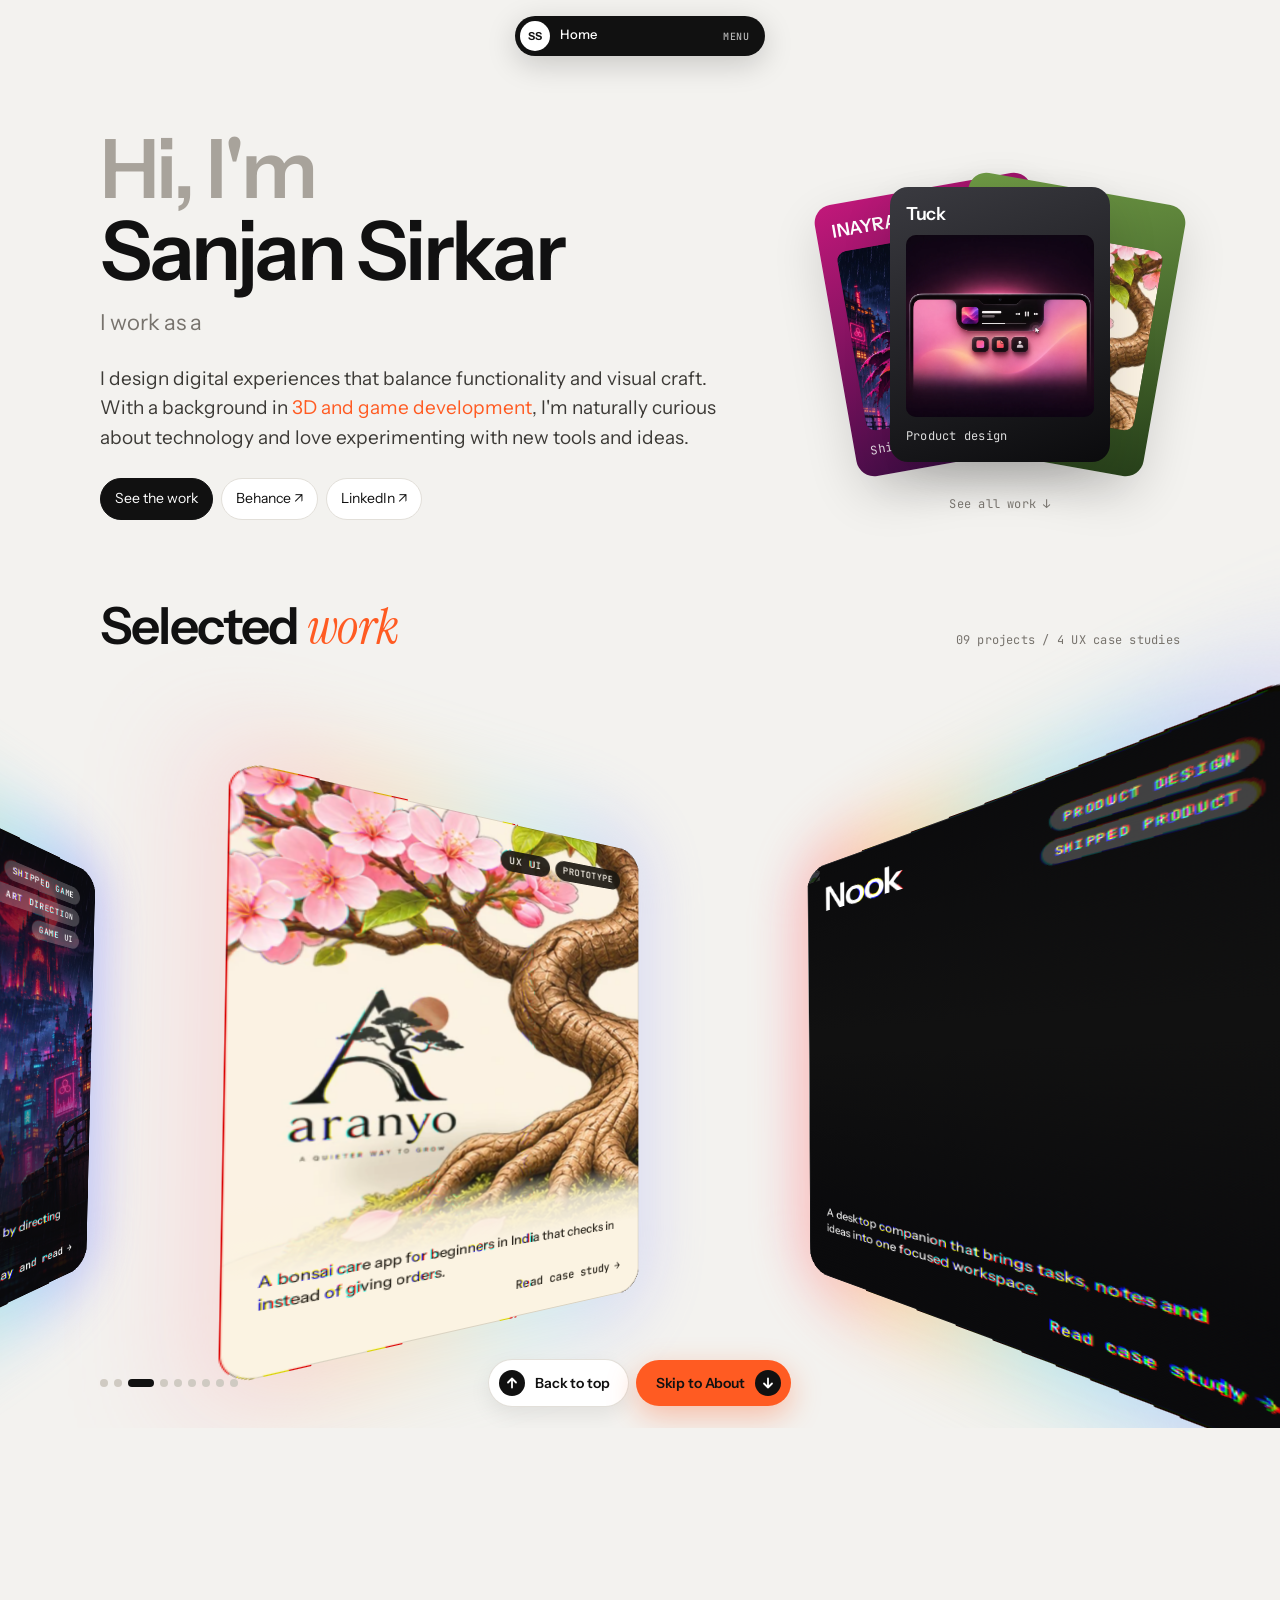
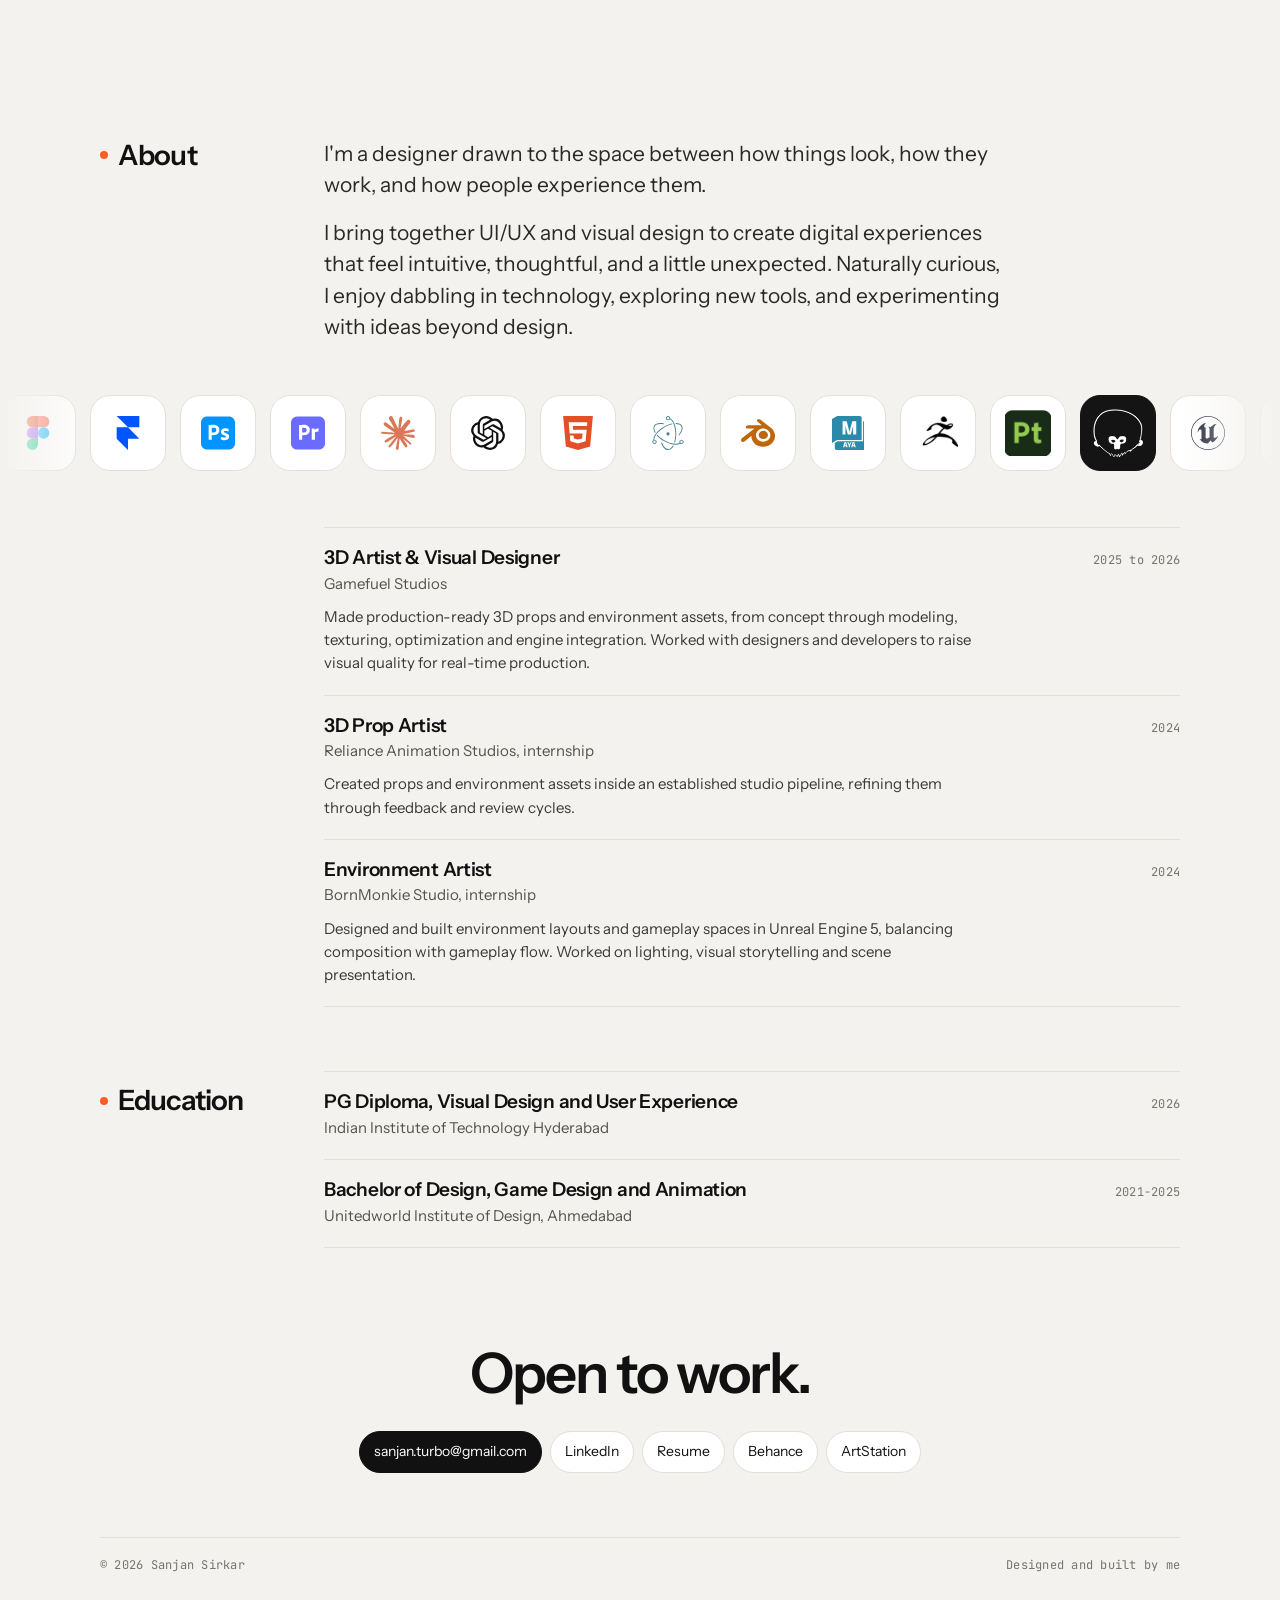
==== commit 9dfec2cf: "Tuck: dark After panels in Decisions" ====
--- a/index.html
+++ b/index.html
@@ -843,6 +843,9 @@
 .tk-gh:hover{border-color:#fff}
 .tk-gh svg{width:12px;height:12px}
 .tk-metric h3{font-size:44px;line-height:1.05;letter-spacing:-.03em;margin:6px 0 8px}
+.tk-dec .cs-ba > div + div{background:#1b1a18;border-left-color:#1b1a18}
+.case .tk-dec .cs-ba > div + div p{color:#ecebe8}
+.tk-dec .lbl.after{color:#7ee0a6}
 .tk-see{display:flex;justify-content:center;margin-top:56px}
 .tk-see button{display:inline-flex;align-items:center;gap:12px;border:0;cursor:pointer;font:600 17px "Instrument Sans",system-ui;padding:16px 26px 16px 18px;border-radius:999px;background:#fff;color:#111;box-shadow:0 0 0 6px rgba(255,255,255,.12),0 18px 40px -12px rgba(0,0,0,.6);transition:transform .25s var(--out)}
 .tk-see button:hover{transform:translateY(-2px) scale(1.02)}
@@ -1792,7 +1795,7 @@
 
       <section class="cs-sec" id="cs-decisions">
         ${head('06', 'Decisions', 'Decisions that changed and defined the product', 'Each one cut something I had already built.')}
-        <div class="cs-dec">
+        <div class="cs-dec tk-dec">
           <div class="cs-card cs-rv"><h3>Opening: deliberate, not automatic</h3>
             <div class="cs-ba"><div><span class="lbl before">BEFORE</span><p>Hovering, scrolling or swiping on the notch opened the island.</p></div>
             <div><span class="lbl after">AFTER</span><p>Hovering only peeks. A click, a tap, a middle or side mouse button, or ⌃⌥N opens it. Scrolling moves between pages instead.</p></div></div>
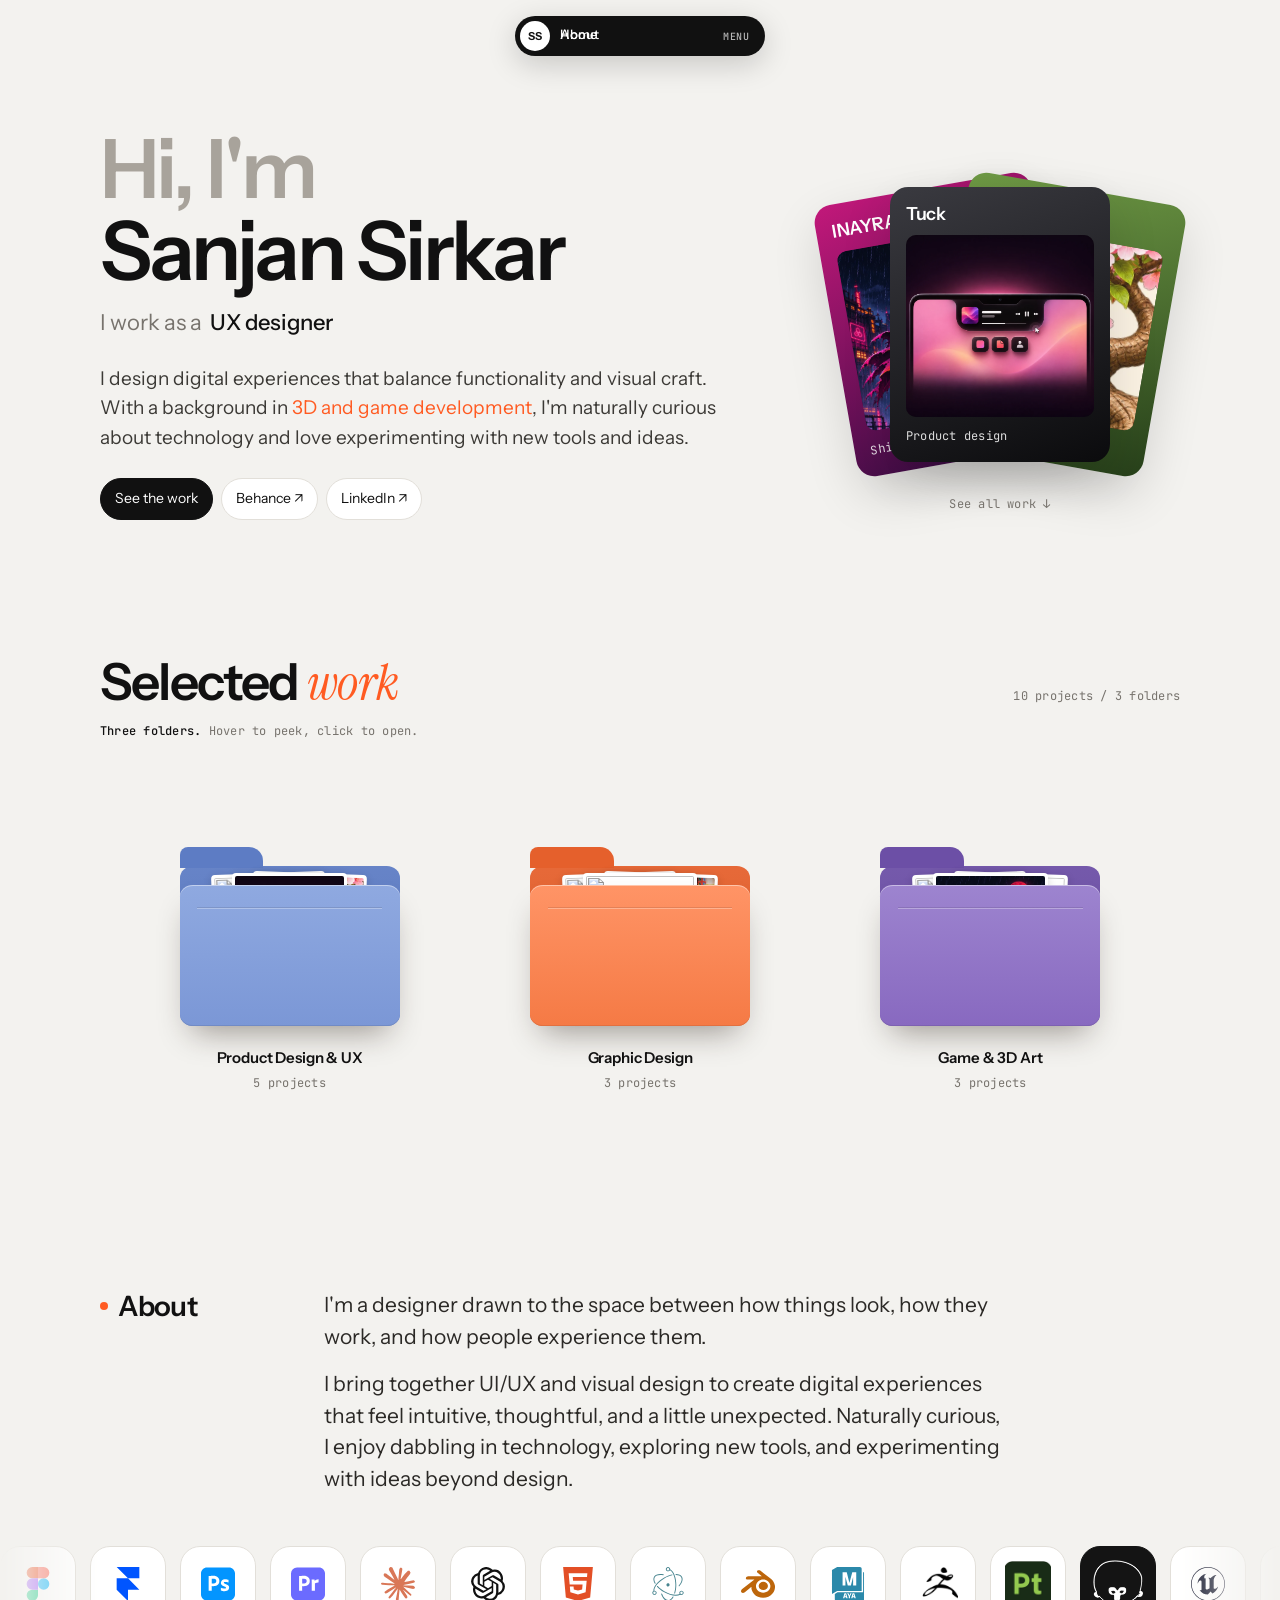
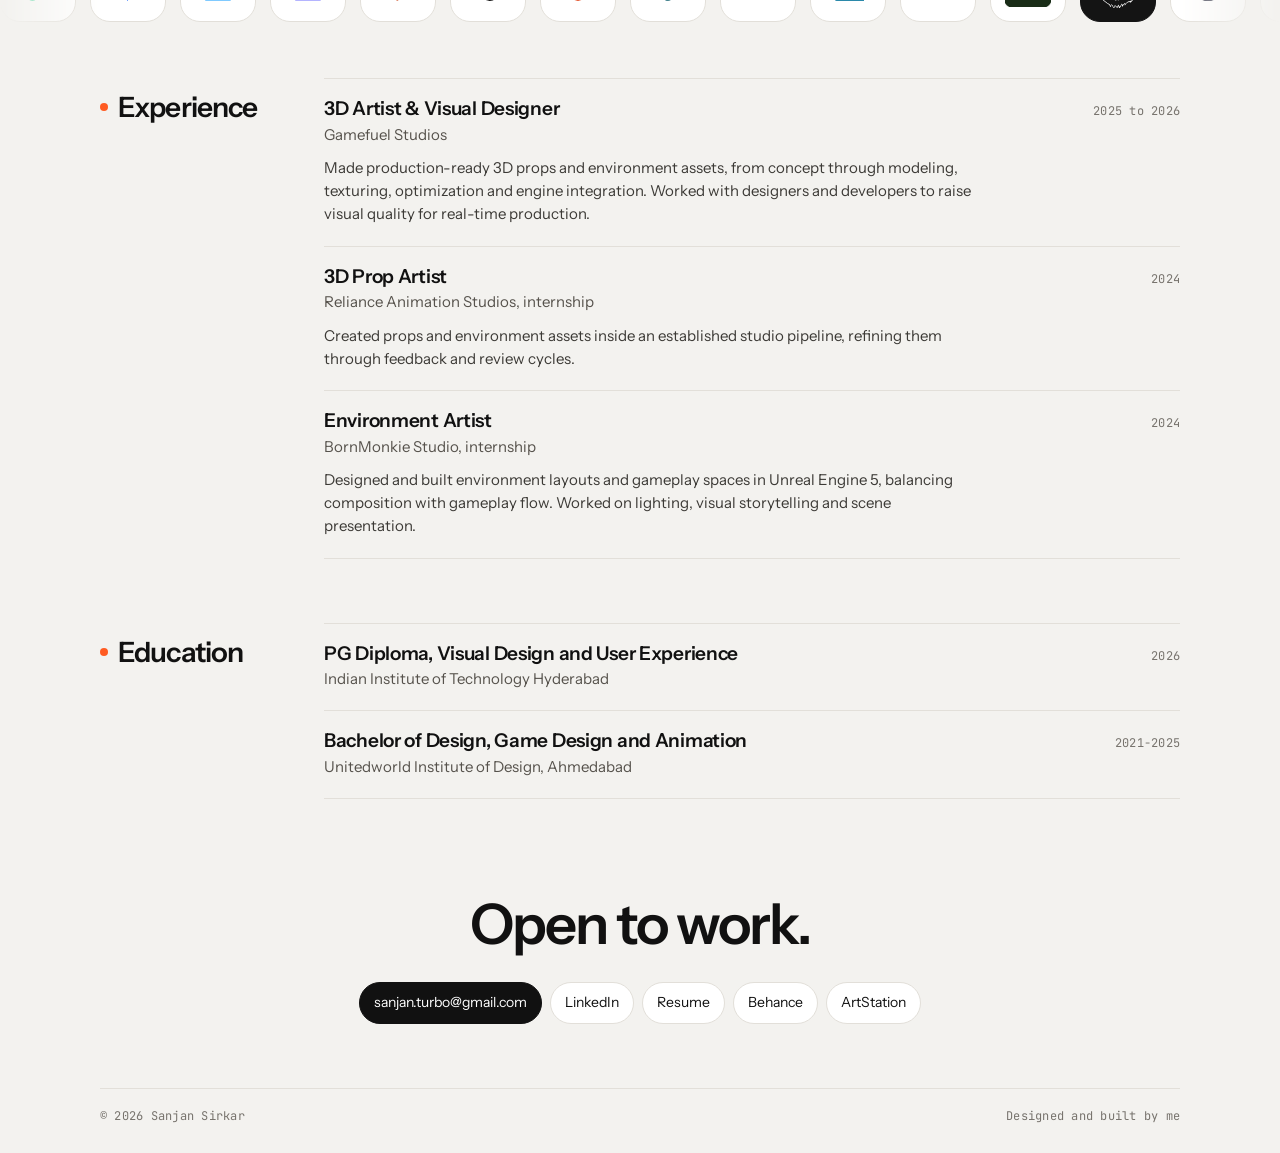
==== commit af83e25a: "Replace the work carousel with three folders Selected work is now three folders (Product Design & UX" ====
--- a/index.html
+++ b/index.html
@@ -113,23 +113,93 @@
 .stack .tag{position:absolute;left:50%;bottom:0;transform:translateX(-50%);color:var(--dim);white-space:nowrap;transition:color .2s}
 .stack:hover .tag{color:var(--ink)}
 
-/* ---------- work: bending carousel ---------- */
-.work{position:relative;height:calc(var(--n,4) * 42vh + 100vh)}
-.stage{position:sticky;top:0;height:100svh;overflow:hidden;display:flex;flex-direction:column}
-.stage-head,.stage-foot{position:relative;z-index:2;pointer-events:none;width:var(--col);margin:0 auto}
-.stage-head{padding-top:72px;display:flex;justify-content:space-between;align-items:baseline;gap:16px}
-.stage-head h2{margin:0;font:600 clamp(34px,4vw,54px)/1 "Instrument Sans";letter-spacing:-.035em}
-.stage-head h2 .serif{color:var(--accent);letter-spacing:-.01em}
-.stage-head .mono{color:var(--dim)}
-.stage-foot{margin-top:auto;padding-bottom:22px;display:grid;grid-template-columns:1fr auto 1fr;align-items:center;gap:12px}
-.stage-foot .dots{pointer-events:auto;justify-self:start}
-.ring{position:absolute;inset:0;perspective:600px;perspective-origin:50% 57%;will-change:transform,opacity}
-.cards{position:absolute;left:50%;top:57%;width:0;height:0;transform-style:preserve-3d}
-.card{--w:min(380px, 76vw, calc((100svh - 300px) * 0.66));position:absolute;display:block;width:var(--w);aspect-ratio:20/27;
-  left:calc(var(--w) / -2);top:calc(var(--w) * -0.675);padding:0;border:0;background:none;color:#fff;font:inherit;text-align:left;
-  text-decoration:none;cursor:pointer;will-change:transform}
-.card::after{content:"";position:absolute;inset:-6% -4%;z-index:-1;border-radius:48px;
-  background:linear-gradient(90deg,#ff7a9c,#ffc46b,#7fe3f5,#a18cff);filter:blur(40px);opacity:var(--g,0)}
+/* ---------- work: three folders ----------
+   Each folder is drawn in CSS: a back panel with a tab, up to three "papers"
+   (project covers) tucked inside, and a front flap. Hover tips the flap forward
+   and fans the papers up out of it; on touch screens the papers rest half out
+   and one tap opens the folder. */
+.work{position:relative;padding:clamp(96px,10vw,140px) 0 clamp(29px,4.37vw,59px)}
+.work-head{display:flex;justify-content:space-between;align-items:baseline;gap:16px}
+.work-head h2{margin:0;font:600 clamp(34px,4vw,54px)/1 "Instrument Sans";letter-spacing:-.035em}
+.work-head h2 .serif{color:var(--accent);letter-spacing:-.01em}
+.work-head .mono{color:var(--dim)}
+.fold-hint{margin:14px auto 0;color:var(--dim)}
+.fold-hint b{color:var(--ink);font-weight:500}
+.folders{display:grid;grid-template-columns:repeat(3,minmax(0,1fr));gap:clamp(16px,4vw,64px);max-width:1000px;
+  padding:clamp(72px,11vh,130px) 0 clamp(29px,5.83vh,66px)}
+.fold{appearance:none;border:0;background:none;padding:10px 6px 6px;margin:0;font:inherit;color:inherit;cursor:pointer;
+  display:flex;flex-direction:column;align-items:center;gap:18px;border-radius:18px;-webkit-tap-highlight-color:transparent}
+.f-ico{position:relative;display:block;width:min(220px,100%);aspect-ratio:5/4;perspective:700px;
+  transition:transform .63s var(--spring)}
+.f-back{position:absolute;inset:9% 0 0 0;border-radius:6% / 7.5%;background:var(--fb,#d3cec6);background-image:linear-gradient(180deg,rgba(255,255,255,.06),rgba(0,0,0,.06))}
+.f-back::before{content:"";position:absolute;left:0;bottom:calc(100% - 2px);width:38%;height:13%;
+  border-radius:8px 14px 0 0;background:var(--fb,#d3cec6)}
+.f-paper{position:absolute;left:24%;width:52%;top:13%;aspect-ratio:4/5;border-radius:4px;overflow:hidden;
+  background:#fff;padding:3px;box-shadow:0 2px 8px rgba(0,0,0,.14);
+  transform:translate(var(--x),0) rotate(calc(var(--r) * .2));transition:transform .63s var(--spring) var(--dl,0s)}
+.f-paper img{display:block;width:100%;height:100%;object-fit:cover;object-position:50% 30%;border-radius:2px}
+.f-front{position:absolute;left:0;right:0;bottom:0;height:80%;border-radius:6% / 8%;transform-origin:50% 100%;
+  background:linear-gradient(180deg,var(--ff1,#f7f5f1) 0%,var(--ff2,#ebe7e0) 100%);
+  box-shadow:inset 0 1px 0 rgba(255,255,255,.45),inset 0 -1px 0 rgba(0,0,0,.08),0 17px 30px -12px rgba(40,30,20,.44);
+  transition:transform .63s var(--spring),box-shadow .46s}
+.f-front::after{content:"";position:absolute;left:8%;right:8%;top:16%;height:1px;background:rgba(0,0,0,.1);box-shadow:0 1px 0 rgba(255,255,255,.3)}
+.f-name{font:600 15px/1.25 "Instrument Sans";letter-spacing:-.01em;text-align:center}
+.f-n{display:block;margin-top:4px;color:var(--dim);text-align:center}
+.fold.peek .f-ico{transform:translateY(-4px)}
+.fold.peek .f-front{transform:rotateX(-34deg);box-shadow:inset 0 1px 0 rgba(255,255,255,.45),0 25px 36px -14px rgba(40,30,20,.5)}
+.fold.peek .f-paper{transform:translate(calc(var(--x) * 2.4),-42%) rotate(var(--r))}
+.fold.peek .f-paper.mid{transform:translate(calc(var(--x) * 2.4),-52%) rotate(var(--r))}
+@media (hover:hover){
+  .fold:hover .f-ico{transform:translateY(-4px)}
+  .fold:hover .f-front{transform:rotateX(-34deg);box-shadow:inset 0 1px 0 rgba(255,255,255,.45),0 25px 36px -14px rgba(40,30,20,.5)}
+  .fold:hover .f-paper{transform:translate(calc(var(--x) * 2.4),-42%) rotate(var(--r))}
+  .fold:hover .f-paper.mid{transform:translate(calc(var(--x) * 2.4),-52%) rotate(var(--r))}
+}
+.fold:focus-visible{outline-offset:6px}
+/* touch screens have no hover: the papers rest halfway out, and a tap opens the folder */
+@media (hover:none){
+  .f-paper{transform:translate(calc(var(--x) * 1.6),-26%) rotate(calc(var(--r) * .7))}
+  .f-paper.mid{transform:translate(0,-34%)}
+  .fold:active .f-ico{transform:scale(.96);transition-duration:.15s}
+  .fwin-dim{-webkit-backdrop-filter:none;backdrop-filter:none;background:rgba(28,24,20,.42)}
+}
+html.fw-open{overflow:hidden}
+.fold.gone .f-ico{transform:scale(.96)}
+
+/* the open folder: a window with the folder's projects as cards */
+.fwin-dim{position:fixed;inset:0;z-index:54;background:rgba(28,24,20,.28);-webkit-backdrop-filter:blur(6px);backdrop-filter:blur(6px);
+  opacity:0;transition:opacity .52s var(--out)}
+.fwin-dim.on{opacity:1}
+.fwin{position:fixed;z-index:55;left:50%;top:50%;width:min(1120px,calc(100vw - 48px));height:min(860px,calc(100svh - 64px));
+  transform:translate(-50%,-50%);display:flex;flex-direction:column;background:var(--bg);border-radius:22px;overflow:hidden;
+  box-shadow:0 0 0 1px rgba(0,0,0,.06),0 40px 100px -20px rgba(20,15,10,.45)}
+.fwin.hold{visibility:hidden}
+.fwin[hidden],.fwin-dim[hidden],.genie[hidden]{display:none}
+.fwin-bar{flex:none;display:flex;align-items:center;gap:12px;padding:14px 14px 14px 22px;border-bottom:1px solid var(--line);background:#fbfaf8}
+.fwin-ic{flex:none;position:relative;width:22px;height:17px;border-radius:3px;background:var(--fb,#ddd8d0);margin-top:2px}
+.fwin-ic::before{content:"";position:absolute;left:0;top:-3px;width:9px;height:4px;border-radius:2px 3px 0 0;background:var(--fb,#ddd8d0)}
+.fwin-ic::after{content:"";position:absolute;left:0;right:0;bottom:0;height:13px;border-radius:3px;background:linear-gradient(var(--ff1,#f4f2ee),var(--ff2,#e6e2db))}
+.fwin-bar h2{margin:0;font:600 17px "Instrument Sans";letter-spacing:-.02em;flex:1;min-width:0;white-space:nowrap;overflow:hidden;text-overflow:ellipsis}
+.fwin-bar .mono{color:var(--dim)}
+.fwin-x{flex:none;width:36px;height:36px;border-radius:50%;border:0;background:var(--ink);color:#fff;font-size:18px;line-height:1;cursor:pointer;
+  display:grid;place-items:center;transition:transform .35s var(--spring)}
+.fwin-x:hover{transform:scale(1.08)}
+.fwin-body{flex:1;overflow-y:auto;overscroll-behavior:contain;padding:28px}
+.fwin-grid{display:grid;grid-template-columns:repeat(auto-fill,minmax(250px,1fr));gap:22px}
+.card{position:relative;display:block;width:100%;aspect-ratio:20/27;padding:0;border:0;background:none;color:#fff;font:inherit;text-align:left;
+  text-decoration:none;cursor:pointer;transition:transform .45s var(--spring)}
+.card:hover{transform:translateY(-4px)}
+.card .face{box-shadow:0 18px 40px -18px rgba(0,0,0,.45)}
+.card .face .ttl{font-size:clamp(24px,2vw,30px)}
+.face.art.dark .ttl{font-size:clamp(28px,2.4vw,36px)!important}
+
+/* genie: the window, cut into thin strips, pours out of the folder (and back in) */
+.genie{position:fixed;inset:0;z-index:56;pointer-events:none;overflow:hidden}
+.genie .gs{position:absolute;overflow:hidden;transform-origin:0 0}
+.genie .gs > .fwin{position:absolute;left:0!important;transform:none!important;visibility:visible!important;box-shadow:none}
+.genie .card .face,.genie .face .cov{box-shadow:none}
+.genie .fwin-body{overflow:hidden}
+.genie .cap{-webkit-backdrop-filter:none!important;backdrop-filter:none!important;background:rgba(60,60,64,.7)!important}
 .face{position:relative;display:flex;flex-direction:column;height:100%;border-radius:26px;padding:24px;background:var(--bgc);overflow:hidden}
 .face::before{content:"";position:absolute;inset:0;background:linear-gradient(160deg,rgba(255,255,255,.2),transparent 45%,rgba(0,0,0,.16));pointer-events:none}
 .face .hd{position:relative;display:flex;justify-content:space-between;align-items:flex-start;gap:12px}
@@ -141,7 +211,7 @@
 .cov img{display:block;width:100%;height:100%;object-fit:cover;object-position:50% 25%;user-select:none}
 .face .cov{flex:1;margin:20px 0 16px;border-radius:14px;box-shadow:0 14px 30px rgba(0,0,0,.25)}
 .face .cov img{transition:transform .9s var(--out)}
-.card.center:hover .cov img{transform:scale(1.05)}
+.card:hover .cov img{transform:scale(1.05)}
 .face .meta{display:flex;justify-content:flex-end;font:500 12px "JetBrains Mono";opacity:.9}
 /* Poster card: the artwork fills the card (Aranyo). The logo is in the art, so the title is for screen readers only. */
 .face.art{background:#FBF3E2;color:#2B261D}
@@ -167,42 +237,12 @@
 .face.art.dark .cap{background:rgba(255,255,255,.22);color:#fff;backdrop-filter:blur(6px)}
 .face.art.dark .desc{color:rgba(255,255,255,.9)}
 .face .meta i{font-style:normal;display:inline-block;margin-left:6px;transition:transform .4s var(--spring)}
-.card.center:hover .meta i{transform:translateX(4px)}
-.dots{display:flex;gap:6px}
-.dots button{width:8px;height:8px;border-radius:99px;border:0;padding:0;background:#cfcac2;cursor:pointer;transition:width .4s var(--spring),background .3s}
-.dots button.on{width:26px;background:var(--ink)}
-/* the way out of the pinned carousel, both directions. "Skip to About" is the main action: accent fill
-   with dark text (about 6:1 contrast). "Back to top" is quieter: white with a border.
-   The pair sits on the centre line under the card, rises in once when the carousel arrives,
-   and the down arrow nudges twice. */
-.stage-foot .skips{pointer-events:auto;justify-self:center;display:inline-flex;align-items:center;gap:8px;
-  opacity:0;transform:translateY(16px) scale(.96);transition:opacity .45s var(--out),transform .6s var(--spring)}
-.stage.live .skips{opacity:1;transform:none}
-.stage-foot .skip{display:inline-flex;align-items:center;gap:10px;min-height:44px;
-  padding:10px 10px 10px 20px;border:0;border-radius:999px;background:var(--accent);color:#111;text-decoration:none;
-  font:600 14px/1 "Instrument Sans";letter-spacing:-.01em;box-shadow:0 10px 30px rgba(255,91,34,.35);
-  transition:transform .45s var(--spring),box-shadow .3s}
-.stage-foot .skip.up{flex-direction:row-reverse;padding:10px 18px 10px 10px;background:#fff;box-shadow:0 0 0 1px var(--line),0 8px 22px rgba(0,0,0,.08)}
-.stage-foot .skip .ar{display:grid;place-items:center;width:26px;height:26px;border-radius:50%;background:#111;color:#fff}
-.stage-foot .skip .ar svg{display:block}
-.stage.live .skip.down .ar{animation:nudge .7s ease-in-out .6s 2}
-@keyframes nudge{50%{transform:translateY(4px)}}
-.stage-foot .skip:hover{transform:translateY(-2px)}
-.stage-foot .skip.down:hover{box-shadow:0 14px 34px rgba(255,91,34,.45)}
-.stage-foot .skip.up:hover{box-shadow:0 0 0 1px #c9c4bb,0 12px 26px rgba(0,0,0,.1)}
-.stage-foot .skip:focus-visible{outline:2px solid #111;outline-offset:3px;border-radius:999px}
-
-/* reduced motion: plain grid */
-.rm .work{height:auto}
-.rm .stage{position:static;height:auto;overflow:visible;display:block}
-.rm .ring{position:static;perspective:none;padding:30px 0 60px}
-.rm .cards{position:static;width:var(--col);height:auto;margin:0 auto;display:grid;grid-template-columns:repeat(auto-fill,minmax(260px,1fr));gap:16px}
-.rm .card{position:relative;left:auto;top:auto;width:auto;transform:none!important}
-.rm .card::after{display:none}
-.rm .stage-foot{display:none}
+.card:hover .meta i{transform:translateX(4px)}
+/* reduced motion: no genie, no flap */
+.rm .f-front,.rm .f-paper,.rm .f-ico{transition:none}
 
 /* ---------- about ---------- */
-.sec{padding:clamp(96px,7.5vw,108px) 0 8px}
+.sec{padding:clamp(69px,5.47vw,78px) 0 8px}
 .bio{display:grid;gap:16px;padding-top:12px;max-width:40em}
 .bio p{margin:0;font-size:clamp(18px,2vw,21px);line-height:1.5;color:#2b2926}
 
@@ -600,11 +640,14 @@
   body{font-size:16px}
   .hero{padding-top:96px}
   .roles{flex-wrap:wrap}
-  .stage-head{padding-top:76px;flex-direction:column;align-items:flex-start;gap:8px}
-  .stage-foot{grid-template-columns:auto 1fr}
-  .stage-foot .skips{justify-self:end}
-  .stage-foot .skip.up{padding:9px;gap:0}
-  .stage-foot .skip.up .lbl-t{position:absolute;width:1px;height:1px;overflow:hidden;clip:rect(0 0 0 0);white-space:nowrap}
+  .work-head{flex-direction:column;align-items:flex-start;gap:8px}
+  .folders{grid-template-columns:1fr;gap:56px;padding:64px 0 23px}
+  .f-ico{width:187px}
+  .fwin{width:calc(100vw - 20px);height:calc(100svh - 24px);border-radius:18px}
+  .fwin-body{padding:16px}
+  .fwin-bar{padding-left:16px}
+  .fwin-bar .mono{display:none}
+  .fwin-grid{grid-template-columns:1fr;gap:16px}
   .face{padding:20px;border-radius:22px}
   .face .desc{font-size:14px;margin-top:12px}
   .face .cov{margin:14px 0 12px}
@@ -1011,21 +1054,18 @@
 
   <!-- WORK -->
   <section class="work" id="work" data-label="Work" aria-labelledby="work-h">
-    <div class="stage">
-      <div class="ring" id="ring"><div class="cards" id="cards"></div></div>
-      <div class="stage-head">
-        <h2 id="work-h">Selected <span class="serif">work</span></h2>
-        <span class="mono" id="count"></span>
-      </div>
-      <div class="stage-foot">
-        <div class="dots" id="dots" role="tablist" aria-label="Projects"></div>
-        <div class="skips">
-          <a class="skip up" href="#home"><span class="lbl-t">Back to top</span><span class="ar" aria-hidden="true"><svg width="12" height="12" viewBox="0 0 12 12" fill="none" stroke="currentColor" stroke-width="1.8" stroke-linecap="round" stroke-linejoin="round"><path d="M6 10.5v-9M2 5.5l4-4 4 4"/></svg></span></a>
-          <a class="skip down" href="#about"><span class="lbl-t">Skip to About</span><span class="ar" aria-hidden="true"><svg width="12" height="12" viewBox="0 0 12 12" fill="none" stroke="currentColor" stroke-width="1.8" stroke-linecap="round" stroke-linejoin="round"><path d="M6 1.5v9M2 6.5l4 4 4-4"/></svg></span></a>
-        </div>
-      </div>
+    <div class="work-head col">
+      <h2 id="work-h" class="rv">Selected <span class="serif">work</span></h2>
+      <span class="mono rv" id="count"></span>
     </div>
+    <p class="fold-hint mono rv col" id="foldHint"><b>Three folders.</b> Hover to peek, click to open.</p>
+    <div class="folders col" id="folders"></div>
   </section>
+
+  <!-- an open folder: a window that genies out of the folder icon -->
+  <div class="fwin-dim" id="fwinDim" hidden></div>
+  <div class="fwin" id="fwin" hidden data-lenis-prevent role="dialog" aria-modal="true" aria-labelledby="fwin-title"></div>
+  <div class="genie" id="genie" hidden aria-hidden="true"></div>
 
   <!-- ABOUT -->
   <section class="sec col" id="about" data-label="About" aria-labelledby="about-h">
@@ -1098,10 +1138,10 @@
 <div class="case" id="case" hidden data-lenis-prevent role="dialog" aria-modal="true" aria-labelledby="case-title"></div>
 
 <script>
-/* Case study images, built into the page as small AVIF files so it works as a single file
-   (the app's file preview can't reach other files, and caps pages at about 512 KB).
-   Full-quality originals are in assets/nook/ and assets/cue/ for the real site. */
-window.CASE_IMG = {"nook/board":"[data-uri]","nook/hero":"[data-uri]","nook/home":"[data-uri]","nook/logo-1":"[data-uri]","nook/logo-2":"[data-uri]","nook/logo-3":"[data-uri]","nook/notes":"[data-uri]","nook/system":"[data-uri]","nook/theme-dark":"[data-uri]","nook/theme-light":"[data-uri]","nook/theme-midnight":"[data-uri]","nook/theme-sakura":"[data-uri]","nook/theme-seagreen":"[data-uri]","nook/theme-yellow":"[data-uri]","cue/flow":"[data-uri]","cue/hero":"[data-uri]","cue/mockups":"[data-uri]","cue/screen-1":"[data-uri]","cue/screen-2":"[data-uri]","cue/screen-3":"[data-uri]","cue/screen-4":"[data-uri]","cue/screen-5":"[data-uri]","cue/screen-6":"[data-uri]","cue/wireframes":"[data-uri]"};
+/* Built-in copies of the case study images, for when this page is opened as a plain file
+   (sent to someone, or a file preview) and assets/ can't be reached. On the real site the
+   images load from assets/, so this ~280 KB file is skipped entirely. */
+if (!/^https?:$/.test(location.protocol)) document.write('<script src="assets/case-img.js"><\/script>');
 </script>
 <script src="https://unpkg.com/lenis@1.1.13/dist/lenis.min.js"></script>
 <script>
@@ -1189,11 +1229,18 @@
     href: "https://www.behance.net/gallery/257152441/AI-Advertising-Concepts"
   },
   {
-    id: "posters",
-    title: "Posters", line: "Character posters with bold type and cinematic layouts, mixing anime, games and bikes.",
-    caps: ["Visual design"], cta: "View project", category: "Visual design", year: "2026",
+    id: "persona", series: "persona",
+    title: "Persona 3 Reload", line: "Character posters for three Persona 3 Reload favourites, each with a QR code to a song from the game.",
+    caps: ["Poster design"], cta: "View project", category: "Visual design", year: "2026",
     color: "linear-gradient(160deg,#3d6bff,#1a2b9e)", cover: FRAMER("DKIAON6iX9kUBJCohpyTae0If4"), art: "dark",
     href: "https://www.behance.net/gallery/244230619/Persona-3-Reload-Visual-Designs"
+  },
+  {
+    id: "moto", series: "moto",
+    title: "Motorcycle x Anime", line: "Superbike posters with anime characters, keeping more of the bike in the frame.",
+    caps: ["Poster design"], cta: "View project", category: "Visual design", year: "2026",
+    color: "linear-gradient(160deg,#b91900,#3a0d07)", cover: ON_SERVER ? "assets/posters/moto-card.jpg" : "https://mir-s3-cdn-cf.behance.net/project_modules/hd_webp/435c48244231133.699326816709f.png", art: "dark",
+    href: "https://www.behance.net/gallery/244231133/Motorcycle-x-Anime-Visual-Designs"
   },
   {
     id: "worlds",
@@ -1211,6 +1258,26 @@
   }
 ];
 
+/* =====================================================================
+   FOLDERS: how the work is grouped on the page.
+   items:  project ids, in the order they show inside the folder.
+           { alias: "id" } also shows a project that lives in another folder
+           (INAYRA sits in Product until more products ship).
+   The first three items are the papers that peek out on hover.
+   tint:   [back panel, front flap top, front flap bottom]
+===================================================================== */
+const FOLDERS = [
+  { id: "product", name: "Product Design & UX", tint: ["#5d7cc4", "#8fa9e0", "#7b97d6"], items: ["tuck", "nook", "aranyo", "cue", { alias: "inayra" }] },
+  { id: "graphic", name: "Graphic Design", tint: ["#e5602c", "#ff9466", "#f57a45"], items: ["adverts", "persona", "moto"] },
+  { id: "games", name: "Game & 3D Art", tint: ["#6c4fa6", "#9d84cf", "#8869c0"], items: ["inayra", "worlds", "models"] }
+];
+const byId = id => PROJECTS.find(p => p.id === id);
+/* #case-<id> links: old links to the single Posters page land on Persona */
+const findCase = id => { const p = byId(id === 'posters' ? 'persona' : id); return p && !p.external ? p : null; };
+const folderItems = f => f.items.map(it => typeof it === 'stri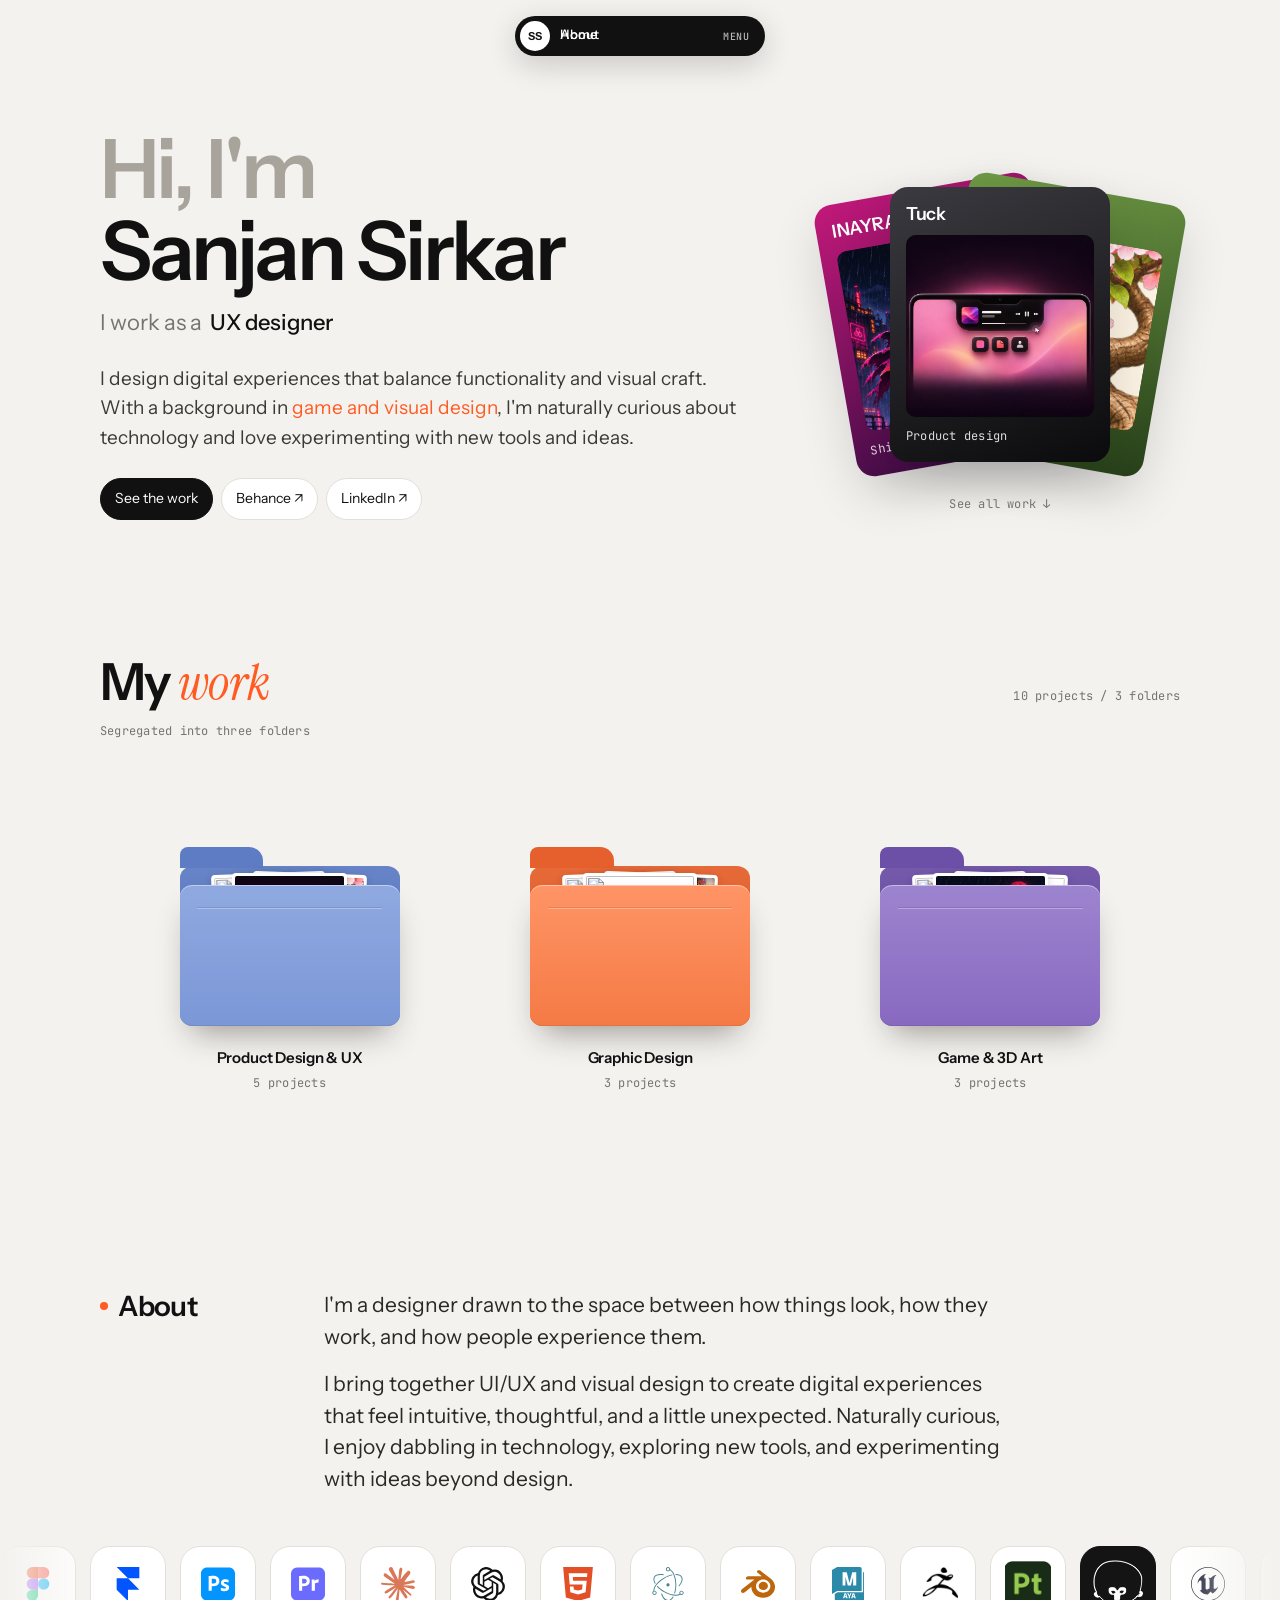
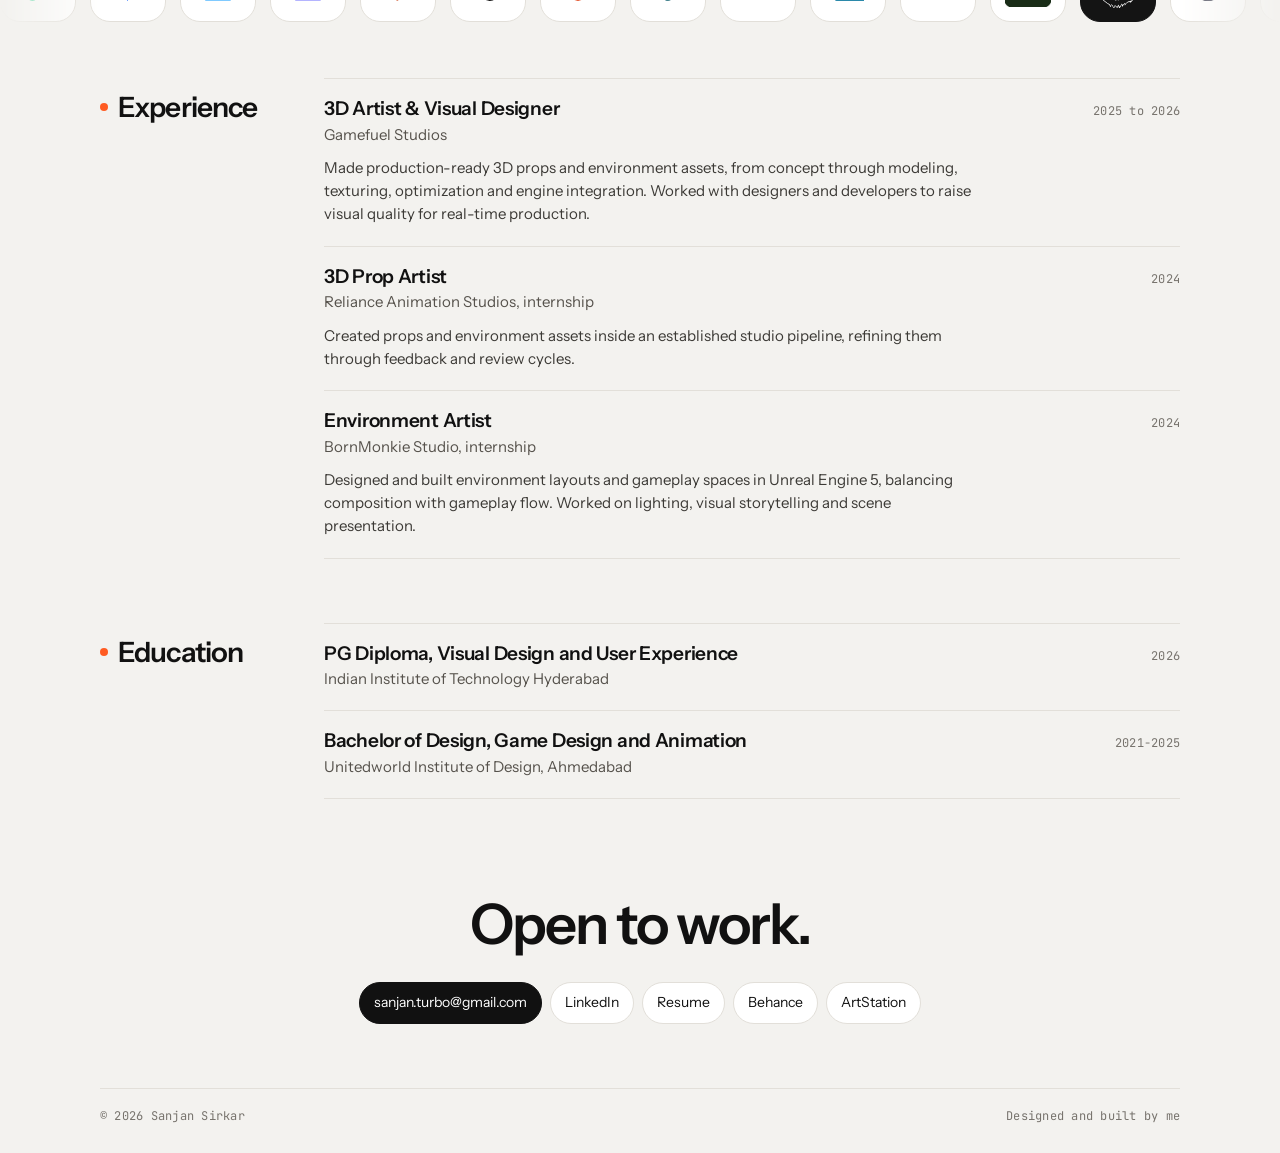
==== commit ef5459f3: "Update hero line and rename Selected work to My work" ====
--- a/index.html
+++ b/index.html
@@ -164,7 +164,6 @@
   .fwin-dim{-webkit-backdrop-filter:none;backdrop-filter:none;background:rgba(28,24,20,.42)}
 }
 html.fw-open{overflow:hidden}
-.fold.gone .f-ico{transform:scale(.96)}
 
 /* the open folder: a window with the folder's projects as cards */
 .fwin-dim{position:fixed;inset:0;z-index:54;background:rgba(28,24,20,.28);-webkit-backdrop-filter:blur(6px);backdrop-filter:blur(6px);
@@ -304,23 +303,10 @@
 .case{position:fixed;inset:0;z-index:60;background:var(--bg);overflow-y:auto;overscroll-behavior:contain;opacity:0;transition:opacity .3s}
 .case.show{opacity:1}
 .case[hidden]{display:none}
-.case .cover{background:var(--bgc);color:#fff;padding:96px 0 56px}
-.case .cover .col{display:grid;grid-template-columns:minmax(0,1fr) minmax(0,380px);gap:48px;align-items:center}
 .case .kick{opacity:.85;margin:0 0 14px}
-.case .cover h1{margin:0;font:600 clamp(44px,7vw,84px)/1 "Instrument Sans";letter-spacing:-.04em}
-.case .cover p.sum{font-size:19px;max-width:30em;opacity:.9;margin:18px 0 0}
-.case .cover .cov{aspect-ratio:1145/1374;border-radius:18px;box-shadow:0 30px 60px rgba(0,0,0,.3)}
-.case .facts{display:grid;grid-template-columns:repeat(auto-fit,minmax(150px,1fr));gap:18px;padding:32px 0;border-bottom:1px solid var(--line)}
-.case .facts b{display:block;font:500 11px "JetBrains Mono";color:var(--dim);margin-bottom:4px;letter-spacing:.04em}
-.case .gsec{padding:32px 0;border-bottom:1px solid var(--line)}
-.case .gsec h2{margin:0 0 12px;font:600 22px "Instrument Sans";letter-spacing:-.02em}
-.case .gsec h2 .n{font:500 12px "JetBrains Mono";color:var(--dim);margin-right:10px}
-.case .gsec p,.case .gsec li{color:#2b2926}
-.case .ph{border:1px dashed #c9c4bb;border-radius:14px;padding:60px 20px;text-align:center;color:var(--dim)}
 .case .inner{opacity:0;transform:translateY(18px);transition:opacity .5s .1s,transform .7s var(--out) .1s}
 .case.show .inner{opacity:1;transform:none}
 .case .x{position:fixed;top:16px;right:16px;z-index:2;width:44px;height:44px;border-radius:50%;border:0;background:rgba(0,0,0,.75);color:#fff;font-size:20px;cursor:pointer}
-.case .end{padding:48px 0 80px;justify-content:center}
 
 /* ---------- case study page (Nook is the full template) ----------
    Hierarchy: cover title (h1) > numbered section heading (h2) > subheading (h3) > body.
@@ -633,8 +619,6 @@
   .bio{grid-template-columns:1fr;gap:14px}
   .cv-block{grid-template-columns:1fr;gap:4px}
   .cv-h{padding-top:0;margin-bottom:10px}
-  .case .cover .col{grid-template-columns:1fr;gap:28px}
-  .case .cover .cov{width:min(340px,100%)}
 }
 @media (max-width:640px){
   body{font-size:16px}
@@ -1042,23 +1026,23 @@
         <span class="swap" id="swap" aria-hidden="true"><span>UX designer</span></span>
         <span class="sr-only">UX designer, product designer, visual designer and 3D artist</span>
       </p>
-      <p class="lede rv" style="--d:.28s">I design digital experiences that balance functionality and visual craft. With a background in <a href="https://www.artstation.com/smixy" target="_blank" rel="noopener">3D and game development</a>, I'm naturally curious about technology and love experimenting with new tools and ideas.</p>
+      <p class="lede rv" style="--d:.28s">I design digital experiences that balance functionality and visual craft. With a background in <a href="https://www.artstation.com/smixy" target="_blank" rel="noopener">game and visual design</a>, I'm naturally curious about technology and love experimenting with new tools and ideas.</p>
       <div class="links rv" style="--d:.4s">
         <a class="chip dark" href="#work">See the work</a>
         <a class="chip" href="https://www.behance.net/sanjansirkar" target="_blank" rel="noopener">Behance &nearr;</a>
         <a class="chip" href="https://www.linkedin.com/in/sanjan-sirkar-5b081b266" target="_blank" rel="noopener">LinkedIn &nearr;</a>
       </div>
     </div>
-    <a class="stack rv" style="--d:.5s" href="#work" id="stack" aria-label="Jump to selected work"><span class="tag mono">See all work &darr;</span></a>
+    <a class="stack rv" style="--d:.5s" href="#work" id="stack" aria-label="Jump to my work"><span class="tag mono">See all work &darr;</span></a>
   </section>
 
   <!-- WORK -->
   <section class="work" id="work" data-label="Work" aria-labelledby="work-h">
     <div class="work-head col">
-      <h2 id="work-h" class="rv">Selected <span class="serif">work</span></h2>
+      <h2 id="work-h" class="rv">My <span class="serif">work</span></h2>
       <span class="mono rv" id="count"></span>
     </div>
-    <p class="fold-hint mono rv col" id="foldHint"><b>Three folders.</b> Hover to peek, click to open.</p>
+    <p class="fold-hint mono rv col" id="foldHint">Segregated into three folders</p>
     <div class="folders col" id="folders"></div>
   </section>
 
@@ -1146,15 +1130,14 @@
 <script src="https://unpkg.com/lenis@1.1.13/dist/lenis.min.js"></script>
 <script>
 /* =====================================================================
-   PROJECTS (order = order in the carousel)
-   Every card opens its case study page on this site.
+   PROJECTS: one entry per project. Which folder a project sits in, and its
+   order there, is set in FOLDERS below.
    caps:   the small capsules in the card's top right corner
    cta:    text in the card's bottom right corner
-   cover:  card image (hotlinked from the Framer site for now;
-           copy into the project's assets before launch)
+   cover:  card image (some still load from the old Framer site)
    color:  card background and the color that fills the screen on click
-   sections: the case study write-up. Projects without sections get a
-           holding page until the case study layout is designed.
+   href:   the project on Behance or ArtStation (used by its page's links)
+   external: true means the card opens href instead of a page here
 ===================================================================== */
 const FRAMER = id => `https://framerusercontent.com/images/${id}.png?scale-down-to=1024`;
 /* On a real server images come from assets/. Opened as a plain file (sent to someone, or the
@@ -1173,9 +1156,6 @@
     title: "INAYRA", line: "A pixel hack and slash game I made solo by directing AI. It is playable in the browser.",
     caps: ["Shipped game", "AI art direction", "Game UI"], cta: "Play and read", category: "Game · AI art direction", year: "2026",
     color: "linear-gradient(160deg,#c2187a,#2a0b3d)", cover: "assets/inayra/card.webp", art: "dark",
-    summary: "A cyberpunk Indian hack-and-slash, playable in the browser. I designed and directed it; GPT made the art and Claude Code built and tested it.",
-    facts: [["ROLE", "Game designer, art director, prompt engineer, playtester"], ["TIMELINE", "2026"], ["TOOLS", "ChatGPT (images), Claude Code (build and test), Figma"]],
-    links: [{ label: "Play INAYRA", href: "https://inayra-game.github.io" }]
   },
   {
     id: "aranyo", ux: true,
@@ -1188,31 +1168,6 @@
     title: "Nook", line: "A desktop companion that brings tasks, notes and ideas into one focused workspace.",
     caps: ["Product design", "Shipped product"], cta: "Read case study", category: "UX case study", year: "2026",
     color: "linear-gradient(160deg,#f0a640,#c95c17)", cover: FRAMER("kyQhnntCGxwmP4AlAGTmPt32Wg0"), art: "dark",
-    summary: "A desktop companion for my day, my notes and my reference images. Designed end to end, then built and shipped for Linux and macOS.",
-    facts: [["ROLE", "Designer and developer"], ["TIMELINE", "2026"], ["TOOLS", "Figma, HTML/CSS/JS, Electron"]],
-    links: [
-      { label: "Full case study on Behance", href: "https://www.behance.net/gallery/253241023/Nook-A-Personal-Desktop-Companion" },
-      { label: "Download on GitHub", href: "https://github.com/SmixyBoi/Nook-by-Sanjan/releases/latest" }
-    ],
-    sections: [
-      { heading: "Why I built it", body: [
-        "Nook started as a tool for my own work: one calm window for tasks, notes and reference boards instead of several separate apps.",
-        "Since it was built for one person, I skipped invented user research and compared it against the tools I was replacing, PureRef and Notion."
-      ]},
-      { heading: "Three tabs", list: [
-        "Home: greeting, clock and tasks on the left, with calendar, goals and a focus timer on the right.",
-        "Notes: an infinite canvas of draggable sticky notes in five muted colors.",
-        "Board: an infinite canvas for pasting reference images with Ctrl+V, inspired by PureRef."
-      ]},
-      { heading: "Visual language", body: [
-        "Dark charcoal with an amber gold accent, chamfered corners and Sora for type. It ships with six themes: Dark, Light, Sakura Pink, Construction Yellow, Midnight Blue and Sea Green."
-      ]},
-      { heading: "Screens", placeholder: "Theme and tab screenshots go here" },
-      { heading: "Shipping it", body: [
-        "The HTML prototype was wrapped in Electron and packaged as an AppImage for Linux and a DMG for macOS. Version 1.0.0 is on GitHub.",
-        "I still use it daily. Its sticky notes are where I plan my other case studies."
-      ]}
-    ]
   },
   {
     id: "cue", ux: true,
@@ -1317,7 +1272,6 @@
   </button>`;
 }).join('');
 $('count').textContent = `${String(PROJECTS.length).padStart(2, '0')} projects / ${FOLDERS.length} folders`;
-if (!hoverable) $('foldHint').innerHTML = '<b>Three folders.</b> Tap one to open it.';
 const unpeek = keep => foldersEl.querySelectorAll('.fold.peek').forEach(x => x !== keep && x.classList.remove('peek'));
 foldersEl.addEventListener('click', e => {
   const b = e.target.closest('.fold'); if (!b) return;
@@ -1732,7 +1686,7 @@
         <div class="cs-cta cs-rv">
           <div><p class="cs-k" style="margin:0">Open source</p><h3>Nook is on GitHub</h3><p>Source, releases and downloadable builds.</p></div>
           <div class="links">
-            <a class="chip dark" href="https://github.com/SmixyBoi/Nook-by-Sanjan/releases/latest" target="_blank" rel="noopener">Download Nook &nearr;</a>
+            <a class="chip dark" href="https://github.com/sansirk-design/Nook-by-Sanjan/releases/latest" target="_blank" rel="noopener">Download Nook &nearr;</a>
             <a class="chip" href="https://www.behance.net/gallery/253241023/Nook-A-Personal-Desktop-Companion" target="_blank" rel="noopener">See it on Behance &nearr;</a>
           </div>
         </div>
@@ -2988,35 +2942,10 @@
   if (p.id === 'adverts') return adsPage(p);
   if (p.series) return postersPage(p);
   if (p.id === 'worlds') return worldsPage(p);
-  const sections = p.sections || [{ heading: "Case study", placeholder: "The full case study is on its way. This page layout is still being designed." }];
-  const secs = sections.map((s, n) => {
-    const head = `<h2><span class="n">${String(n + 1).padStart(2,'0')}</span>${esc(s.heading)}</h2>`;
-    if (s.placeholder) return `<section class="gsec">${head}<div class="ph mono">${esc(s.placeholder)}</div></section>`;
-    if (s.list) return `<section class="gsec">${head}<ul>${s.list.map(x => `<li>${esc(x)}</li>`).join('')}</ul></section>`;
-    return `<section class="gsec">${head}${s.body.map(x => `<p>${esc(x)}</p>`).join('')}</section>`;
-  }).join('');
-  const facts = p.facts || [["TYPE", p.category], ["YEAR", p.year]];
-  const links = p.links || (p.href ? [{ label: "See it on Behance", href: p.href }] : []);
-  return `<button class="x" aria-label="Close case study">&times;</button>
-    <div class="cover" style="--bgc:${p.color}"><div class="col">
-      <div class="inner">
-        <p class="mono kick">${p.caps.map(esc).join(' · ')} · ${esc(p.year)}</p>
-        <h1 id="case-title">${esc(p.title)}</h1><p class="sum">${esc(p.summary || p.line)}</p>
-      </div>
-      <div class="cov inner" aria-hidden="true">${coverImg(p, true)}</div>
-    </div></div>
-    <div class="col inner">
-      <div class="facts">${facts.map(([k, v]) => `<div><b>${esc(k)}</b>${esc(v)}</div>`).join('')}</div>
-      ${secs}
-      <div class="end links">
-        ${links.map(l => `<a class="chip" href="${l.href}" target="_blank" rel="noopener">${esc(l.label)} &nearr;</a>`).join('')}
-        <a class="chip dark" href="#" data-close>Back to all work</a>
-      </div>
-      ${nextBlock(p)}
-    </div>`;
+  return '';
 }
 function openCase(p, card, opts = {}) {
-  if (openId) return;
+  if (openId || !caseHTML(p)) return;
   openId = p.id; lastCard = card || null;
   caseEl.innerHTML = caseHTML(p);
   if (lenis) lenis.stop();
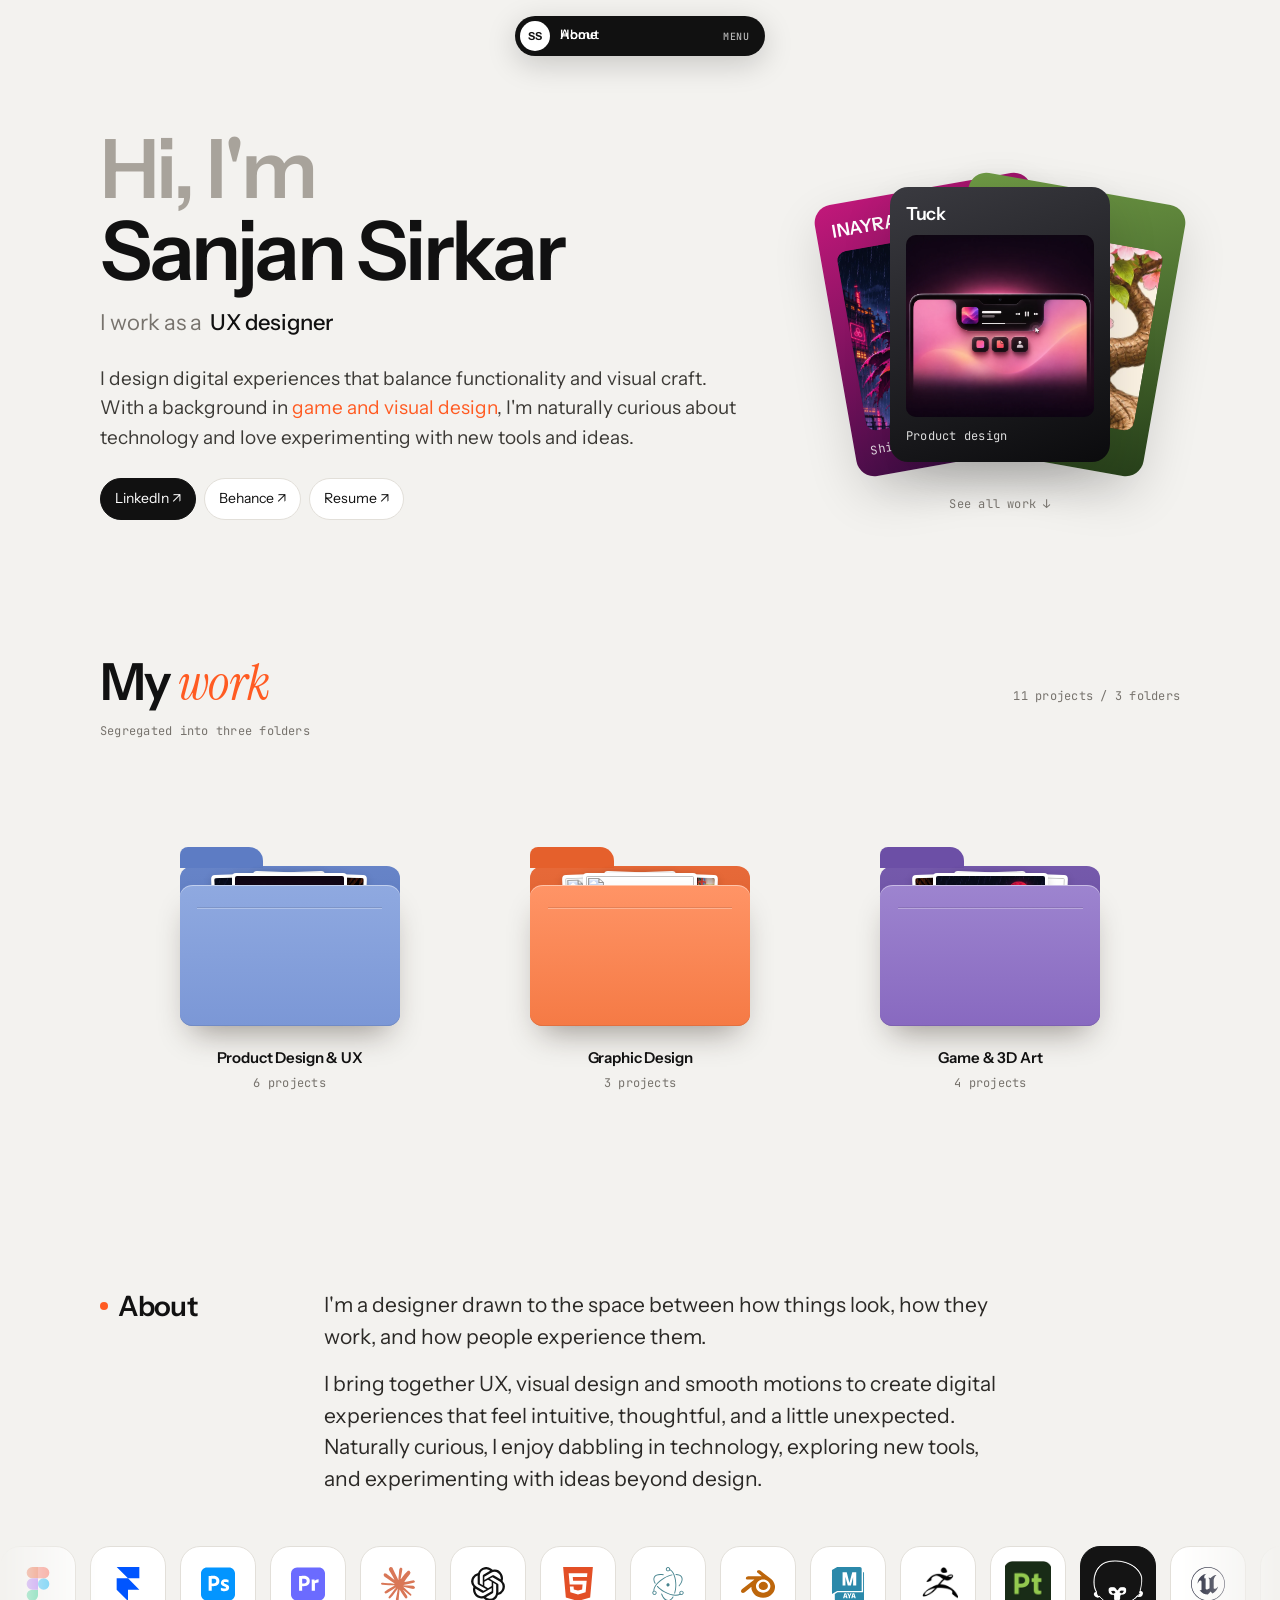
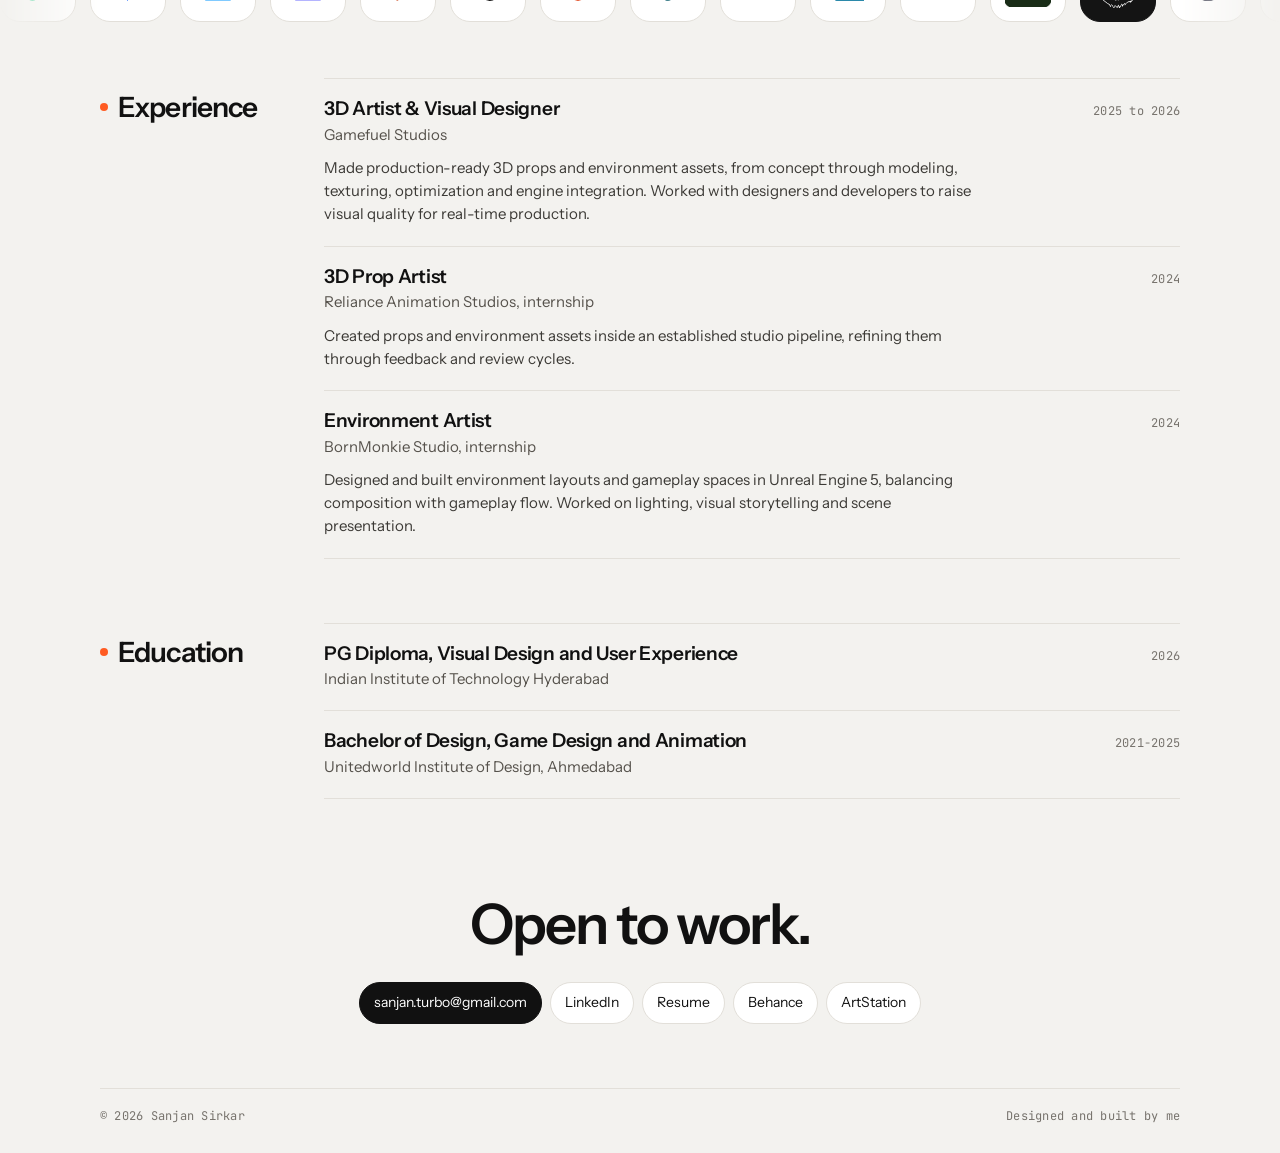
==== commit 271b9cbe: "Add The Divine Library and refresh the hero and folders - The Divine Library: new case study page, i" ====
--- a/index.html
+++ b/index.html
@@ -10,14 +10,14 @@
 <meta property="og:url" content="https://sansirk-design.github.io/">
 <meta property="og:site_name" content="Sanjan Sirkar">
 <meta property="og:title" content="Sanjan Sirkar, UX and product designer">
-<meta property="og:description" content="I design digital experiences that balance functionality and visual craft, with a background in 3D and game development.">
+<meta property="og:description" content="I design digital experiences that balance functionality and visual craft, with a background in game and visual design.">
 <meta property="og:image" content="https://sansirk-design.github.io/assets/share/og.jpg">
 <meta property="og:image:width" content="1200">
 <meta property="og:image:height" content="630">
 <meta property="og:image:alt" content="Sanjan Sirkar, UX and product designer, visual designer and 3D artist, with cards for the Cue, Nook and Generative AI Adverts projects">
 <meta name="twitter:card" content="summary_large_image">
 <meta name="twitter:title" content="Sanjan Sirkar, UX and product designer">
-<meta name="twitter:description" content="I design digital experiences that balance functionality and visual craft, with a background in 3D and game development.">
+<meta name="twitter:description" content="I design digital experiences that balance functionality and visual craft, with a background in game and visual design.">
 <meta name="twitter:image" content="https://sansirk-design.github.io/assets/share/og.jpg">
 <link rel="canonical" href="https://sansirk-design.github.io/">
 <script>
@@ -45,6 +45,11 @@
 html,body{margin:0;background:var(--bg);color:var(--ink)}
 html.lenis,html.lenis body{height:auto}
 .lenis.lenis-smooth{scroll-behavior:auto!important}
+.lenis.lenis-smooth [data-lenis-prevent]{overscroll-behavior:contain}
+.lenis.lenis-stopped{overflow:hidden}
+.lenis.lenis-smooth iframe{pointer-events:none}
+/* while the page is moving, hover effects wait (a folder sliding under a still cursor shouldn't pop open) */
+html.scrolling .fold,html.scrolling .card,html.scrolling .stack{pointer-events:none}
 body{font:400 17px/1.55 "Instrument Sans",system-ui,sans-serif;-webkit-font-smoothing:antialiased;overflow-x:clip}
 a{color:inherit}
 .mono{font-family:"JetBrains Mono",ui-monospace,monospace;font-size:12px;letter-spacing:.02em}
@@ -81,7 +86,9 @@
 .pill.open nav{max-height:240px;opacity:1;padding:8px 4px 4px}
 
 /* ---------- reveal (blur-in) ---------- */
-.js .rv{opacity:0;filter:blur(10px);transform:translateY(12px);transition:opacity .9s var(--out),filter .9s var(--out),transform .9s var(--out);transition-delay:var(--d,0s)}
+/* reveals fade and rise; only the hero, which plays once on load, also un-blurs (blur on scroll costs paint and flickers in Safari) */
+.js .rv{opacity:0;transform:translateY(12px);transition:opacity .9s var(--out),transform .9s var(--out);transition-delay:var(--d,0s)}
+.js .hero .rv{filter:blur(10px);transition:opacity .9s var(--out),filter .9s var(--out),transform .9s var(--out);transition-delay:var(--d,0s)}
 .js .rv.on{opacity:1;filter:none;transform:none}
 .rm .rv{opacity:1!important;filter:none!important;transform:none!important}
 
@@ -174,6 +181,15 @@
   box-shadow:0 0 0 1px rgba(0,0,0,.06),0 40px 100px -20px rgba(20,15,10,.45)}
 .fwin.hold{visibility:hidden}
 .fwin[hidden],.fwin-dim[hidden],.genie[hidden]{display:none}
+/* The Divine Library: one big gold button into the library, centred */
+.dl-enter{display:flex;justify-content:center;margin-top:34px}
+.dl-enter a{display:inline-flex;align-items:center;gap:12px;padding:19px 38px;border-radius:999px;text-decoration:none;
+  background:#e2c27c;color:#1c130a;font:600 19px/1 "Instrument Sans";letter-spacing:-.01em;
+  box-shadow:0 14px 34px -10px rgba(226,194,124,.55);transition:transform .35s var(--spring),box-shadow .3s}
+.dl-enter a:hover{transform:translateY(-2px);box-shadow:0 18px 40px -10px rgba(226,194,124,.7)}
+.dl-enter a:focus-visible{outline:2px solid #fff;outline-offset:3px}
+.dl-cta{flex-direction:column;justify-content:center;text-align:center}
+.dl-cta .dl-enter{margin-top:6px}
 .fwin-bar{flex:none;display:flex;align-items:center;gap:12px;padding:14px 14px 14px 22px;border-bottom:1px solid var(--line);background:#fbfaf8}
 .fwin-ic{flex:none;position:relative;width:22px;height:17px;border-radius:3px;background:var(--fb,#ddd8d0);margin-top:2px}
 .fwin-ic::before{content:"";position:absolute;left:0;top:-3px;width:9px;height:4px;border-radius:2px 3px 0 0;background:var(--fb,#ddd8d0)}
@@ -184,7 +200,7 @@
   display:grid;place-items:center;transition:transform .35s var(--spring)}
 .fwin-x:hover{transform:scale(1.08)}
 .fwin-body{flex:1;overflow-y:auto;overscroll-behavior:contain;padding:28px}
-.fwin-grid{display:grid;grid-template-columns:repeat(auto-fill,minmax(250px,1fr));gap:22px}
+.fwin-grid{display:grid;grid-template-columns:repeat(auto-fill,minmax(212px,1fr));gap:19px;width:85%;margin:0 auto}
 .card{position:relative;display:block;width:100%;aspect-ratio:20/27;padding:0;border:0;background:none;color:#fff;font:inherit;text-align:left;
   text-decoration:none;cursor:pointer;transition:transform .45s var(--spring)}
 .card:hover{transform:translateY(-4px)}
@@ -631,7 +647,7 @@
   .fwin-body{padding:16px}
   .fwin-bar{padding-left:16px}
   .fwin-bar .mono{display:none}
-  .fwin-grid{grid-template-columns:1fr;gap:16px}
+  .fwin-grid{grid-template-columns:1fr;gap:14px}
   .face{padding:20px;border-radius:22px}
   .face .desc{font-size:14px;margin-top:12px}
   .face .cov{margin:14px 0 12px}
@@ -1028,9 +1044,9 @@
       </p>
       <p class="lede rv" style="--d:.28s">I design digital experiences that balance functionality and visual craft. With a background in <a href="https://www.artstation.com/smixy" target="_blank" rel="noopener">game and visual design</a>, I'm naturally curious about technology and love experimenting with new tools and ideas.</p>
       <div class="links rv" style="--d:.4s">
-        <a class="chip dark" href="#work">See the work</a>
+        <a class="chip dark" href="https://www.linkedin.com/in/sanjan-sirkar-5b081b266" target="_blank" rel="noopener">LinkedIn &nearr;</a>
         <a class="chip" href="https://www.behance.net/sanjansirkar" target="_blank" rel="noopener">Behance &nearr;</a>
-        <a class="chip" href="https://www.linkedin.com/in/sanjan-sirkar-5b081b266" target="_blank" rel="noopener">LinkedIn &nearr;</a>
+        <a class="chip" href="https://drive.google.com/file/d/1Sq__WlddD7Sw6AhUbzeBakZGh2_kiFuM/view?usp=sharing" target="_blank" rel="noopener">Resume &nearr;</a>
       </div>
     </div>
     <a class="stack rv" style="--d:.5s" href="#work" id="stack" aria-label="Jump to my work"><span class="tag mono">See all work &darr;</span></a>
@@ -1057,7 +1073,7 @@
     <h2 class="cv-h rv" id="about-h">About</h2>
     <div class="bio">
       <p class="rv">I'm a designer drawn to the space between how things look, how they work, and how people experience them.</p>
-      <p class="rv" style="--d:.08s">I bring together UI/UX and visual design to create digital experiences that feel intuitive, thoughtful, and a little unexpected. Naturally curious, I enjoy dabbling in technology, exploring new tools, and experimenting with ideas beyond design.</p>
+      <p class="rv" style="--d:.08s">I bring together UX, visual design and smooth motions to create digital experiences that feel intuitive, thoughtful, and a little unexpected. Naturally curious, I enjoy dabbling in technology, exploring new tools, and experimenting with ideas beyond design.</p>
     </div>
     </div>
   </section>
@@ -1170,6 +1186,13 @@
     color: "linear-gradient(160deg,#f0a640,#c95c17)", cover: FRAMER("kyQhnntCGxwmP4AlAGTmPt32Wg0"), art: "dark",
   },
   {
+    id: "divine", ux: true,
+    title: "The Divine Library", line: "A private, endless 3D library of every book you have finished, with a diary to write about them.",
+    caps: ["Product design", "3D web app"], cta: "Read case study", category: "Product design", year: "2026",
+    color: "linear-gradient(160deg,#6b4521,#120b06)", cover: "assets/divine/card.jpg", art: "dark",
+    href: "https://the-divine-library.github.io"
+  },
+  {
     id: "cue", ux: true,
     title: "Cue", line: "A transit app that makes route planning and the daily commute easier to handle.",
     caps: ["UX UI"], cta: "Read case study", category: "UX case study", year: "2026",
@@ -1217,14 +1240,14 @@
    FOLDERS: how the work is grouped on the page.
    items:  project ids, in the order they show inside the folder.
            { alias: "id" } also shows a project that lives in another folder
-           (INAYRA sits in Product until more products ship).
+           (INAYRA sits in Product until more products ship; The Divine Library also sits in Game & 3D Art).
    The first three items are the papers that peek out on hover.
    tint:   [back panel, front flap top, front flap bottom]
 ===================================================================== */
 const FOLDERS = [
-  { id: "product", name: "Product Design & UX", tint: ["#5d7cc4", "#8fa9e0", "#7b97d6"], items: ["tuck", "nook", "aranyo", "cue", { alias: "inayra" }] },
+  { id: "product", name: "Product Design & UX", tint: ["#5d7cc4", "#8fa9e0", "#7b97d6"], items: ["tuck", { alias: "inayra" }, "divine", "nook", "aranyo", "cue"] },
   { id: "graphic", name: "Graphic Design", tint: ["#e5602c", "#ff9466", "#f57a45"], items: ["adverts", "persona", "moto"] },
-  { id: "games", name: "Game & 3D Art", tint: ["#6c4fa6", "#9d84cf", "#8869c0"], items: ["inayra", "worlds", "models"] }
+  { id: "games", name: "Game & 3D Art", tint: ["#6c4fa6", "#9d84cf", "#8869c0"], items: ["inayra", { alias: "divine" }, "worlds", "models"] }
 ];
 const byId = id => PROJECTS.find(p => p.id === id);
 /* #case-<id> links: old links to the single Posters page land on Persona */
@@ -1697,6 +1720,105 @@
   </div>`;
 }
 /* =====================================================================
+   THE DIVINE LIBRARY CASE STUDY (Tuck layout)
+   The live site: the-divine-library.github.io (its own GitHub organisation).
+   Images in assets/divine/: title.jpg and hall.jpg are frames grabbed from the
+   3D canvas; search, shelve and diary are screenshots of the panels.
+   Copy is a first draft for Sanjan to rewrite.
+===================================================================== */
+const DIVINE_URL = 'https://the-divine-library.github.io';
+const DIVINE_SECTIONS = [['cs-overview', 'Overview'], ['cs-walkthrough', 'Walkthrough'], ['cs-decisions', 'Decisions'],
+  ['cs-atmosphere', 'Atmosphere'], ['cs-build', 'Build'], ['cs-reflections', 'Reflections']];
+function divinePage(p) {
+  const A = 'assets/divine/';
+  const img = (f, w, h, alt) => `<img src="${A}${f}" width="${w}" height="${h}" alt="${alt}" loading="lazy" decoding="async">`;
+  const head = (n, k, h, lead) => `<header class="cs-head"><p class="cs-k">${n} · ${k}</p><h2 class="cs-h">${h}</h2>${lead ? `<p class="cs-lead">${lead}</p>` : ''}</header>`;
+  const row = (f, w, h, alt, title, text, flip) => `<div class="cs-row${flip ? ' flip' : ''} cs-rv"><span class="shot">${img(f, w, h, alt)}</span><div><h3>${title}</h3><p>${text}</p></div></div>`;
+  return `<button class="x" aria-label="Close case study">&times;</button>
+  <div style="--acc:#c9a45c;--acc-ink:#8a6420;--hero-bg:#0d0906;--dark-bg:#15100b">
+  <header class="cs-cover" style="--bgc:${p.color}">
+    <div class="col inner">
+      <p class="mono kick">Product design · 3D web app · 2026</p>
+      <h1 id="case-title">The Divine Library</h1>
+      <p class="sum">A private, endless library of every book you have finished. Walk its halls, shelve your books and keep a diary.</p>
+      <div class="cs-tags"><span>3D WEB APP</span><span>THREE.JS</span><span>PRIVATE BY DESIGN</span></div>
+      <div class="cs-hero">${img('title.jpg', 1600, 1000, 'The Divine Library title screen: The Divine Library in gold script over a candlelit hall of tall bookshelves')}</div>
+      <div class="dl-enter"><a href="${DIVINE_URL}" target="_blank" rel="noopener">Enter the library <span aria-hidden="true">&nearr;</span></a></div>
+    </div>
+  </header>
+
+  <div class="cs">
+    <nav class="cs-nav" aria-label="Case study sections">${DIVINE_SECTIONS.map(([id, t]) => `<a href="#${id}">${t}</a>`).join('')}</nav>
+    <div class="cs-main">
+      <div class="cs-facts">
+        <div><b>ROLE</b><span>Solo designer and builder</span></div>
+        <div><b>TOOLS</b><span>Claude Code, three.js, Open Library</span></div>
+        <div><b>PLATFORM</b><span>Desktop browsers, keyboard and mouse</span></div>
+        <div><b>STATUS</b><span>Live<br>Free to use</span></div>
+      </div>
+
+      <section class="cs-sec" id="cs-overview">
+        ${head('01', 'Overview', 'A reading log you can walk through')}
+        <div class="cs-grid3">
+          <div class="cs-card cs-rv"><p class="cs-k">The idea</p><p>Reading trackers are lists with covers. Finishing a book should feel like adding to something, so every book you finish becomes a volume on a shelf in a library that keeps growing.</p></div>
+          <div class="cs-card cs-rv"><p class="cs-k">What I did</p><p>Designed the space, the flows and every panel, from the title screen to the diary, and built it as a website that runs in the browser.</p></div>
+          <div class="cs-card cs-rv"><p class="cs-k">Outcome</p><p>A live site anyone can open: an endless hall of shelves, a shelving flow that finds the book for you, and a diary, all kept privately on your own computer.</p></div>
+        </div>
+      </section>
+
+      <section class="cs-dark tk-walk" id="cs-walkthrough">
+        ${head('02', 'Walkthrough', 'From a finished book to a volume on the shelf')}
+        ${row('search.jpg', 800, 552, 'Shelve a book panel: typing The Name of the Wind shows three matches from Open Library with covers, authors, years and page counts', 'Find the book, not the form', 'Press E and start typing a title. Matches arrive from Open Library with the cover, author, year and page count, so shelving a book is mostly one pick.')}
+        ${row('shelve.jpg', 800, 552, 'Shelve a book panel filled in: cover, author Patrick Rothfuss, 736 pages, five stars, a note, and a spine width of 6.5 cm', 'Every book has a body', 'The page count sets how thick the spine is, so a 736 page book sits 6.5 cm wide. Pick a spine colour, rate it, write what stayed with you, and attach a PDF to read on the lectern.', true)}
+        ${row('hall.jpg', 1600, 1000, 'The library hall: a long reading table with a lit candle between towering shelves', 'Then it is on the shelf', 'The book takes the next free place in the hall and the library tells you where it went: The Name of the Wind now rests on the left shelf of hall 1. Click any book later to take it down, edit it or read it.')}
+        ${row('diary.jpg', 800, 552, 'The diary: an entry titled On finishing The Name of the Wind, written on lined parchment, with the list of entries on the left', 'A diary by candlelight', 'Press J to write about what you read. Entries can be tied to a book, and the whole diary exports as a PDF or plain text.', true)}
+      </section>
+
+      <section class="cs-sec" id="cs-decisions">
+        ${head('03', 'Decisions', 'The choices that shaped it')}
+        <div class="cs-grid3">
+          <div class="cs-card cs-rv"><h3>Private by design</h3><p>No account and no server. Every book, cover, PDF and diary entry stays in the browser it was added in, and nobody else can see it.</p>
+            <p><b>Tradeoff:</b> the library lives on one computer, so it has Save a backup and Restore from a backup, and the first screen says so before you start.</p></div>
+          <div class="cs-card cs-rv"><h3>Honest about phones</h3><p>The library is walked with a keyboard and mouse. On a phone it says so and asks you to open it on a computer, with a Look anyway link, instead of offering controls that fight the screen.</p></div>
+          <div class="cs-card cs-rv"><h3>Two graphics modes</h3><p>Smooth for older laptops and Detailed for everything else, chosen on the title screen, so the halls stay walkable on any computer.</p></div>
+        </div>
+      </section>
+
+      <section class="cs-sec" id="cs-atmosphere">
+        ${head('04', 'Atmosphere', 'A place, not a database')}
+        <div class="cs-grid2">
+          <div class="cs-card cs-rv"><h3>Light that carries the mood</h3><p>Candles and wall lamps glow softly, shadows pool between the shelves, and dust drifts in the air. The hall is dark enough to feel late at night and bright enough to read the spines.</p></div>
+          <div class="cs-card cs-rv"><h3>A voice of its own</h3><p>Gold script for the title, old style serifs for everything else, and copy that talks back: “I remember things you don’t want to.” “So. You found me.”</p></div>
+        </div>
+        <figure class="cs-figure cs-rv" style="margin-top:28px">${img('hall.jpg', 1600, 1000, 'Looking down the reading table at the end of the hall, with a book and a candle on it')}</figure>
+      </section>
+
+      <section class="cs-sec" id="cs-build">
+        ${head('05', 'Build', 'Built for the browser')}
+        <div class="cs-two cs-rv">
+          <div><h3 class="cs-h3">The space</h3><p class="cs-p">Built with three.js. Ambient occlusion and bloom give the hall its depth and glow, and the endless shelves are drawn in batches so walking stays smooth.</p></div>
+          <div><h3 class="cs-h3">The library itself</h3><p class="cs-p">Books, covers and PDFs are stored in the browser's own database. Open Library supplies the search and covers, PDFs open on the lectern, and the diary exports straight to PDF.</p></div>
+        </div>
+      </section>
+
+      <section class="cs-sec" id="cs-reflections">
+        ${head('06', 'Reflections', 'What I would do with more time')}
+        <div class="cs-grid2">
+          <div class="cs-card cs-rv"><h3>Phones and tablets</h3><p>Touch controls designed for the space, so the library could be walked from the sofa as well as the desk.</p></div>
+          <div class="cs-card cs-rv"><h3>One library, many devices</h3><p>An optional way to carry a library between computers, without giving up the privacy that makes it feel like yours.</p></div>
+        </div>
+      </section>
+
+      <div class="cs-cta dl-cta cs-rv">
+        <div><p class="cs-k" style="margin:0">Your turn</p><h3>Enter the library</h3><p>Free in the browser. Open it on a computer with a keyboard and mouse.</p></div>
+        <div class="dl-enter"><a href="${DIVINE_URL}" target="_blank" rel="noopener">Enter the library <span aria-hidden="true">&nearr;</span></a></div>
+      </div>
+      ${nextBlock(p)}
+    </div>
+  </div>
+  </div>`;
+}
+/* =====================================================================
    TUCK CASE STUDY (Nook layout, with videos; install guide last)
    Videos and stills live in assets/tuck/ and were cut from screen recordings.
 ===================================================================== */
@@ -2937,6 +3059,7 @@
   if (p.id === 'inayra') return inayraPage(p);
   if (p.id === 'nook') return nookPage(p);
   if (p.id === 'tuck') return tuckPage(p);
+  if (p.id === 'divine') return divinePage(p);
   if (p.id === 'cue') return cuePage(p);
   if (p.id === 'aranyo') return aranyoPage(p);
   if (p.id === 'adverts') return adsPage(p);
@@ -3074,7 +3197,13 @@
 
 /* ---------- loop ---------- */
 onScroll();
-addEventListener('scroll', onScroll, { passive: true });
+/* scroll work runs once per frame, not once per scroll event */
+let scrollQueued = false, scrollIdle = 0;
+addEventListener('scroll', () => {
+  if (!scrollQueued) { scrollQueued = true; requestAnimationFrame(() => { scrollQueued = false; onScroll(); }); }
+  document.documentElement.classList.add('scrolling');
+  clearTimeout(scrollIdle); scrollIdle = setTimeout(() => document.documentElement.classList.remove('scrolling'), 160);
+}, { passive: true });
 addEventListener('resize', onScroll);
 function frame(t) { lenis.raf(t); requestAnimationFrame(frame); }
 if (lenis) requestAnimationFrame(frame);
